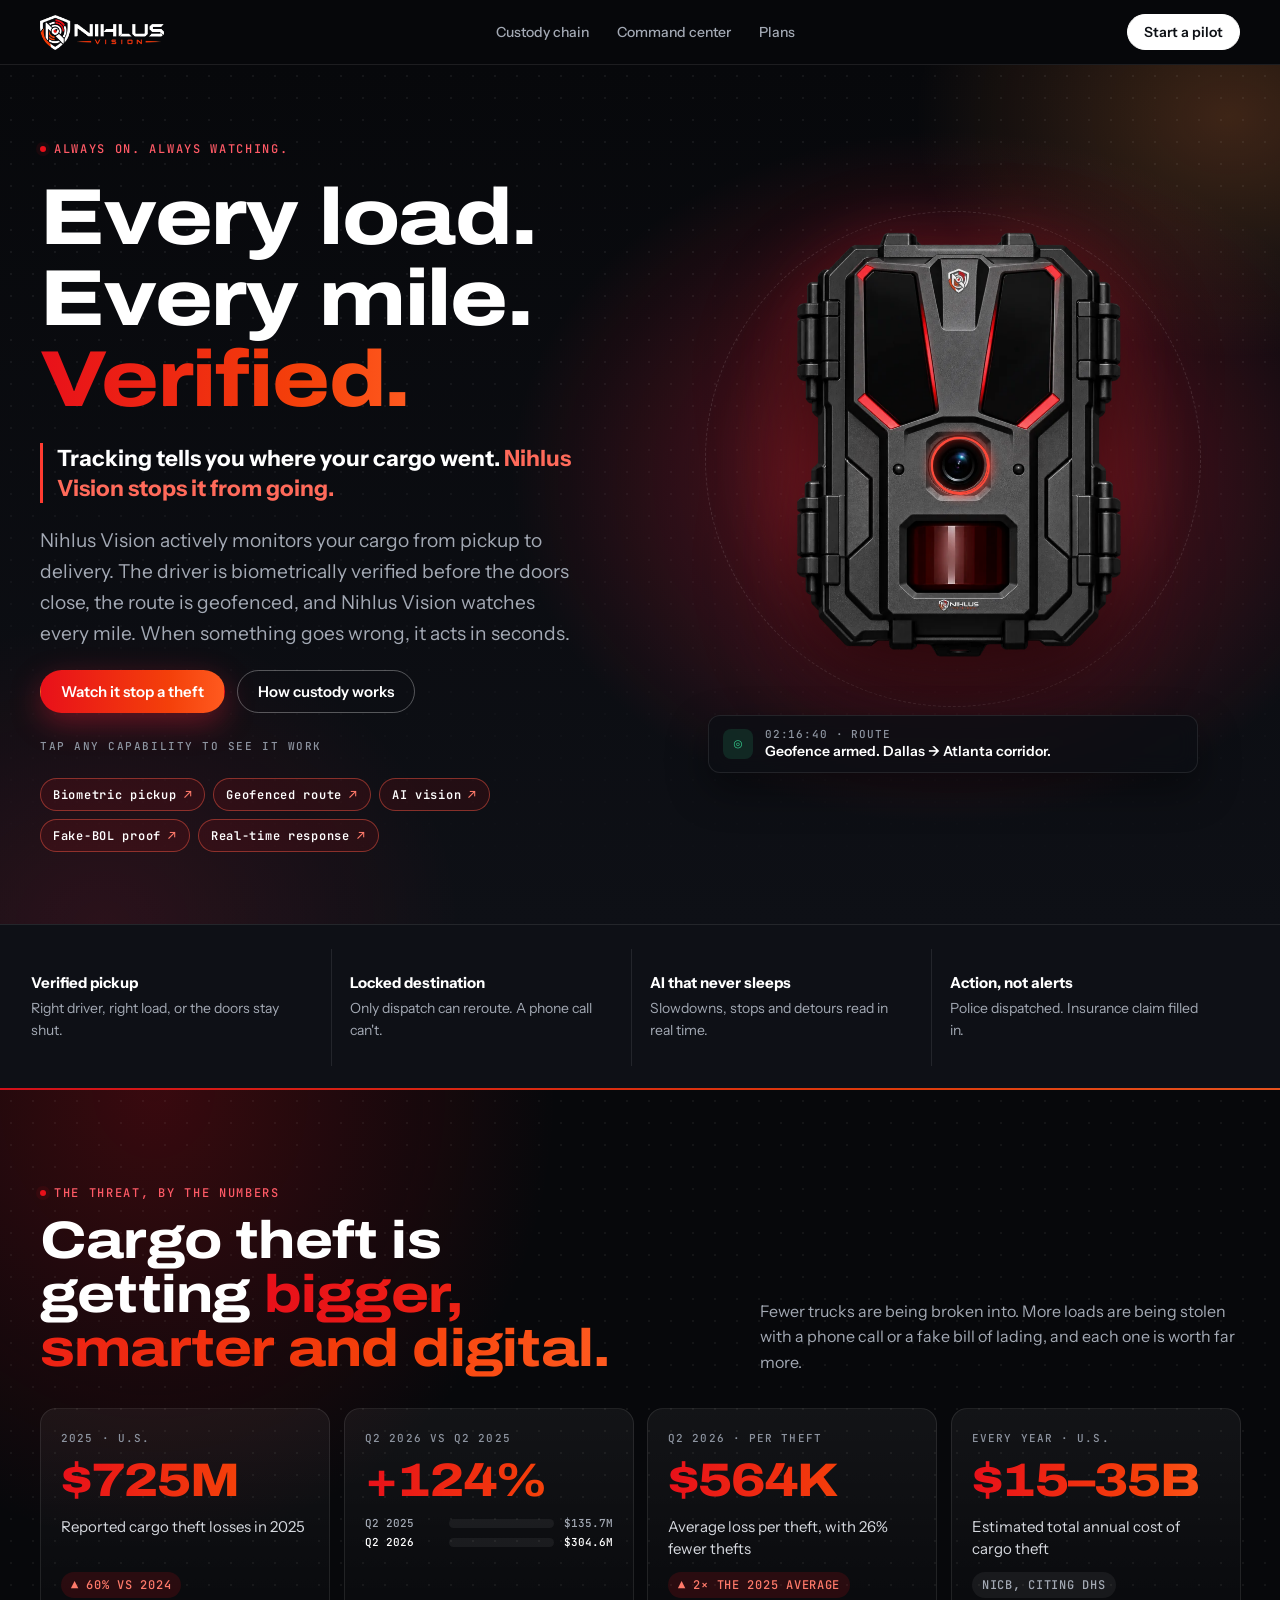
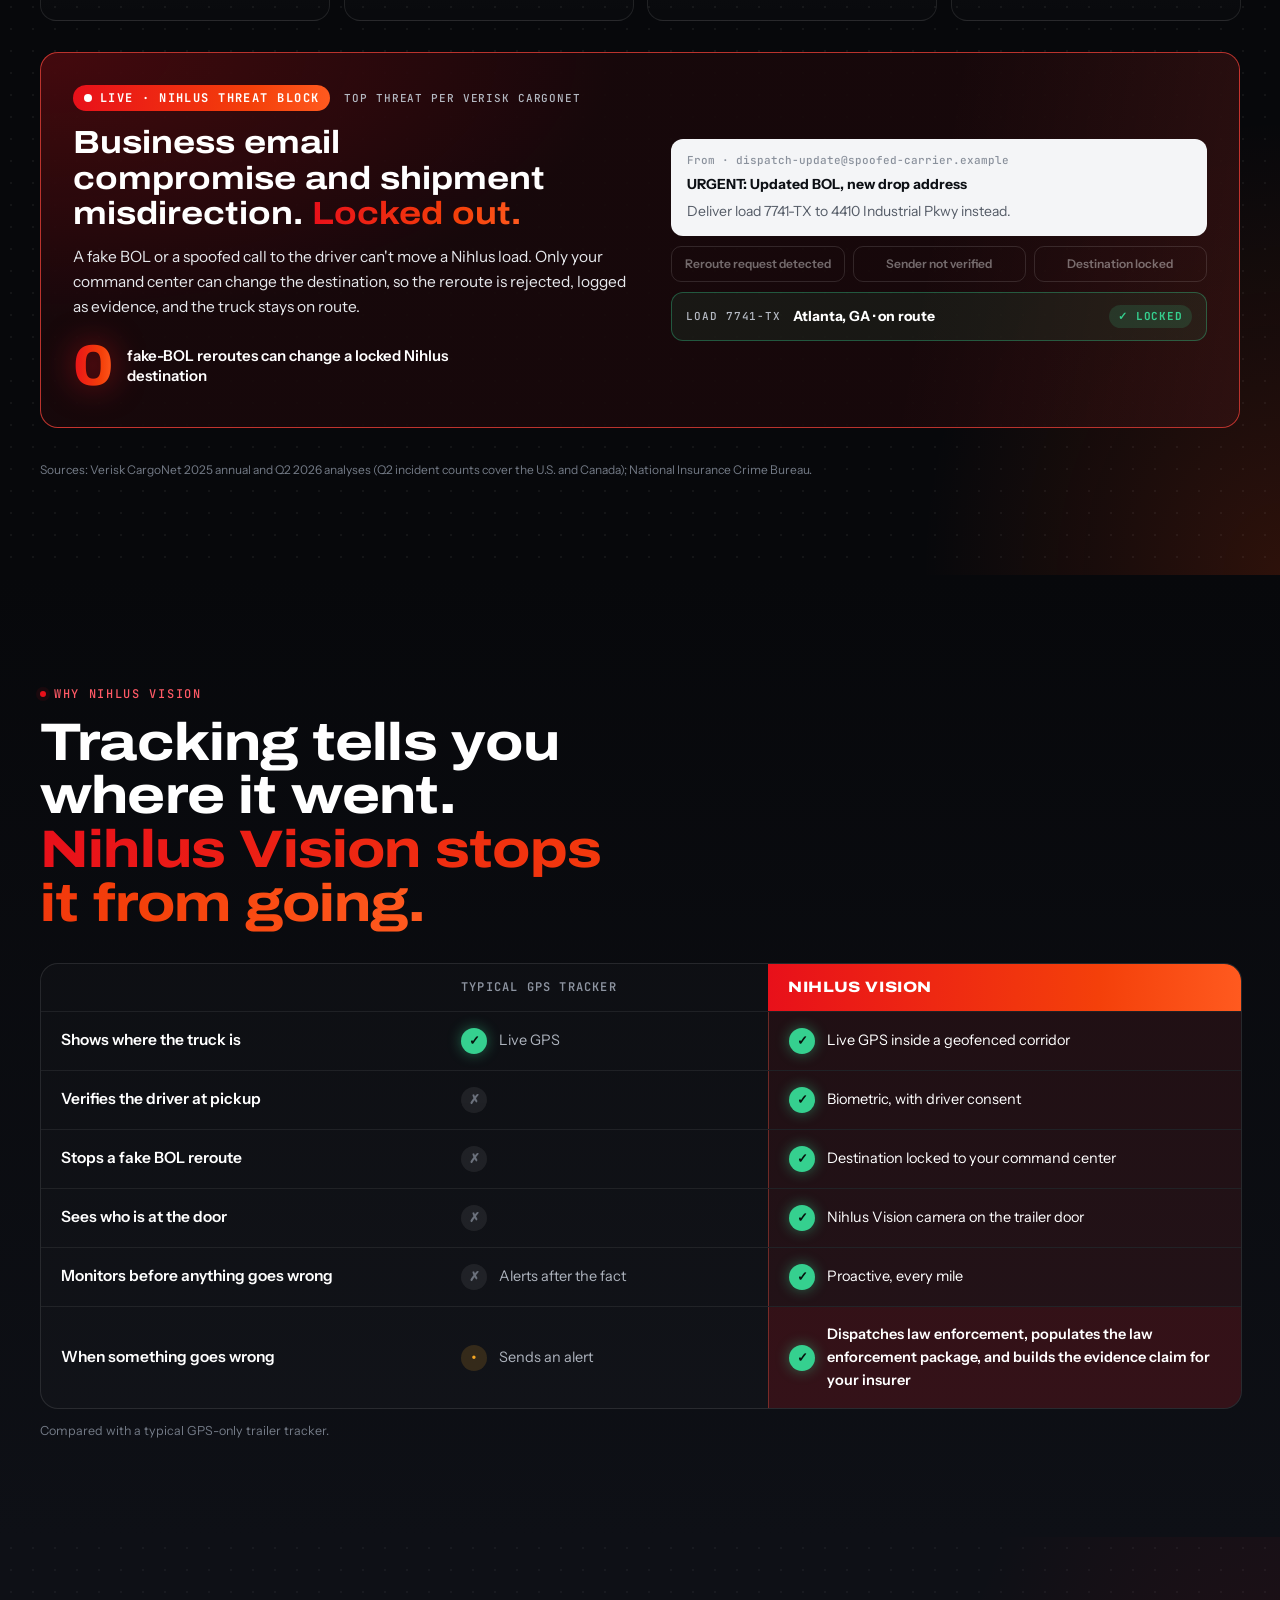
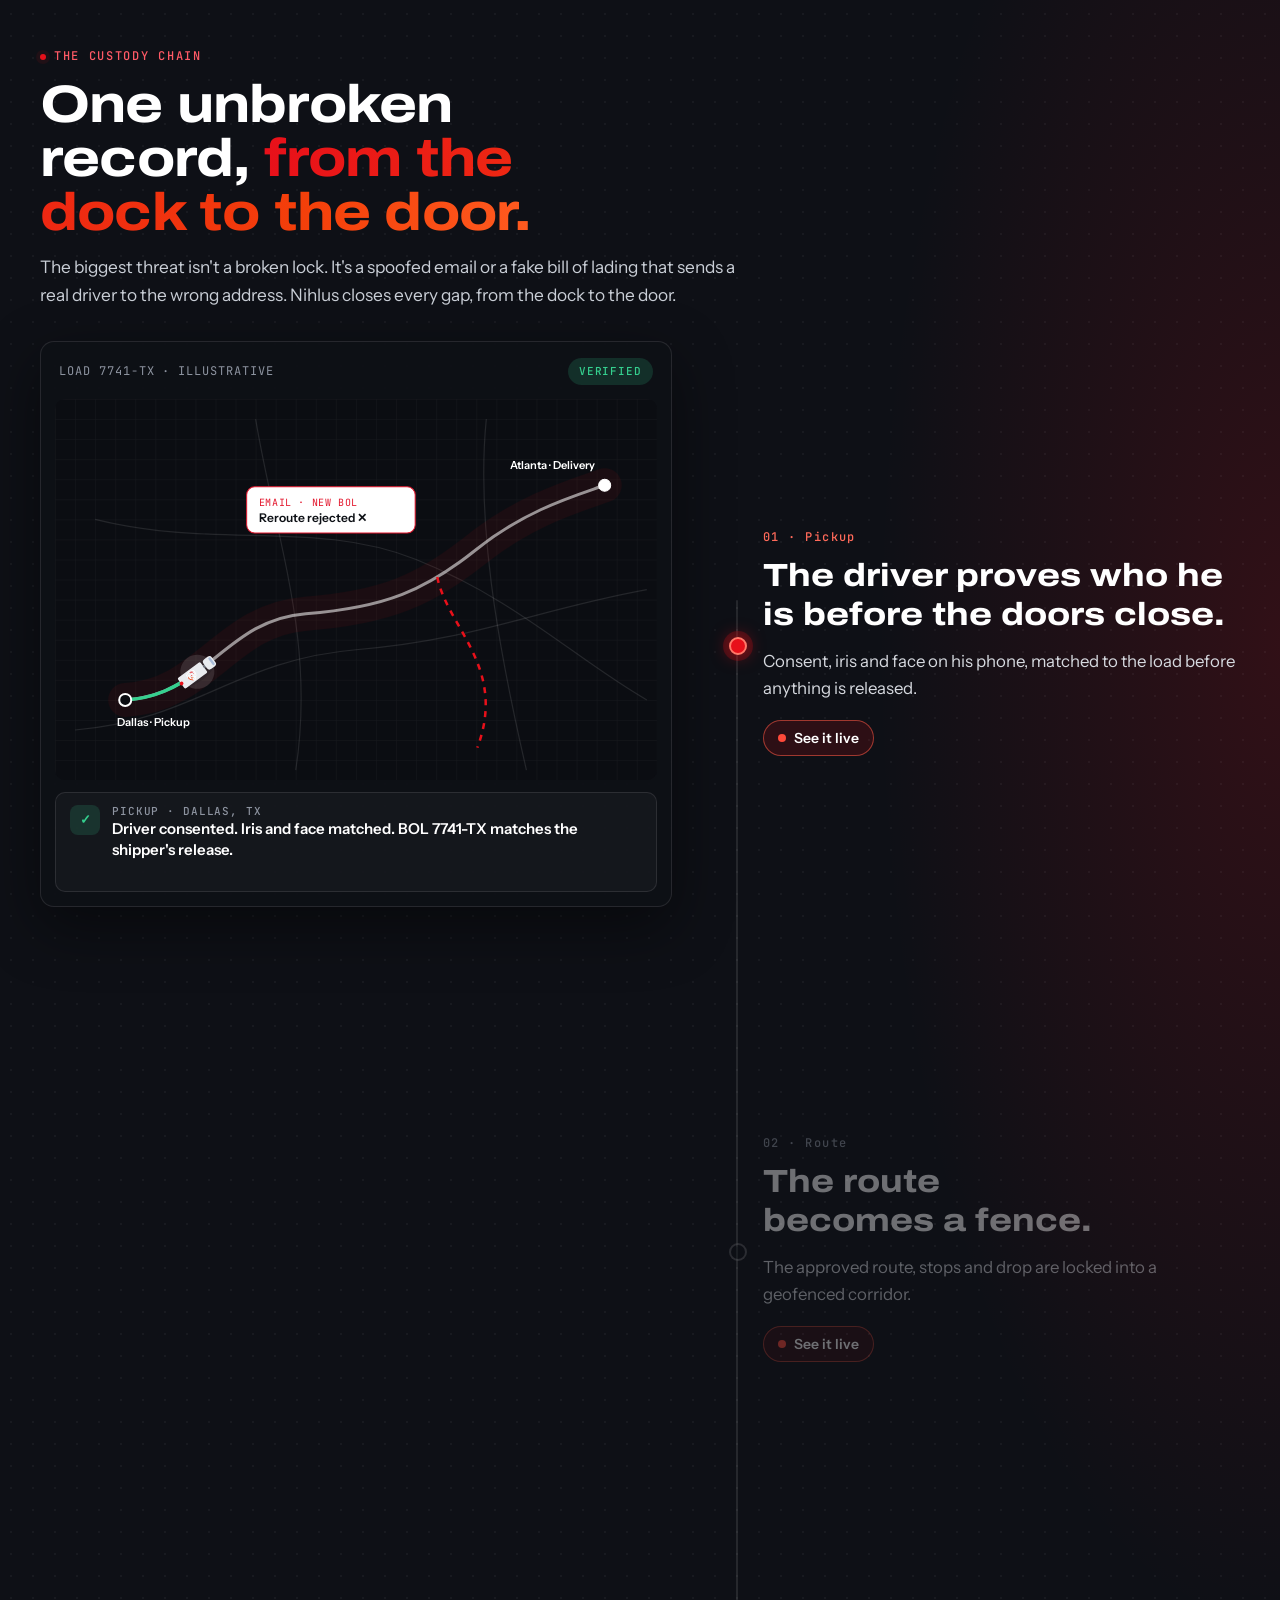
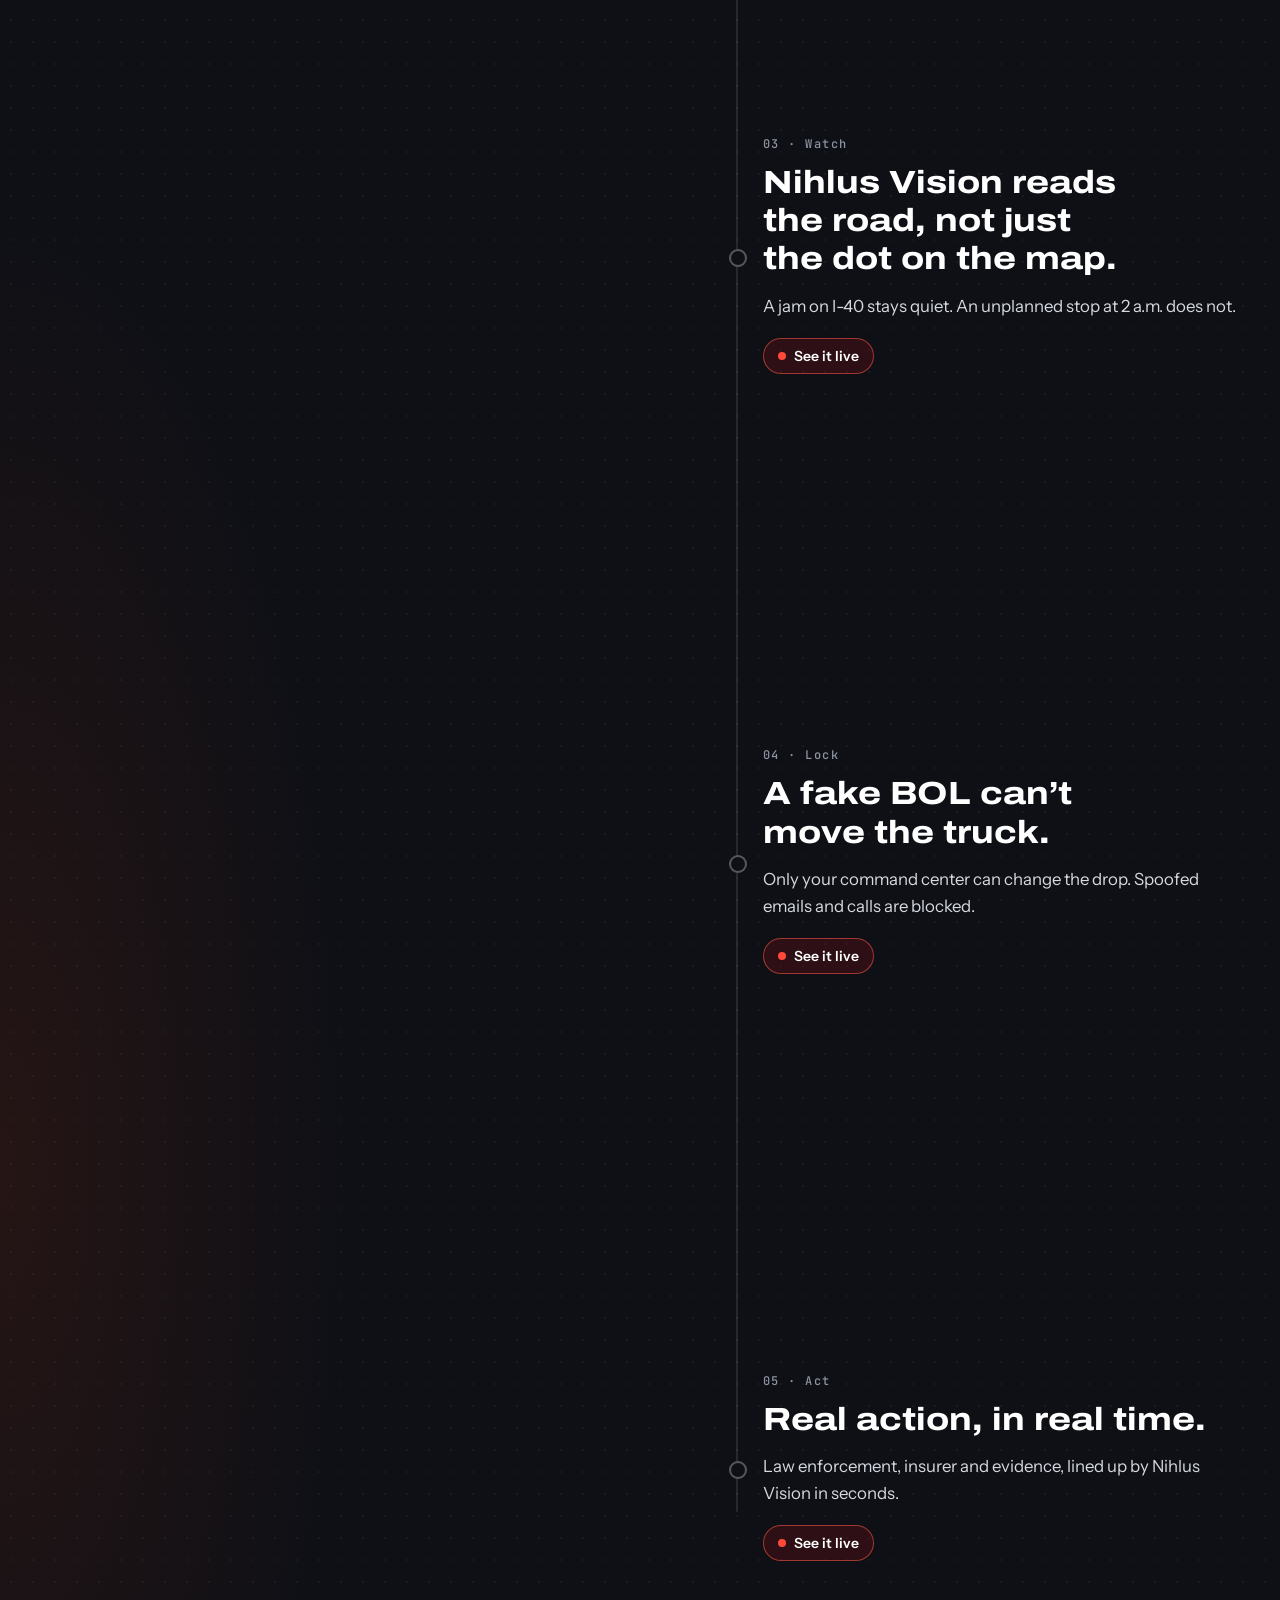
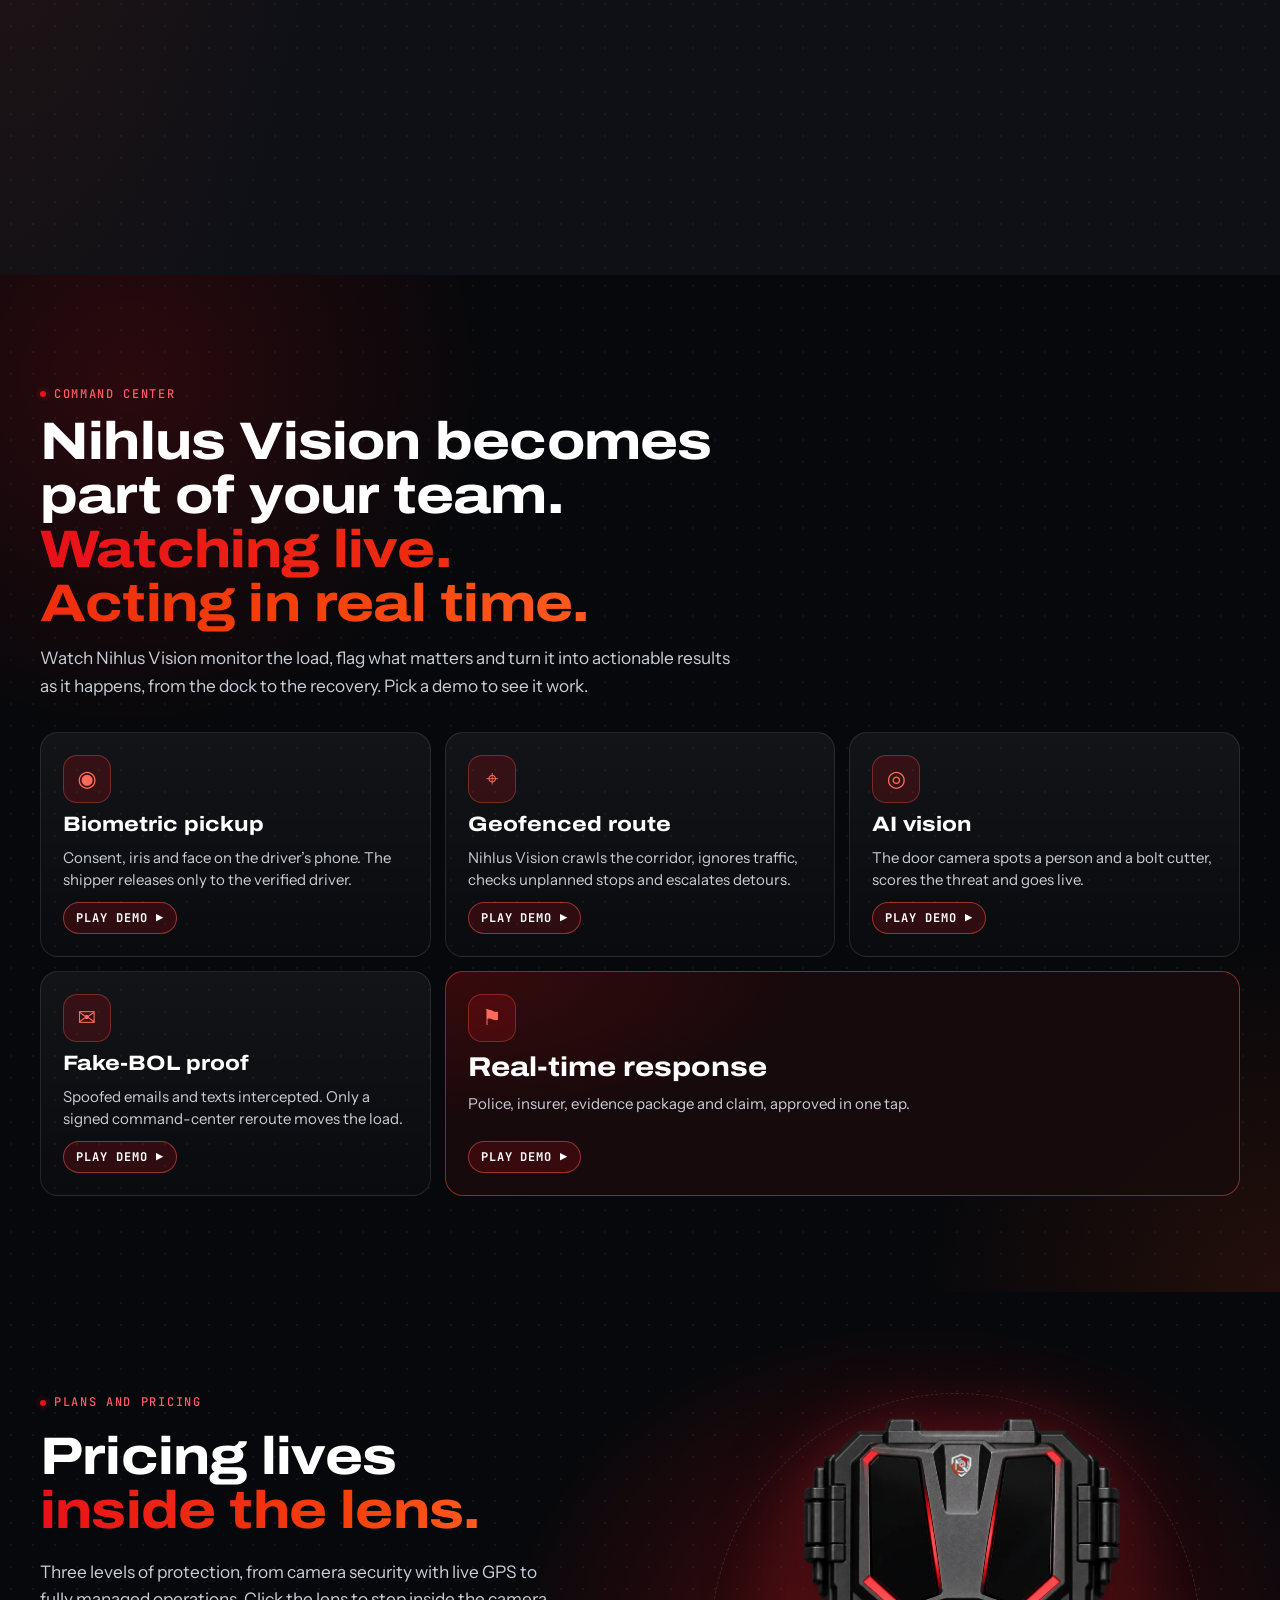
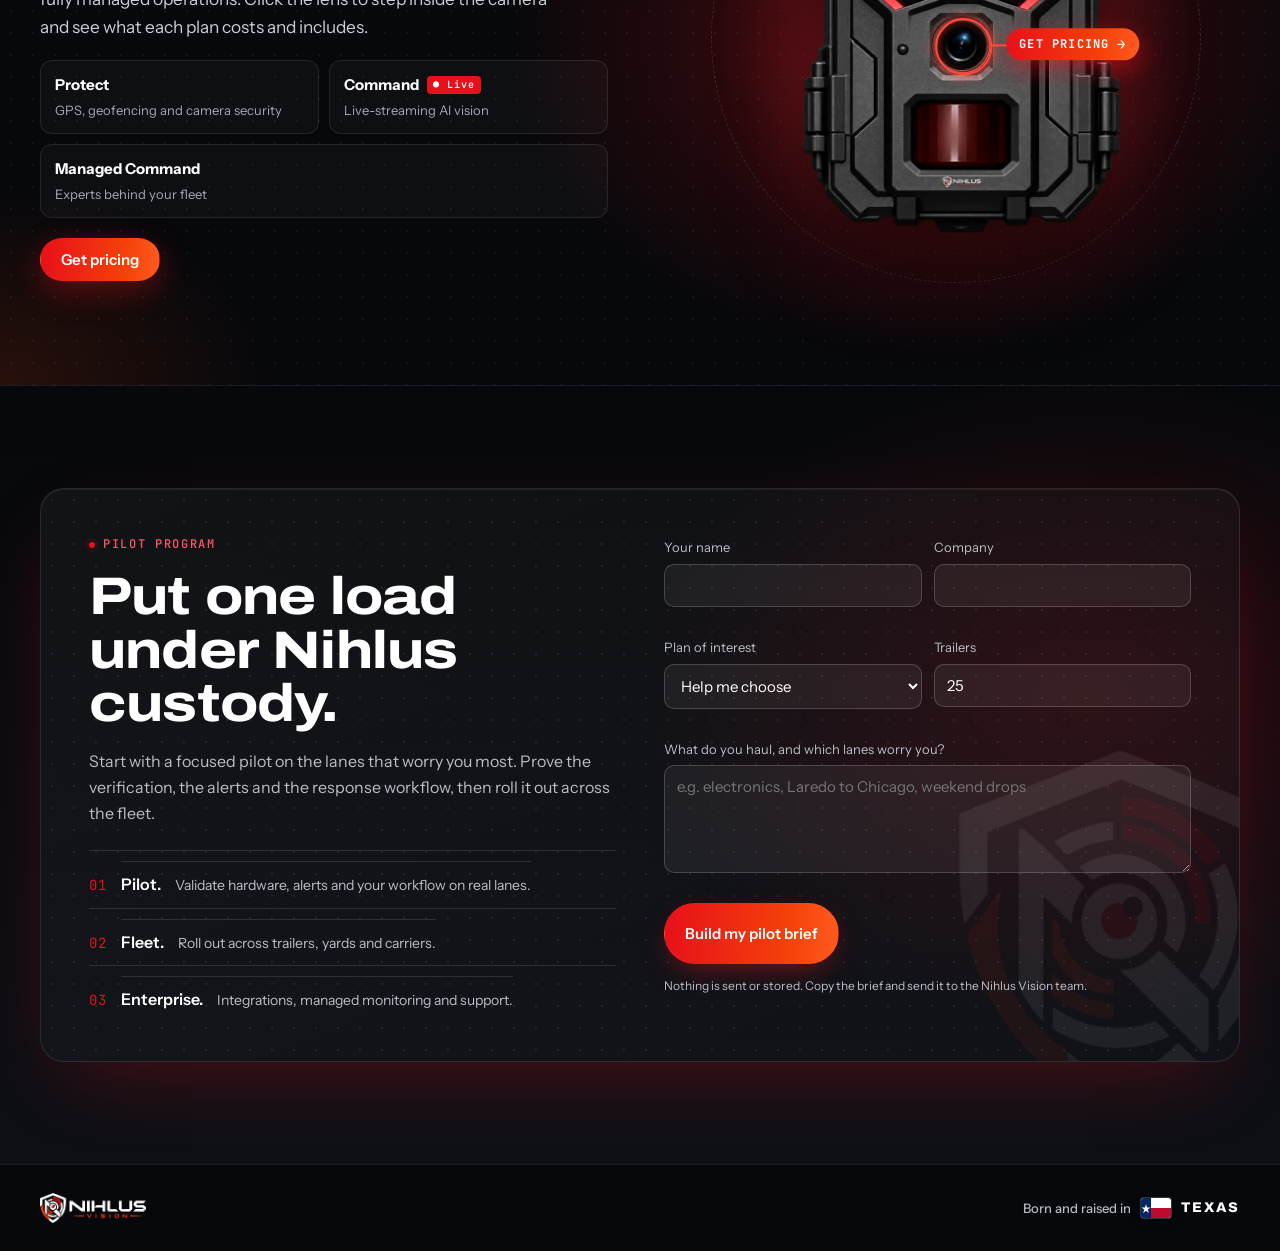
==== index.html @ 57496e05 "Launch new Nihlus Vision marketing site Co-Authored-By: Claude Opus 5.5 <noreply@anthropic.com> Clau" ====
<!doctype html>
<html lang="en">
<head>
<meta charset="utf-8">
<meta name="viewport" content="width=device-width,initial-scale=1">
<title>Nihlus Vision — Always On, Always Watching Cargo Security</title>
<meta name="description" content="Nihlus Vision stops cargo theft, not just tracks it: biometric driver pickup, geofenced routes, a camera on the trailer door, fake-BOL lockout and real-time response with law enforcement and insurance.">
<meta name="theme-color" content="#07080b">
<meta property="og:type" content="website">
<meta property="og:title" content="Nihlus Vision — Tracking tells you where your cargo went. Nihlus Vision stops it from going.">
<meta property="og:description" content="Nihlus Vision stops cargo theft, not just tracks it: biometric driver pickup, geofenced routes, a camera on the trailer door, fake-BOL lockout and real-time response with law enforcement and insurance.">
<meta property="og:url" content="https://www.nihlusvision.com/">
<meta property="og:image" content="https://www.nihlusvision.com/og.png">
<link rel="canonical" href="https://www.nihlusvision.com/">
<link rel="icon" type="image/png" href="[data-uri]">

<link rel="preconnect" href="https://fonts.googleapis.com">
<link rel="preconnect" href="https://fonts.gstatic.com" crossorigin>
<link rel="stylesheet" href="https://fonts.googleapis.com/css2?family=Archivo:wdth,wght@100..125,500..800&family=Instrument+Sans:wght@400;500;600&family=JetBrains+Mono:wght@400;500&display=swap">
<style>
/* Layout: light "control room" — dot-grid paper, one 3D hero, a pinned custody-chain map that the scroll drives, then a live command-center demo. Deliberate single light look. */
:root{
  --paper:#f5f6f8; --card:#ffffff; --ink:#0d1015; --ink-2:#555c67; --ink-3:#8a919c;
  --line:#e1e4e9; --grid:rgba(13,16,21,.055);
  --signal:#e8101a; --signal-soft:rgba(232,16,26,.08); --orange:#f4400a;
  --ok:#17905f; --ok-soft:rgba(23,144,95,.1); --warn:#c77c07; --warn-soft:rgba(199,124,7,.12);
  --f-display:"Archivo","Arial Narrow",Arial,sans-serif;
  --f-body:"Instrument Sans",system-ui,-apple-system,"Segoe UI",sans-serif;
  --f-mono:"JetBrains Mono",ui-monospace,Menlo,Consolas,monospace;
  --r:14px; color-scheme:light;
  --night:#07080b; --night-2:#0e1016; --night-line:rgba(255,255,255,.09); --night-ink:#f3f4f7; --night-dim:#a3a9b4;
  --heat:linear-gradient(92deg,#e8101a 0%,#f4400a 70%,#ff5a1f 100%);
}
.hl{background:var(--heat);-webkit-background-clip:text;background-clip:text;color:transparent}
html{scroll-behavior:smooth}
html,body{background:var(--night);color:var(--ink);margin:0}
body{font:16px/1.6 var(--f-body);-webkit-font-smoothing:antialiased;overflow-x:hidden;
  background-image:radial-gradient(var(--grid) 1px,transparent 1px);background-size:22px 22px}
a{color:inherit}
.wrap{max-width:1200px;margin:0 auto;padding-inline:clamp(16px,4vw,40px)}
.mono{font-family:var(--f-mono);font-size:12px;letter-spacing:.08em;text-transform:uppercase}
.eyebrow{font:500 12px/1.2 var(--f-mono);letter-spacing:.14em;text-transform:uppercase;color:var(--signal);display:flex;align-items:center;gap:8px}
.eyebrow::before{content:"";width:6px;height:6px;border-radius:50%;background:var(--signal);box-shadow:0 0 0 4px var(--signal-soft)}
h1,h2,h3{font-family:var(--f-display);font-stretch:118%;letter-spacing:-.015em;margin:0;text-wrap:balance;line-height:1.02}
h1{font-size:clamp(2.6rem,6.2vw,5.2rem);font-weight:780}
h2{font-size:clamp(2rem,4.2vw,3.3rem);font-weight:750}
h3{font-size:1.25rem;font-weight:700;font-stretch:110%;letter-spacing:0;line-height:1.2}
p{margin:0;color:var(--ink-2)}
.btn{display:inline-flex;align-items:center;gap:10px;padding:13px 20px;border-radius:999px;font:600 15px/1 var(--f-body);text-decoration:none;border:1px solid var(--ink);cursor:pointer;transition:transform .15s,background .2s,color .2s,box-shadow .2s}
.btn.primary{background:var(--ink);color:#fff}
.btn.primary:hover{background:var(--signal);border-color:var(--signal);box-shadow:0 10px 28px rgba(255,31,61,.35)}
.btn.ghost{background:transparent;color:var(--ink)}
.btn.ghost:hover{background:var(--card)}
.btn:focus-visible,button:focus-visible,input:focus-visible,select:focus-visible,textarea:focus-visible{outline:2px solid var(--signal);outline-offset:3px}
.btn:active{transform:translateY(1px)}

/* ---------- Nav ---------- */
.nav{position:sticky;top:env(safe-area-inset-top,0px);z-index:20;color:var(--night-ink);background:rgba(7,8,11,.78);backdrop-filter:blur(14px);-webkit-backdrop-filter:blur(14px);border-bottom:1px solid var(--night-line)}
.nav .btn.primary{background:#fff;color:var(--ink);border-color:#fff}
.nav .btn.primary:hover{background:var(--signal);border-color:var(--signal);color:#fff}
.nav .wrap{display:flex;align-items:center;justify-content:space-between;gap:16px;height:64px}
.brand{display:flex;align-items:center;text-decoration:none}
.brand img{height:35px;width:auto;display:block}
.cc-mark{height:24px;width:auto;display:block}
.foot-logo{height:30px;width:auto;display:block}
.pilot .watermark{position:absolute;right:-40px;bottom:-60px;width:320px;max-width:60%;opacity:.07;pointer-events:none;z-index:0}
.brand i{width:10px;height:10px;border-radius:2px;background:var(--signal);transform:rotate(45deg);display:block}
.nav ul{display:flex;gap:28px;list-style:none;margin:0;padding:0;font-size:14px;font-weight:500}
.nav ul a{text-decoration:none;color:var(--night-dim)} .nav ul a:hover{color:#fff}
.nav .btn{padding:10px 16px;font-size:14px}
@media (max-width:820px){.nav ul{display:none}}

/* ---------- Hero (night yard) ---------- */
.hero{position:relative;overflow:hidden;color:var(--night-ink);padding-block:clamp(40px,6vw,80px) clamp(48px,6vw,72px);
  background:
    radial-gradient(55% 65% at 74% 48%,rgba(255,31,61,.38),rgba(255,31,61,0) 62%),
    radial-gradient(35% 40% at 96% 6%,rgba(255,138,61,.22),rgba(255,138,61,0) 70%),
    radial-gradient(40% 50% at 8% 100%,rgba(255,31,61,.12),rgba(255,31,61,0) 70%),
    linear-gradient(180deg,var(--night) 0%,var(--night-2) 100%)}
.hero::before{content:"";position:absolute;inset:0;pointer-events:none;background-image:radial-gradient(rgba(255,255,255,.06) 1px,transparent 1px);background-size:22px 22px;
  -webkit-mask-image:linear-gradient(180deg,#000 30%,transparent);mask-image:linear-gradient(180deg,#000 30%,transparent)}
.hero .wrap{position:relative;display:grid;grid-template-columns:1fr 1fr;gap:clamp(24px,4vw,56px);align-items:center}
.hero-copy{display:flex;flex-direction:column;gap:22px;min-width:0}
.hero .eyebrow{color:#ff5a66}
.hero h1{color:#fff}
.hero-copy .lede{font-size:clamp(1.05rem,1.6vw,1.2rem);max-width:34rem;color:var(--night-dim)}
.hero-copy .ctas{display:flex;flex-wrap:wrap;gap:12px}
.hero .btn.primary{background:var(--heat);border-color:transparent;color:#fff;box-shadow:0 10px 30px rgba(255,31,61,.35)}
.hero .btn.primary:hover{box-shadow:0 14px 40px rgba(255,31,61,.55)}
.hero .btn.ghost{color:#fff;border-color:rgba(255,255,255,.3)}
.hero .btn.ghost:hover{background:rgba(255,255,255,.08)}
.pillars{display:flex;flex-wrap:wrap;gap:8px;margin-top:4px}
.pillars span{font:500 12px/1 var(--f-mono);letter-spacing:.06em;padding:8px 11px;border:1px solid var(--night-line);border-radius:999px;background:rgba(255,255,255,.04);color:#cfd3da}
.stage{position:relative;aspect-ratio:1/1;max-width:100%;min-width:0;isolation:isolate}
.floor{position:absolute;left:-25%;right:-25%;bottom:-2%;height:42%;z-index:-2;
  background-image:linear-gradient(rgba(255,70,90,.32) 1px,transparent 1px),linear-gradient(90deg,rgba(255,70,90,.32) 1px,transparent 1px);background-size:44px 44px;
  transform:perspective(520px) rotateX(64deg);transform-origin:50% 100%;
  -webkit-mask-image:linear-gradient(0deg,#000 10%,transparent 85%);mask-image:linear-gradient(0deg,#000 10%,transparent 85%);animation:floor 2.4s linear infinite}
@keyframes floor{to{background-position:0 44px}}
.halo{position:absolute;inset:16%;z-index:-1;border-radius:50%;background:radial-gradient(circle,rgba(255,40,60,.62),rgba(255,60,50,.18) 45%,rgba(255,40,60,0) 68%);filter:blur(18px);animation:breathe 4.5s ease-in-out infinite}
@keyframes breathe{50%{transform:scale(1.08);opacity:.8}}
.ring{position:absolute;inset:7%;z-index:-1;border-radius:50%;border:1px solid rgba(255,255,255,.08)}
.ring.spin{border:0;background:conic-gradient(from 0deg,rgba(255,60,80,0) 0 62%,rgba(255,60,80,.95) 80%,rgba(255,138,61,.9) 84%,rgba(255,60,80,0) 86%);
  -webkit-mask:radial-gradient(circle,transparent 69.4%,#000 69.6%,#000 70.6%,transparent 70.8%);mask:radial-gradient(circle,transparent 69.4%,#000 69.6%,#000 70.6%,transparent 70.8%);animation:spin 5s linear infinite}
.ring.dash{inset:15%;border:1px dashed rgba(255,255,255,.12);animation:spin 40s linear infinite reverse}
@keyframes spin{to{transform:rotate(360deg)}}
.dev{position:absolute;inset:7% 18% 20%;will-change:transform;transform-style:preserve-3d}
.dev img{position:absolute;inset:0;width:100%;height:100%;object-fit:contain;filter:drop-shadow(0 34px 38px rgba(0,0,0,.65)) drop-shadow(0 0 34px rgba(255,40,60,.28))}
.dev-scan{position:absolute;inset:0;pointer-events:none;mix-blend-mode:screen;
  -webkit-mask:var(--devmask) center/contain no-repeat;mask:var(--devmask) center/contain no-repeat;
  background:linear-gradient(180deg,rgba(255,60,80,0) 44%,rgba(255,80,100,.18) 47%,rgba(255,120,130,.95) 50%,rgba(255,80,100,.18) 53%,rgba(255,60,80,0) 56%);
  background-size:100% 220%;animation:sweep 3.4s cubic-bezier(.45,0,.55,1) infinite alternate}
.dev-grid{position:absolute;inset:0;pointer-events:none;opacity:.22;mix-blend-mode:screen;
  -webkit-mask:var(--devmask) center/contain no-repeat;mask:var(--devmask) center/contain no-repeat;
  background-image:linear-gradient(rgba(255,90,110,.9) 1px,transparent 1px),linear-gradient(90deg,rgba(255,90,110,.9) 1px,transparent 1px);background-size:18px 18px}
@keyframes sweep{from{background-position:0 100%}to{background-position:0 0}}
.hud{position:absolute;inset:0;pointer-events:none}
.hud .corner{position:absolute;width:22px;height:22px;border-color:#fff;opacity:.35}
.hud .tl{top:0;left:0;border-top:1.5px solid;border-left:1.5px solid}.hud .tr{top:0;right:0;border-top:1.5px solid;border-right:1.5px solid}
.hud .bl{bottom:0;left:0;border-bottom:1.5px solid;border-left:1.5px solid}.hud .br{bottom:0;right:0;border-bottom:1.5px solid;border-right:1.5px solid}
.hud .tag{position:absolute;font:500 11px/1.35 var(--f-mono);letter-spacing:.08em;text-transform:uppercase;background:rgba(12,14,19,.72);border:1px solid var(--night-line);border-radius:8px;padding:7px 9px;color:var(--night-dim);backdrop-filter:blur(8px);-webkit-backdrop-filter:blur(8px)}
.hud .tag b{color:#fff;font-weight:500}
.hud .t1{top:14px;left:14px}.hud .t2{top:14px;right:14px;text-align:right}
.hud .t3{left:0;top:44%}.hud .t4{right:0;top:36%;text-align:right}
.hud .t3::after,.hud .t4::before{content:"";position:absolute;top:50%;width:26px;height:1px;background:rgba(255,90,110,.7)}
.hud .t3::after{left:100%}.hud .t4::before{right:100%}
.live{display:inline-flex;align-items:center;gap:6px;color:#35d08f!important}
.live::before{content:"";width:6px;height:6px;border-radius:50%;background:currentColor;animation:blink 1.6s infinite}
@keyframes blink{50%{opacity:.25}}
.stream{position:absolute;left:14px;right:14px;bottom:10px;background:rgba(12,14,19,.8);border:1px solid var(--night-line);border-radius:12px;padding:12px 14px;display:flex;gap:12px;align-items:center;box-shadow:0 16px 40px rgba(0,0,0,.4);backdrop-filter:blur(10px);-webkit-backdrop-filter:blur(10px)}
.stream .dot{flex:none;width:30px;height:30px;border-radius:8px;display:grid;place-items:center;font:600 13px/1 var(--f-mono)}
.stream .txt{min-width:0}
.stream .k{font:500 11px/1.2 var(--f-mono);letter-spacing:.08em;text-transform:uppercase;color:#8d94a0}
.stream .v{font-weight:600;font-size:14px;line-height:1.35;color:#fff;transition:opacity .3s}
.stream .tone-ok{background:rgba(53,208,143,.14);color:#35d08f}.stream .tone-warn{background:rgba(245,166,35,.16);color:#f5a623}.stream .tone-bad{background:rgba(255,60,80,.18);color:#ff5a66}
.tone-ok{background:var(--ok-soft);color:var(--ok)} .tone-warn{background:var(--warn-soft);color:var(--warn)} .tone-bad{background:var(--signal-soft);color:var(--signal)}
@media (max-width:900px){.hero .wrap{grid-template-columns:1fr}.stage{max-width:560px;width:100%;justify-self:center}}
@media (max-width:520px){.hud .t3,.hud .t4{display:none}.dev{inset:10% 13% 23%}}

/* ---------- Proof strip (continues the night) ---------- */
.strip{background:var(--night-2);border-top:1px solid var(--night-line);color:var(--night-ink);position:relative}
.strip::after{content:"";position:absolute;left:0;right:0;bottom:0;height:2px;background:var(--heat);opacity:.9}
.strip .wrap{display:grid;grid-template-columns:repeat(4,1fr);gap:0}
.strip div{padding:24px 18px;border-left:1px solid var(--night-line);display:flex;flex-direction:column;gap:4px}
.strip div:first-child{border-left:0;padding-left:0}
.strip b{font:700 15px/1.3 var(--f-body);color:#fff}
.strip span{font-size:14px;color:var(--night-dim)}
@media (max-width:820px){.strip .wrap{grid-template-columns:1fr 1fr}.strip div:nth-child(3){border-left:0;padding-left:0}.strip div{border-top:1px solid var(--night-line)}.strip div:nth-child(-n+2){border-top:0}}


/* ---------- Threat stats (animated) ---------- */
.threat{position:relative;overflow:hidden;color:var(--night-ink);padding-block:clamp(56px,8vw,96px);
  background:radial-gradient(45% 60% at 12% 0%,rgba(232,16,26,.22),rgba(232,16,26,0) 70%),radial-gradient(40% 60% at 100% 100%,rgba(244,64,10,.16),rgba(244,64,10,0) 70%),var(--night)}
.threat::before{content:"";position:absolute;inset:0;pointer-events:none;background-image:radial-gradient(rgba(255,255,255,.05) 1px,transparent 1px);background-size:22px 22px}
.threat .wrap{position:relative;display:flex;flex-direction:column;gap:32px}
.threat-head{display:flex;flex-wrap:wrap;justify-content:space-between;align-items:flex-end;gap:16px 40px}
.threat-head > div{display:flex;flex-direction:column;gap:14px;max-width:40rem;min-width:0}
.threat h2{color:#fff}
.threat .eyebrow{color:#ff5a66}
.threat-head p{color:var(--night-dim);max-width:30rem}
.stats{display:grid;grid-template-columns:repeat(4,minmax(0,1fr));gap:14px}
.stat{container-type:inline-size;position:relative;overflow:hidden;min-width:0;display:flex;flex-direction:column;gap:12px;padding:22px 20px;border-radius:16px;border:1px solid var(--night-line);
  background:linear-gradient(180deg,rgba(255,255,255,.05),rgba(255,255,255,.012));transition:border-color .4s,transform .3s}
.stat:hover{border-color:rgba(232,16,26,.45);transform:translateY(-2px)}
.stat::before{content:"";position:absolute;left:0;right:0;top:0;height:3px;background:var(--heat);transform:scaleX(1);transform-origin:left}
.stat .k{font:500 11px/1.3 var(--f-mono);letter-spacing:.1em;text-transform:uppercase;color:#8d94a0}
.num{font:800 clamp(1.9rem,19cqi,3.7rem)/1 var(--f-display);max-width:100%;font-stretch:116%;letter-spacing:-.02em;font-variant-numeric:tabular-nums;white-space:nowrap;
  background:var(--heat);-webkit-background-clip:text;background-clip:text;color:transparent;filter:drop-shadow(0 0 0 rgba(232,16,26,0))}
.stat .lbl{color:#d6d9df;font-size:15px;line-height:1.45}
.chg{margin-top:auto;display:inline-flex;align-items:center;gap:8px;align-self:flex-start;font:500 12px/1 var(--f-mono);letter-spacing:.06em;text-transform:uppercase;
  padding:7px 10px;border-radius:999px;background:rgba(232,16,26,.14);color:#ff7a6a}
.chg.neutral{background:rgba(255,255,255,.06);color:var(--night-dim)}
.bars{display:flex;flex-direction:column;gap:8px;margin-top:2px}
.bar{display:grid;grid-template-columns:4.6rem minmax(0,1fr) auto;gap:10px;align-items:center;font:500 11px/1 var(--f-mono);color:var(--night-dim);font-variant-numeric:tabular-nums}
.bar .track{height:9px;border-radius:99px;background:rgba(255,255,255,.06);overflow:hidden}
.bar .fill{display:block;height:100%;border-radius:99px;background:rgba(255,255,255,.28);transform-origin:left}
.bar.now .fill{background:var(--heat);box-shadow:0 0 14px rgba(232,16,26,.6)}
.bar.now{color:#fff}
.threat-note{display:flex;gap:14px;align-items:center;padding:16px 18px;border-radius:14px;border:1px solid rgba(232,16,26,.35);background:rgba(232,16,26,.08);color:#f1f2f5;font-size:15px}
.threat-note .ic{flex:none;width:34px;height:34px;border-radius:10px;display:grid;place-items:center;background:var(--heat);color:#fff;font:700 15px/1 var(--f-mono)}
.threat .src{font-size:12px;color:#737a86}
/* animation states (only when JS runs) */
.js .stat.arm::before{transform:scaleX(0)}
.js .stat.arm .fill{transform:scaleX(0)}
.js .stat.go::before{transform:scaleX(1);transition:transform 1.1s cubic-bezier(.2,.8,.2,1)}
.js .stat.go .fill{transform:scaleX(1);transition:transform 1.5s cubic-bezier(.2,.8,.2,1) .25s}
.js .stat.go .num{animation:numglow 1.9s ease-out}
@keyframes numglow{0%{filter:drop-shadow(0 0 0 rgba(232,16,26,0))}45%{filter:drop-shadow(0 0 22px rgba(232,16,26,.75))}100%{filter:drop-shadow(0 0 0 rgba(232,16,26,0))}}
.js .stat.go .chg{animation:pop .5s ease-out 1.3s both}
@keyframes pop{from{transform:scale(.8);opacity:0}to{transform:none;opacity:1}}
@media (max-width:1000px){.stats{grid-template-columns:repeat(2,minmax(0,1fr))}}
@media (max-width:520px){.stats{grid-template-columns:1fr}}

/* ---------- Section heads ---------- */
section{scroll-margin-top:72px}
.shead{display:flex;flex-direction:column;gap:14px;max-width:44rem;padding-block:clamp(64px,9vw,112px) 32px}
.shead p{font-size:1.08rem}

/* ---------- Custody chain (pinned map) ---------- */
.chain{display:grid;grid-template-columns:1.1fr .9fr;gap:clamp(24px,4vw,56px);align-items:start;padding-bottom:80px}
.chain-map{position:sticky;top:96px;min-width:0}
.panel{background:var(--card);border:1px solid var(--line);border-radius:var(--r);box-shadow:0 1px 0 rgba(13,16,21,.03),0 12px 40px rgba(13,16,21,.05)}
.chain-map .panel{padding:14px;display:flex;flex-direction:column;gap:12px}
.panel-top{display:flex;justify-content:space-between;align-items:center;gap:10px;padding:2px 4px}
.map{width:100%;height:auto;display:block;border-radius:10px;background:#fafbfc}
.callout{display:flex;gap:12px;align-items:flex-start;padding:12px 14px;border-radius:10px;border:1px solid var(--line);min-height:74px}
.callout .txt{min-width:0}
.callout .k{font:500 11px/1.2 var(--f-mono);letter-spacing:.08em;text-transform:uppercase;color:var(--ink-3)}
.callout .v{font-weight:600;font-size:15px;line-height:1.4}
.steps{display:flex;flex-direction:column}
.step{min-height:62vh;display:flex;flex-direction:column;justify-content:center;gap:14px;padding-block:24px;opacity:.35;transition:opacity .4s}
.step.on{opacity:1}
.step .n{font:500 12px/1 var(--f-mono);letter-spacing:.12em;color:var(--ink-3)}
.step.on .n{color:var(--signal)}
.step h3{font-size:clamp(1.5rem,2.6vw,2rem);font-stretch:118%;font-weight:750}
.step ul{margin:0;padding:0;list-style:none;display:flex;flex-direction:column;gap:6px;font-size:15px;color:var(--ink-2)}
.step li{display:flex;gap:10px}
.step li::before{content:"";flex:none;margin-top:9px;width:10px;height:1.5px;background:var(--signal)}
@media (max-width:900px){
  .chain{grid-template-columns:1fr}
  .chain-map{top:72px;z-index:3}
  .chain-map .panel{padding:10px;gap:8px}
  .callout{min-height:0;padding:10px}
  .step{min-height:48vh;padding-block:16px}
}

/* map layers */
.map .corridor{fill:none;stroke:var(--signal);stroke-opacity:.07;stroke-width:34;stroke-linecap:round;transition:stroke-opacity .5s}
.map .fence{fill:none;stroke:var(--signal);stroke-opacity:0;stroke-width:1.2;stroke-dasharray:5 6;transition:stroke-opacity .5s}
.map .route{fill:none;stroke:var(--ink);stroke-width:3;stroke-linecap:round}
.map .done{fill:none;stroke:var(--ok);stroke-width:3.5;stroke-linecap:round}
.map .traffic{fill:none;stroke:var(--warn);stroke-width:6;stroke-linecap:round;opacity:0;transition:opacity .4s}
.map .divert{fill:none;stroke:var(--signal);stroke-width:2.5;stroke-dasharray:6 6;opacity:0;transition:opacity .4s}
.map .fakebol{opacity:0;transition:opacity .4s}
.map .units text{font:500 10px var(--f-mono);letter-spacing:.06em;fill:var(--ink-2)}
.map .city{font:600 11px var(--f-body);fill:var(--ink)}
.map .road{fill:none;stroke:var(--line);stroke-width:1.2}
.map .pulse{fill:var(--ink);opacity:.12;transform-box:fill-box;transform-origin:center;animation:ring 2s ease-out infinite}
@keyframes ring{from{transform:scale(.6);opacity:.35}to{transform:scale(2.4);opacity:0}}
.map .truck-body{fill:var(--ink);transition:fill .4s}
.map .eye{animation:blink 1.2s infinite}
.map.fenced .fence{stroke-opacity:.55}.map.fenced .corridor{stroke-opacity:.1}
.map.jam .traffic{opacity:.9}
.map.bol .fakebol{opacity:1}
.map.hijack .divert{opacity:1}
.map.hijack .truck-body{fill:var(--signal)}
.map.hijack .pulse{fill:var(--signal)}

/* ---------- Command center ---------- */
.cc{padding:16px;display:flex;flex-direction:column;gap:14px}
.cc-bar{display:flex;flex-wrap:wrap;justify-content:space-between;align-items:center;gap:10px;padding:4px 6px 12px;border-bottom:1px solid var(--line)}
.cc-bar .title{display:flex;align-items:center;gap:12px;font:700 15px/1 var(--f-display);font-stretch:118%}
.chip{display:inline-flex;align-items:center;gap:6px;font:500 11px/1 var(--f-mono);letter-spacing:.08em;text-transform:uppercase;padding:7px 10px;border-radius:999px;border:1px solid var(--line);background:var(--paper);color:var(--ink-2);white-space:nowrap}
.chip.ok{background:var(--ok-soft);border-color:transparent;color:var(--ok)}
.chip.bad{background:var(--signal-soft);border-color:transparent;color:var(--signal)}
.chip.warn{background:var(--warn-soft);border-color:transparent;color:var(--warn)}
.cc-grid{display:grid;grid-template-columns:280px minmax(0,1fr) 300px;gap:14px}
.card{border:1px solid var(--line);border-radius:12px;padding:14px;display:flex;flex-direction:column;gap:12px;min-width:0;background:var(--card)}
.card-h{display:flex;justify-content:space-between;align-items:center;gap:8px}
.card-h .mono{color:var(--ink-3);font-size:11px}
/* verification */
.face{position:relative;aspect-ratio:1/1;border-radius:10px;background:linear-gradient(180deg,#f0f2f5,#e6e9ed);overflow:hidden;max-width:100%}
.face svg{position:absolute;inset:0;width:100%;height:100%}
.face .scan{position:absolute;left:0;right:0;height:2px;background:var(--signal);box-shadow:0 0 12px 2px rgba(227,23,45,.5);top:0;animation:scan 2.6s ease-in-out infinite}
@keyframes scan{0%,100%{top:6%}50%{top:92%}}
.face.done .scan{display:none}
.meter{height:6px;border-radius:99px;background:var(--line);overflow:hidden}
.meter i{display:block;height:100%;width:0;background:var(--ok);transition:width 1.4s cubic-bezier(.2,.8,.2,1)}
.kv{display:grid;grid-template-columns:1fr auto;gap:8px 10px;font-size:13px;margin:0}
.kv dt{color:var(--ink-2)} .kv dd{margin:0;font:500 12px/1.5 var(--f-mono);text-align:right;font-variant-numeric:tabular-nums}
.check{color:var(--ok)}
/* feed */
.feed{list-style:none;margin:0;padding:0;display:flex;flex-direction:column;gap:8px;max-height:360px;overflow:auto}
.feed li{display:grid;grid-template-columns:auto 1fr;gap:10px;padding:10px;border-radius:10px;border:1px solid var(--line);font-size:13px;line-height:1.4;animation:in .4s ease-out both}
.feed li .t{font:500 11px/1.3 var(--f-mono);color:var(--ink-3);font-variant-numeric:tabular-nums}
.feed li b{display:block;font-weight:600;color:var(--ink)}
.feed li.bad{border-color:rgba(227,23,45,.35);background:var(--signal-soft)}
.feed li.warn{border-color:rgba(199,124,7,.3);background:var(--warn-soft)}
.feed li.ok{background:#fbfcfb}
@keyframes in{from{opacity:0;transform:translateY(6px)}}
.actions{display:grid;grid-template-columns:repeat(3,minmax(0,1fr));gap:10px}
.act{border:1px dashed var(--line);border-radius:12px;padding:12px 14px;display:flex;flex-direction:column;gap:4px;min-width:0;transition:all .4s}
.act .mono{font-size:11px;color:var(--ink-3)}
.act b{font-size:14px}
.act span{font-size:13px;color:#8d94a0}
.act.fired{border-style:solid;border-color:rgba(227,23,45,.4);background:var(--signal-soft)}
.act.fired b{color:var(--signal)} .act.fired span{color:var(--ink-2)}
.cc-foot{display:flex;flex-wrap:wrap;gap:10px;align-items:center;justify-content:space-between}
.cc-foot .note{font-size:13px;color:var(--ink-3)}
.cc-foot .btns{display:flex;gap:10px;flex-wrap:wrap}
@media (max-width:1060px){.cc-grid{grid-template-columns:1fr 1fr}.cc-grid .mapcard{grid-column:1/-1;order:-1}}
@media (max-width:640px){.cc-grid{grid-template-columns:1fr}.actions{grid-template-columns:1fr}}

/* ---------- Tiers + estimator ---------- */
.est{display:flex;flex-wrap:wrap;align-items:center;gap:14px 24px;padding:18px 20px;margin-bottom:16px}
.est label{font-weight:600}
.est input[type=range]{flex:1 1 220px;accent-color:var(--signal);min-width:0}
.est output{font:700 22px/1 var(--f-display);font-stretch:118%;min-width:5ch;font-variant-numeric:tabular-nums}
.tiers{display:grid;grid-template-columns:repeat(4,minmax(0,1fr));gap:14px}
.tier{padding:20px;display:flex;flex-direction:column;gap:14px;min-width:0}
.tier.feature{background:var(--night);color:#fff;border-color:transparent;box-shadow:0 0 0 1px rgba(255,31,61,.55),0 22px 60px rgba(255,31,61,.22)}
.tier.feature p,.tier.feature .hw,.tier.feature .total span,.tier.feature ul{color:var(--night-dim)}
.tier.feature .total{border-color:var(--night-line)}
.tier.feature .btn.primary{background:var(--heat);border-color:transparent}
.tier.feature .chip.bad{background:rgba(255,60,80,.18);color:#ff7080}
.tier-img{display:block;width:calc(100% + 40px);border:0;padding:0;cursor:zoom-in;font:inherit;text-align:left;position:relative;margin:-20px -20px 0;aspect-ratio:350/184;overflow:hidden;border-radius:13px 13px 0 0;background:#0b0c10}
.tier-img img{width:100%;height:100%;object-fit:cover;display:block;transition:transform .6s ease}
.tier:hover .tier-img img{transform:scale(1.04)}
.tier-img::after{content:"";position:absolute;inset:auto 0 0;height:40%;background:linear-gradient(0deg,rgba(7,8,11,.55),rgba(7,8,11,0))}
.live-tag{position:absolute;top:10px;left:10px;z-index:1;font:600 11px/1 var(--f-mono);letter-spacing:.1em;padding:6px 9px;border-radius:6px;background:var(--signal);color:#fff;animation:blink 1.4s infinite}
.hwname{font:500 11px/1.4 var(--f-mono);letter-spacing:.06em;text-transform:uppercase;color:var(--ink-3);margin-top:-8px}
.tier.feature .hwname{color:#ff7a6a}
.tier .top{display:flex;justify-content:space-between;align-items:center;gap:8px}
.tier .price{font:750 30px/1 var(--f-display);font-stretch:112%;font-variant-numeric:tabular-nums}
.tier .price small{font:500 14px var(--f-body);color:var(--ink-2)}
.tier .hw{font-size:13px;color:var(--ink-2);margin-top:-6px}
.tier .total{border-top:1px solid var(--line);padding-top:12px;display:flex;flex-direction:column;gap:2px}
.tier .total .mono{font-size:11px;color:var(--ink-3)}
.tier .total b{font-size:18px;font-variant-numeric:tabular-nums}
.tier .total span{font-size:13px;color:var(--ink-2);font-variant-numeric:tabular-nums}
.tier ul{list-style:none;margin:0;padding:0;display:flex;flex-direction:column;gap:7px;font-size:14px;color:var(--ink-2)}
.tier li{display:flex;gap:8px}.tier li::before{content:"✓";color:var(--signal);font-weight:700}
.tier .btn{margin-top:auto;justify-content:center}
.fine{font-size:13px;color:var(--ink-3);margin-top:14px;max-width:70ch}
@media (max-width:1000px){.tiers{grid-template-columns:repeat(2,minmax(0,1fr))}}
@media (max-width:560px){.tiers{grid-template-columns:1fr}}


/* ---------- Lens hint on plan cards ---------- */
.lens-hint{position:absolute;right:10px;bottom:10px;z-index:1;display:inline-flex;align-items:center;gap:7px;font:600 11px/1 var(--f-mono);letter-spacing:.08em;text-transform:uppercase;
  padding:8px 10px;border-radius:999px;background:rgba(7,8,11,.78);color:#fff;border:1px solid rgba(255,255,255,.18);backdrop-filter:blur(6px);-webkit-backdrop-filter:blur(6px);transition:background .25s}
.lens-hint i{width:12px;height:12px;border-radius:50%;border:2px solid #ff5a4a;box-shadow:0 0 0 2px rgba(255,90,74,.25);position:relative}
.lens-hint i::after{content:"";position:absolute;inset:2px;border-radius:50%;background:#ff5a4a}
.tier-img:hover .lens-hint,.tier-img:focus-visible .lens-hint{background:var(--signal);border-color:var(--signal)}
.tier-img.zooming img{transition:transform .8s cubic-bezier(.7,0,.2,1);transform:scale(3.2)}

/* ---------- Lens overlay ---------- */
.lens{position:fixed;inset:0;z-index:100;overflow-y:auto;overscroll-behavior:contain;scroll-snap-type:y mandatory;color:var(--night-ink);
  background:radial-gradient(70% 70% at 50% 45%,#141119 0%,#08080b 70%);
  clip-path:circle(0px at var(--lx,50%) var(--ly,50%))}
.lens.open{clip-path:circle(150vmax at var(--lx,50%) var(--ly,50%));transition:clip-path .9s cubic-bezier(.7,0,.2,1)}
.lens.closing{clip-path:circle(0px at var(--lx,50%) var(--ly,50%));transition:clip-path .6s cubic-bezier(.6,0,.4,1)}
.lens-hud{position:fixed;inset:0;z-index:2;pointer-events:none}
.lens-hud .vign{position:absolute;inset:0;background:radial-gradient(closest-side at 50% 50%,rgba(0,0,0,0) 62%,rgba(0,0,0,.55) 88%,rgba(0,0,0,.92) 100%)}
.lens-hud .glass{position:absolute;inset:-10%;background:radial-gradient(40% 30% at 30% 22%,rgba(120,150,255,.08),rgba(0,0,0,0) 70%)}
.lens-hud .cross-unused{position:absolute;left:50%;top:50%;width:44px;height:44px;margin:-22px 0 0 -22px;opacity:.28}
.lens-hud .cross::before,.lens-hud .cross::after{content:"";position:absolute;background:#fff}
.lens-hud .cross::before{left:50%;top:0;bottom:0;width:1px}.lens-hud .cross::after{top:50%;left:0;right:0;height:1px}
.lens-hud .fr{position:absolute;width:34px;height:34px;border-color:rgba(255,255,255,.55)}
.lens-hud .f1{top:calc(env(safe-area-inset-top,0px) + 18px);left:18px;border-top:2px solid;border-left:2px solid}.lens-hud .f2{top:calc(env(safe-area-inset-top,0px) + 18px);right:18px;border-top:2px solid;border-right:2px solid}
.lens-hud .f3{bottom:calc(env(safe-area-inset-bottom,0px) + 18px);left:18px;border-bottom:2px solid;border-left:2px solid}.lens-hud .f4{bottom:calc(env(safe-area-inset-bottom,0px) + 18px);right:18px;border-bottom:2px solid;border-right:2px solid}
.lens-hud .read{position:absolute;font:500 11px/1.4 var(--f-mono);letter-spacing:.12em;text-transform:uppercase;color:rgba(255,255,255,.72);font-variant-numeric:tabular-nums}
.lens-hud .r1{top:calc(env(safe-area-inset-top,0px) + 30px);left:64px;display:flex;align-items:center;gap:10px}
.lens-hud .r1 b{color:#fff;font-weight:600}
.rec{display:inline-flex;align-items:center;gap:6px;color:#ff5a4a}
.rec::before{content:"";width:8px;height:8px;border-radius:50%;background:#ff3b30;animation:blink 1.1s infinite}
.lens-hud .r3{bottom:calc(env(safe-area-inset-bottom,0px) + 30px);left:64px}
.lens-hud .r4{bottom:calc(env(safe-area-inset-bottom,0px) + 30px);right:64px;text-align:right}
.lens-dots{position:fixed;right:22px;top:50%;transform:translateY(-50%);z-index:3;display:flex;flex-direction:column;gap:10px}
.lens-dots button{width:10px;height:10px;border-radius:50%;border:1.5px solid rgba(255,255,255,.5);background:transparent;padding:0;cursor:pointer}
.lens-dots button.on{background:var(--signal);border-color:var(--signal);box-shadow:0 0 10px rgba(232,16,26,.7)}
.lens-close{position:fixed;top:calc(env(safe-area-inset-top,0px) + 20px);right:64px;z-index:4;display:inline-flex;align-items:center;gap:8px;padding:10px 14px;border-radius:999px;
  border:1px solid rgba(255,255,255,.25);background:rgba(12,14,19,.7);color:#fff;font:600 13px/1 var(--f-body);cursor:pointer;backdrop-filter:blur(8px);-webkit-backdrop-filter:blur(8px)}
.lens-close:hover{background:var(--signal);border-color:var(--signal)}
.scene{min-height:100%;scroll-snap-align:start;display:grid;grid-template-columns:minmax(0,1fr) minmax(0,1fr);align-items:center;gap:clamp(24px,5vw,72px);
  padding:clamp(88px,12vh,120px) clamp(40px,9vw,140px);position:relative;z-index:1}
.scene .copy{display:flex;flex-direction:column;gap:16px;min-width:0;max-width:30rem}
.scene .kick{font:500 12px/1 var(--f-mono);letter-spacing:.16em;text-transform:uppercase;color:#ff6a5a}
.scene h2{color:#fff;font-size:clamp(2rem,4.4vw,3.4rem)}
.scene p{color:#b9bec8;font-size:1.08rem}
.scene .num-k{font:500 12px/1 var(--f-mono);letter-spacing:.1em;color:rgba(255,255,255,.45)}
.scene.intro h2{font-size:clamp(2.8rem,7vw,5.4rem)}
.scene.intro .hwline{font:500 12px/1.4 var(--f-mono);letter-spacing:.08em;text-transform:uppercase;color:#ff7a6a}
.scroll-cue{font:500 11px/1 var(--f-mono);letter-spacing:.14em;text-transform:uppercase;color:rgba(255,255,255,.55);display:flex;align-items:center;gap:10px}
.scroll-cue::after{content:"";width:1px;height:26px;background:linear-gradient(#fff,transparent);animation:cue 1.6s ease-in-out infinite}
@keyframes cue{0%{transform:scaleY(0);transform-origin:top}50%{transform:scaleY(1);transform-origin:top}51%{transform-origin:bottom}100%{transform:scaleY(0);transform-origin:bottom}}
.porthole{position:relative;aspect-ratio:1;width:min(100%,440px);justify-self:center;border-radius:50%;overflow:hidden;
  box-shadow:0 0 0 2px rgba(255,255,255,.14),0 0 0 14px rgba(255,255,255,.03),0 0 80px rgba(232,16,26,.35)}
.porthole img{width:100%;height:100%;object-fit:cover}
.porthole::after{content:"";position:absolute;inset:0;border-radius:50%;background:radial-gradient(circle,rgba(0,0,0,0) 55%,rgba(0,0,0,.6) 100%)}
/* focus pull */
.scene .copy,.scene .vg,.scene .porthole{transition:opacity .7s ease,transform .9s cubic-bezier(.2,.8,.2,1),filter .9s ease}
.lens.anim .scene:not(.in) .copy{opacity:0;transform:translateY(18px)}
.lens.anim .scene:not(.in) .vg,.lens.anim .scene:not(.in) .porthole{opacity:0;transform:scale(1.18);filter:blur(10px)}
/* vignettes */
.vg{position:relative;width:100%;max-width:520px;justify-self:center;aspect-ratio:4/3;border-radius:18px;border:1px solid rgba(255,255,255,.12);overflow:hidden;
  background:linear-gradient(180deg,rgba(255,255,255,.05),rgba(255,255,255,.015));padding:18px;display:flex;flex-direction:column;gap:12px}
.vg svg{width:100%;height:100%;display:block}
.vg-tag{position:absolute;left:14px;top:14px;font:500 11px/1 var(--f-mono);letter-spacing:.1em;text-transform:uppercase;color:#fff;padding:7px 9px;border-radius:6px;background:rgba(0,0,0,.45)}
.vg-alert{position:absolute;left:50%;bottom:16px;transform:translateX(-50%);white-space:nowrap;font:600 13px/1 var(--f-body);padding:10px 14px;border-radius:10px;background:var(--signal);color:#fff;box-shadow:0 10px 30px rgba(232,16,26,.45)}
.vg .ping{fill:rgba(232,16,26,.4);transform-box:fill-box;transform-origin:center;animation:ping 2.2s ease-out infinite}
@keyframes ping{from{transform:scale(.4);opacity:1}to{transform:scale(2.6);opacity:0}}
@keyframes alertloop{0%,52%{opacity:0;transform:translate(-50%,8px)}60%,92%{opacity:1;transform:translate(-50%,0)}100%{opacity:0}}
.rowv{display:grid;grid-template-columns:7.5rem minmax(0,1fr) auto;gap:12px;align-items:center;padding:12px 14px;border-radius:12px;border:1px solid rgba(255,255,255,.08);background:rgba(255,255,255,.03);font-size:14px;color:#dfe2e7}
.rowv .mono{font-size:11px;color:rgba(255,255,255,.5)}
.bar2{height:8px;border-radius:99px;background:rgba(255,255,255,.08);overflow:hidden}
.bar2 i{display:block;height:100%;border-radius:99px;background:var(--heat);animation:fillbar 1.6s cubic-bezier(.2,.8,.2,1) both}
@keyframes fillbar{from{width:0}}
.sig{display:flex;gap:3px;align-items:flex-end;height:16px}.sig i{width:5px;background:#fff;border-radius:1px}.sig i.off{background:rgba(255,255,255,.2)}
.pill{font:600 11px/1 var(--f-mono);letter-spacing:.08em;text-transform:uppercase;padding:6px 9px;border-radius:999px}
.pill.g{background:rgba(53,208,143,.15);color:#35d08f}.pill.r{background:rgba(255,59,48,.18);color:#ff6a5a}.pill.y{background:rgba(245,166,35,.16);color:#f5a623}.pill.n{background:rgba(255,255,255,.08);color:#c9ced6}
.tl{list-style:none;margin:0;padding:0 0 0 18px;border-left:1.5px solid rgba(255,255,255,.14);display:flex;flex-direction:column;gap:14px}
.tl li{position:relative;font-size:14px;color:#dfe2e7;animation:in .5s ease-out both}
.tl li::before{content:"";position:absolute;left:-24px;top:5px;width:10px;height:10px;border-radius:50%;background:var(--signal);box-shadow:0 0 0 4px rgba(232,16,26,.2)}
.tl li span{display:block;font:500 11px/1.4 var(--f-mono);color:rgba(255,255,255,.5)}
.cam{position:relative;flex:1;border-radius:12px;overflow:hidden;background:linear-gradient(180deg,#1b2320,#0d1311);min-height:0}
.cam .door{position:absolute;inset:14% 12% 0;border:2px solid rgba(160,190,180,.25);border-bottom:0;background:repeating-linear-gradient(90deg,rgba(160,190,180,.06) 0 2px,transparent 2px 22px)}
.cam .door::after{content:"";position:absolute;left:50%;top:0;bottom:0;width:2px;background:rgba(160,190,180,.3)}
.cam .who{position:absolute;bottom:0;left:30%;width:22%;height:70%;animation:walk 6s ease-in-out infinite alternate}
.cam .who svg{width:100%;height:100%}
.cam .box{position:absolute;inset:-6% -14%;border:2px solid #ff3b30;border-radius:4px}
.cam .box b{position:absolute;left:-2px;top:-24px;white-space:nowrap;font:600 11px/1 var(--f-mono);letter-spacing:.06em;background:#ff3b30;color:#fff;padding:5px 7px;border-radius:3px}
@keyframes walk{to{left:52%}}
.cam .scanl{position:absolute;left:0;right:0;height:2px;background:rgba(255,90,90,.8);box-shadow:0 0 10px rgba(255,90,90,.8);animation:scan 3s ease-in-out infinite}
.cam .hudt{position:absolute;right:10px;top:10px;font:500 11px/1 var(--f-mono);color:rgba(255,255,255,.75);letter-spacing:.08em}
.cam .live{position:absolute;left:10px;top:10px;font:700 11px/1 var(--f-mono);letter-spacing:.1em;padding:6px 8px;border-radius:4px;background:#ff3b30;color:#fff!important}
.cam .live::before{display:none}
.mail{border-radius:12px;background:#f4f5f7;color:#0d1015;padding:14px 16px;display:flex;flex-direction:column;gap:6px;position:relative;font-size:14px}
.mail .mono{color:#8a919c;font-size:11px}
.stamp{position:absolute;right:14px;top:22px;transform:rotate(-12deg);border:3px solid #e8101a;color:#e8101a;font:800 20px/1 var(--f-display);font-stretch:118%;letter-spacing:.08em;padding:6px 10px;border-radius:6px;animation:stamp .5s cubic-bezier(.2,1.6,.4,1) .9s both}
@keyframes stamp{from{transform:rotate(-12deg) scale(2.2);opacity:0}}
.flow{display:grid;grid-template-columns:repeat(4,minmax(0,1fr));gap:10px;margin:auto 0}
.flow div{border-radius:12px;border:1px solid rgba(255,255,255,.12);padding:14px 10px;text-align:center;font:600 14px/1.3 var(--f-body);color:rgba(255,255,255,.5);animation:flowlit 4.8s infinite}
.flow div span{display:block;font:500 10px/1 var(--f-mono);letter-spacing:.1em;margin-bottom:8px;color:inherit}
.flow div:nth-child(2){animation-delay:1.2s}.flow div:nth-child(3){animation-delay:2.4s}.flow div:nth-child(4){animation-delay:3.6s}
@keyframes flowlit{0%,30%{border-color:rgba(232,16,26,.8);color:#fff;background:rgba(232,16,26,.18);box-shadow:0 0 22px rgba(232,16,26,.35)}40%,100%{}}
.rings{position:relative;flex:1;display:grid;place-items:center}
.rings i{position:absolute;width:40px;height:40px;border-radius:50%;border:2px solid rgba(255,59,48,.7);animation:ringout 2.4s ease-out infinite}
.rings i:nth-child(2){animation-delay:.8s}.rings i:nth-child(3){animation-delay:1.6s}
@keyframes ringout{from{transform:scale(.5);opacity:1}to{transform:scale(5);opacity:0}}
.rings b{position:relative;width:18px;height:18px;border-radius:50%;background:#ff3b30;box-shadow:0 0 20px #ff3b30}
.grid-sc{display:grid;grid-template-columns:repeat(10,1fr);gap:6px;margin:auto 0}
.grid-sc i{aspect-ratio:1;border-radius:4px;background:rgba(255,255,255,.08);animation:lit 3s infinite}
@keyframes lit{0%,70%,100%{background:rgba(255,255,255,.08)}80%{background:var(--signal);box-shadow:0 0 10px rgba(232,16,26,.6)}}
.pricebox{display:flex;flex-direction:column;gap:14px;padding:26px;border-radius:18px;border:1px solid rgba(232,16,26,.45);background:rgba(232,16,26,.06);max-width:440px;width:100%;justify-self:center}
.pricebox .big{font:800 clamp(2.6rem,6vw,4rem)/1 var(--f-display);font-stretch:112%;background:var(--heat);-webkit-background-clip:text;background-clip:text;color:transparent}
.pricebox .row{display:flex;justify-content:space-between;gap:10px;font-size:14px;color:#c9ced6;border-top:1px solid rgba(255,255,255,.1);padding-top:10px;font-variant-numeric:tabular-nums}
.pricebox .row b{color:#fff}
.pricebox .btns{display:flex;flex-wrap:wrap;gap:10px;margin-top:6px}
.pricebox .btn.primary{background:var(--heat);border-color:transparent;color:#fff}
.pricebox .btn.ghost{color:#fff;border-color:rgba(255,255,255,.3)}
.checks{list-style:none;margin:0;padding:0;display:flex;flex-direction:column;gap:8px;color:#dfe2e7;font-size:15px}
.checks li{display:flex;gap:10px}.checks li::before{content:"✓";color:#ff5a4a;font-weight:700}
@media (max-width:860px){
  .scene{grid-template-columns:1fr;padding:calc(env(safe-area-inset-top,0px) + 84px) 24px 72px;gap:24px;align-content:center}
  .scene .vg{max-width:100%}
  .lens-dots{right:10px}.lens-hud .r1{left:24px;top:calc(env(safe-area-inset-top,0px) + 70px)}.lens-hud .r3{left:24px}.lens-hud .r4{right:24px}
  .lens-close{right:20px}.lens-hud .fr{display:none}.porthole{width:min(70vw,320px)}
  .lens-hud .r3,.lens-hud .r4{display:none}
}
@media (prefers-reduced-motion:reduce){.lens,.lens.open,.lens.closing{transition:none}}


/* ---------- Get pricing lens target ---------- */
.tier-img{aspect-ratio:338/184;container-type:inline-size}
.tier-img img{transform-origin:var(--lx) var(--ly)}
.tier:hover .tier-img img{transform:scale(1.06)}
.lens-spot{position:absolute;left:var(--lx);top:var(--ly);width:0;height:0;z-index:2}
.lens-spot .ring{position:absolute;left:0;top:0;width:calc(var(--lr)*2);height:calc(var(--lr)*2);margin:calc(var(--lr)*-1) 0 0 calc(var(--lr)*-1);border-radius:50%;
  border:2px solid #ff4a3a;box-shadow:0 0 12px rgba(255,60,50,.95),inset 0 0 8px rgba(255,60,50,.6)}
.lens-spot .ring.p{border-width:1.5px;box-shadow:none;animation:spot 2.2s ease-out infinite}
.lens-spot .ring.p2{animation-delay:1.1s}
@keyframes spot{from{transform:scale(1);opacity:.95}to{transform:scale(2.8);opacity:0}}
.lens-cta{position:absolute;left:calc(var(--lr) + 18px);top:0;transform:translateY(-50%);display:inline-flex;align-items:center;gap:8px;white-space:nowrap;padding:9px 13px;border-radius:999px;
  background:var(--heat);color:#fff;font:700 12px/1 var(--f-mono);letter-spacing:.1em;text-transform:uppercase;box-shadow:0 8px 24px rgba(232,16,26,.55);transition:transform .25s}
.lens-cta::before{content:"";position:absolute;right:100%;top:50%;width:16px;height:1.5px;background:#ff4a3a}
.lens-cta b{font-size:14px;transition:transform .25s}
.tier-img:hover .lens-cta,.tier-img:focus-visible .lens-cta{transform:translateY(-50%) scale(1.07)}
.tier-img:hover .lens-cta b{transform:translateX(3px)}
/* dive layers */
.dive-shade{position:fixed;inset:0;z-index:97;background:#040507;opacity:0;pointer-events:none}
.fly{position:fixed;z-index:98;overflow:hidden;border-radius:13px 13px 0 0;will-change:transform;pointer-events:none}
.fly img{width:100%;height:100%;object-fit:cover;display:block}
.fly-glass{position:absolute;border-radius:50%;opacity:0;
  background:radial-gradient(circle at 36% 32%,rgba(190,210,255,.55) 0 5%,rgba(190,210,255,0) 13%),
    radial-gradient(circle at 63% 67%,rgba(255,70,60,.4) 0 3%,rgba(255,70,60,0) 10%),
    radial-gradient(circle,#15204a 0%,#0b1128 28%,#06080f 52%,#020203 70%,#1a1a20 72.5%,#050506 76%,#121216 86%,#000 100%)}
.iris-ring{position:fixed;left:50%;top:50%;z-index:101;pointer-events:none;border-radius:50%;width:0;height:0;transform:translate(-50%,-50%);
  border:2px solid rgba(255,90,70,.95);box-shadow:0 0 34px rgba(255,60,50,.85),inset 0 0 34px rgba(255,60,50,.5);animation:irisring .9s cubic-bezier(.7,0,.2,1) forwards}
@keyframes irisring{0%{width:0;height:0;opacity:1}75%{opacity:.85}100%{width:300vmax;height:300vmax;opacity:0}}
/* ---------- Readable lens scenes ---------- */
.lens-hud .vign{background:radial-gradient(ellipse farthest-corner at 50% 50%,rgba(0,0,0,0) 68%,rgba(0,0,0,.5) 100%)}
.scene .copy{position:relative;z-index:1;padding:26px 28px;border-radius:18px;background:rgba(10,11,15,.92);border:1px solid rgba(255,255,255,.12);box-shadow:0 20px 60px rgba(0,0,0,.45)}
.scene p{color:#eceef2;font-size:1.12rem;line-height:1.6}
.scene .num-k{color:#b4b9c2}
.scene .kick{color:#ff7a6a;font-weight:600}
.checks{color:#fff;font-size:16px;gap:10px}
.lens.anim .scene:not(.in) .copy{opacity:1;transform:none}
.lens.anim .scene:not(.in) .vg,.lens.anim .scene:not(.in) .porthole{opacity:.35;transform:scale(1.06);filter:blur(3px)}
.scene.intro h2{font-size:clamp(2.2rem,4.4vw,3.4rem)}
.introprice{display:flex;flex-direction:column;gap:6px;padding:16px 18px;border-radius:14px;border:1px solid rgba(232,16,26,.5);background:rgba(232,16,26,.12)}
.introprice .big{font:800 clamp(2.4rem,5vw,3.4rem)/1 var(--f-display);font-stretch:112%;background:var(--heat);-webkit-background-clip:text;background-clip:text;color:transparent}
.introprice .big small{font:500 15px var(--f-body);-webkit-text-fill-color:#eceef2}
.introprice span{color:#eceef2;font-size:15px}
.scroll-cue{color:#d6d9df}
.pricebox{background:rgba(24,10,12,.94)}
.pricebox .row{color:#eceef2}
.vg{background:rgba(16,18,24,.94)}
.rowv{color:#fff;background:rgba(255,255,255,.06)}
.rowv .mono{color:#b4b9c2}
.tl li{color:#fff}.tl li span{color:#b4b9c2}
.lens-hud .read{color:rgba(255,255,255,.85)}


/* ---------- Pricing vault: the camera is the doorway ---------- */
.vault{position:relative;overflow:hidden;color:var(--night-ink);padding-block:clamp(56px,8vw,104px);
  background:radial-gradient(50% 70% at 72% 50%,rgba(232,16,26,.3),rgba(232,16,26,0) 65%),radial-gradient(30% 40% at 0% 100%,rgba(244,64,10,.14),rgba(244,64,10,0) 70%),var(--night)}
.vault::before{content:"";position:absolute;inset:0;pointer-events:none;background-image:radial-gradient(rgba(255,255,255,.05) 1px,transparent 1px);background-size:22px 22px}
.vault-grid{position:relative;display:grid;grid-template-columns:minmax(0,1fr) minmax(0,1fr);gap:clamp(24px,5vw,72px);align-items:center}
.vault-copy{display:flex;flex-direction:column;gap:20px;min-width:0}
.vault .eyebrow{color:#ff5a66}
.vault h2{color:#fff}
.vault-copy p{color:#c9ced6;font-size:1.08rem;max-width:32rem}
.vault-plans{list-style:none;margin:0;padding:0;display:grid;grid-template-columns:1fr 1fr;gap:10px}.vault-plans li.wide{grid-column:1/-1}
.vault-plans li{display:flex;flex-direction:column;gap:3px;padding:12px 14px;border-radius:12px;border:1px solid var(--night-line);background:rgba(255,255,255,.03)}
.vault-plans b{color:#fff;font-size:15px;display:flex;gap:8px;align-items:center}
.vault-plans em{font-style:normal;font:600 10px/1 var(--f-mono);letter-spacing:.1em;padding:4px 6px;border-radius:4px;background:var(--signal);color:#fff}
.vault-plans span{color:#a3a9b4;font-size:13px}
.vault .btn.primary{align-self:flex-start;background:var(--heat);border-color:transparent;color:#fff;box-shadow:0 10px 30px rgba(232,16,26,.35)}
.vault-cam{position:relative;min-width:0;display:grid;place-items:center;padding:4% 0}
.vault-halo{position:absolute;inset:6%;border-radius:50%;background:radial-gradient(circle,rgba(255,40,60,.5),rgba(255,60,50,.12) 48%,rgba(255,40,60,0) 70%);filter:blur(16px);animation:breathe 4.5s ease-in-out infinite}
.vault-ring{position:absolute;width:86%;aspect-ratio:1;border-radius:50%;border:1px dashed rgba(255,255,255,.12);animation:spin 50s linear infinite}
.vault-dev{position:relative;width:min(100%,430px);container-type:inline-size;--lx:51.3%;--ly:51.36%;--lr:6.2cqi;transition:transform .5s cubic-bezier(.2,.8,.2,1)}
.vault-dev img{display:block;width:100%;height:auto;filter:drop-shadow(0 34px 40px rgba(0,0,0,.7)) drop-shadow(0 0 30px rgba(255,40,60,.3))}
.vault-dev:hover{transform:scale(1.02)}
.vault-spot{position:absolute;left:var(--lx);top:var(--ly);width:calc(var(--lr)*2.6);height:calc(var(--lr)*2.6);transform:translate(-50%,-50%);border:0;padding:0;background:none;border-radius:50%;cursor:zoom-in;z-index:2}
.vault-spot .ring{left:50%;top:50%}
.vault-spot .lens-cta{left:calc(50% + var(--lr) + 18px);top:50%}
.vault-spot:focus-visible{outline:none}
.vault-spot:focus-visible .ring:first-child{outline:2px solid #fff;outline-offset:4px}
.vault-dev.diving{visibility:hidden}
@media (max-width:900px){.vault-grid{grid-template-columns:1fr}.vault-cam{order:-1}}
@media (max-width:560px){
  .vault-spot .lens-cta{left:50%;top:calc(50% + var(--lr) + 16px);transform:translateX(-50%)}
  .vault-spot .lens-cta::before{display:none}
  .vault-spot:hover .lens-cta{transform:translateX(-50%) scale(1.05)}
  .vault-plans{grid-template-columns:1fr}
}
.fly.cut{overflow:visible;border-radius:0}
.fly.cut img{object-fit:contain;filter:drop-shadow(0 30px 40px rgba(0,0,0,.6))}
/* ---------- Inside the lens: plans ---------- */
.fleetbox{display:flex;flex-direction:column;gap:10px;padding:16px 18px;border-radius:14px;border:1px solid rgba(255,255,255,.14);background:rgba(255,255,255,.05)}
.fleetbox .top{display:flex;justify-content:space-between;align-items:baseline;gap:12px;color:#fff;font-weight:600}
.fleetbox output{font:800 30px/1 var(--f-display);font-stretch:112%;color:#fff;font-variant-numeric:tabular-nums}
.fleetbox input{width:100%;accent-color:#ff4a3a}
.picker{display:flex;flex-direction:column;gap:10px;width:100%;max-width:460px;justify-self:center}
.picker button{display:grid;grid-template-columns:minmax(0,1fr) auto;gap:4px 12px;align-items:center;text-align:left;padding:16px 18px;border-radius:14px;cursor:pointer;
  border:1px solid rgba(255,255,255,.14);background:rgba(16,18,24,.94);color:#fff;font:inherit;transition:border-color .2s,transform .2s,background .2s}
.picker button:hover,.picker button:focus-visible{border-color:#ff4a3a;background:rgba(40,12,14,.95);transform:translateX(4px)}
.picker b{font-size:18px}.picker small{grid-column:1;color:#b4b9c2;font-size:13px}
.picker .pp{grid-row:1/3;grid-column:2;font:800 24px/1 var(--f-display);font-stretch:112%;background:var(--heat);-webkit-background-clip:text;background-clip:text;color:transparent;font-variant-numeric:tabular-nums}
.picker .pp small{font:500 12px var(--f-body);-webkit-text-fill-color:#c9ced6}
.picker .feat{border-color:rgba(232,16,26,.6);box-shadow:0 0 30px rgba(232,16,26,.2)}
.plan-price{display:flex;flex-direction:column;gap:8px;padding:16px 18px;border-radius:14px;border:1px solid rgba(232,16,26,.5);background:rgba(232,16,26,.12)}
.plan-price .big{font:800 clamp(2.4rem,5vw,3.4rem)/1 var(--f-display);font-stretch:112%;background:var(--heat);-webkit-background-clip:text;background-clip:text;color:transparent;font-variant-numeric:tabular-nums}
.plan-price .big small{font:500 15px var(--f-body);-webkit-text-fill-color:#eceef2}
.plan-price .row{display:flex;justify-content:space-between;gap:12px;color:#eceef2;font-size:14px;font-variant-numeric:tabular-nums}
.plan-price .row b{color:#fff}
.plan-btns{display:flex;flex-wrap:wrap;gap:10px}
.plan-btns .btn.primary{background:var(--heat);border-color:transparent;color:#fff}
.plan-btns .btn.ghost{color:#fff;border-color:rgba(255,255,255,.3)}
.plan-art{display:flex;flex-direction:column;align-items:center;gap:14px;min-width:0}
.plan-art .cap{font:500 12px/1.4 var(--f-mono);letter-spacing:.08em;text-transform:uppercase;color:#ff9a8a;text-align:center}
.rec-tag{align-self:flex-start;font:600 11px/1 var(--f-mono);letter-spacing:.1em;text-transform:uppercase;padding:6px 9px;border-radius:999px;background:var(--heat);color:#fff}
.scene.compare{grid-template-columns:1fr}
.scene.compare .copy{max-width:none}
.cmp-wrap{overflow-x:auto;border-radius:14px;border:1px solid rgba(255,255,255,.14)}
.cmp{width:100%;min-width:640px;border-collapse:collapse;font-size:15px;color:#eceef2;background:rgba(16,18,24,.94)}
.cmp th,.cmp td{padding:14px 16px;text-align:left;border-bottom:1px solid rgba(255,255,255,.08);font-variant-numeric:tabular-nums;vertical-align:top}
.cmp thead th{font:600 12px/1.2 var(--f-mono);letter-spacing:.08em;text-transform:uppercase;color:#b4b9c2}
.cmp tbody th{color:#fff;font-size:16px}
.cmp tr.feat{background:rgba(232,16,26,.1)}
.cmp td b{color:#fff}
.cmp .note{color:#b4b9c2;font-size:13px}
@media (max-width:700px){.cmp-wrap .cmp{min-width:0;font-size:13.5px}.cmp-wrap .cmp th,.cmp-wrap .cmp td{padding:12px 10px}.cmp-wrap .cmp tbody th{font-size:14.5px}.cmp-wrap .cmp thead th:last-child,.cmp-wrap .cmp td.note,.cmp-wrap .cmp thead th:nth-child(3),.cmp-wrap .cmp tbody td:nth-child(3){display:none}}
@media (max-width:860px){.picker{max-width:100%}}


/* ---------- Live threat-block tile ---------- */
.kill{position:relative;display:grid;grid-template-columns:minmax(0,1.05fr) minmax(0,1fr);gap:clamp(18px,3vw,36px);align-items:center;padding:clamp(20px,3vw,32px);
  border-radius:18px;border:1.5px solid rgba(255,70,60,.7);background:radial-gradient(80% 120% at 0% 0%,rgba(232,16,26,.26),rgba(232,16,26,.06) 60%),rgba(12,8,10,.9);
  animation:killglow 2.4s ease-in-out infinite;isolation:isolate;overflow:hidden}
.kill::before{content:"";position:absolute;inset:0;border-radius:inherit;pointer-events:none;z-index:-1;
  background:linear-gradient(100deg,rgba(255,90,70,0) 30%,rgba(255,90,70,.16) 50%,rgba(255,90,70,0) 70%);background-size:250% 100%;animation:sheen 4.8s linear infinite}
@keyframes killglow{0%,100%{box-shadow:0 0 0 0 rgba(232,16,26,.0),0 0 26px rgba(232,16,26,.25);border-color:rgba(255,70,60,.55)}
  50%{box-shadow:0 0 0 6px rgba(232,16,26,.12),0 0 60px rgba(232,16,26,.55);border-color:rgba(255,110,90,1)}}
@keyframes sheen{from{background-position:150% 0}to{background-position:-100% 0}}
.kill-copy{display:flex;flex-direction:column;gap:14px;min-width:0}
.kill-top{display:flex;flex-wrap:wrap;gap:8px 14px;align-items:center}
.kill-live{display:inline-flex;align-items:center;gap:8px;font:700 12px/1 var(--f-mono);letter-spacing:.12em;text-transform:uppercase;padding:7px 11px;border-radius:999px;background:var(--heat);color:#fff}
.kill-live::before{content:"";width:8px;height:8px;border-radius:50%;background:#fff;animation:blink 1s infinite}
.kill-src{font:500 11px/1 var(--f-mono);letter-spacing:.08em;text-transform:uppercase;color:#b4b9c2}
.kill h3{color:#fff;font-size:clamp(1.4rem,2.6vw,2rem);font-stretch:116%;line-height:1.1;text-wrap:balance}
.kill p{color:#e6e8ec;font-size:15.5px;line-height:1.6}
.kill-count{display:flex;align-items:center;gap:14px;padding-top:4px}
.kill-count b{font:800 clamp(2.6rem,5vw,3.6rem)/1 var(--f-display);font-stretch:112%;background:var(--heat);-webkit-background-clip:text;background-clip:text;color:transparent;filter:drop-shadow(0 0 16px rgba(232,16,26,.6))}
.kill-count span{color:#fff;font-weight:600;font-size:15px;line-height:1.35;max-width:22rem}
.kill-demo{display:flex;flex-direction:column;gap:10px;min-width:0}
.km-mail{position:relative;overflow:hidden;border-radius:12px;background:#f4f5f7;color:#0d1015;padding:14px 16px;display:flex;flex-direction:column;gap:5px;font-size:14px;
  animation:kmIn 6s cubic-bezier(.2,.8,.2,1) infinite}
.km-from{font:500 11px/1.3 var(--f-mono);color:#8a919c;overflow-wrap:anywhere}
.km-body{color:#555c67}
.km-scan{position:absolute;left:0;right:0;top:0;height:2px;background:#e8101a;box-shadow:0 0 12px 2px rgba(232,16,26,.6);opacity:0;animation:kmScan 6s ease-in-out infinite}
.km-stamp{position:absolute;right:12px;top:50%;transform:translateY(-50%) rotate(-10deg);border:3px solid #e8101a;color:#e8101a;background:rgba(255,255,255,.85);
  font:800 22px/1 var(--f-display);font-stretch:118%;letter-spacing:.1em;text-transform:uppercase;padding:6px 12px;border-radius:6px;opacity:0;animation:kmStamp 6s cubic-bezier(.2,1.6,.4,1) infinite}
.km-steps{display:grid;grid-template-columns:repeat(3,minmax(0,1fr));gap:8px}
.km-steps span{font:600 12px/1.3 var(--f-body);padding:9px 10px;border-radius:10px;border:1px solid rgba(255,255,255,.12);color:rgba(255,255,255,.4);text-align:center;animation:kmStep 6s infinite}
.km-steps .s2{animation-name:kmStep2}.km-steps .s3{animation-name:kmStep3}
.km-route{display:flex;flex-wrap:wrap;align-items:center;gap:8px 12px;padding:12px 14px;border-radius:12px;border:1px solid rgba(53,208,143,.35);background:rgba(53,208,143,.08);animation:kmRoute 6s infinite}
.km-route span{font:500 11px/1 var(--f-mono);letter-spacing:.08em;text-transform:uppercase;color:#b4b9c2}
.km-route b{color:#fff;font-size:14px;flex:1}
.km-route em{font-style:normal;font:700 11px/1 var(--f-mono);letter-spacing:.08em;text-transform:uppercase;color:#35d08f;padding:6px 9px;border-radius:999px;background:rgba(53,208,143,.15)}
@keyframes kmIn{0%{opacity:0;transform:translateY(-10px)}8%,92%{opacity:1;transform:none}100%{opacity:0}}
@keyframes kmScan{0%,12%{opacity:0;top:0}14%{opacity:1;top:0}34%{opacity:1;top:100%}36%,100%{opacity:0;top:100%}}
@keyframes kmStamp{0%,38%{opacity:0;transform:translateY(-50%) rotate(-10deg) scale(2.2)}44%,92%{opacity:1;transform:translateY(-50%) rotate(-10deg) scale(1)}100%{opacity:0}}
@keyframes kmStep{0%,14%{color:rgba(255,255,255,.4);border-color:rgba(255,255,255,.12);background:none}18%,92%{color:#fff;border-color:rgba(255,90,70,.8);background:rgba(232,16,26,.18)}100%{}}
@keyframes kmStep2{0%,26%{color:rgba(255,255,255,.4);border-color:rgba(255,255,255,.12);background:none}30%,92%{color:#fff;border-color:rgba(255,90,70,.8);background:rgba(232,16,26,.18)}100%{}}
@keyframes kmStep3{0%,38%{color:rgba(255,255,255,.4);border-color:rgba(255,255,255,.12);background:none}42%,92%{color:#fff;border-color:rgba(255,90,70,.8);background:rgba(232,16,26,.18)}100%{}}
@keyframes kmRoute{0%,44%{box-shadow:none}50%{box-shadow:0 0 24px rgba(53,208,143,.45)}60%,100%{box-shadow:none}}
@media (max-width:860px){.kill{grid-template-columns:1fr}}
@media (max-width:460px){.km-steps{grid-template-columns:1fr}}
@media (prefers-reduced-motion:reduce){.km-stamp{opacity:1;transform:translateY(-50%) rotate(-10deg)}.km-steps span{color:#fff;border-color:rgba(255,90,70,.8);background:rgba(232,16,26,.18)}}


/* ---------- Clickable capability chips ---------- */
.pillars-k{font:500 11px/1 var(--f-mono);letter-spacing:.14em;text-transform:uppercase;color:#8d94a0;margin-top:6px}
.pillars button{font:600 12px/1 var(--f-mono);letter-spacing:.06em;padding:9px 12px;border:1px solid rgba(255,90,70,.45);border-radius:999px;background:rgba(232,16,26,.1);color:#fff;
  cursor:pointer;display:inline-flex;align-items:center;gap:7px;transition:background .2s,border-color .2s,transform .2s,box-shadow .2s}
.pillars button::after{content:"↗";color:#ff7a6a;font-size:13px}
.pillars button:hover,.pillars button:focus-visible{background:var(--signal);border-color:var(--signal);transform:translateY(-2px);box-shadow:0 8px 22px rgba(232,16,26,.4)}
.pillars button:hover::after{color:#fff}
.step .see-live{align-self:flex-start;display:inline-flex;align-items:center;gap:8px;margin-top:4px;padding:10px 14px;border-radius:999px;border:1px solid var(--ink);background:var(--ink);color:#fff;
  font:600 14px/1 var(--f-body);cursor:pointer;transition:background .2s,border-color .2s}
.step .see-live::before{content:"";width:8px;height:8px;border-radius:50%;background:#ff4a3a;animation:blink 1.2s infinite}
.step .see-live:hover{background:var(--signal);border-color:var(--signal)}

/* ---------- Live demo overlay ---------- */
.xp{position:fixed;inset:0;z-index:110;display:flex;flex-direction:column;color:#f3f4f7;
  background:radial-gradient(60% 50% at 70% 10%,rgba(232,16,26,.16),rgba(232,16,26,0) 70%),radial-gradient(50% 60% at 0% 100%,rgba(244,64,10,.1),rgba(0,0,0,0) 70%),#07080b;
  clip-path:circle(0px at var(--ox,50%) var(--oy,50%))}
.xp.open{clip-path:circle(160vmax at var(--ox,50%) var(--oy,50%));transition:clip-path .8s cubic-bezier(.7,0,.2,1)}
.xp.closing{clip-path:circle(0px at var(--ox,50%) var(--oy,50%));transition:clip-path .55s cubic-bezier(.6,0,.4,1)}
.xp-top{display:flex;align-items:center;gap:14px;padding:calc(env(safe-area-inset-top,0px) + 12px) clamp(12px,2.5vw,28px) 12px;border-bottom:1px solid rgba(255,255,255,.08);background:rgba(7,8,11,.8)}
.xp-top .mk{height:28px;width:auto;display:block}
.xp-tabs{display:flex;gap:6px;flex:1;min-width:0;overflow-x:auto;scrollbar-width:none}
.xp-tabs::-webkit-scrollbar{display:none}
.xp-tabs button{flex:none;font:600 13px/1 var(--f-body);padding:10px 14px;border-radius:999px;border:1px solid rgba(255,255,255,.12);background:transparent;color:#c9ced6;cursor:pointer;white-space:nowrap}
.xp-tabs button:hover{border-color:rgba(255,90,70,.6);color:#fff}
.xp-tabs button[aria-selected="true"]{background:var(--heat);border-color:transparent;color:#fff}
.xp-x{flex:none;padding:10px 14px;border-radius:999px;border:1px solid rgba(255,255,255,.25);background:rgba(255,255,255,.04);color:#fff;font:600 13px/1 var(--f-body);cursor:pointer}
.xp-x:hover{background:var(--signal);border-color:var(--signal)}
.xp-main{flex:1;min-height:0;display:grid;grid-template-columns:minmax(260px,330px) minmax(0,1fr);overflow:hidden}
.xp-side{display:flex;flex-direction:column;gap:14px;padding:22px clamp(14px,2vw,26px) 16px;border-right:1px solid rgba(255,255,255,.08);overflow:hidden;background:rgba(10,11,15,.6)}
.xp-side > *{flex:none}
.xp-side .xp-steps{flex:1 1 auto;min-height:0;overflow-y:auto}
.xp-side .kick{font:600 11px/1 var(--f-mono);letter-spacing:.14em;text-transform:uppercase;color:#ff7a6a;display:flex;align-items:center;gap:8px}
.xp-side .kick::before{content:"";width:7px;height:7px;border-radius:50%;background:#ff3b30;animation:blink 1.1s infinite}
.xp-side h2{font-size:clamp(1.5rem,2.2vw,2rem);color:#fff;font-stretch:116%}
.xp-side .sub{color:#d6d9df;font-size:14.5px;line-height:1.55}
.xp-steps{list-style:none;margin:0;padding:0;display:flex;flex-direction:column;gap:6px;counter-reset:xs}
.xp-steps button{width:100%;display:grid;grid-template-columns:28px minmax(0,1fr);gap:4px 10px;text-align:left;padding:8px 12px;border-radius:12px;border:1px solid transparent;background:transparent;color:#aeb4be;cursor:pointer;font:inherit;position:relative;overflow:hidden}
.xp-steps button:hover{background:rgba(255,255,255,.04);color:#fff}
.xp-steps .n{grid-row:1/3;width:26px;height:26px;border-radius:50%;display:grid;place-items:center;font:600 12px/1 var(--f-mono);border:1.5px solid rgba(255,255,255,.25);color:#c9ced6}
.xp-steps b{font-size:14.5px;font-weight:600;color:inherit}
.xp-steps small{font-size:12.5px;color:#8d94a0;line-height:1.4;display:none}
.xp-steps li.done button{color:#e6e8ec}
.xp-steps li.done .n{background:rgba(53,208,143,.15);border-color:#35d08f;color:#35d08f}
.xp-steps li.cur button{background:rgba(232,16,26,.12);border-color:rgba(255,90,70,.55);color:#fff}
.xp-steps li.cur .n{background:var(--heat);border-color:transparent;color:#fff}
.xp-steps li.cur small{display:block;color:#e6e8ec}
.xp-steps li.cur button::after{content:"";position:absolute;left:0;bottom:0;height:2px;width:var(--prog,0%);background:var(--heat)}
.xp-ctrl{display:flex;gap:8px;flex-wrap:wrap;padding-top:4px}
.xp-ctrl button{padding:10px 14px;border-radius:999px;border:1px solid rgba(255,255,255,.2);background:transparent;color:#fff;font:600 13px/1 var(--f-body);cursor:pointer}
.xp-ctrl button:hover{border-color:#ff5a4a}
.xp-ctrl .pp{background:var(--heat);border-color:transparent;min-width:96px}
.xp-next{display:none;flex-direction:column;gap:8px;padding:14px;border-radius:14px;border:1px solid rgba(255,90,70,.5);background:rgba(232,16,26,.1)}
.xp-next.show{display:flex}
.xp-next span{font:500 11px/1 var(--f-mono);letter-spacing:.1em;text-transform:uppercase;color:#ffb0a4}
.xp-next button{align-self:flex-start;padding:10px 14px;border-radius:999px;border:0;background:#fff;color:#0d1015;font:700 14px/1 var(--f-body);cursor:pointer}
.xp-stagewrap{position:relative;min-width:0;overflow:auto;padding:clamp(14px,2.5vw,32px);display:flex;flex-direction:column;gap:16px}
.xp-cap{position:relative;align-self:center;z-index:5;max-width:min(90%,640px);text-align:center;font:600 14px/1.35 var(--f-body);padding:10px 16px;border-radius:999px;
  background:rgba(12,14,19,.9);border:1px solid rgba(255,90,70,.45);color:#fff;box-shadow:0 10px 30px rgba(0,0,0,.4);transition:opacity .3s}
.xp-cap:empty{opacity:0}
.xs{position:relative;width:100%;max-width:1180px;margin:auto;min-height:0}
@media (max-width:900px){
  .xp-main{grid-template-columns:minmax(0,1fr);grid-template-rows:auto auto;overflow-y:auto;overflow-x:hidden}
  .xp-side,.xp-stagewrap{min-width:0}
  .xp-top{flex-wrap:wrap;row-gap:10px}
  .xp-tabs{order:3;flex-basis:100%}
  .xp-side{border-right:0;border-bottom:1px solid rgba(255,255,255,.08);overflow:visible;gap:12px;padding:14px 16px}
  .xp-side .xp-steps{flex:none;overflow-y:visible}
  .xp-side .sub{display:none}
  .xp-steps{flex-direction:row;overflow-x:auto;gap:6px;padding-bottom:4px}
  .xp-steps li{flex:0 0 auto;max-width:220px}
  .xp-steps li.cur small{display:none}
  .xp-stagewrap{overflow:visible}
  .xp-cap{border-radius:14px}
  .xs{margin:0 auto}
  .xp-ctrl{margin-top:0}
}
/* shared stage bits */
.pane{border-radius:16px;border:1px solid rgba(255,255,255,.12);background:rgba(16,18,24,.94);min-width:0}
.pane-h{display:flex;justify-content:space-between;align-items:center;gap:10px;padding:12px 14px;border-bottom:1px solid rgba(255,255,255,.08);font:600 11px/1.2 var(--f-mono);letter-spacing:.1em;text-transform:uppercase;color:#b4b9c2}
.pane-h b{color:#fff}
.tagp{font:700 10.5px/1 var(--f-mono);letter-spacing:.08em;text-transform:uppercase;padding:6px 8px;border-radius:999px;white-space:nowrap}
.tagp.g{background:rgba(53,208,143,.16);color:#35d08f}.tagp.r{background:rgba(255,59,48,.2);color:#ff6a5a}.tagp.y{background:rgba(245,166,35,.18);color:#f5a623}.tagp.n{background:rgba(255,255,255,.08);color:#c9ced6}
.fade{opacity:0;transform:translateY(8px);transition:opacity .5s ease,transform .5s ease}
.chk{display:flex;align-items:center;gap:10px;padding:9px 12px;border-radius:10px;background:rgba(255,255,255,.04);font-size:14px;color:#e6e8ec}
.chk i{flex:none;width:20px;height:20px;border-radius:50%;display:grid;place-items:center;font:700 11px/1 var(--f-mono);border:1.5px solid rgba(255,255,255,.25);color:transparent;font-style:normal}
.chk.ok i{background:#35d08f;border-color:#35d08f;color:#07120d}
.chk.bad i{background:#ff3b30;border-color:#ff3b30;color:#fff}
.chk span{flex:1;min-width:0}
.chk em{font:500 11px/1 var(--f-mono);color:#8d94a0;font-style:normal}

/* ===== Biometric pickup ===== */
.bio{display:grid;grid-template-columns:minmax(0,1.25fr) minmax(150px,.55fr) minmax(0,.8fr);gap:clamp(12px,2vw,28px);align-items:center}
.tab{container-type:inline-size;border-radius:26px;padding:14px;background:linear-gradient(180deg,#23252c,#15161b);border:1px solid rgba(255,255,255,.14);box-shadow:0 30px 60px rgba(0,0,0,.5)}
.phone{justify-self:center;width:min(100%,270px);border-radius:40px;padding:12px;background:linear-gradient(180deg,#23252c,#15161b);border:1px solid rgba(255,255,255,.14);box-shadow:0 30px 60px rgba(0,0,0,.5)}
.scr{border-radius:16px;background:#0c0e13;border:1px solid rgba(255,255,255,.06);overflow:hidden;position:relative}
.phone .scr{border-radius:30px;aspect-ratio:9/17.5;display:flex;flex-direction:column}
.tab .scr{min-height:340px;display:flex;flex-direction:column}
.scr-h{display:flex;justify-content:space-between;align-items:center;gap:8px;padding:10px 14px;font:600 10.5px/1 var(--f-mono);letter-spacing:.08em;text-transform:uppercase;color:#aeb4be;border-bottom:1px solid rgba(255,255,255,.06)}
.scr-h .mk{height:16px}
.dev-lbl{text-align:center;font:600 11px/1.3 var(--f-mono);letter-spacing:.1em;text-transform:uppercase;color:#b4b9c2;margin-top:12px}
.ph-body{flex:1;display:flex;flex-direction:column;gap:10px;padding:14px;position:relative}
.ph-view{position:absolute;inset:0;padding:14px;display:flex;flex-direction:column;gap:10px;opacity:0;transition:opacity .45s;pointer-events:none}
.ph-view.on{opacity:1;pointer-events:auto}
.ph-card{border-radius:14px;padding:12px;background:rgba(255,255,255,.05);display:flex;flex-direction:column;gap:6px}
.ph-card .k{font:500 10px/1 var(--f-mono);letter-spacing:.1em;text-transform:uppercase;color:#8d94a0}
.ph-card b{font-size:15px;color:#fff}
.ph-btn{margin-top:auto;text-align:center;padding:12px;border-radius:14px;background:var(--heat);color:#fff;font-weight:700;font-size:14px}
.eye{position:relative;width:100%;aspect-ratio:1;display:grid;place-items:center}
.eye svg{width:88%;height:88%;overflow:visible}
.eye .rg1{transform-origin:100px 100px;animation:spin 6s linear infinite}
.eye .rg2{transform-origin:100px 100px;animation:spin 9s linear infinite reverse}
.eye .sweep{animation:eyesweep 1.6s ease-in-out infinite alternate}
@keyframes eyesweep{from{transform:translateY(-38px)}to{transform:translateY(38px)}}
.eye.ok .rg1,.eye.ok .rg2{animation:none;stroke:#35d08f}
.eye.ok .sweep{display:none}
.eye-read{text-align:center;font:600 13px/1.3 var(--f-mono);letter-spacing:.06em;color:#fff}
.eye-read small{display:block;color:#8d94a0;font-size:10.5px;letter-spacing:.1em;text-transform:uppercase;margin-top:4px}
.meter2{height:6px;border-radius:99px;background:rgba(255,255,255,.1);overflow:hidden}
.meter2 i{display:block;height:100%;width:0;background:#35d08f;transition:width 1.6s cubic-bezier(.2,.8,.2,1)}
.core{position:relative;display:flex;flex-direction:column;align-items:center;gap:12px}
.core-orb{position:relative;width:min(100%,150px);aspect-ratio:1;border-radius:50%;display:grid;place-items:center;
  background:radial-gradient(circle,rgba(232,16,26,.35),rgba(232,16,26,.05) 60%,transparent 70%);border:1.5px solid rgba(255,90,70,.5)}
.core-orb img{width:46%;height:auto;filter:drop-shadow(0 0 16px rgba(255,60,50,.7))}
.core-orb::before,.core-orb::after{content:"";position:absolute;inset:-10px;border-radius:50%;border:1px dashed rgba(255,90,70,.45);animation:spin 12s linear infinite}
.core-orb::after{inset:-22px;border-style:solid;border-color:rgba(255,90,70,.15);animation:none}
.core .lbl{font:700 11px/1.3 var(--f-mono);letter-spacing:.12em;text-transform:uppercase;color:#ffb0a4;text-align:center}
.core .ai-status{font:700 12px/1.3 var(--f-mono);letter-spacing:.08em;text-transform:uppercase;padding:8px 12px;border-radius:999px;background:rgba(255,255,255,.06);color:#c9ced6;text-align:center}
.core.think .core-orb{animation:think 1s ease-in-out infinite}
@keyframes think{50%{box-shadow:0 0 50px rgba(232,16,26,.6);transform:scale(1.04)}}
.core.approved .core-orb{border-color:#35d08f;background:radial-gradient(circle,rgba(53,208,143,.4),rgba(53,208,143,.05) 60%,transparent 70%);animation:approve 1.6s ease-out 1}
.core.approved .ai-status{background:#35d08f;color:#06130d}
@keyframes approve{0%{box-shadow:0 0 0 0 rgba(53,208,143,.7)}100%{box-shadow:0 0 0 40px rgba(53,208,143,0)}}
.link{position:absolute;top:50%;height:2px;width:clamp(12px,3vw,40px);background:repeating-linear-gradient(90deg,rgba(255,90,70,.8) 0 6px,transparent 6px 12px);background-size:24px 2px;animation:flowx .8s linear infinite}
.link.l{right:100%}.link.r{left:100%}
@keyframes flowx{to{background-position:24px 0}}
.core.approved .link{background:repeating-linear-gradient(90deg,#35d08f 0 6px,transparent 6px 12px);background-size:24px 2px}
.tb-grid{flex:1;display:grid;grid-template-columns:minmax(0,1fr) minmax(0,1.1fr);gap:12px;padding:14px;min-height:0}
.tb-col{display:flex;flex-direction:column;gap:8px;min-width:0}
.tb-col .k{font:500 10px/1 var(--f-mono);letter-spacing:.1em;text-transform:uppercase;color:#8d94a0}
.ver-card{display:flex;gap:12px;align-items:center;padding:12px;border-radius:14px;background:rgba(255,255,255,.05);border:1px solid rgba(255,255,255,.08);transition:border-color .4s,background .4s}
.avatar{flex:none;width:58px;height:58px;border-radius:12px;background:linear-gradient(180deg,#3a3f49,#262a31);position:relative;overflow:hidden}
.avatar::before{content:"";position:absolute;left:50%;top:22%;width:40%;height:40%;border-radius:50%;background:#5b616d;transform:translateX(-50%)}
.avatar::after{content:"";position:absolute;left:50%;bottom:-18%;width:80%;height:50%;border-radius:50% 50% 0 0;background:#5b616d;transform:translateX(-50%)}
.ver-card b{display:block;color:#fff;font-size:15px}
.ver-card span{display:block;font-size:12px;color:#aeb4be}
.ver-card.ok{border-color:rgba(53,208,143,.6);background:rgba(53,208,143,.08)}
.rel-btn{margin-top:auto;text-align:center;padding:12px;border-radius:12px;border:1px dashed rgba(255,255,255,.2);color:#8d94a0;font-weight:700;font-size:14px;transition:all .4s}
.rel-btn.ready{border-style:solid;border-color:transparent;background:var(--heat);color:#fff;box-shadow:0 0 24px rgba(232,16,26,.45);animation:think 1.2s ease-in-out infinite}
.rel-btn.done{background:#35d08f;color:#06130d;animation:none;box-shadow:none}
.go-big{margin:auto 0;display:flex;flex-direction:column;align-items:center;gap:10px;text-align:center}
.go-big .okring{width:96px;height:96px;border-radius:50%;display:grid;place-items:center;background:#35d08f;color:#06130d;font:800 40px/1 var(--f-display);box-shadow:0 0 0 12px rgba(53,208,143,.15),0 0 40px rgba(53,208,143,.5);animation:approve 1.6s ease-out infinite}
.go-big b{font-size:20px;color:#fff}
.go-big span{font-size:12.5px;color:#c9ced6}
@media (max-width:1060px){.bio{grid-template-columns:1fr 1fr}.bio .core{grid-column:1/-1;order:-1;flex-direction:row;flex-wrap:wrap;justify-content:center}.core-orb{width:96px}.link{display:none}}
@media (max-width:640px){.bio{grid-template-columns:1fr}.tab .scr{aspect-ratio:auto;min-height:340px}.tb-grid{grid-template-columns:1fr}}

/* ===== Route ===== */
.rt{display:grid;grid-template-columns:minmax(0,1.6fr) minmax(260px,.9fr);gap:16px;align-items:start}
.rt-map{position:relative;overflow:hidden;border-radius:16px}
.rt-map .map{border-radius:0}
.sweep-l{position:absolute;inset:0;pointer-events:none;opacity:0;transition:opacity .5s;
  background:linear-gradient(90deg,rgba(232,16,26,0) 0%,rgba(232,16,26,.0) 40%,rgba(232,16,26,.22) 49%,rgba(255,90,70,.9) 50%,rgba(232,16,26,0) 51%);background-size:200% 100%;animation:crawl 3.2s linear infinite}
@keyframes crawl{from{background-position:120% 0}to{background-position:-20% 0}}
.rt.s1 .sweep-l{opacity:1}
.aitag{position:absolute;transform:translate(-50%,-100%);font:600 11px/1.2 var(--f-mono);letter-spacing:.04em;padding:6px 8px;border-radius:8px;background:rgba(12,14,19,.92);color:#fff;border:1px solid rgba(255,90,70,.6);white-space:nowrap;opacity:0;transition:opacity .4s,transform .4s}
.aitag::after{content:"";position:absolute;left:50%;top:100%;width:1px;height:10px;background:rgba(255,90,70,.8)}
.aitag.on{opacity:1;transform:translate(-50%,calc(-100% - 10px))}
.aitag.dn{transform:translate(-50%,0)}
.aitag.dn::after{top:auto;bottom:100%}
.aitag.dn.on{transform:translate(-50%,10px)}
.aitag.g{border-color:rgba(53,208,143,.7)}.aitag.y{border-color:rgba(245,166,35,.8)}.aitag.r{border-color:#ff3b30;background:#3a0b0e}
.ai-feed{display:flex;flex-direction:column;gap:8px;padding:12px;max-height:520px;overflow:auto}
.ai-item{display:flex;flex-direction:column;gap:6px;padding:12px;border-radius:12px;background:rgba(255,255,255,.04);border:1px solid rgba(255,255,255,.08);animation:in .45s ease-out both}
.ai-item .t{display:flex;justify-content:space-between;gap:8px;align-items:center;font:500 11px/1 var(--f-mono);color:#8d94a0}
.ai-item b{color:#fff;font-size:14px}
.ai-item p{margin:0;color:#d6d9df;font-size:13px;line-height:1.45}
.ai-item.r{border-color:rgba(255,59,48,.5);background:rgba(255,59,48,.08)}
.ai-item.y{border-color:rgba(245,166,35,.45);background:rgba(245,166,35,.07)}
.ai-item.g{border-color:rgba(53,208,143,.4)}
.ai-act{border:0;cursor:default;align-self:flex-start;font:700 11px/1 var(--f-mono);letter-spacing:.06em;text-transform:uppercase;padding:7px 9px;border-radius:8px;background:var(--heat);color:#fff}
@media (max-width:900px){.rt{grid-template-columns:1fr}}

/* ===== AI vision ===== */
.vi{display:grid;grid-template-columns:minmax(0,1.5fr) minmax(260px,.9fr);gap:16px;align-items:start}
.feed-cam{position:relative;aspect-ratio:16/10;border-radius:16px;overflow:hidden;background:
  radial-gradient(70% 50% at 50% 0%,rgba(140,170,160,.18),rgba(0,0,0,0) 70%),linear-gradient(180deg,#141b19,#0a0f0e);border:1px solid rgba(255,255,255,.12)}
.feed-cam .doors{position:absolute;left:14%;right:14%;top:10%;bottom:0;border:2px solid rgba(170,200,190,.28);border-bottom:0;background:repeating-linear-gradient(90deg,rgba(170,200,190,.07) 0 2px,transparent 2px 26px)}
.feed-cam .doors::after{content:"";position:absolute;left:50%;top:0;bottom:0;width:2px;background:rgba(170,200,190,.35)}
.feed-cam .lock{position:absolute;left:calc(50% - 16px);top:52%;width:32px;height:44px;border-radius:6px;border:2px solid rgba(200,220,210,.5);background:rgba(20,26,24,.9)}
.feed-cam .noise{position:absolute;inset:0;opacity:.08;background:repeating-linear-gradient(0deg,rgba(255,255,255,.4) 0 1px,transparent 1px 3px);animation:noise .3s steps(2) infinite}
@keyframes noise{50%{transform:translateY(1px)}}
.feed-cam .hud-t{position:absolute;top:12px;right:14px;font:500 11px/1 var(--f-mono);letter-spacing:.08em;color:rgba(255,255,255,.8)}
.feed-cam .hud-l{position:absolute;top:10px;left:12px;display:flex;gap:6px}
.feed-cam .livep{font:700 11px/1 var(--f-mono);letter-spacing:.1em;padding:6px 8px;border-radius:4px;background:#ff3b30;color:#fff;opacity:0;transition:opacity .4s}
.vi.s4 .livep{opacity:1;animation:blink 1.2s infinite}
.feed-cam .scanl{position:absolute;left:0;right:0;height:2px;background:rgba(255,90,90,.85);box-shadow:0 0 12px rgba(255,90,90,.8);opacity:0;animation:scan 2.6s ease-in-out infinite}
.vi.s1 .scanl{opacity:1}
.feed-cam .man{position:absolute;bottom:0;left:6%;width:18%;height:74%;opacity:0;transition:left 2.4s cubic-bezier(.3,.6,.3,1),opacity .6s}
.feed-cam .man svg{width:100%;height:100%}
.vi.s2 .man{opacity:1;left:40%}
.bbox{position:absolute;border:2px solid #ff3b30;border-radius:4px;opacity:0;transition:opacity .4s}
.bbox b{position:absolute;left:-2px;bottom:100%;margin-bottom:4px;white-space:nowrap;font:700 11px/1 var(--f-mono);letter-spacing:.04em;padding:5px 7px;border-radius:3px;background:#ff3b30;color:#fff}
.bbox.p{left:37%;width:24%;top:22%;bottom:2%}
.bbox.t{left:47%;width:14%;top:48%;height:20%;border-color:#f5a623}
.bbox.t b{background:#f5a623;color:#1a1204}
.vi.s2 .bbox.p{opacity:1;transition-delay:2s}
.vi.s3 .bbox.t{opacity:1}
.risk{padding:14px;display:flex;flex-direction:column;gap:8px}
.risk .row{display:flex;justify-content:space-between;font:600 12px/1 var(--f-mono);letter-spacing:.06em;text-transform:uppercase;color:#b4b9c2}
.risk .rbar{height:10px;border-radius:99px;background:rgba(255,255,255,.08);overflow:hidden}
.risk .rbar i{display:block;height:100%;width:6%;border-radius:99px;background:linear-gradient(90deg,#35d08f,#f5a623 50%,#ff3b30);transition:width 1.2s cubic-bezier(.2,.8,.2,1)}
.risk .val{font:800 22px/1 var(--f-display);font-stretch:112%;color:#35d08f;transition:color .4s}
.log{padding:12px;display:flex;flex-direction:column;gap:6px;font:500 12.5px/1.5 var(--f-mono);color:#d6d9df;min-height:220px;max-height:340px;overflow:auto}
.log div{animation:in .35s ease-out both}
.log .ts{color:#8d94a0;margin-right:6px}
.log .r{color:#ff7a6a}.log .g{color:#35d08f}.log .y{color:#f5a623}
.caret::after{content:"▍";animation:blink .9s infinite;color:#ff5a4a}
@media (max-width:900px){.vi{grid-template-columns:1fr}}

/* ===== Fake-BOL ===== */
.fb{display:grid;grid-template-columns:minmax(0,1fr) minmax(0,1.15fr) minmax(0,.75fr);gap:16px;align-items:start}
.inbox{display:flex;flex-direction:column}
.mailrow{display:flex;flex-direction:column;gap:4px;padding:12px 14px;border-bottom:1px solid rgba(255,255,255,.06);animation:in .45s ease-out both;position:relative}
.mailrow .f{font:500 11px/1.3 var(--f-mono);color:#8d94a0;overflow-wrap:anywhere}
.mailrow b{color:#fff;font-size:13.5px}
.mailrow .st{order:-1;align-self:flex-start}
.mailrow.q{background:rgba(255,59,48,.07)}
.mailrow.q b{text-decoration:line-through;text-decoration-color:rgba(255,90,70,.8);color:#c9ced6}
.inspect{display:flex;flex-direction:column;gap:8px;padding:14px}
.inspect .subj{padding:12px;border-radius:12px;background:#f4f5f7;color:#0d1015;font-size:13.5px;display:flex;flex-direction:column;gap:4px;position:relative;overflow:hidden}
.inspect .subj .f{font:500 11px/1.3 var(--f-mono);color:#8a919c;overflow-wrap:anywhere}
.inspect .subj .stamp2{position:absolute;right:10px;top:50%;transform:translateY(-50%) rotate(-10deg);border:3px solid #e8101a;color:#e8101a;background:rgba(255,255,255,.85);font:800 18px/1 var(--f-display);font-stretch:118%;letter-spacing:.1em;padding:5px 10px;border-radius:6px;animation:stamp .5s cubic-bezier(.2,1.6,.4,1) both}
.verdict{margin-top:4px;padding:12px;border-radius:12px;font-weight:700;text-align:center;font-size:14px}
.verdict.r{background:rgba(255,59,48,.18);color:#ff7a6a;border:1px solid rgba(255,59,48,.5)}
.verdict.g{background:rgba(53,208,143,.16);color:#35d08f;border:1px solid rgba(53,208,143,.5)}
.drv .phone .scr{aspect-ratio:auto;min-height:440px}
.dest{padding:12px;border-radius:14px;background:rgba(255,255,255,.05);display:flex;flex-direction:column;gap:6px;transition:background .4s,border-color .4s;border:1px solid transparent}
.dest .k{font:500 10px/1 var(--f-mono);letter-spacing:.1em;text-transform:uppercase;color:#8d94a0}
.dest b{color:#fff;font-size:16px}
.dest.upd{border-color:#35d08f;background:rgba(53,208,143,.1)}
.toast{padding:10px 12px;border-radius:12px;font-size:12.5px;line-height:1.4;animation:in .4s ease-out both}
.toast.r{background:rgba(255,59,48,.15);border:1px solid rgba(255,59,48,.5);color:#ffd3cd}
.toast.g{background:rgba(53,208,143,.12);border:1px solid rgba(53,208,143,.45);color:#c8f5e1}
.toast.n{background:rgba(255,255,255,.06);color:#e6e8ec}
@media (max-width:1060px){.fb{grid-template-columns:1fr 1fr}.fb .drv{grid-column:1/-1}}
@media (max-width:640px){.fb{grid-template-columns:1fr}}

/* ===== Response ===== */
.rs{display:grid;grid-template-columns:minmax(0,1.1fr) minmax(0,1fr);gap:16px;align-items:start}
.inc{grid-column:1/-1;display:flex;flex-wrap:wrap;align-items:center;gap:10px 18px;padding:14px 16px;border-radius:16px;border:1.5px solid rgba(255,59,48,.6);background:rgba(255,59,48,.1);animation:killglow 2.4s ease-in-out infinite}
.inc b{color:#fff;font-size:16px}
.inc span{color:#ffd3cd;font-size:13.5px}
#xElapsed{margin-left:auto}
.acts{display:flex;flex-direction:column;gap:8px;padding:12px}
.act2{display:grid;grid-template-columns:34px minmax(0,1fr);gap:10px;align-items:center;padding:12px;border-radius:12px;background:rgba(255,255,255,.04);border:1px solid rgba(255,255,255,.08);animation:in .45s ease-out both;transition:border-color .4s,background .4s}
.act2 .ic{width:34px;height:34px;border-radius:10px;display:grid;place-items:center;background:rgba(232,16,26,.18);color:#ff7a6a;font:700 15px/1 var(--f-mono)}
.act2 b{display:block;color:#fff;font-size:14px}
.act2 span{display:block;color:#aeb4be;font-size:12.5px;line-height:1.4}
.act2 button{grid-column:2;justify-self:start;padding:9px 12px;border-radius:999px;border:0;background:var(--heat);color:#fff;font:700 12px/1 var(--f-body);cursor:pointer;white-space:nowrap}
.act2 button:hover{filter:brightness(1.15)}
.act2.done{border-color:rgba(53,208,143,.5);background:rgba(53,208,143,.07)}
.act2.done .ic{background:rgba(53,208,143,.2);color:#35d08f}
.act2.done button{background:#35d08f;color:#06130d;cursor:default}
.pkg{padding:12px;display:flex;flex-direction:column;gap:8px}
.file{display:grid;grid-template-columns:minmax(0,1fr) 90px auto;gap:10px;align-items:center;font-size:13px;color:#e6e8ec;animation:in .4s ease-out both}
.file .bar3{height:6px;border-radius:99px;background:rgba(255,255,255,.08);overflow:hidden}
.file .bar3 i{display:block;height:100%;width:0;background:var(--heat);transition:width 1s ease}
.file em{font:500 11px/1 var(--f-mono);color:#8d94a0;font-style:normal}
.zip{display:flex;align-items:center;gap:10px;padding:12px;border-radius:12px;border:1px solid rgba(53,208,143,.5);background:rgba(53,208,143,.08);color:#fff;font-weight:600;font-size:14px;animation:in .45s ease-out both}
.claim{padding:12px;display:grid;grid-template-columns:auto minmax(0,1fr);gap:8px 12px;font-size:13px}
.claim dt{font:500 11px/1.6 var(--f-mono);letter-spacing:.06em;text-transform:uppercase;color:#8d94a0}
.claim dd{margin:0;color:#fff;min-height:1.4em}
@media (max-width:900px){.rs{grid-template-columns:1fr}}
.xp-x{margin-left:auto}
@media (prefers-reduced-motion:reduce){.xp,.xp.open,.xp.closing{transition:none}}

button.ai-act{cursor:pointer}
button.ai-act:hover{filter:brightness(1.15)}


/* ---------- Custody chain: dark story spine ---------- */
.chainband{position:relative;color:var(--night-ink);padding-bottom:clamp(32px,5vw,64px);
  background:radial-gradient(45% 40% at 100% 20%,rgba(232,16,26,.16),rgba(232,16,26,0) 70%),radial-gradient(40% 40% at 0% 80%,rgba(244,64,10,.1),rgba(244,64,10,0) 70%),var(--night-2)}
.chainband::before{content:"";position:absolute;inset:0;pointer-events:none;background-image:radial-gradient(rgba(255,255,255,.045) 1px,transparent 1px);background-size:22px 22px}
.chainband .wrap{position:relative}
.chainband .eyebrow{color:#ff5a66}
.chainband h2{color:#fff}
.chainband .shead p{color:#c9ced6}
.chainband .chain{padding-bottom:40px}
.chainband .panel{background:rgba(14,16,22,.94);border-color:rgba(255,255,255,.1);box-shadow:0 20px 60px rgba(0,0,0,.45)}
.chainband .panel-top .mono{color:#8d94a0}
.chainband .callout{border-color:rgba(255,255,255,.1);background:rgba(255,255,255,.03)}
.chainband .callout .k{color:#8d94a0}
.chainband .callout .v{color:#fff}
.chainband .tone-ok{background:rgba(53,208,143,.16);color:#35d08f}.chainband .tone-warn{background:rgba(245,166,35,.18);color:#f5a623}.chainband .tone-bad{background:rgba(255,59,48,.2);color:#ff6a5a}
.chainband .chip{background:rgba(255,255,255,.06);border-color:transparent;color:#c9ced6}
.chainband .chip.ok{background:rgba(53,208,143,.16);color:#35d08f}.chainband .chip.warn{background:rgba(245,166,35,.18);color:#f5a623}.chainband .chip.bad{background:rgba(255,59,48,.2);color:#ff6a5a}
/* dark maps (chain + demo) */
.chainband .map,.xp .map{background:#0b0d12}
.chainband .map pattern path,.xp .map pattern path{stroke:rgba(255,255,255,.05)}
.chainband .map .road,.xp .map .road{stroke:rgba(255,255,255,.1)}
.chainband .map .route,.xp .map .route{stroke:rgba(255,255,255,.55)}
.chainband .map .city,.xp .map .city{fill:#fff}
.chainband .map .pins circle,.xp .map .pins circle{fill:#0b0d12;stroke:#fff}
.chainband .map .pins circle:last-of-type,.xp .map .pins circle:last-of-type{fill:#fff}
.chainband .map .truck-body,.xp .map .truck-body{fill:#e9ebef}
.chainband .map .pulse,.xp .map .pulse{fill:#fff}
.chainband .map.hijack .truck-body,.xp .map.hijack .truck-body{fill:var(--signal)}
.chainband .map.hijack .pulse,.xp .map.hijack .pulse{fill:var(--signal)}
.chainband .map .done,.xp .map .done{stroke:#35d08f}
/* spine */
.chainband .steps{position:relative;padding-left:40px;--sp:0}
.chainband .steps::before,.chainband .steps::after{content:"";position:absolute;left:13px;top:calc(31vh - 20px);bottom:calc(31vh - 20px);width:2px;border-radius:2px}
.chainband .steps::before{background:rgba(255,255,255,.1)}
.chainband .steps::after{background:var(--heat);box-shadow:0 0 12px rgba(232,16,26,.7);bottom:auto;height:calc((100% - 62vh + 40px) * var(--sp));transition:height .5s ease}
.chainband .step{position:relative;min-height:62vh;opacity:.4}
.chainband .step.on{opacity:1}
.chainband .step::before{content:"";position:absolute;left:-34px;top:50%;width:14px;height:14px;margin-top:-7px;border-radius:50%;background:var(--night-2);border:2px solid rgba(255,255,255,.3);z-index:1;transition:all .4s}
.chainband .step.past::before{background:#ff5a4a;border-color:#ff5a4a}
.chainband .step.on::before{background:var(--signal);border-color:#ff7a6a;box-shadow:0 0 0 6px rgba(232,16,26,.22),0 0 18px rgba(232,16,26,.7)}
.chainband .step .n{color:#8d94a0}
.chainband .step.on .n{color:#ff6a5a}
.chainband .step h3{color:#fff}
.chainband .step p{color:#d6d9df;font-size:1.05rem;max-width:34rem}
.chainband .step .see-live{background:rgba(232,16,26,.14);border-color:rgba(255,90,70,.55);color:#fff}
.chainband .step .see-live:hover{background:var(--signal);border-color:var(--signal)}
@media (max-width:900px){
  .chainband .chain-map{position:sticky;top:64px;z-index:5}
  .chainband .chain-map .panel{background:#0e1016;padding:8px;gap:6px;box-shadow:0 14px 30px rgba(7,8,11,.9)}
  .chainband .callout{background:#13151b;padding:8px 10px}
  .chainband .callout .v{font-size:13.5px}
  .chainband .step{min-height:46vh;padding-block:20px}
  .chainband .steps::before{top:40px;bottom:40px}
  .chainband .steps::after{top:40px;height:calc((100% - 80px) * var(--sp))}
  .chainband .step{opacity:.45}
}


.consent{display:flex;gap:10px;align-items:center;padding:12px;border-radius:12px;border:1px solid rgba(255,255,255,.16);font-size:13.5px;color:#fff;transition:border-color .3s,background .3s}
.consent i{flex:none;width:22px;height:22px;border-radius:6px;border:2px solid rgba(255,255,255,.45);display:grid;place-items:center;font:700 13px/1 var(--f-mono);font-style:normal;color:#06130d}
.consent.on{border-color:rgba(53,208,143,.6);background:rgba(53,208,143,.08)}
.consent.on i{background:#35d08f;border-color:#35d08f}
.cons-rec{font:500 10.5px/1.45 var(--f-mono);color:#35d08f;text-align:center;min-height:1.5em}

.log,.xp-side .xp-steps{-webkit-mask-image:linear-gradient(180deg,transparent 0,#000 16px,#000 calc(100% - 10px),transparent 100%);mask-image:linear-gradient(180deg,transparent 0,#000 16px,#000 calc(100% - 10px),transparent 100%)}
@media (max-width:900px){.xp-side .xp-steps{-webkit-mask-image:none;mask-image:none}}
@container (max-width:470px){.tb-grid{grid-template-columns:1fr}}

/* ---------- Option 3: command center launchers ---------- */
.cmdband{position:relative;color:var(--night-ink);padding-bottom:clamp(56px,8vw,96px);
  background:radial-gradient(40% 50% at 10% 10%,rgba(232,16,26,.16),rgba(232,16,26,0) 70%),radial-gradient(40% 50% at 100% 100%,rgba(244,64,10,.12),rgba(244,64,10,0) 70%),var(--night)}
.cmdband::before{content:"";position:absolute;inset:0;pointer-events:none;background-image:radial-gradient(rgba(255,255,255,.045) 1px,transparent 1px);background-size:22px 22px}
.cmdband .wrap{position:relative}
.cmdband .eyebrow{color:#ff5a66}.cmdband h2{color:#fff}.cmdband .shead p{color:#c9ced6}
.cmd-grid{display:grid;grid-template-columns:repeat(3,minmax(0,1fr));gap:14px}
.cmd-tile{position:relative;overflow:hidden;display:flex;flex-direction:column;gap:10px;text-align:left;padding:22px;border-radius:18px;cursor:pointer;font:inherit;color:#fff;
  border:1px solid rgba(255,255,255,.1);background:linear-gradient(180deg,rgba(255,255,255,.05),rgba(255,255,255,.015));transition:transform .25s,border-color .25s,box-shadow .25s}
.cmd-tile::after{content:"";position:absolute;inset:auto -30% -60% auto;width:70%;aspect-ratio:1;border-radius:50%;background:radial-gradient(circle,rgba(232,16,26,.35),rgba(232,16,26,0) 70%);opacity:0;transition:opacity .3s}
.cmd-tile:hover,.cmd-tile:focus-visible{transform:translateY(-4px);border-color:rgba(255,90,70,.7);box-shadow:0 18px 40px rgba(232,16,26,.22)}
.cmd-tile:hover::after,.cmd-tile:focus-visible::after{opacity:1}
.ct-ic{width:46px;height:46px;border-radius:14px;display:grid;place-items:center;font-size:22px;background:rgba(232,16,26,.16);color:#ff6a5a;border:1px solid rgba(255,90,70,.35)}
.cmd-tile b{font:750 1.3rem/1.15 var(--f-display);font-stretch:116%}
.ct-p{color:#c9ced6;font-size:15px;line-height:1.5}
.ct-go{margin-top:auto;align-self:flex-start;font:700 12px/1 var(--f-mono);letter-spacing:.08em;text-transform:uppercase;padding:9px 12px;border-radius:999px;background:rgba(232,16,26,.16);border:1px solid rgba(255,90,70,.5);color:#fff;transition:background .25s}
.cmd-tile:hover .ct-go{background:var(--heat);border-color:transparent}
.cmd-tile.big{grid-column:span 2;border-color:rgba(255,90,70,.45);background:radial-gradient(80% 120% at 0% 0%,rgba(232,16,26,.2),rgba(232,16,26,.04) 60%),rgba(14,10,12,.9)}
.cmd-tile.big b{font-size:1.7rem}
@media (max-width:900px){.cmd-grid{grid-template-columns:1fr 1fr}.cmd-tile.big{grid-column:1/-1}}
@media (max-width:560px){.cmd-grid{grid-template-columns:1fr}}


/* ---------- Demos on phones: full chain + bottom bar ---------- */
.xp-now{display:none}
@media (max-width:900px){
  .xp-main{display:flex;flex-direction:column;overflow:hidden}
  .xp-stagewrap{order:1;flex:1 1 auto;min-height:0;overflow-y:auto;overflow-x:hidden;padding:12px 14px 24px}
  .xp-cap{display:none}
  .xp-side{order:2;flex:none;border-bottom:0;border-top:1px solid rgba(255,255,255,.12);background:#08090c;padding:12px 14px calc(12px + env(safe-area-inset-bottom,0px));gap:10px;box-shadow:0 -14px 30px rgba(0,0,0,.55)}
  .xp-side .kick,.xp-side h2,.xp-side .sub{display:none}
  .xp-side .xp-steps{display:flex;flex-direction:row;justify-content:space-between;overflow:visible;gap:0;padding:0;position:relative}
  .xp-steps::before,.xp-steps::after{content:"";position:absolute;left:15px;top:50%;height:2px;transform:translateY(-50%);border-radius:2px}
  .xp-steps::before{right:15px;background:rgba(255,255,255,.14)}
  .xp-steps::after{width:calc((100% - 30px) * var(--chainp,0));background:var(--heat);box-shadow:0 0 10px rgba(232,16,26,.6);transition:width .4s}
  .xp-steps li{flex:0 0 auto;max-width:none;position:relative;z-index:1}
  .xp-steps button,.xp-steps li.cur button{display:block;width:auto;padding:0;background:none;border:0}
  .xp-steps button b,.xp-steps button small,.xp-steps li.cur small{display:none}
  .xp-steps li.cur button::after{display:none}
  .xp-steps .n{width:30px;height:30px;background:#0b0c10}
  .xp-steps li.cur .n{box-shadow:0 0 0 4px rgba(232,16,26,.25),0 0 14px rgba(232,16,26,.7)}
  .xp-now{display:flex;flex-direction:column;gap:3px;min-height:64px}
  .xp-now .k{font:600 10.5px/1 var(--f-mono);letter-spacing:.12em;text-transform:uppercase;color:#ff7a6a}
  .xp-now b{font-size:16px;color:#fff}
  .xp-now span:last-child{font-size:13px;color:#d6d9df;line-height:1.4}
  .xp-next.show{flex-direction:row;align-items:center;justify-content:space-between;gap:10px;padding:8px 10px}
  .xp-ctrl{flex-wrap:nowrap}
  .xp-ctrl button{flex:1;padding:11px 8px}
}


/* ---------- Hero uses the pricing-camera look ---------- */
.stage.hero-cam{aspect-ratio:auto;display:flex;flex-direction:column;align-items:center;gap:18px}
.hero-cam .vault-cam{width:100%;padding:2% 0}
.hero-cam .vault-dev{width:min(86%,440px)}
.hero-cam .vault-dev:hover{transform:none}
.hero-cam .stream{position:relative;left:auto;right:auto;bottom:auto;width:min(100%,460px)}


/* ---------- Animated plan scenes ---------- */
.porthole.art{background:#07080b}
.porthole.art .art-svg{position:absolute;inset:0;width:100%;height:100%;display:block}
.porthole.art .art-dev{position:absolute;left:7%;bottom:15%;width:42%;height:auto;object-fit:contain;z-index:1;filter:drop-shadow(0 16px 20px rgba(0,0,0,.7)) drop-shadow(0 0 18px rgba(255,40,60,.3))}


/* ---------- Hero differentiator + comparison ---------- */
.hero-diff{font:700 clamp(1.1rem,1.9vw,1.4rem)/1.35 var(--f-body);color:#fff;max-width:34rem;padding-left:14px;border-left:3px solid #ff3b30}
.hero-diff b{color:#ff6a5a;font-weight:700}
.vs{position:relative;color:var(--night-ink);padding-bottom:clamp(56px,8vw,96px);background:linear-gradient(180deg,var(--night) 0%,var(--night-2) 100%)}
.vs .eyebrow{color:#ff5a66}.vs h2{color:#fff}
.vcmp{display:flex;flex-direction:column;min-width:0;width:100%;border-radius:18px;border:1px solid rgba(255,255,255,.1);overflow:hidden;background:rgba(255,255,255,.02)}
.cmp-r{display:grid;grid-template-columns:minmax(0,1.1fr) minmax(0,.9fr) minmax(0,1.3fr);border-top:1px solid rgba(255,255,255,.07)}
.cmp-r:first-child{border-top:0}
.cmp-f{padding:16px 20px;font-weight:600;color:#fff;font-size:15.5px;display:flex;align-items:center}
.cmp-c{padding:16px 20px;display:flex;align-items:center;gap:12px;font-size:14.5px;color:#aeb4be;min-width:0}
.cmp-c.nv{background:rgba(232,16,26,.08);color:#fff;border-left:1px solid rgba(255,90,70,.35)}
.cmp-h .cmp-c{font:600 12px/1.2 var(--f-mono);letter-spacing:.1em;text-transform:uppercase;color:#8d94a0}
.cmp-h .cmp-c.nv{background:var(--heat);color:#fff;border-left:0}
.nv-head{font:800 15px/1 var(--f-display);font-stretch:118%;letter-spacing:.04em}
.mk{flex:none;width:26px;height:26px;border-radius:50%;display:grid;place-items:center;font:700 13px/1 var(--f-mono)}
.mk.y{background:#35d08f;color:#06130d;box-shadow:0 0 14px rgba(53,208,143,.45)}
.mk.n{background:rgba(255,255,255,.07);color:#6b717c}
.mk.w{background:rgba(245,166,35,.16);color:#f5a623}
.cmp-r:last-child .cmp-c.nv{font-weight:600;background:rgba(232,16,26,.16)}
.vs-note{margin-top:12px;font-size:12.5px;color:#737a86}
@media (max-width:700px){
  .cmp-r{grid-template-columns:minmax(0,1fr) minmax(0,1fr)}
  .cmp-f{grid-column:1/-1;padding:14px 16px 4px;font-size:15px}
  .cmp-c{padding:8px 16px 14px;font-size:13.5px;align-items:flex-start}
  .cmp-h .cmp-f{display:none}
  .cmp-h .cmp-c{padding:12px 16px}
}

/* ---------- Pilot ---------- */
.pilotband{position:relative;padding-block:clamp(56px,8vw,104px);background:radial-gradient(50% 60% at 85% 40%,rgba(232,16,26,.14),transparent 70%),linear-gradient(180deg,var(--night) 0%,var(--night-2) 100%);border-top:1px solid rgba(255,255,255,.06)}
.pilot{padding:clamp(24px,4vw,48px);display:grid;grid-template-columns:1fr 1fr;gap:clamp(24px,4vw,48px);background:linear-gradient(160deg,rgba(255,255,255,.045),rgba(255,255,255,.015));border:1px solid rgba(255,255,255,.1);box-shadow:0 30px 80px -30px rgba(232,16,26,.35),inset 0 1px 0 rgba(255,255,255,.06);color:#fff;border-radius:24px;position:relative;overflow:hidden}
.pilot::after{content:"";position:absolute;inset:0;background-image:radial-gradient(rgba(255,255,255,.07) 1px,transparent 1px);background-size:22px 22px;pointer-events:none}
.pilot > *:not(.watermark){position:relative;z-index:1;min-width:0}
.pilot h2{color:#fff}.pilot p{color:#b9bec7}
.pilot .left{display:flex;flex-direction:column;gap:18px}
.phases{display:flex;flex-direction:column;gap:10px;margin-top:6px}
.phases div{display:flex;gap:14px;align-items:baseline;border-top:1px solid rgba(255,255,255,.12);padding-top:10px}
.phases .mono{color:var(--signal);flex:none}
.phases b{font-weight:600}.phases span{color:#b9bec7;font-size:14px}
form.brief{display:grid;grid-template-columns:1fr 1fr;gap:12px}
form.brief .full{grid-column:1/-1}
form.brief label{display:flex;flex-direction:column;gap:6px;font-size:13px;color:#b9bec7}
form.brief input,form.brief select,form.brief textarea{font:15px var(--f-body);padding:11px 12px;border-radius:10px;border:1px solid rgba(255,255,255,.18);background:rgba(255,255,255,.06);color:#fff;min-width:0}
form.brief select option{color:#0d1015}
form.brief textarea{min-height:84px;resize:vertical}
form.brief .btn{justify-self:start;background:var(--heat);color:#fff;border-color:transparent;box-shadow:0 10px 30px -10px rgba(232,16,26,.6)}
form.brief .btn:hover{filter:brightness(1.1)}
.brief-out{grid-column:1/-1;font:12px/1.6 var(--f-mono);white-space:pre-wrap;background:rgba(255,255,255,.06);border:1px solid rgba(255,255,255,.14);border-radius:10px;padding:12px;color:#e7e9ee}
.brief-note{grid-column:1/-1;font-size:12px;color:#8d939d}
@media (max-width:860px){.pilot{grid-template-columns:1fr}form.brief{grid-template-columns:1fr}}

.tx{display:inline-flex;align-items:center;gap:10px;color:#b4b9c2;font-weight:500}.tx b{color:#fff;font:800 14px/1 var(--f-display);letter-spacing:.14em;text-transform:uppercase}.tx-flag{width:30px;height:20px;border-radius:3px;box-shadow:0 0 0 1px rgba(255,255,255,.18),0 4px 14px -4px rgba(0,0,0,.6);flex:none}
footer{border-top:1px solid rgba(255,255,255,.08);background:var(--night)}
footer .wrap{display:flex;flex-wrap:wrap;gap:8px 24px;justify-content:space-between;padding-block:28px calc(28px + env(safe-area-inset-bottom,0px));font-size:13px;color:var(--ink-3)}

/* reveal on scroll: visible at rest, gentle lift when JS runs */
.js .rv{transform:translateY(14px);opacity:.001;transition:opacity .7s ease,transform .7s ease}
.js .rv.in{transform:none;opacity:1}
@media (prefers-reduced-motion:reduce){
  html{scroll-behavior:auto}
  *,*::before,*::after{animation:none!important;transition:none!important}
  .js .rv{transform:none;opacity:1}
}
</style>
</head>
<body>


<nav class="nav" aria-label="Main">
  <div class="wrap">
    <a class="brand" href="#top" aria-label="Nihlus Vision home"><img src="[data-uri]" alt="Nihlus Vision" width="124" height="35"></a>
    <ul>
      <li><a href="#custody">Custody chain</a></li>
      <li><a href="#command">Command center</a></li>
      <li><a href="#plans">Plans</a></li>
    </ul>
    <a class="btn primary" href="#pilot">Start a pilot</a>
  </div>
</nav>

<header class="hero" id="top">
  <div class="wrap">
    <div class="hero-copy">
      <div class="eyebrow">Always on. Always watching.</div>
      <h1>Every load. Every mile. <span class="hl">Verified.</span></h1>
      <p class="hero-diff">Tracking tells you where your cargo went. <b>Nihlus Vision stops it from going.</b></p>
      <p class="lede">Nihlus Vision actively monitors your cargo from pickup to delivery. The driver is biometrically verified before the doors close, the route is geofenced, and Nihlus Vision watches every mile. When something goes wrong, it acts in seconds.</p>
      <div class="ctas">
        <a class="btn primary" href="#command">Watch it stop a theft</a>
        <a class="btn ghost" href="#custody">How custody works</a>
      </div>
      <span class="pillars-k">Tap any capability to see it work</span>
      <div class="pillars" aria-label="Capabilities">
        <button type="button" data-xp="bio">Biometric pickup</button><button type="button" data-xp="route">Geofenced route</button><button type="button" data-xp="vision">AI vision</button><button type="button" data-xp="bol">Fake-BOL proof</button><button type="button" data-xp="response">Real-time response</button>
      </div>
    </div>
    <div class="stage hero-cam" id="stage">
      <div class="vault-cam">
        <div class="vault-halo" aria-hidden="true"></div>
        <div class="vault-ring" aria-hidden="true"></div>
        <div class="vault-dev" id="dev">
          <img src="[data-uri]" alt="Nihlus Vision door unit: black rugged housing with two infrared panels outlined in red, a center camera lens and a red motion-sensor window">
          <span class="lens-spot" aria-hidden="true"><i class="ring"></i><i class="ring p"></i><i class="ring p p2"></i></span>
        </div>
      </div>
      <div class="stream" role="status" aria-live="polite">
        <div class="dot tone-ok" id="sDot">✓</div>
        <div class="txt"><div class="k" id="sK">02:14:03 · Pickup</div><div class="v" id="sV">Driver identity verified. BOL matched to load.</div></div>
      </div>
    </div>
  </div>
</header>

<div class="strip">
  <div class="wrap">
    <div><b>Verified pickup</b><span>Right driver, right load, or the doors stay shut.</span></div>
    <div><b>Locked destination</b><span>Only dispatch can reroute. A phone call can't.</span></div>
    <div><b>AI that never sleeps</b><span>Slowdowns, stops and detours read in real time.</span></div>
    <div><b>Action, not alerts</b><span>Police dispatched. Insurance claim filled in.</span></div>
  </div>
</div>

<section class="threat" id="threat" aria-labelledby="threatH">
  <div class="wrap">
    <div class="threat-head">
      <div>
        <div class="eyebrow">The threat, by the numbers</div>
        <h2 id="threatH">Cargo theft is getting <span class="hl">bigger, smarter and digital.</span></h2>
      </div>
      <p>Fewer trucks are being broken into. More loads are being stolen with a phone call or a fake bill of lading, and each one is worth far more.</p>
    </div>
    <div class="stats">
      <div class="stat">
        <div class="k">2025 · U.S.</div>
        <div class="num" data-count="725" data-prefix="$" data-suffix="M">$725M</div>
        <div class="lbl">Reported cargo theft losses in 2025</div>
        <span class="chg">▲ 60% vs 2024</span>
      </div>
      <div class="stat">
        <div class="k">Q2 2026 vs Q2 2025</div>
        <div class="num" data-count="124" data-prefix="+" data-suffix="%">+124%</div>
        <div class="bars" aria-label="Quarterly losses: $135.7 million in Q2 2025, $304.6 million in Q2 2026">
          <div class="bar"><span>Q2 2025</span><span class="track"><i class="fill" style="width:44.5%"></i></span><span>$135.7M</span></div>
          <div class="bar now"><span>Q2 2026</span><span class="track"><i class="fill" style="width:100%"></i></span><span>$304.6M</span></div>
        </div>
      </div>
      <div class="stat">
        <div class="k">Q2 2026 · per theft</div>
        <div class="num" data-count="564" data-prefix="$" data-suffix="K">$564K</div>
        <div class="lbl">Average loss per theft, with 26% fewer thefts</div>
        <span class="chg">▲ 2× the 2025 average</span>
      </div>
      <div class="stat">
        <div class="k">Every year · U.S.</div>
        <div class="num" data-count="35" data-prefix="$15–" data-suffix="B">$15–35B</div>
        <div class="lbl">Estimated total annual cost of cargo theft</div>
        <span class="chg neutral">NICB, citing DHS</span>
      </div>
    </div>
    <div class="kill" role="group" aria-label="Nihlus blocks fake BOL reroutes">
      <div class="kill-copy">
        <div class="kill-top"><span class="kill-live">Live · Nihlus threat block</span><span class="kill-src">Top threat per Verisk CargoNet</span></div>
        <h3>Business email compromise and shipment misdirection. <span class="hl">Locked out.</span></h3>
        <p>A fake BOL or a spoofed call to the driver can't move a Nihlus load. Only your command center can change the destination, so the reroute is rejected, logged as evidence, and the truck stays on route.</p>
        <div class="kill-count"><b>0</b><span>fake-BOL reroutes can change a locked Nihlus destination</span></div>
      </div>
      <div class="kill-demo" aria-hidden="true">
        <div class="km-mail">
          <span class="km-from">From · dispatch-update@spoofed-carrier.example</span>
          <b>URGENT: Updated BOL, new drop address</b>
          <span class="km-body">Deliver load 7741-TX to 4410 Industrial Pkwy instead.</span>
          <i class="km-scan"></i>
          <span class="km-stamp">Blocked</span>
        </div>
        <div class="km-steps">
          <span class="s1">Reroute request detected</span>
          <span class="s2">Sender not verified</span>
          <span class="s3">Destination locked</span>
        </div>
        <div class="km-route"><span>Load 7741-TX</span><b>Atlanta, GA · on route</b><em>✓ Locked</em></div>
      </div>
    </div>
    <p class="src">Sources: Verisk CargoNet 2025 annual and Q2 2026 analyses (Q2 incident counts cover the U.S. and Canada); National Insurance Crime Bureau.</p>
  </div>
</section>

<section class="vs" aria-labelledby="vsH">
  <div class="wrap">
    <div class="shead rv"><div class="eyebrow">Why Nihlus Vision</div>
      <h2 id="vsH">Tracking tells you where it went. <span class="hl">Nihlus Vision stops it from going.</span></h2></div>
    <div class="vcmp rv" role="table" aria-label="Typical GPS tracker compared with Nihlus Vision">
      <div class="cmp-r cmp-h" role="row"><div class="cmp-f"></div><div class="cmp-c gps">Typical GPS tracker</div><div class="cmp-c nv"><span class="nv-head">Nihlus Vision</span></div></div>
      <div class="cmp-r"><div class="cmp-f">Shows where the truck is</div><div class="cmp-c gps"><span class="mk y">✓</span><span>Live GPS</span></div><div class="cmp-c nv"><span class="mk y">✓</span><span>Live GPS inside a geofenced corridor</span></div></div><div class="cmp-r"><div class="cmp-f">Verifies the driver at pickup</div><div class="cmp-c gps"><span class="mk n">✗</span><span></span></div><div class="cmp-c nv"><span class="mk y">✓</span><span>Biometric, with driver consent</span></div></div><div class="cmp-r"><div class="cmp-f">Stops a fake BOL reroute</div><div class="cmp-c gps"><span class="mk n">✗</span><span></span></div><div class="cmp-c nv"><span class="mk y">✓</span><span>Destination locked to your command center</span></div></div><div class="cmp-r"><div class="cmp-f">Sees who is at the door</div><div class="cmp-c gps"><span class="mk n">✗</span><span></span></div><div class="cmp-c nv"><span class="mk y">✓</span><span>Nihlus Vision camera on the trailer door</span></div></div><div class="cmp-r"><div class="cmp-f">Monitors before anything goes wrong</div><div class="cmp-c gps"><span class="mk n">✗</span><span>Alerts after the fact</span></div><div class="cmp-c nv"><span class="mk y">✓</span><span>Proactive, every mile</span></div></div><div class="cmp-r"><div class="cmp-f">When something goes wrong</div><div class="cmp-c gps"><span class="mk w">•</span><span>Sends an alert</span></div><div class="cmp-c nv"><span class="mk y">✓</span><span>Dispatches law enforcement, populates the law enforcement package, and builds the evidence claim for your insurer</span></div></div>
    </div>
    <p class="vs-note">Compared with a typical GPS-only trailer tracker.</p>
  </div>
</section>

<main>
<section id="custody" class="chainband">
 <div class="wrap">
  <div class="shead rv">
    <div class="eyebrow">The custody chain</div>
    <h2>One unbroken record, <span class="hl">from the dock to the door.</span></h2>
    <p>The biggest threat isn't a broken lock. It's a spoofed email or a fake bill of lading that sends a real driver to the wrong address. Nihlus closes every gap, from the dock to the door.</p>
  </div>

  <div class="chain">
    <div class="chain-map">
      <div class="panel">
        <div class="panel-top"><span class="mono">Load 7741-TX · Illustrative</span><span class="chip ok" id="chainChip">Verified</span></div>
        <svg class="map" id="map1" viewBox="0 0 600 380" role="img" aria-label="Route map from Dallas to Atlanta showing the geofenced corridor and the truck's position"></svg>
        <div class="callout" id="call1"><div class="dot tone-ok" style="flex:none;width:30px;height:30px;border-radius:8px;display:grid;place-items:center;font:600 13px/1 var(--f-mono)">✓</div><div class="txt"><div class="k">Pickup · Dallas, TX</div><div class="v">Driver consented. Iris and face matched. BOL 7741-TX matches the shipper's release.</div></div></div>
      </div>
    </div>

    <div class="steps">
      <article class="step on" data-step="0">
        <div class="n">01 · Pickup</div>
        <h3>The driver proves who he is before the doors close.</h3>
        <p>Consent, iris and face on his phone, matched to the load before anything is released.</p>
        <button class="see-live" type="button" data-xp="bio">See it live</button>
      </article>
      <article class="step" data-step="1">
        <div class="n">02 · Route</div>
        <h3>The route becomes a fence.</h3>
        <p>The approved route, stops and drop are locked into a geofenced corridor.</p>
        <button class="see-live" type="button" data-xp="route">See it live</button>
      </article>
      <article class="step" data-step="2">
        <div class="n">03 · Watch</div>
        <h3>Nihlus Vision reads the road, not just the dot on the map.</h3>
        <p>A jam on I-40 stays quiet. An unplanned stop at 2 a.m. does not.</p>
        <button class="see-live" type="button" data-xp="vision">See it live</button>
      </article>
      <article class="step" data-step="3">
        <div class="n">04 · Lock</div>
        <h3>A fake BOL can’t move the truck.</h3>
        <p>Only your command center can change the drop. Spoofed emails and calls are blocked.</p>
        <button class="see-live" type="button" data-xp="bol">See it live</button>
      </article>
      <article class="step" data-step="4">
        <div class="n">05 · Act</div>
        <h3>Real action, in real time.</h3>
        <p>Law enforcement, insurer and evidence, lined up by Nihlus Vision in seconds.</p>
        <button class="see-live" type="button" data-xp="response">See it live</button>
      </article>
    </div>
  </div>
 </div>
</section>

<section id="command" class="cmdband">
 <div class="wrap">
  <div class="shead rv">
    <div class="eyebrow">Command center</div>
    <h2>Nihlus Vision becomes part of your team. <span class="hl">Watching live. Acting in real time.</span></h2>
    <p>Watch Nihlus Vision monitor the load, flag what matters and turn it into actionable results as it happens, from the dock to the recovery. Pick a demo to see it work.</p>
  </div>
  <div class="cmd-grid">
      <button class="cmd-tile" type="button" data-xp="bio">
        <span class="ct-ic" aria-hidden="true">◉</span><b>Biometric pickup</b><span class="ct-p">Consent, iris and face on the driver’s phone. The shipper releases only to the verified driver.</span><span class="ct-go">Play demo ▶</span>
      </button>
      <button class="cmd-tile" type="button" data-xp="route">
        <span class="ct-ic" aria-hidden="true">⌖</span><b>Geofenced route</b><span class="ct-p">Nihlus Vision crawls the corridor, ignores traffic, checks unplanned stops and escalates detours.</span><span class="ct-go">Play demo ▶</span>
      </button>
      <button class="cmd-tile" type="button" data-xp="vision">
        <span class="ct-ic" aria-hidden="true">◎</span><b>AI vision</b><span class="ct-p">The door camera spots a person and a bolt cutter, scores the threat and goes live.</span><span class="ct-go">Play demo ▶</span>
      </button>
      <button class="cmd-tile" type="button" data-xp="bol">
        <span class="ct-ic" aria-hidden="true">✉</span><b>Fake-BOL proof</b><span class="ct-p">Spoofed emails and texts intercepted. Only a signed command-center reroute moves the load.</span><span class="ct-go">Play demo ▶</span>
      </button>
      <button class="cmd-tile big" type="button" data-xp="response">
        <span class="ct-ic" aria-hidden="true">⚑</span><b>Real-time response</b><span class="ct-p">Police, insurer, evidence package and claim, approved in one tap.</span><span class="ct-go">Play demo ▶</span>
      </button>
  </div>
 </div>
</section>

<section id="plans" class="vault" aria-labelledby="vaultH">
  <div class="wrap vault-grid">
    <div class="vault-copy">
      <div class="eyebrow">Plans and pricing</div>
      <h2 id="vaultH">Pricing lives <span class="hl">inside the lens.</span></h2>
      <p>Three levels of protection, from camera security with live GPS to fully managed operations. Click the lens to step inside the camera and see what each plan costs and includes.</p>
      <ul class="vault-plans">
        <li><b>Protect</b><span>GPS, geofencing and camera security</span></li>
        <li><b>Command <em>● Live</em></b><span>Live-streaming AI vision</span></li>
        <li class="wide"><b>Managed Command</b><span>Experts behind your fleet</span></li>
      </ul>
      <button class="btn primary" type="button" data-vault>Get pricing</button>
    </div>
    <div class="vault-cam">
      <div class="vault-halo" aria-hidden="true"></div>
      <div class="vault-ring" aria-hidden="true"></div>
      <div class="vault-dev" id="vaultDev">
        <img id="vaultImg" src="[data-uri]" alt="Nihlus Vision camera" width="873" height="900">
        <button class="lens-spot vault-spot" type="button" data-vault aria-label="Get pricing: step inside the lens">
          <i class="ring"></i><i class="ring p"></i><i class="ring p p2"></i><span class="lens-cta">Get pricing <b>→</b></span>
        </button>
      </div>
    </div>
  </div>
</section>

<section id="pilot" class="pilotband"><div class="wrap">
  <div class="pilot rv">
    <img class="watermark" src="[data-uri]" alt="">
    <div class="left">
      <div class="eyebrow" style="color:#ff5566">Pilot program</div>
      <h2>Put one load under Nihlus custody.</h2>
      <p>Start with a focused pilot on the lanes that worry you most. Prove the verification, the alerts and the response workflow, then roll it out across the fleet.</p>
      <div class="phases">
        <div><span class="mono">01</span><div><b>Pilot.</b> <span>Validate hardware, alerts and your workflow on real lanes.</span></div></div>
        <div><span class="mono">02</span><div><b>Fleet.</b> <span>Roll out across trailers, yards and carriers.</span></div></div>
        <div><span class="mono">03</span><div><b>Enterprise.</b> <span>Integrations, managed monitoring and support.</span></div></div>
      </div>
    </div>
    <form class="brief" id="brief">
      <label>Your name<input id="bName" autocomplete="name"></label>
      <label>Company<input id="bCo" autocomplete="organization"></label>
      <label>Plan of interest<select id="bPlan"><option>Help me choose</option><option>Protect</option><option>Command</option><option>Managed Command</option></select></label>
      <label>Trailers<input id="bN" type="number" min="1" value="25"></label>
      <label class="full">What do you haul, and which lanes worry you?<textarea id="bWhat" placeholder="e.g. electronics, Laredo to Chicago, weekend drops"></textarea></label>
      <button class="btn" type="submit">Build my pilot brief</button>
      <div class="brief-out" id="briefOut" hidden></div>
      <p class="brief-note">Nothing is sent or stored. Copy the brief and send it to the Nihlus Vision team.</p>
    </form>
  </div>
</div></section>
</main>

<div class="lens" id="lens" role="dialog" aria-modal="true" aria-labelledby="lensTitle" hidden>
  <div class="lens-hud" aria-hidden="true">
    <div class="glass"></div><div class="vign"></div>
    <i class="fr f1"></i><i class="fr f2"></i><i class="fr f3"></i><i class="fr f4"></i>
    <div class="read r1"><span class="rec">Rec</span><span>Nihlus lens · <b id="lensName">Command</b></span></div>
    <div class="read r3" id="lensZoom">Zoom 1.0×</div>
    <div class="read r4" id="lensScene">Scene 01 / 05</div>
  </div>
  <button class="lens-close" id="lensClose" type="button">Exit lens ✕</button>
  <nav class="lens-dots" id="lensDots" aria-label="Scenes"></nav>
  <div id="lensBody"></div>
</div>

<div class="xp" id="xp" role="dialog" aria-modal="true" aria-labelledby="xpTitle" hidden>
  <div class="xp-top"><img class="mk" id="xpLogo" alt="Nihlus Vision"><div class="xp-tabs" id="xpTabs" role="tablist" aria-label="Capabilities"></div><button class="xp-x" id="xpClose" type="button">Close ✕</button></div>
  <div class="xp-main">
    <aside class="xp-side"><span class="kick">Live demo · illustrative data</span><h2 id="xpTitle"></h2><p class="sub" id="xpSub"></p><ol class="xp-steps" id="xpSteps"></ol>
      <div class="xp-now" id="xpNow"><span class="k" id="xpNowK"></span><b id="xpNowT"></b><span id="xpNowD"></span></div>
      <div class="xp-next" id="xpNextBox"><span>Next capability</span><button type="button" id="xpNextBtn"></button></div>
      <div class="xp-ctrl"><button type="button" id="xpPrev">◀ Back</button><button type="button" class="pp" id="xpPlay">❚❚ Pause</button><button type="button" id="xpNext">Next ▶</button></div></aside>
    <div class="xp-stagewrap"><div class="xp-cap" id="xpCap" aria-live="polite"></div><div class="xs" id="xpStage"></div></div>
  </div>
</div>

<footer><div class="wrap"><span style="display:flex;align-items:center;gap:14px;flex-wrap:wrap"><img class="foot-logo" src="[data-uri]" alt="Nihlus Vision" width="106" height="30"></span><span class="tx">Born and raised in <svg class="tx-flag" viewBox="0 0 30 20" aria-hidden="true"><rect width="30" height="20" fill="#fff"/><rect y="10" width="30" height="10" fill="#bf0a30"/><rect width="10" height="20" fill="#002868"/><path fill="#fff" d="M5 6.2l1.08 3.32h3.49l-2.82 2.05 1.08 3.32L5 12.84l-2.83 2.05 1.08-3.32L.43 9.52h3.49z"/></svg><b>Texas</b></span></div></footer>

<script>
document.documentElement.classList.add('js');
const reduce=matchMedia('(prefers-reduced-motion: reduce)').matches;

/* ================= Reveal ================= */
(function(){
  const els=document.querySelectorAll('.rv');
  if(!('IntersectionObserver' in window)||reduce){els.forEach(e=>e.classList.add('in'));return;}
  const io=new IntersectionObserver(es=>es.forEach(e=>{if(e.isIntersecting){e.target.classList.add('in');io.unobserve(e.target);}}),{rootMargin:'0px 0px -8% 0px'});
  els.forEach(e=>io.observe(e));
  setTimeout(()=>els.forEach(e=>e.classList.add('in')),2500); // never leave anything hidden
})();

/* ================= Hero event stream ================= */
(function(){
  const ev=[
    ['ok','✓','02:14:03 · Pickup','Driver identity verified. BOL matched to load.'],
    ['ok','◎','02:16:40 · Route','Geofence armed. Dallas → Atlanta corridor.'],
    ['warn','!','04:52:11 · I-40 E','Slowdown to 11 mph. Traffic confirmed, no action.'],
    ['bad','✕','05:03:27 · Reroute','Emailed BOL rejected. Destination locked.'],
    ['bad','➜','05:41:02 · Response','Law enforcement dispatched. Claim NV-2291 drafted.']
  ];
  const d=document.getElementById('sDot'),k=document.getElementById('sK'),v=document.getElementById('sV');
  let i=0;
  if(reduce)return;
  setInterval(()=>{i=(i+1)%ev.length;v.style.opacity=0;setTimeout(()=>{const e=ev[i];d.className='dot tone-'+e[0];d.textContent=e[1];k.textContent=e[2];v.textContent=e[3];v.style.opacity=1;},300);},3200);
})();

/* ================= Map builder ================= */
const ROUTE="M70,300 C150,296 170,220 250,214 S370,190 420,150 S520,96 548,86";
function buildMap(svg){
  svg.innerHTML=`
  <defs><pattern id="g_${svg.id}" width="20" height="20" patternUnits="userSpaceOnUse"><path d="M20 0H0V20" fill="none" stroke="#eceef2" stroke-width="1"/></pattern></defs>
  <rect width="600" height="380" fill="url(#g_${svg.id})"/>
  <path class="road" d="M20,330 C140,320 180,260 300,250 S480,210 590,190"/>
  <path class="road" d="M40,120 C160,150 260,120 360,160 S520,260 590,300"/>
  <path class="road" d="M200,20 C220,140 260,240 240,370"/>
  <path class="road" d="M430,20 C420,120 440,240 470,370"/>
  <path class="corridor" d="${ROUTE}"/>
  <path class="fence" d="${ROUTE}" transform="translate(0,-17)"/>
  <path class="fence" d="${ROUTE}" transform="translate(0,17)"/>
  <path class="route" d="${ROUTE}"/>
  <path class="done" d="${ROUTE}"/>
  <path class="traffic"/>
  <path class="divert"/>
  <g class="fakebol">
    <g class="fb-box"><rect width="168" height="46" rx="8" fill="#fff" stroke="#e3172d"/>
    <text x="12" y="19" font-family="JetBrains Mono,monospace" font-size="10" fill="#e3172d" letter-spacing=".06em">EMAIL · NEW BOL</text>
    <text x="12" y="35" font-family="Instrument Sans,sans-serif" font-size="12" font-weight="600" fill="#0d1015">Reroute rejected ✕</text></g>
  </g>
  <g class="pins">
    <circle cx="70" cy="300" r="6" fill="#fff" stroke="#0d1015" stroke-width="2"/>
    <text class="city" x="62" y="326">Dallas · Pickup</text>
    <circle cx="548" cy="86" r="6" fill="#0d1015"/>
    <text class="city" x="454" y="70">Atlanta · Delivery</text>
  </g>
  <g class="truck"><circle class="pulse" r="17"/><g class="rig"><ellipse cx="-1" cy="1.5" rx="21" ry="8" fill="#0d1015" opacity=".18"/><rect class="truck-body" x="-20" y="-6.5" width="28" height="13" rx="1.6"/><rect x="7.6" y="-1.2" width="2.6" height="2.4" fill="#6b717c"/><rect class="truck-body" x="9.8" y="-6" width="10.4" height="12" rx="3.2"/><rect x="16.4" y="-4.4" width="2.4" height="8.8" rx="1" fill="#a9bbd8"/><image href="[data-uri]" x="-11.4" y="-5.6" width="9.6" height="11.2"/><circle class="eye" cx="-19.6" cy="0" r="1.9" fill="#e8101a"/></g></g>`;
  const route=svg.querySelector('.route'),L=route.getTotalLength();
  const done=svg.querySelector('.done');done.style.strokeDasharray=L;done.style.strokeDashoffset=L;
  // traffic segment
  const pts=[];for(let t=0.42;t<=0.52;t+=0.01){const p=route.getPointAtLength(t*L);pts.push(p.x.toFixed(1)+','+p.y.toFixed(1));}
  svg.querySelector('.traffic').setAttribute('d','M'+pts.join(' L'));
  // diversion branch from t=0.64
  const b=route.getPointAtLength(0.64*L);
  const dv=svg.querySelector('.divert');
  dv.setAttribute('d',`M${b.x},${b.y} C${b.x+10},${b.y+50} ${b.x+70},${b.y+90} ${b.x+40},${b.y+170}`);
  const bol=svg.querySelector('.fb-box');bol.setAttribute('transform',`translate(${b.x-190},${b.y-90})`);
  return {svg,route,L,done,dv,dvL:dv.getTotalLength(),truck:svg.querySelector('.truck'),t:0,mode:'route',dt:0,
    place(){let p;
      if(this.mode==='route'){p=this.route.getPointAtLength(this.t*this.L);this.done.style.strokeDashoffset=this.L*(1-this.t);}
      else{p=this.dv.getPointAtLength(this.dt*this.dvL);}
      const path=this.mode==='route'?this.route:this.dv,len=this.mode==='route'?this.L:this.dvL,at=(this.mode==='route'?this.t:this.dt)*len;
      const a=path.getPointAtLength(Math.max(0,at-2)),b=path.getPointAtLength(Math.min(len,at+2));
      const ang=Math.atan2(b.y-a.y,b.x-a.x)*180/Math.PI;
      this.truck.setAttribute('transform',`translate(${p.x},${p.y}) rotate(${ang.toFixed(1)})`);}};
}


/* ================= Threat stats: count up + bars (replays on every entry) ================= */
(function(){
  const tiles=[...document.querySelectorAll('.stat')];
  if(reduce||!('IntersectionObserver' in window))return;
  const ease=x=>1-Math.pow(1-x,3);
  const state=new Map();
  tiles.forEach(t=>{t.classList.add('arm');state.set(t,{timer:0,raf:0});});
  function run(t,delay){
    const st=state.get(t);clearTimeout(st.timer);cancelAnimationFrame(st.raf);
    const n=t.querySelector('[data-count]');
    const to=+n.dataset.count,pre=n.dataset.prefix||'',suf=n.dataset.suffix||'';
    n.textContent=pre+'0'+suf;
    st.timer=setTimeout(()=>{
      t.classList.add('go');
      const t0=performance.now(),dur=1700;
      (function f(now){const p=Math.min(1,(now-t0)/dur);n.textContent=pre+Math.round(to*ease(p)).toLocaleString('en-US')+suf;if(p<1)st.raf=requestAnimationFrame(f);})(t0);
    },delay);
  }
  function reset(t){
    const st=state.get(t);clearTimeout(st.timer);cancelAnimationFrame(st.raf);
    t.classList.remove('go');
    const n=t.querySelector('[data-count]');n.textContent=(n.dataset.prefix||'')+n.dataset.count+(n.dataset.suffix||'');
  }
  const io=new IntersectionObserver(es=>es.forEach(e=>{
    if(e.isIntersecting&&e.intersectionRatio>=.35){ if(!e.target.classList.contains('go'))run(e.target,(tiles.indexOf(e.target)%4)*160); }
    else if(!e.isIntersecting){ reset(e.target); }
  }),{threshold:[0,.35]});
  tiles.forEach(t=>io.observe(t));
})();
/* safety: shrink any stat number that would still overflow its tile */
(function(){
  function fit(){document.querySelectorAll('.num').forEach(n=>{
    n.style.fontSize='';const box=n.parentElement.clientWidth-40;
    const pre=n.textContent;const full=(n.dataset.prefix||'')+n.dataset.count+(n.dataset.suffix||'');n.textContent=full;
    let f=parseFloat(getComputedStyle(n).fontSize),i=0;
    while(n.scrollWidth>box&&f>18&&i<40){f-=1;n.style.fontSize=f+'px';i++;}
    n.textContent=pre;});}
  addEventListener('resize',fit);
  (document.fonts&&document.fonts.ready?document.fonts.ready:Promise.resolve()).then(fit);fit();
})();

/* ================= Custody chain (scroll-driven) ================= */
(function(){
  const m=buildMap(document.getElementById('map1'));m.place();
  const steps=[...document.querySelectorAll('.step')];
  const chip=document.getElementById('chainChip'),call=document.getElementById('call1');
  const S=[
    {t:0.02,cls:'',chip:['ok','Verified'],c:['ok','✓','Pickup · Dallas, TX','Driver consented. Iris and face matched. BOL 7741-TX matches the shipper\'s release.']},
    {t:0.2,cls:'fenced',chip:['ok','Geofence armed'],c:['ok','◎','Route · Corridor armed','812-mile corridor with 2 approved stops. Door opens outside them raise an event.']},
    {t:0.47,cls:'fenced jam',chip:['warn','Slowdown'],c:['warn','!','I-40 E · 11 mph','Slowdown matches live traffic. Nihlus Vision logs it and pages no one.']},
    {t:0.64,cls:'fenced bol',chip:['bad','Reroute blocked'],c:['bad','✕','Reroute attempt · Email','New BOL sent to the driver from an unverified sender. Destination stays locked.']},
    {t:0.64,cls:'fenced hijack',chip:['bad','Response active'],c:['bad','➜','Corridor exit · 05:41','Law enforcement dispatched with live position. Claim NV-2291 pre-filled.']}
  ];
  let cur=-1,target=S[0].t,divT=0;
  function set(i){
    if(i===cur)return;cur=i;
    steps.forEach((s,k)=>{s.classList.toggle('on',k===i);s.classList.toggle('past',k<i);});
    const sp=document.querySelector('.chainband .steps');if(sp)sp.style.setProperty('--sp',(i/(steps.length-1)).toFixed(3));
    m.svg.setAttribute('class','map '+S[i].cls);
    chip.className='chip '+S[i].chip[0];chip.textContent=S[i].chip[1];
    const c=S[i].c;
    call.innerHTML=`<div class="dot tone-${c[0]}" style="flex:none;width:30px;height:30px;border-radius:8px;display:grid;place-items:center;font:600 13px/1 var(--f-mono)">${c[1]}</div><div class="txt"><div class="k">${c[2]}</div><div class="v">${c[3]}</div></div>`;
    target=S[i].t;divT=i===4?0.55:0;
  }
  function onScroll(){
    const cm=document.querySelector('.chainband .chain-map'),mb=innerWidth<=900&&cm?Math.max(0,cm.getBoundingClientRect().bottom):0;
    const mid=mb?(mb+innerHeight)/2:innerHeight*0.5;let best=0,bd=1e9;
    steps.forEach((s,k)=>{const r=s.getBoundingClientRect();const d=Math.abs(r.top+r.height/2-mid);if(d<bd){bd=d;best=k;}});
    set(best);
  }
  addEventListener('scroll',onScroll,{passive:true});onScroll();
  function loop(){
    const k=reduce?1:0.06;
    if(divT>0){ if(Math.abs(m.t-0.64)>0.002&&m.mode==='route'){m.t+=(0.64-m.t)*k;} else {m.mode='divert';m.dt+=(divT-m.dt)*k;} }
    else{ if(m.mode==='divert'){m.dt+=(0-m.dt)*k*1.5;if(m.dt<0.01){m.mode='route';m.dt=0;}} else m.t+=(target-m.t)*k; }
    m.place();requestAnimationFrame(loop);
  }
  loop();
})();

/* ================= Command center demo ================= */
(function(){
  if(!document.getElementById('map2'))return;
  const m=buildMap(document.getElementById('map2'));m.svg.setAttribute('class','map fenced');m.t=0.36;m.place();
  const feed=document.getElementById('feed'),status=document.getElementById('ccStatus'),eta=document.getElementById('ccEta');
  const face=document.getElementById('face'),bar=document.getElementById('matchBar'),pct=document.getElementById('matchPct'),ver=document.getElementById('verChip');
  const acts=['a1','a2','a3'].map(id=>document.getElementById(id));
  let timers=[],anim=null,running=false;
  function log(tone,time,title,body){const li=document.createElement('li');li.className=tone;li.innerHTML=`<span class="t">${time}</span><div><b>${title}</b>${body}</div>`;feed.prepend(li);}
  function fire(i,txt){acts[i].classList.add('fired');acts[i].querySelector('span').textContent=txt;}
  function tweenT(to,ms,cb){const from=m.t,st=performance.now();cancelAnimationFrame(anim);
    (function f(now){const p=reduce?1:Math.min(1,(now-st)/ms);m.t=from+(to-from)*p;m.place();if(p<1)anim=requestAnimationFrame(f);else cb&&cb();})(st);}
  function tweenD(to,ms){const from=m.dt,st=performance.now();m.mode='divert';cancelAnimationFrame(anim);
    (function f(now){const p=reduce?1:Math.min(1,(now-st)/ms);m.dt=from+(to-from)*p;m.place();if(p<1)anim=requestAnimationFrame(f);})(st);}
  function verify(){
    face.classList.remove('done');bar.style.width='0';pct.textContent='0.0%';ver.className='chip';ver.textContent='Scanning…';
    const st=performance.now(),dur=reduce?0:1600;
    (function f(now){const p=dur?Math.min(1,(now-st)/dur):1;pct.textContent=(99.2*p).toFixed(1)+'%';if(p<1)requestAnimationFrame(f);else{face.classList.add('done');ver.className='chip ok';ver.textContent='Verified · Cleared for pickup';}})(st);
    requestAnimationFrame(()=>bar.style.width='99.2%');
  }
  function reset(){
    timers.forEach(clearTimeout);timers=[];cancelAnimationFrame(anim);running=false;
    feed.innerHTML='';acts.forEach(a=>{a.classList.remove('fired');a.querySelector('span').textContent='Waiting';});
    m.mode='route';m.dt=0;m.t=0.36;m.svg.setAttribute('class','map fenced');m.place();
    status.className='chip';status.textContent='Load 7741-TX · In corridor';eta.textContent='ETA 18:40 · 612 mi left';
    log('ok','02:14:03','Pickup verified','Face match 99.2%, CDL valid, BOL and seal match the release.');
    log('ok','02:16:40','Geofence armed','Corridor Dallas → Atlanta with 2 approved stops.');
    log('ok','04:30:15','On plan','Speed and position match the route plan.');
    document.getElementById('runBtn').disabled=false;
    verify();
  }
  function at(ms,fn){timers.push(setTimeout(fn,reduce?0:ms));}
  function run(){
    if(running)return;running=true;document.getElementById('runBtn').disabled=true;
    at(200,()=>{m.svg.classList.add('jam');tweenT(0.47,1400);log('warn','04:52:11','Slowdown on I-40 E','11 mph for 6 min. Live traffic shows a jam ahead. No action taken.');status.className='chip warn';status.textContent='Slowdown · traffic';});
    at(2600,()=>{m.svg.classList.remove('jam');tweenT(0.64,1600);status.className='chip';status.textContent='Load 7741-TX · In corridor';});
    at(4400,()=>{m.svg.classList.add('bol');log('bad','05:03:27','Reroute attempt rejected','Driver received an emailed BOL with a new drop address from an unverified sender. Destination unchanged. Sender and message saved as evidence.');fire(0,'Destination locked · evidence saved');status.className='chip bad';status.textContent='Reroute attempt';});
    at(7200,()=>{m.svg.classList.remove('bol');m.svg.classList.add('hijack');tweenD(0.6,2200);log('bad','05:41:02','Corridor exit detected','Truck left the geofence on an unapproved exit. Manager and AI alerted at the same moment.');
      setTimeout(()=>log('warn','05:41:06','Live stream started','Command camera went live on the rear door. AI vision tracking 1 person at the trailer.'),reduce?0:700);status.className='chip bad';status.textContent='Corridor exit · responding';eta.textContent='Off route · 1.8 mi outside corridor';});
    at(8800,()=>{log('bad','05:41:19','Law enforcement dispatched','Live position shared with the nearest agency. Updates every 10 s.');fire(1,'Dispatched · live position shared');});
    at(10200,()=>{log('ok','05:41:40','Insurance claim populated','Claim NV-2291 drafted with timeline, 4 door photos and the GPS trail.');fire(2,'Claim NV-2291 · evidence attached');});
  }
  document.getElementById('runBtn').addEventListener('click',run);
  document.getElementById('resetBtn').addEventListener('click',reset);
  reset();
})();

/* ================= Tiers + estimator ================= */
(function(){
  const T=[
    {n:'Protect',art:1,tag:'Track it, see it, protect it.',d:'Live GPS, geofencing and camera security',img:'',lens:[.248,.568],lr:.036,hwName:'Security camera · GPS, geofencing and motion alerts',mo:69,hw:299,
     f:['GPS tracking and geofencing alerts','Camera-based security alerts','Incident visibility','Real-time monitoring tools'],
     scenes:[
      {v:'detect',k:'Camera-based alerts',h:'A photo, not just a ping.',p:'Motion at the rear door wakes the camera. The alert arrives with the picture, so you see who is at the trailer.'},
      {v:'timeline',k:'Incident visibility',h:'The whole incident in one place.',p:'Every trigger, photo and response lands on one timeline, ready to review or hand to your insurer.'},
      {v:'monitor',k:'Real-time monitoring',h:'Work the alerts that matter.',p:'Alerts are sorted by severity across the fleet, so your team handles the open door before the low battery.'}]},
    {n:'Command',art:2,tag:'Intelligence. Control. Confidence.',d:'Live-streaming AI vision and full custody',img:'',lens:[.262,.541],lr:.046,hwName:'Live-streaming camera · hardware upgrade',live:true,mo:99,hw:399,feat:true,
     f:['Live-streaming camera for AI vision','Biometric pickup verification','Locked-destination rerouting','AI-assisted security workflow','Full command center'],
     scenes:[
      {v:'live',k:'Live-streaming camera',h:'Go live on the door.',p:'The Command camera streams live video to the dashboard. AI vision and your team see the scene as it happens, not after.'},
      {v:'bio',k:'Biometric pickup',h:'The right driver, or no pickup.',p:'The driver is verified against the approved carrier roster, and the BOL, seal and trailer are matched before the doors close.'},
      {v:'lock',k:'Locked destination',h:'A fake BOL can’t move the truck.',p:'Only the command center can change the drop address. A spoofed email or phone call to the driver is rejected and saved as evidence.'},
      {v:'ai',k:'AI-assisted workflow',h:'AI that acts, not just alerts.',p:'When a load leaves its corridor, the AI and your manager see it together. Dispatch and the insurance claim start in seconds.'}]},
    {n:'Managed Command',art:3,tag:'Experts behind your fleet.',d:'Managed security operations',img:'',lens:[.225,.22],lr:.06,hwName:'Live-streaming camera · custom deployment',live:true,mo:149,hw:null,from:true,
     f:['Human monitoring escalation','Law-enforcement coordination','Insurance claim support','Enterprise support and volume pricing'],
     scenes:[
      {v:'ops',k:'Human escalation',h:'People on watch, around the clock.',p:'Nihlus operators review what the AI escalates, day and night, and make the call when a load is at risk.'},
      {v:'dispatch',k:'Law-enforcement coordination',h:'We make the call.',p:'Operators contact the nearest agency and share the truck’s live position until the load is recovered.'},
      {v:'claim',k:'Insurance claim support',h:'Claims filed with the evidence attached.',p:'The timeline, door photos, GPS trail and BOL are packaged into the claim, so your insurer gets the full record.'},
      {v:'scale',k:'Enterprise',h:'Built for fleets at scale.',p:'Volume pricing, custom hardware deployments, integrations and a dedicated support team for large operations.'}]}
  ];
  window.NV_TIERS=T;
  window.NV_FLEET=50;
})();


/* ================= Lens experience ================= */
(function(){
  const lens=document.getElementById('lens'),body=document.getElementById('lensBody'),dots=document.getElementById('lensDots');
  const nameEl=document.getElementById('lensName'),zoomEl=document.getElementById('lensZoom'),sceneEl=document.getElementById('lensScene'),closeBtn=document.getElementById('lensClose');
  const $=n=>'$'+n.toLocaleString('en-US');
  let trigger=null,io=null,current=null;
  const person='<svg viewBox="0 0 40 90" aria-hidden="true"><circle cx="20" cy="11" r="9" fill="#0a0d0c"/><path d="M6 90 L8 34 Q9 24 20 24 Q31 24 32 34 L34 90 Z" fill="#0a0d0c"/></svg>';
  function vg(v){
    switch(v){
    case 'map': return `<div class="vg"><svg viewBox="0 0 320 220"><defs><pattern id="lgm" width="16" height="16" patternUnits="userSpaceOnUse"><path d="M16 0H0V16" fill="none" stroke="rgba(255,255,255,.06)"/></pattern></defs><rect width="320" height="220" fill="url(#lgm)"/><path d="M10 190 C80 175 90 120 150 112 S250 80 312 34" fill="none" stroke="rgba(255,255,255,.22)" stroke-width="2"/><path d="M40 30 C90 60 140 40 190 70 S270 150 300 200" fill="none" stroke="rgba(255,255,255,.12)" stroke-width="2"/>${[[62,172],[150,112],[258,66]].map((p,i)=>`<g transform="translate(${p[0]},${p[1]})"><circle r="12" class="ping" style="animation-delay:${i*.6}s"/><circle r="5.5" fill="#fff"/></g>`).join('')}</svg><div class="vg-tag">3 trailers · live</div></div>`;
    case 'fence': return `<div class="vg"><svg viewBox="0 0 320 220"><rect width="320" height="220" fill="rgba(255,255,255,.02)"/><path d="M60 50 L200 38 L236 120 L176 184 L54 168 Z" fill="rgba(232,16,26,.07)" stroke="#ff5a4a" stroke-width="2" stroke-dasharray="7 6"/><text x="70" y="72" fill="rgba(255,255,255,.55)" font-family="JetBrains Mono,monospace" font-size="10" letter-spacing="1">YARD 3 · GEOFENCE</text><g><circle r="12" class="ping"/><circle r="6" fill="#fff"/><animateMotion dur="4s" repeatCount="indefinite" path="M110 120 C160 118 220 116 300 112"/></g></svg><div class="vg-alert" style="animation:alertloop 4s infinite">Geofence exit · NV-0842</div></div>`;
    case 'telemetry': return `<div class="vg" style="justify-content:center"><div class="rowv"><span class="mono">BATTERY</span><span class="bar2"><i style="width:86%"></i></span><b>86%</b></div><div class="rowv"><span class="mono">SIGNAL</span><span class="sig"><i style="height:30%"></i><i style="height:50%"></i><i style="height:70%"></i><i style="height:90%"></i><i class="off" style="height:100%"></i></span><b>Good</b></div><div class="rowv"><span class="mono">DOOR</span><span></span><span class="pill g">Closed</span></div><div class="rowv"><span class="mono">CHECK-IN</span><span></span><span class="pill n">2 min ago</span></div></div>`;
    case 'detect': return `<div class="vg"><div class="cam"><span class="hudt">CAM 01 · 02:14:03</span><div class="door"></div><div class="who" style="animation:none;left:40%">${person}<div class="box"><b>Person · 97%</b></div></div><i class="scanl"></i></div><div class="vg-alert" style="animation:alertloop 4s infinite;bottom:30px">Motion at rear door · photo captured</div></div>`;
    case 'timeline': return `<div class="vg" style="justify-content:center"><ul class="tl"><li style="animation-delay:.2s"><span>02:14:03</span>Motion at rear door</li><li style="animation-delay:.6s"><span>02:14:05</span>Photo captured and uploaded</li><li style="animation-delay:1s"><span>02:14:07</span>Alert sent to dispatch</li><li style="animation-delay:1.4s"><span>02:16:40</span>Reviewed and resolved</li></ul></div>`;
    case 'monitor': return `<div class="vg" style="justify-content:center"><div class="rowv"><span class="pill r">Critical</span><span>Door open outside stop</span><span class="mono">NV-1038</span></div><div class="rowv"><span class="pill y">Warning</span><span>Low battery</span><span class="mono">NV-0916</span></div><div class="rowv"><span class="pill n">Info</span><span>Arrived at facility</span><span class="mono">NV-0842</span></div></div>`;
    case 'live': return `<div class="vg"><div class="cam"><span class="live">● Live</span><span class="hudt">CMD CAM · REAR DOOR</span><div class="door"></div><div class="who">${person}<div class="box"><b>AI · person</b></div></div><i class="scanl"></i></div><div class="rowv"><span class="mono">AI VISION</span><span>1 person at the trailer</span><span class="pill r">Tracking</span></div></div>`;
    case 'bio': return `<div class="vg" style="flex-direction:row;align-items:center;gap:18px"><div class="face" style="flex:0 0 42%;background:linear-gradient(180deg,#1c1f26,#12141a)"><svg viewBox="0 0 200 200" aria-hidden="true"><circle cx="100" cy="78" r="34" fill="#3a3f49"/><path d="M36 190c4-42 32-64 64-64s60 22 64 64z" fill="#3a3f49"/><g fill="none" stroke="#ff5a4a" stroke-width="1.4"><path d="M58 40h-14v14M142 40h14v14M58 136h-14v-14M142 136h14v-14"/></g></svg><i class="scan"></i></div><ul class="checks" style="flex:1;min-width:0"><li>Face match 99.2%</li><li>CDL valid</li><li>BOL 7741-TX</li><li>Seal 04418</li><li>Trailer NV-0842</li></ul></div>`;
    case 'lock': return `<div class="vg" style="justify-content:center"><div class="mail"><span class="mono">FROM · UNVERIFIED SENDER</span><b>Updated BOL: new drop address</b><span style="color:#555c67">Please deliver load 7741-TX to the attached address instead.</span><span class="stamp">Rejected</span></div><div class="rowv"><span class="mono">DESTINATION</span><span>Atlanta, GA</span><span class="pill g">Locked</span></div></div>`;
    case 'ai': return `<div class="vg" style="justify-content:center"><div class="flow"><div><span>01</span>Detect</div><div><span>02</span>Verify</div><div><span>03</span>Dispatch</div><div><span>04</span>Claim</div></div><div class="rowv"><span class="mono">RESPONSE</span><span>Corridor exit to dispatch</span><b>19 s</b></div></div>`;
    case 'ops': return `<div class="vg" style="justify-content:center"><div class="rowv"><span class="mono">ON WATCH</span><span>Operator · Nihlus SOC</span><span class="pill g">24/7</span></div><div class="rowv"><span class="mono">ESCALATED</span><span>Corridor exit · NV-0842</span><span class="pill r">Now</span></div><div class="rowv"><span class="mono">REVIEWING</span><span>Door motion · NV-1038</span><span class="pill y">2 min</span></div></div>`;
    case 'dispatch': return `<div class="vg"><div class="rings"><i></i><i></i><i></i><b></b></div><div class="rowv"><span class="mono">AGENCY</span><span>Notified · live position shared</span><span class="pill r">Every 10 s</span></div></div>`;
    case 'claim': return `<div class="vg" style="justify-content:center"><div class="rowv"><span class="mono">TIMELINE</span><span class="bar2"><i style="width:100%;animation-delay:.1s"></i></span><b>✓</b></div><div class="rowv"><span class="mono">DOOR PHOTOS</span><span class="bar2"><i style="width:100%;animation-delay:.5s"></i></span><b>4</b></div><div class="rowv"><span class="mono">GPS TRAIL</span><span class="bar2"><i style="width:100%;animation-delay:.9s"></i></span><b>✓</b></div><div class="rowv"><span class="mono">BOL + SEAL</span><span class="bar2"><i style="width:100%;animation-delay:1.3s"></i></span><b>✓</b></div></div>`;
    case 'scale': return `<div class="vg" style="justify-content:center"><div class="grid-sc">${Array.from({length:50},()=>`<i style="animation-delay:${(Math.random()*3).toFixed(2)}s"></i>`).join('')}</div><div class="rowv"><span class="mono">FLEET</span><span>Every trailer, one command center</span><span class="pill n">Volume pricing</span></div></div>`;
    }
    return '';
  }
  function est(){const n=window.NV_FLEET;const T=window.NV_TIERS;
    body.querySelectorAll('[data-fleet]').forEach(e=>e.textContent=n);
    T.forEach((t,i)=>{
      body.querySelectorAll(`[data-est="${i}"]`).forEach(e=>e.textContent=(t.from?'From ':'')+$(t.mo*n)+' / mo');
      body.querySelectorAll(`[data-hwt="${i}"]`).forEach(e=>e.textContent=t.hw?$(t.hw*n)+' one-time':'Quoted for your deployment');});
    const bN=document.getElementById('bN');if(bN)bN.value=n;}

  /* ---- animated plan scenes (inside the lens) ---- */
  function planArt(i){
    const DEV=document.getElementById('vaultImg').src, MK=document.querySelector('.pilot .watermark').src;
    const truckTop=(s)=>`<g transform="scale(${s})"><ellipse cx="-2" cy="2" rx="26" ry="10" fill="#000" opacity=".35"/><rect x="-24" y="-8.5" width="34" height="17" rx="2" fill="#262a31" stroke="rgba(255,255,255,.55)" stroke-width="1"/><rect x="10" y="-1.5" width="3" height="3" fill="#6b717c"/><rect x="12.5" y="-7.5" width="13" height="15" rx="3.5" fill="#e9ebef"/><rect x="20" y="-5.5" width="3.2" height="11" rx="1" fill="#8fa6c9"/><image href="${MK}" x="-13" y="-6.5" width="11" height="13"/><circle cx="-23.5" cy="0" r="2.2" fill="#ff3b30"><animate attributeName="opacity" values="1;.2;1" dur="1.1s" repeatCount="indefinite"/></circle></g>`;
    const chip=(x,y,w,txt,col='#ff4a3a')=>`<g transform="translate(${x},${y})"><rect width="${w}" height="24" rx="12" fill="rgba(8,9,12,.85)" stroke="${col}" stroke-opacity=".7"/><circle cx="13" cy="12" r="3.5" fill="${col}"><animate attributeName="opacity" values="1;.25;1" dur="1.2s" repeatCount="indefinite"/></circle><text x="23" y="16" font-family="JetBrains Mono,monospace" font-size="10.5" font-weight="600" letter-spacing=".6" fill="#fff">${txt}</text></g>`;
    const dev=`<img class="art-dev" src="${DEV}" alt="">`;
    if(i===0) return `<svg class="art-svg" viewBox="0 0 400 400" aria-hidden="true"><defs><radialGradient id="a0bg" cx="65%" cy="35%" r="80%"><stop offset="0" stop-color="#1d1216"/><stop offset="1" stop-color="#07080b"/></radialGradient><pattern id="a0g" width="20" height="20" patternUnits="userSpaceOnUse"><path d="M20 0H0V20" fill="none" stroke="rgba(255,255,255,.05)"/></pattern></defs>
      <rect width="400" height="400" fill="url(#a0bg)"/><rect width="400" height="400" fill="url(#a0g)"/>
      <path d="M150 400 C 220 320 180 250 260 230 S 330 170 400 130" fill="none" stroke="rgba(255,255,255,.07)" stroke-width="2"/><path d="M230 0 C 250 120 330 150 380 400" fill="none" stroke="rgba(255,255,255,.07)" stroke-width="2"/>
      <path id="a0r" d="M232 352 C 300 330 250 262 300 228 S 368 178 338 84" fill="none" stroke="rgba(232,16,26,.16)" stroke-width="40" stroke-linecap="round"/>
      <path d="M232 352 C 300 330 250 262 300 228 S 368 178 338 84" fill="none" stroke="rgba(255,90,70,.55)" stroke-width="1.2" stroke-dasharray="4 6"/>
      <path d="M232 352 C 300 330 250 262 300 228 S 368 178 338 84" fill="none" stroke="rgba(255,255,255,.4)" stroke-width="3" stroke-linecap="round"/>
      <path d="M232 352 C 300 330 250 262 300 228 S 368 178 338 84" fill="none" stroke="#35d08f" stroke-width="3.5" stroke-linecap="round" pathLength="100" stroke-dasharray="100" stroke-dashoffset="100"><animate attributeName="stroke-dashoffset" values="100;0" dur="9s" repeatCount="indefinite"/></path>
      <circle cx="232" cy="352" r="6" fill="#07080b" stroke="#fff" stroke-width="2"/><circle cx="338" cy="84" r="6" fill="#fff"/>
      <text x="300" y="70" font-family="Instrument Sans,sans-serif" font-size="12" font-weight="600" fill="#fff">Atlanta</text>
      <g><circle r="14" fill="none" stroke="#ff4a3a" stroke-width="2"><animate attributeName="r" values="12;34" dur="1.8s" repeatCount="indefinite"/><animate attributeName="opacity" values=".9;0" dur="1.8s" repeatCount="indefinite"/></circle>${truckTop(1.25)}<animateMotion dur="9s" repeatCount="indefinite" rotate="auto" path="M232 352 C 300 330 250 262 300 228 S 368 178 338 84"/></g>
      ${chip(118,40,112,'GPS · LIVE')}${chip(122,350,156,'NV-0842 · 62 MPH','#35d08f')}</svg>${dev}`;
    if(i===1) return `<svg class="art-svg" viewBox="0 0 400 400" aria-hidden="true"><defs><linearGradient id="a1bg" x1="0" y1="0" x2="0" y2="1"><stop offset="0" stop-color="#140c10"/><stop offset="1" stop-color="#07080b"/></linearGradient><linearGradient id="a1ir" x1="0" y1="0" x2="1" y2="0"><stop offset="0" stop-color="rgba(255,60,50,.28)"/><stop offset="1" stop-color="rgba(255,60,50,0)"/></linearGradient></defs>
      <rect width="400" height="400" fill="url(#a1bg)"/><rect y="336" width="400" height="64" fill="#0d0f13"/><line x1="0" y1="336" x2="400" y2="336" stroke="rgba(255,255,255,.08)"/>
      <g><rect x="210" y="96" width="190" height="240" fill="#1b1e24" stroke="#3a3f47" stroke-width="2"/><line x1="305" y1="96" x2="305" y2="336" stroke="#454b55" stroke-width="2"/>
        ${[226,246,266,286,326,346,366,386].map(x=>`<line x1="${x}" y1="100" x2="${x}" y2="332" stroke="rgba(255,255,255,.04)" stroke-width="6"/>`).join('')}
        <rect x="282" y="120" width="5" height="210" rx="2" fill="#5b616d"/><rect x="323" y="120" width="5" height="210" rx="2" fill="#5b616d"/>
        <rect x="286" y="212" width="38" height="26" rx="4" fill="#2a2e35" stroke="#6b717c"/>
        <circle cx="222" cy="322" r="6" fill="#ff3b30"><animate attributeName="opacity" values="1;.35;1" dur="1.6s" repeatCount="indefinite"/></circle><circle cx="390" cy="322" r="6" fill="#ff3b30"><animate attributeName="opacity" values="1;.35;1" dur="1.6s" repeatCount="indefinite"/></circle></g>
      <path d="M113 256 L 400 170 L 400 330 Z" fill="url(#a1ir)" opacity=".7"/>
      <g><g transform="translate(0,0)"><circle cx="0" cy="-104" r="15" fill="#050607"/><path d="M-22 0 L-19 -70 Q-18 -86 0 -86 Q18 -86 19 -70 L22 0 Z" fill="#050607"/><path d="M15 -60 L34 -44 L30 -39 L12 -52 Z" fill="#050607"/><path d="M28 -46 l14 -10 l3 4 l-14 10z" fill="#3b4048"/></g>
        <animateTransform attributeName="transform" type="translate" values="430 336;430 336;318 336;318 336;318 336;430 336" keyTimes="0;.08;.36;.5;.86;1" dur="8s" repeatCount="indefinite"/></g>
      <g opacity="0"><rect x="286" y="218" width="68" height="124" fill="none" stroke="#ff3b30" stroke-width="2.5" rx="3"/><rect x="286" y="198" width="92" height="18" rx="3" fill="#ff3b30"/><text x="292" y="211" font-family="JetBrains Mono,monospace" font-size="10.5" font-weight="700" fill="#fff">PERSON · 97%</text>
        <animate attributeName="opacity" values="0;0;1;1;0;0" keyTimes="0;.36;.4;.84;.9;1" dur="8s" repeatCount="indefinite"/></g>
      <rect width="400" height="400" fill="#fff" opacity="0"><animate attributeName="opacity" values="0;0;.35;0;0" keyTimes="0;.37;.385;.42;1" dur="8s" repeatCount="indefinite"/></rect>
      <g opacity="0"><g transform="translate(100,52)"><rect width="200" height="26" rx="13" fill="#ff3b30"/><text x="100" y="17" text-anchor="middle" font-family="Instrument Sans,sans-serif" font-size="12" font-weight="700" fill="#fff">Motion alert · photo sent</text></g>
        <animate attributeName="opacity" values="0;0;1;1;0;0" keyTimes="0;.42;.46;.84;.9;1" dur="8s" repeatCount="indefinite"/></g></svg>${dev}`;
    if(i===2) return `<svg class="art-svg" viewBox="0 0 400 400" aria-hidden="true"><defs><linearGradient id="a2sky" x1="0" y1="0" x2="0" y2="1"><stop offset="0" stop-color="#0c0a10"/><stop offset=".55" stop-color="#3a0f12"/><stop offset="1" stop-color="#8a2a12"/></linearGradient><radialGradient id="a2sun" cx="50%" cy="100%" r="60%"><stop offset="0" stop-color="rgba(255,120,60,.7)"/><stop offset="1" stop-color="rgba(255,80,40,0)"/></radialGradient></defs>
      <rect width="400" height="180" fill="url(#a2sky)"/><rect x="60" y="80" width="280" height="100" fill="url(#a2sun)"/>
      <path d="M0 180 L0 150 L22 150 L22 132 L40 132 L40 158 L58 158 L58 120 L70 120 L70 140 L96 140 L96 160 L118 160 L118 128 L132 128 L132 150 L150 150 L150 168 L250 168 L250 146 L268 146 L268 126 L284 126 L284 156 L306 156 L306 134 L324 134 L324 162 L346 162 L346 124 L360 124 L360 150 L380 150 L380 140 L400 140 L400 180 Z" fill="#0a0709" opacity=".95"/>
      <rect y="180" width="400" height="220" fill="#0e0f13"/>
      <path d="M188 180 L212 180 L400 400 L0 400 Z" fill="#17191e"/>
      <path d="M188 180 L0 400" stroke="rgba(255,255,255,.6)" stroke-width="3"/><path d="M212 180 L400 400" stroke="rgba(255,255,255,.6)" stroke-width="3"/>
      ${[['196 180','120 400'],['204 180','280 400']].map(([a,b])=>`<path d="M${a} L${b}" stroke="#f3f4f7" stroke-width="3" stroke-dasharray="16 22"><animate attributeName="stroke-dashoffset" values="0;-38" dur=".55s" repeatCount="indefinite"/></path>`).join('')}
      ${[0,1,2].map(k=>`<g><rect x="-3" y="-18" width="6" height="18" fill="#2b2e35"/><circle cx="0" cy="-20" r="3" fill="#ffcf8a"/><animateTransform attributeName="transform" type="translate" values="206 182;380 400" dur="2.4s" begin="${-k*0.8}s" repeatCount="indefinite"/></g>`).join('')}
      <g><g transform="translate(200,290)"><ellipse cx="0" cy="62" rx="70" ry="8" fill="#000" opacity=".5"/><rect x="-62" y="-70" width="124" height="130" rx="4" fill="#23262d" stroke="#454b55" stroke-width="2"/><line x1="0" y1="-66" x2="0" y2="56" stroke="#3a3f47" stroke-width="2"/>
        <image href="${MK}" x="-14" y="-40" width="28" height="32"/><text x="0" y="16" text-anchor="middle" font-family="Archivo,sans-serif" font-weight="800" font-size="11" letter-spacing="2" fill="#e9ebef">NIHLUS</text>
        <rect x="-60" y="44" width="16" height="7" rx="2" fill="#ff3b30"/><rect x="44" y="44" width="16" height="7" rx="2" fill="#ff3b30"/><rect x="-48" y="60" width="16" height="9" fill="#0b0c0f"/><rect x="32" y="60" width="16" height="9" fill="#0b0c0f"/></g>
        <animateTransform attributeName="transform" type="translate" values="0 0;3 -1;0 0;-3 1;0 0" dur="3.2s" repeatCount="indefinite"/></g>
      <g><path d="M126 206 h14 M126 206 v14 M274 206 h-14 M274 206 v14 M126 364 h14 M126 364 v-14 M274 364 h-14 M274 364 v-14" stroke="#ff3b30" stroke-width="3" fill="none"/><rect x="126" y="184" width="150" height="18" rx="3" fill="#ff3b30"/><text x="133" y="197" font-family="JetBrains Mono,monospace" font-size="10.5" font-weight="700" fill="#fff">NV-0842 · TRACKED</text>
        <animate attributeName="opacity" values="1;.55;1" dur="2s" repeatCount="indefinite"/></g>
      <rect width="400" height="2" fill="rgba(255,90,90,.6)"><animate attributeName="y" values="0;400" dur="3.4s" repeatCount="indefinite"/></rect>
      <g transform="translate(92,52)"><rect width="62" height="24" rx="4" fill="#ff3b30"/><circle cx="12" cy="12" r="4" fill="#fff"><animate attributeName="opacity" values="1;.2;1" dur="1s" repeatCount="indefinite"/></circle><text x="22" y="16.5" font-family="JetBrains Mono,monospace" font-size="11" font-weight="700" letter-spacing="1" fill="#fff">LIVE</text></g>
      <text x="312" y="68" text-anchor="end" font-family="JetBrains Mono,monospace" font-size="10.5" fill="rgba(255,255,255,.85)">CMD CAM · 62 MPH</text></svg>`;
    return `<svg class="art-svg" viewBox="0 0 400 400" aria-hidden="true"><defs><radialGradient id="a3bg" cx="50%" cy="30%" r="80%"><stop offset="0" stop-color="#2a0e12"/><stop offset="1" stop-color="#07080b"/></radialGradient><clipPath id="a3c1"><rect x="36" y="96" width="104" height="72" rx="3"/></clipPath><clipPath id="a3c2"><rect x="148" y="72" width="104" height="96" rx="3"/></clipPath><clipPath id="a3c3"><rect x="260" y="96" width="104" height="72" rx="3"/></clipPath>
        <radialGradient id="a3glow" cx="50%" cy="40%" r="60%"><stop offset="0" stop-color="rgba(120,160,255,.18)"/><stop offset="1" stop-color="rgba(0,0,0,0)"/></radialGradient></defs>
      <rect width="400" height="400" fill="url(#a3bg)"/><rect x="0" y="40" width="400" height="220" fill="url(#a3glow)"/>
      ${[[32,92,112,80],[144,68,112,104],[256,92,112,80]].map(([x,y,w,h])=>`<rect x="${x}" y="${y}" width="${w}" height="${h}" rx="6" fill="#0c0e13" stroke="#2c3038" stroke-width="3"/>`).join('')}
      <g clip-path="url(#a3c1)"><rect x="36" y="96" width="104" height="72" fill="#0b0d12"/><path d="M40 160 C 70 150 60 120 90 118 S 125 100 136 102" fill="none" stroke="rgba(232,16,26,.3)" stroke-width="10" stroke-linecap="round"/><path d="M40 160 C 70 150 60 120 90 118 S 125 100 136 102" fill="none" stroke="rgba(255,255,255,.5)" stroke-width="1.5"/>
        <circle r="4" fill="#ff3b30"><animateMotion dur="6s" repeatCount="indefinite" path="M40 160 C 70 150 60 120 90 118 S 125 100 136 102"/></circle><text x="42" y="108" font-family="JetBrains Mono,monospace" font-size="7" fill="#aeb4be">FLEET MAP</text></g>
      <g clip-path="url(#a3c2)"><rect x="148" y="72" width="104" height="96" fill="#101714"/><rect x="164" y="84" width="72" height="84" fill="none" stroke="rgba(170,200,190,.25)"/><line x1="200" y1="84" x2="200" y2="168" stroke="rgba(170,200,190,.3)"/>
        <g><circle cx="0" cy="-40" r="6" fill="#050807"/><path d="M-9 0 L-8 -28 Q-7 -34 0 -34 Q7 -34 8 -28 L9 0Z" fill="#050807"/><animateTransform attributeName="transform" type="translate" values="240 168;208 168;208 168;240 168" keyTimes="0;.4;.8;1" dur="5s" repeatCount="indefinite"/></g>
        <rect x="194" y="118" width="30" height="50" fill="none" stroke="#ff3b30" stroke-width="1.5"><animate attributeName="opacity" values="0;0;1;1;0;0" keyTimes="0;.38;.42;.78;.82;1" dur="5s" repeatCount="indefinite"/></rect>
        <rect x="148" y="72" width="104" height="1.5" fill="rgba(255,90,90,.8)"><animate attributeName="y" values="72;168" dur="2.2s" repeatCount="indefinite"/></rect>
        <rect x="153" y="77" width="26" height="10" rx="2" fill="#ff3b30"/><text x="157" y="85" font-family="JetBrains Mono,monospace" font-size="7" font-weight="700" fill="#fff">LIVE</text></g>
      <g clip-path="url(#a3c3)"><rect x="260" y="96" width="104" height="72" fill="#0b0d12"/><g>${[0,1,2,3,4,5,6,7].map(k=>`<rect x="266" y="${102+k*16}" width="3" height="11" fill="${['#ff3b30','#f5a623','#35d08f','#ff3b30','#8d94a0','#f5a623','#35d08f','#ff3b30'][k]}"/><rect x="273" y="${104+k*16}" width="${[62,48,70,55,40,66,52,60][k]}" height="3" rx="1.5" fill="rgba(255,255,255,.55)"/><rect x="273" y="${110+k*16}" width="${[40,56,34,44,58,30,48,38][k]}" height="2.5" rx="1.2" fill="rgba(255,255,255,.22)"/>`).join('')}
        <animateTransform attributeName="transform" type="translate" values="0 0;0 -64" dur="5s" repeatCount="indefinite"/></g></g>
      <rect x="20" y="262" width="360" height="12" rx="3" fill="#15171c"/><rect x="150" y="252" width="100" height="10" rx="2" fill="#23262d"/>
      <g><path d="M112 400 C 116 330 150 300 200 300 C 250 300 284 330 288 400 Z" fill="#14161b" stroke="rgba(120,160,255,.35)" stroke-width="1.5"/>
        <circle cx="200" cy="262" r="34" fill="#16181e" stroke="rgba(120,160,255,.35)" stroke-width="1.5"/>
        <path d="M166 258 A 34 34 0 0 1 234 258" fill="none" stroke="#2a2d34" stroke-width="6"/><rect x="158" y="252" width="12" height="22" rx="5" fill="#ff3b30"/><rect x="230" y="252" width="12" height="22" rx="5" fill="#ff3b30"/>
        <image href="${MK}" x="186" y="322" width="28" height="32"/><text x="200" y="372" text-anchor="middle" font-family="Archivo,sans-serif" font-weight="800" font-size="11" letter-spacing="2" fill="#e9ebef">NIHLUS</text></g>
      ${chip(146,26,108,'24/7 · LIVE')}</svg>`;
  }

  function build(){
    const T=window.NV_TIERS,n=window.NV_FLEET,total=T.length+2,pad=i=>String(i).padStart(2,'0');
    let h=`<section class="scene intro"><div class="copy"><span class="kick">● Inside the lens · Plans and pricing</span><h2 id="lensTitle">Choose your level of protection.</h2>
      <p>Hardware is a one-time purchase per trailer. Service is billed monthly per trailer. Set your fleet size and every estimate inside the lens updates.</p>
      <div class="fleetbox"><div class="top"><label for="lensFleet">Trailers protected</label><output id="lensFleetOut" for="lensFleet" data-fleet>${n}</output></div><input type="range" id="lensFleet" min="5" max="500" step="5" value="${n}"></div>
      <span class="scroll-cue">Scroll through the lens, or pick a plan</span></div>
      <div class="picker">${T.map((t,i)=>`<button type="button" data-go="${i+1}" class="${t.feat?'feat':''}"><b>${t.n}</b><small>${t.d}</small><span class="pp">${t.from?'<small>from </small>':''}${$(t.mo)}<small>/mo</small></span></button>`).join('')}</div></section>`;
    T.forEach((t,i)=>{h+=`<section class="scene"><div class="copy"><span class="num-k">Plan ${i+1} of ${T.length}</span>
      ${t.feat?'<span class="rec-tag">Recommended</span>':''}<span class="kick">${t.live?'● Live · ':''}${t.hwName}</span><h2>${t.n}</h2><p>${t.tag} ${t.d}.</p>
      <div class="plan-price"><div class="big">${t.from?'<small>from </small>':''}${$(t.mo)}<small> / mo per trailer</small></div>
        <div class="row"><span>Hardware per trailer</span><b>${t.hw?$(t.hw)+' one-time':'Quoted for your deployment'}</b></div>
        <div class="row"><span>Estimate for <span data-fleet>${n}</span> trailers</span><b data-est="${i}"></b></div>
        <div class="row"><span>Hardware for <span data-fleet>${n}</span> trailers</span><b data-hwt="${i}"></b></div></div>
      <ul class="checks">${t.f.map(x=>`<li>${x}</li>`).join('')}</ul>
      <div class="plan-btns"><button class="btn primary" type="button" data-choose="${t.n}">${t.from?'Discuss your fleet':'Choose '+t.n}</button><button class="btn ghost" type="button" data-go="${total-1}">Compare plans</button></div></div>
      <div class="plan-art"><div class="porthole art" role="img" aria-label="${t.n}: ${t.hwName}">${planArt(t.art)}</div><span class="cap">${t.hwName}</span></div></section>`;});
    h+=`<section class="scene compare"><div class="copy"><span class="num-k">${pad(total)} / ${pad(total)}</span><span class="kick">Side by side</span><h2>Compare plans for <span data-fleet>${n}</span> trailers.</h2>
      <div class="cmp-wrap"><table class="cmp"><thead><tr><th scope="col">Plan</th><th scope="col">Per trailer</th><th scope="col">Hardware</th><th scope="col">Your fleet / mo</th><th scope="col">Camera</th></tr></thead><tbody>
      ${T.map((t,i)=>`<tr class="${t.feat?'feat':''}"><th scope="row">${t.n}</th><td><b>${t.from?'from ':''}${$(t.mo)}</b> / mo</td><td>${t.hw?$(t.hw):'Quoted'}</td><td><b data-est="${i}"></b></td><td class="note">${t.hwName}</td></tr>`).join('')}
      </tbody></table></div>
      <p style="font-size:14px;color:#b4b9c2">Estimates in USD. Installation, connectivity, taxes and enterprise integrations may vary. Volume pricing available. Final pricing is confirmed in your fleet proposal.</p>
      <div class="plan-btns"><button class="btn primary" type="button" data-choose="Help me choose">Start a pilot</button><button class="btn ghost" type="button" data-exit>Exit lens</button></div></div></section>`;
    body.innerHTML=h;est();
    if(reduce)body.querySelectorAll('.art-svg').forEach(v=>v.pauseAnimations&&v.pauseAnimations());
    const scenes=[...body.querySelectorAll('.scene')];
    dots.innerHTML=scenes.map((_,i)=>`<button type="button" aria-label="${i==0?'Plans':i==scenes.length-1?'Compare':T[i-1].n}"></button>`).join('');
    const db=[...dots.children];
    const go=i=>scenes[i]&&scenes[i].scrollIntoView({behavior:reduce?'auto':'smooth'});
    db.forEach((d,i)=>d.addEventListener('click',()=>go(i)));
    body.querySelectorAll('[data-go]').forEach(b=>b.addEventListener('click',()=>go(+b.dataset.go)));
    const rng=body.querySelector('#lensFleet');rng.addEventListener('input',()=>{window.NV_FLEET=+rng.value;est();});
    if(io)io.disconnect();
    io=new IntersectionObserver(es=>es.forEach(e=>{
      if(e.isIntersecting){const i=scenes.indexOf(e.target);e.target.classList.add('in');db.forEach((d,k)=>d.classList.toggle('on',k===i));
        sceneEl.textContent=`Scene ${pad(i+1)} / ${pad(total)}`;nameEl.textContent=i==0?'Plans':i==scenes.length-1?'Compare':T[i-1].n;}
      else e.target.classList.remove('in');
    }),{root:lens,threshold:.3});
    scenes.forEach(x=>io.observe(x));
  }
  lens.addEventListener('scroll',()=>{const max=lens.scrollHeight-lens.clientHeight||1;zoomEl.textContent='Zoom '+(1+lens.scrollTop/max*7).toFixed(1)+'×';},{passive:true});
  let busy=false;
  const VL={lens:[.513,.5136],lr:.062};
  function geo(el,t){const r=el.getBoundingClientRect();const lx=r.width*t.lens[0],ly=r.height*t.lens[1],lr=r.width*t.lr;
    return{r,lx,ly,lr,dx:innerWidth/2-(r.left+lx),dy:innerHeight/2-(r.top+ly),S:Math.hypot(innerWidth,innerHeight)/(lr*2)*1.25};}
  function makeFly(btn,g){
    const shade=document.createElement('div');shade.className='dive-shade';
    const fly=document.createElement('div');fly.className='fly cut';
    fly.style.cssText=`left:${g.r.left}px;top:${g.r.top}px;width:${g.r.width}px;height:${g.r.height}px;transform-origin:${g.lx}px ${g.ly}px`;
    fly.innerHTML=`<img src="${btn.querySelector('img').src}" alt=""><i class="fly-glass" style="left:${g.lx-g.lr}px;top:${g.ly-g.lr}px;width:${g.lr*2}px;height:${g.lr*2}px"></i>`;
    document.body.append(shade,fly);return{fly,shade,glass:fly.querySelector('.fly-glass')};
  }
  function reveal(){
    lens.style.setProperty('--lx','50%');lens.style.setProperty('--ly','50%');
    lens.classList.remove('open','closing');lens.classList.toggle('anim',!reduce);lens.hidden=false;lens.scrollTop=0;
    void lens.offsetWidth;lens.classList.add('open');
    if(!reduce){const ring=document.createElement('i');ring.className='iris-ring';document.body.append(ring);ring.addEventListener('animationend',()=>ring.remove());}
    closeBtn.focus({preventScroll:true});
  }
  function open(){
    if(busy||!lens.hidden)return;busy=true;
    const dev=document.getElementById('vaultDev'),img=document.getElementById('vaultImg');trigger=document.activeElement;
    build();nameEl.textContent='Plans';
    document.documentElement.style.overflow='hidden';
    if(reduce){reveal();busy=false;return;}
    const g=geo(img,VL),{fly,shade,glass}=makeFly(dev,g);
    dev.classList.add('diving');
    const mid=`translate(${g.dx}px,${g.dy}px) scale(1.9)`,end=`translate(${g.dx}px,${g.dy}px) scale(${g.S})`;
    const D=1700;
    const a=fly.animate([{transform:'translate(0px,0px) scale(1)',easing:'cubic-bezier(.45,0,.2,1)'},{transform:mid,offset:.36,easing:'cubic-bezier(.7,0,.97,.35)'},{transform:end}],{duration:D,fill:'forwards'});
    glass.animate([{opacity:0},{opacity:0,offset:.5},{opacity:1,offset:.82},{opacity:1}],{duration:D,fill:'forwards'});
    shade.animate([{opacity:0},{opacity:1,offset:.45},{opacity:1}],{duration:D,fill:'forwards'});
    a.onfinish=()=>{reveal();setTimeout(()=>{fly.remove();shade.remove();dev.classList.remove('diving');busy=false;},950);};
  }
  function close(then){
    if(lens.hidden||busy)return;busy=true;
    const dev=document.getElementById('vaultDev'),img=document.getElementById('vaultImg');
    const finish=()=>{document.documentElement.style.overflow='';if(io)io.disconnect();busy=false;if(then)then();else if(trigger&&trigger.focus)trigger.focus({preventScroll:true});};
    lens.style.setProperty('--lx','50%');lens.style.setProperty('--ly','50%');
    if(reduce){lens.hidden=true;finish();return;}
    dev.scrollIntoView({block:'center',behavior:'instant'});
    const g=geo(img,VL),{fly,shade,glass}=makeFly(dev,g);
    fly.style.opacity=0;shade.style.opacity=1;glass.style.opacity=0;dev.classList.add('diving');
    lens.classList.remove('open');lens.classList.add('closing');
    setTimeout(()=>{
      lens.hidden=true;lens.classList.remove('closing');
      const D=1150,start=`translate(${g.dx}px,${g.dy}px) scale(4)`;
      const a=fly.animate([{transform:start,opacity:0,easing:'cubic-bezier(.2,.7,.2,1)'},{opacity:1,offset:.3},{transform:'translate(0px,0px) scale(1)',opacity:1}],{duration:D,fill:'forwards'});
      shade.animate([{opacity:1},{opacity:.85,offset:.3},{opacity:0}],{duration:D,fill:'forwards'});
      a.onfinish=()=>{dev.classList.remove('diving');fly.remove();shade.remove();finish();};
    },620);
  }
  document.querySelectorAll('[data-vault]').forEach(b=>b.addEventListener('click',()=>open()));
  closeBtn.addEventListener('click',()=>close());
  lens.addEventListener('click',e=>{
    if(e.target.closest('[data-exit]'))close();
    const c=e.target.closest('[data-choose]');
    if(c)close(()=>{const sel=document.getElementById('bPlan');sel.value=c.dataset.choose;document.getElementById('pilot').scrollIntoView({behavior:reduce?'auto':'smooth'});});
  });
  document.addEventListener('keydown',e=>{if(!lens.hidden&&e.key==='Escape')close();});
})();


/* ================= Live capability demos ================= */
(function(){
  const LOGO=document.querySelector('.brand img').src, MARK=document.querySelector('.pilot .watermark').src;
  const xp=document.getElementById('xp'),tabs=document.getElementById('xpTabs'),stepsEl=document.getElementById('xpSteps'),stage=document.getElementById('xpStage'),cap=document.getElementById('xpCap');
  const titleEl=document.getElementById('xpTitle'),subEl=document.getElementById('xpSub'),ppBtn=document.getElementById('xpPlay'),nextBox=document.getElementById('xpNextBox'),nextBtn=document.getElementById('xpNextBtn');
  document.getElementById('xpLogo').src=LOGO;
  const ORDER=['bio','route','vision','bol','response'];const MQ=matchMedia('(max-width:900px)');
  let key='bio',cur=0,playing=true,timers=[],stepTimer=0,raf=0,trigger=null,root=null,ctx={};
  const later=(fn,ms)=>{const id=setTimeout(fn,reduce?0:ms);timers.push(id);return id;};
  const clearAll=()=>{timers.forEach(clearTimeout);timers=[];clearTimeout(stepTimer);cancelAnimationFrame(raf);};
  const $=s=>root.querySelector(s), $$=s=>[...root.querySelectorAll(s)];
  const show=(el,on=true)=>{if(!el)return;el.style.opacity=on?1:0;el.style.transform=on?'none':'';};
  const person='<svg viewBox="0 0 40 90" aria-hidden="true"><circle cx="20" cy="11" r="9" fill="#050807"/><path d="M6 90 L8 34 Q9 24 20 24 Q31 24 32 34 L34 90 Z" fill="#050807"/><path d="M30 40 L40 52 L37 55 L28 45 Z" fill="#050807"/></svg>';
  const chk=(txt,em='')=>`<div class="chk fade"><i></i><span>${txt}</span><em>${em}</em></div>`;
  const tick=(el,ok=true,live=true,delay=0)=>{if(!el)return;const f=()=>{el.classList.add(ok?'ok':'bad');el.querySelector('i').textContent=ok?'✓':'✕';show(el);};live?later(f,delay):f();};
  function typeLog(box,lines,live,gap=650){
    lines.forEach((l,i)=>{const f=()=>{const d=document.createElement('div');d.innerHTML=`<span class="ts">${l[0]}</span><span class="${l[2]||''}">${l[1]}</span>`;box.appendChild(d);box.scrollTop=box.scrollHeight;};live?later(f,i*gap):f();});
  }
  function feedItem(box,o,live,delay=0){
    const f=()=>{const d=document.createElement('div');d.className='ai-item '+(o.c||'');d.innerHTML=`<div class="t"><span>${o.t}</span>${o.tag?`<span class="tagp ${o.tc||'n'}">${o.tag}</span>`:''}</div><b>${o.h}</b>${o.p?`<p>${o.p}</p>`:''}${o.a?(o.go?`<button type="button" class="ai-act" data-go="${o.go}">${o.a}</button>`:`<span class="ai-act">${o.a}</span>`):''}`;box.prepend(d);};
    live?later(f,delay):f();
  }

  /* ---------------- 1. Biometric pickup ---------------- */
  const BIO={name:'Biometric pickup',sub:'The driver proves who he is on his phone. The shipper sees the verified driver on the dock terminal. Nihlus AI checks everything before the load is released.',
    html:()=>`<div class="bio">
      <div><div class="tab" id="bTab"><div class="scr"><div class="scr-h"><img class="mk" src="${MARK}" alt=""><span>Release terminal · Dock 4</span><span id="bTabSt" class="tagp n">Waiting</span></div>
        <div class="tb-grid"><div class="tb-col"><span class="k">Load</span>
          <div class="ph-card"><span class="k">BOL</span><b>7741-TX</b><span style="font-size:12px;color:#aeb4be">Electronics · 22 pallets · Seal 04418</span></div>
          <div class="ph-card"><span class="k">Destination</span><b>Atlanta, GA</b></div>
          <div class="rel-btn" id="bRel">Release load</div></div>
          <div class="tb-col"><span class="k">Driver at dock</span>
          <div class="ver-card" id="bVer"><div class="avatar"></div><div><b id="bName">Awaiting driver…</b><span id="bCarrier">Scan will appear here</span></div></div>
          <div id="bChecks" style="display:flex;flex-direction:column;gap:6px">${chk('Driver consent on file','')}${chk('Iris match','')}${chk('Face match','')}${chk('CDL-A valid','')}${chk('Carrier on approved roster','')}${chk('BOL, seal and trailer match release','')}${chk('Inside pickup window','')}</div></div></div></div></div>
        <div class="dev-lbl">Shipper · release terminal</div></div>
      <div class="core" id="bCore"><div class="core-orb"><img src="${MARK}" alt=""><i class="link l"></i><i class="link r"></i></div><div class="lbl">Nihlus AI</div><div class="ai-status" id="bAi">Standing by</div></div>
      <div><div class="phone" id="bPhone"><div class="scr"><div class="scr-h"><img class="mk" src="${MARK}" alt=""><span>Driver app</span><span>5G</span></div>
        <div class="ph-body">
          <div class="ph-view" data-v="0"><div class="ph-card"><span class="k">Pickup</span><b>Load 7741-TX</b><span style="font-size:12px;color:#aeb4be">Dock 4 · 02:10 window</span></div><div class="ph-card"><span class="k">Step 1 of 2</span><b>Verify your identity</b></div><div class="ph-btn">Start verification</div></div>
          <div class="ph-view" data-v="c"><div class="ph-card"><span class="k">Biometric consent</span><b>Verify with your iris and face?</b><span style="font-size:12.5px;color:#d6d9df;line-height:1.45">Nihlus uses your iris and face only to confirm you for this pickup. Your consent is recorded with a timestamp.</span></div>
            <div class="consent" id="bCons"><i></i><span>I agree to biometric verification</span></div>
            <div class="ph-btn" id="bConsBtn">Agree and continue</div><span class="cons-rec" id="bConsRec"></span></div>
          <div class="ph-view" data-v="1"><span class="k" style="font:500 10px/1 var(--f-mono);letter-spacing:.1em;text-transform:uppercase;color:#8d94a0">Iris scan · hold steady</span>
            <div class="eye" id="bEye"><svg viewBox="0 0 200 200" aria-hidden="true">
              <defs><radialGradient id="irisG" cx="50%" cy="50%" r="50%"><stop offset="0" stop-color="#0a0a0a"/><stop offset=".32" stop-color="#0a0a0a"/><stop offset=".36" stop-color="#3d6f86"/><stop offset=".7" stop-color="#244b5c"/><stop offset="1" stop-color="#10232c"/></radialGradient>
              <clipPath id="eyeClip"><path d="M20 100 Q100 30 180 100 Q100 170 20 100 Z"/></clipPath></defs>
              <circle class="rg1" cx="100" cy="100" r="92" fill="none" stroke="#ff4a3a" stroke-width="1.5" stroke-dasharray="4 10"/>
              <circle class="rg2" cx="100" cy="100" r="80" fill="none" stroke="rgba(255,90,70,.55)" stroke-width="1" stroke-dasharray="40 16"/>
              <path d="M20 100 Q100 30 180 100 Q100 170 20 100 Z" fill="#e9e6e1"/>
              <g clip-path="url(#eyeClip)"><circle cx="100" cy="100" r="36" fill="url(#irisG)"/>
                <circle cx="100" cy="100" r="36" fill="none" stroke="rgba(160,210,230,.35)" stroke-width="18" stroke-dasharray="1 3"/>
                <circle cx="90" cy="90" r="6" fill="rgba(255,255,255,.85)"/>
                <rect class="sweep" x="20" y="98" width="160" height="3" fill="#ff3b30" opacity=".9"/></g>
              <path d="M20 100 Q100 30 180 100 Q100 170 20 100 Z" fill="none" stroke="#1a1c22" stroke-width="3"/>
            </svg></div>
            <div class="meter2"><i id="bIrisBar"></i></div><div class="eye-read" id="bIrisTxt">Scanning iris…<small>Nihlus secure enclave</small></div></div>
          <div class="ph-view" data-v="2"><span class="k" style="font:500 10px/1 var(--f-mono);letter-spacing:.1em;text-transform:uppercase;color:#8d94a0">Face and license</span>
            <div class="face" style="background:linear-gradient(180deg,#1c1f26,#12141a)"><svg viewBox="0 0 200 200" aria-hidden="true"><circle cx="100" cy="78" r="34" fill="#3a3f49"/><path d="M36 190c4-42 32-64 64-64s60 22 64 64z" fill="#3a3f49"/><g fill="none" stroke="#ff5a4a" stroke-width="1.4"><path d="M58 40h-14v14M142 40h14v14M58 136h-14v-14M142 136h14v-14"/></g></svg><i class="scan"></i></div>
            <div class="chk fade" id="bF1"><i></i><span>Face match 99.2%</span></div><div class="chk fade" id="bF2"><i></i><span>CDL-A · valid to 2028</span></div></div>
          <div class="ph-view" data-v="3"><div class="ph-card"><span class="k">Nihlus AI</span><b>Checking your pickup…</b></div><div class="ph-card" style="gap:8px"><span class="k">Sent to shipper</span><span style="font-size:13px;color:#e6e8ec">Your verified ID is on the Dock 4 terminal.</span></div></div>
          <div class="ph-view" data-v="4"><div class="go-big"><div class="okring">✓</div><b>Cleared for pickup</b><span>Load 7741-TX released to you at 02:14:32</span></div>
            <div class="ph-card"><span class="k">Locked destination</span><b>Atlanta, GA</b><span style="font-size:12px;color:#aeb4be">Only dispatch can change this</span></div><div class="ph-btn" style="background:#35d08f;color:#06130d">Go · start route</div></div>
        </div></div></div><div class="dev-lbl">Driver · Nihlus app</div></div>
    </div>`,
    steps:[
      {focus:'#bPhone',t:'Driver checks in',d:'The driver opens the Nihlus app at Dock 4. The shipper terminal waits for a verified driver.',cap:'Driver arrives at Dock 4 for load 7741-TX',fx(live){phone(0);}},
      {focus:'#bPhone',t:'Driver gives consent',d:'Before any scan, the driver agrees to biometric verification on his phone. The consent is timestamped and saved with the pickup record.',cap:'Driver consents to biometric verification',fx(live){phone('c');
        const a=()=>{$('#bCons').classList.add('on');$('#bCons i').textContent='✓';};
        const b=()=>{$('#bConsBtn').textContent='✓ Agreed';$('#bConsBtn').style.background='#35d08f';$('#bConsBtn').style.color='#06130d';$('#bConsRec').textContent='Consent recorded 02:11:48 · saved to pickup record';tick($$('#bChecks .chk')[0],true,false);};
        live?(later(a,1000),later(b,2000)):(a(),b());}},
      {focus:'#bPhone',t:'Iris scan',d:'The phone scans the driver\'s iris and matches it to his enrolled profile.',cap:'Iris scan on the driver\'s phone',ms:5200,fx(live){phone(1);const bar=$('#bIrisBar'),t=$('#bIrisTxt'),eye=$('#bEye');
        const done=()=>{bar.style.width='100%';eye.classList.add('ok');t.innerHTML='Iris match 99.6%<small>Matched to enrolled driver</small>';tick($$('#bChecks .chk')[1]);$('#bAi').textContent='Identity signal received';};
        if(live){later(()=>bar.style.width='100%',200);later(done,3000);}else done();}},
      {focus:'#bPhone',t:'Face and license',d:'A face check and the driver\'s CDL confirm the same person.',cap:'Face match and CDL check',fx(live){phone(2);tick($('#bF1'),true,live,600);tick($('#bF2'),true,live,1400);tick($$('#bChecks .chk')[2],true,live,700);tick($$('#bChecks .chk')[3],true,live,1500);}},
      {focus:'#bTab',t:'Nihlus AI cross-check',d:'Nihlus Vision checks the carrier roster, BOL, seal, trailer and pickup window against the shipper\'s release.',cap:'Nihlus AI cross-checks the whole pickup',ms:5000,fx(live){phone(3);const c=$('#bCore');c.classList.add('think');$('#bAi').textContent='Cross-checking…';
        const v=$('#bVer');const setV=()=>{$('#bName').textContent='M. Reyes · CDL-A';$('#bCarrier').textContent='Lone Star Freight · roster #4471';};live?later(setV,300):setV();
        [4,5,6].forEach((k,i)=>tick($$('#bChecks .chk')[k],true,live,900+i*900));
        const st=()=>{$('#bTabSt').className='tagp y';$('#bTabSt').textContent='Verifying';};live?later(st,200):st();}},
      {focus:'#bCore',t:'AI approves',d:'Every check passes, so Nihlus AI approves the pickup and signs the release.',cap:'Nihlus AI approves the pickup',fx(live){const c=$('#bCore');c.classList.remove('think');c.classList.add('approved');$('#bAi').textContent='Approved · signed';
        $('#bVer').classList.add('ok');$('#bTabSt').className='tagp g';$('#bTabSt').textContent='Driver verified';$('#bRel').classList.add('ready');$('#bRel').textContent='Release load →';}},
      {focus:'#bTab',t:'Visual release to shipper',d:'The shipper sees the verified driver\'s photo and checks on the terminal, then releases the load.',cap:'Shipper sees the verified driver and releases the load',fx(live){const f=()=>{$('#bRel').classList.remove('ready');$('#bRel').classList.add('done');$('#bRel').textContent='✓ Released 02:14:32';$('#bTabSt').textContent='Released';};live?later(f,1800):f();}},
      {focus:'#bPhone',t:'Driver cleared to go',d:'The driver\'s phone turns green with the locked destination. The door unit arms for the trip.',cap:'Driver is cleared, destination locked, door unit armed',fx(live){phone(4);}}
    ]};
  function phone(v){$$('.ph-view').forEach(x=>x.classList.toggle('on',x.dataset.v===String(v)));}

  /* ---------------- 2. Geofenced route ---------------- */
  const ROUTEX={name:'Geofenced route',sub:'The route becomes a fence. Nihlus AI crawls every mile: traffic, stops and detours, and acts the moment something is wrong.',
    html:()=>`<div class="rt"><div class="pane"><div class="pane-h"><span>Load <b>7741-TX</b> · Dallas → Atlanta</span><span class="tagp g" id="rSt">In corridor</span></div>
      <div class="rt-map"><svg class="map" id="xpMap" viewBox="0 0 600 380" role="img" aria-label="Route map"></svg><div class="sweep-l"></div><div id="rTags"></div></div></div>
      <div class="pane"><div class="pane-h"><span>Nihlus AI · live actions</span><span class="tagp r">● Live</span></div><div class="ai-feed" id="rFeed"></div></div></div>`,
    init(){ctx.m=buildMap($('#xpMap'));ctx.m.svg.setAttribute('class','map fenced');ctx.m.t=0.02;ctx.m.place();},
    steps:[
      {t:'Corridor armed',d:'The approved route, stops and drop are locked into a geofenced corridor.',cap:'Geofence armed around the approved route',fx(live){feedItem($('#rFeed'),{t:'02:16:40',h:'Corridor armed',p:'812 mi Dallas → Atlanta · 2 approved stops · destination locked.',tag:'Armed',tc:'g',c:'g'},live);}},
      {t:'AI crawls the route',d:'Nihlus AI sweeps the corridor ahead: traffic, weather, stops and known risk zones.',cap:'Nihlus AI crawling the corridor ahead',ms:5200,fx(live){root.firstElementChild.classList.add('s1');tween(0.3,live?3600:0);
        [['I-30 · traffic normal','g',.14,1],['Stop 1 · Texarkana approved','g',.34,0],['Hot spot · Memphis yards','y',.8,0]].forEach((a,i)=>tag(a[0],a[1],a[2],live,600+i*1100,a[3]));
        feedItem($('#rFeed'),{t:'03:05:12',h:'Route scan complete',p:'No issues ahead. One high-theft area flagged near Memphis; alert threshold raised there.',tag:'Scanned',tc:'n'},live,3800);}},
      {t:'Slowdown, handled quietly',d:'The truck slows to 11 mph. Nihlus Vision matches it to live traffic and pages no one.',cap:'Slowdown matched to traffic. No false alarm.',fx(live){root.firstElementChild.classList.add('s1');ctx.m.svg.classList.add('jam');tween(0.47,live?1800:0);
        feedItem($('#rFeed'),{t:'04:52:11',h:'Slowdown on I-40 E · 11 mph',p:'Matches live traffic data. Logged, no action needed.',tag:'Ignored',tc:'y',c:'y'},live,1200);$('#rSt').className='tagp y';$('#rSt').textContent='Slowdown';}},
      {t:'Unplanned stop',d:'The truck stops outside an approved stop. Nihlus Vision checks in with the driver and the door camera.',cap:'Unplanned stop: AI checks driver and door camera',ms:5200,fx(live){ctx.m.svg.classList.remove('jam');tween(0.58,live?1400:0);tag('Stopped 11 min · not approved','y',.58,live,1500,1);
        feedItem($('#rFeed'),{t:'05:20:40',h:'Unplanned stop · 11 min',p:'Outside approved stops. Driver check-in sent.',a:'Check-in sent',c:'y',tag:'Checking',tc:'y'},live,1600);
        feedItem($('#rFeed'),{t:'05:22:03',h:'Driver replied: fuel',p:'Door camera confirms doors closed and sealed. Resolved.',tag:'Resolved',tc:'g',c:'g'},live,3600);
        const st=()=>{$('#rSt').className='tagp g';$('#rSt').textContent='In corridor';};live?later(st,3600):st();}},
      {t:'Detour detected',d:'The truck leaves the corridor on an unapproved exit. Nihlus Vision escalates immediately.',cap:'Corridor exit: AI escalates in seconds',fx(live){tween(0.64,live?1000:0,()=>{ctx.m.svg.classList.add('hijack');detour(live?2200:0);});
        tag('Corridor exit · 1.8 mi','r',-1,live,1600,1);$('#rSt').className='tagp r';$('#rSt').textContent='Off route';
        feedItem($('#rFeed'),{t:'05:41:02',h:'Corridor exit detected',p:'Unapproved exit, 1.8 mi outside the fence. Door camera triggered.',tag:'Critical',tc:'r',c:'r'},live,1400);
        feedItem($('#rFeed'),{t:'05:41:09',h:'AI recommends: dispatch law enforcement',p:'Live position shared. Evidence package started. Insurer notified.',a:'Open response →',go:'response',c:'r'},live,2600);}}
    ]};
  function tween(to,ms,cb){const m=ctx.m,from=m.t,st=performance.now();m.mode='route';
    if(!ms){m.t=to;m.place();cb&&cb();return;}
    cancelAnimationFrame(raf);(function f(n){const p=Math.min(1,(n-st)/ms);m.t=from+(to-from)*p;m.place();if(p<1)raf=requestAnimationFrame(f);else cb&&cb();})(st);}
  function detour(ms){const m=ctx.m;m.mode='divert';if(!ms){m.dt=.7;m.place();return;}const st=performance.now();(function f(n){const p=Math.min(1,(n-st)/ms);m.dt=.7*p;m.place();if(p<1)raf=requestAnimationFrame(f);})(st);}
  function tag(txt,c,t,live,delay,down){const f=()=>{const m=ctx.m,p=t<0?m.dv.getPointAtLength(m.dvL*.7):m.route.getPointAtLength(t*m.L);const el=document.createElement('div');el.className='aitag '+c+(down?' dn':'');el.textContent=txt;
      el.style.left=(p.x/600*100)+'%';el.style.top=(p.y/380*100)+'%';$('#rTags').appendChild(el);requestAnimationFrame(()=>el.classList.add('on'));};live?later(f,delay):f();}

  /* ---------------- 3. AI vision ---------------- */
  const VISION={name:'AI vision',sub:'The door camera doesn\'t just record. Nihlus AI reads the scene, scores the risk and decides what happens next.',
    html:()=>`<div class="vi"><div class="pane"><div class="pane-h"><span>Rear door · NV-0842</span><span id="vSt" class="tagp g">Secure</span></div><div style="padding:12px">
      <div class="feed-cam"><div class="doors"></div><div class="lock"></div><div class="man">${person}</div><div class="bbox p"><b>Person · 97%</b></div><div class="bbox t"><b>Bolt cutter · 88%</b></div><i class="scanl"></i><div class="noise"></div>
      <div class="hud-l"><span class="livep">● Live</span></div><span class="hud-t" id="vClock">CAM 01 · 02:14:00</span></div></div>
      <div class="risk"><div class="row"><span>Threat score</span><span class="val" id="vRisk">Low</span></div><div class="rbar"><i id="vBar"></i></div></div></div>
      <div class="pane"><div class="pane-h"><span>AI reasoning</span><span class="tagp r">● Live</span></div><div class="log" id="vLog"></div></div></div>`,
    steps:[
      {t:'Watching the door',d:'The unit is armed. Doors closed, seal intact, nothing in the zone.',cap:'Door unit armed and watching',fx(live){typeLog($('#vLog'),[['02:14:00','Unit armed · doors closed · seal 04418 intact','g'],['02:14:00','Zone clear · 0 objects']],live);}},
      {t:'Motion wakes the camera',d:'The motion sensor picks up body heat near the doors and wakes the camera.',cap:'Motion near the rear doors wakes the camera',fx(live){root.firstElementChild.classList.add('s1');$('#vClock').textContent='CAM 01 · 02:31:47';risk(22,'Watch','#f5a623',live);$('#vSt').className='tagp y';$('#vSt').textContent='Motion';
        typeLog($('#vLog'),[['02:31:47','Motion · zone B, rear door','y'],['02:31:47','Camera awake · capturing frames']],live);}},
      {t:'Person detected',d:'Nihlus Vision finds a person at the trailer at 2:31 a.m., outside any approved stop.',cap:'AI identifies a person at the trailer',ms:5200,fx(live){root.firstElementChild.classList.add('s1','s2');risk(48,'Elevated','#f5a623',live,2200);
        typeLog($('#vLog'),[['02:31:49','Person detected · 97% confidence','y'],['02:31:50','Context: 02:31, not an approved stop, driver asleep in cab'],['02:32:31','Loitering at door · 42 s','y']],live,900);}},
      {t:'Tool at the lock',d:'A bolt cutter appears at the lock. Nihlus Vision classifies it as a tamper attempt.',cap:'Bolt cutter at the lock: tamper attempt',fx(live){root.firstElementChild.classList.add('s1','s2','s3');risk(92,'Critical','#ff3b30',live);$('#vSt').className='tagp r';$('#vSt').textContent='Tamper';
        typeLog($('#vLog'),[['02:32:36','Object: bolt cutter · 88%','r'],['02:32:36','Classified: TAMPER ATTEMPT','r'],['02:32:37','Door photos captured · 4 frames']],live,700);}},
      {t:'Goes live and acts',d:'The Command camera goes live to your team. Nihlus Vision alerts the driver, the manager and recommends dispatch.',cap:'Live stream to the command center, AI takes action',fx(live){root.firstElementChild.classList.add('s1','s2','s3','s4');
        typeLog($('#vLog'),[['02:32:38','Live stream started · command center','g'],['02:32:38','Cab alarm + driver alert sent','g'],['02:32:39','Manager paged · incident NV-0317 opened','g'],['02:32:40','Recommend: notify law enforcement','r']],live,700);
        const c=()=>{const d=document.createElement('div');d.className='caret';$('#vLog').appendChild(d);const b=document.createElement('button');b.type='button';b.className='ai-act';b.dataset.go='response';b.textContent='Open response →';b.style.marginTop='8px';$('#vLog').appendChild(b);};live?later(c,3000):c();}}
    ]};
  function risk(p,label,col,live,delay=0){const f=()=>{$('#vBar').style.width=p+'%';const r=$('#vRisk');r.textContent=label;r.style.color=col;};live?later(f,delay):f();}

  /* ---------------- 4. Fake-BOL ---------------- */
  const BOLX={name:'Fake-BOL proof',sub:'Fake BOLs, spoofed emails and phone calls try to reroute the truck. Nihlus AI intercepts every one, and only a signed command-center reroute can move the load.',
    html:()=>`<div class="fb"><div class="pane"><div class="pane-h"><span>Incoming · load 7741-TX</span><span class="tagp r">● Live</span></div><div class="inbox" id="fInbox"></div></div>
      <div class="pane"><div class="pane-h"><span>Nihlus AI · interception</span><span class="tagp n" id="fSt">Idle</span></div><div class="inspect" id="fIns"><p style="color:#aeb4be;font-size:14px">Every message about this load is checked before it can reach the driver's route.</p></div></div>
      <div class="drv"><div class="phone" style="width:min(100%,240px)"><div class="scr"><div class="scr-h"><img class="mk" src="${MARK}" alt=""><span>Driver app</span><span>5G</span></div>
        <div class="ph-body" id="fPh"><div class="dest" id="fDest"><span class="k">Locked destination</span><b id="fDestTxt">Atlanta, GA</b><span style="font-size:12px;color:#aeb4be" id="fDestSub">Set by dispatch · signed</span></div></div></div></div><div class="dev-lbl">Driver · Nihlus app</div></div></div>`,
    steps:[
      {focus:'.drv',t:'Destination locked',d:'At pickup the drop address is locked and signed by the command center.',cap:'Destination locked at pickup',fx(live){}},
      {focus:'#fIns',t:'Spoofed email arrives',d:'An "urgent updated BOL" with a new drop address arrives from a lookalike domain.',cap:'A fake BOL email tries to change the drop address',ms:6200,fx(live){mail('dispatch-update@spoofed-carrier.example','URGENT: Updated BOL, new drop address',live,0,'m1');
        inspect('dispatch-update@spoofed-carrier.example','URGENT: Updated BOL, new drop address','Deliver load 7741-TX to 4410 Industrial Pkwy instead.',
          [['Sender domain','Not your carrier',false],['SPF / DKIM','Failed',false],['BOL number','7741-TX-R2 not in system',false],['Request channel','Email, not command center',false]],'m1',live);}},
      {focus:'.drv',t:'Call to the driver',d:'A caller posing as dispatch texts the driver a new address. The app blocks it and reports it.',cap:'Scammer contacts the driver directly',fx(live){const f=()=>{const t=document.createElement('div');t.className='toast n';t.innerHTML='<b style="color:#fff">Text · unknown number</b><br>"Dispatch here, drop at Lot B on Hwy 78 instead."';$('#fPh').appendChild(t);};
        const g=()=>{const t=document.createElement('div');t.className='toast r';t.innerHTML='<b>Not from dispatch.</b> Only the command center can change your destination. Report sent.';$('#fPh').appendChild(t);};
        live?(later(f,300),later(g,1800)):(f(),g());
        feedLine('SMS to driver · unknown number · reroute request','Blocked and reported',live,1900);}},
      {focus:'#fIns',t:'Second attempt, blocked fleet-wide',d:'A lookalike "nihIus" domain tries again. The sender is blocked across your whole fleet.',cap:'Lookalike domain blocked across the fleet',ms:5600,fx(live){mail('ops@nihIus-dispatch.example','BOL correction for 7741-TX (signed)',live,0,'m2');
        inspect('ops@nihIus-dispatch.example','BOL correction for 7741-TX (signed)','Signed correction attached. New consignee address below.',[['Sender domain','Lookalike of nihlus (capital I)',false],['Signature','Not a command-center key',false],['Pattern','Matches attempt 02:48',false]],'m2',live,'Sender blocked for every load in your fleet');}},
      {focus:'.drv',t:'Real reroute, signed',d:'Your manager changes the drop in the command center. It is signed, approved and reaches the driver.',cap:'The only way to reroute: signed in the command center',fx(live){mail('Command center · A. Ortiz (manager)','Reroute approved: consignee dock change',live,0,'m3',true);
        const f=()=>{$('#fIns').innerHTML=`<div class="subj"><span class="f">Nihlus command center · signed</span><b>Reroute: Atlanta DC dock 7 → dock 12</b><span>Requested by A. Ortiz · second approval J. Kim</span></div>${chk('Issued in command center')}${chk('Signed with company key')}${chk('Two-person approval')}<div class="verdict g">Accepted · sent to driver</div>`;
          $$('#fIns .chk').forEach((c,i)=>tick(c,true,live,300+i*400));$('#fSt').className='tagp g';$('#fSt').textContent='Signed';};
        const g=()=>{$('#fDest').classList.add('upd');$('#fDestTxt').textContent='Atlanta DC · dock 12';$('#fDestSub').textContent='Updated by command center · signed';const t=document.createElement('div');t.className='toast g';t.innerHTML='Destination updated by dispatch. Signed ✓';$('#fPh').appendChild(t);};
        live?(later(f,500),later(g,2400)):(f(),g());}}
    ]};
  function mail(from,subj,live,delay,id,good){const f=()=>{const r=document.createElement('div');r.className='mailrow';r.id=id;r.innerHTML=`<span class="f">${from}</span><b>${subj}</b><span class="st"><span class="tagp ${good?'g':'n'}">${good?'Signed':'Checking'}</span></span>`;$('#fInbox').prepend(r);};live?later(f,delay):f();}
  function inspect(from,subj,body,checks,id,live,extra){
    const f=()=>{$('#fSt').className='tagp y';$('#fSt').textContent='Inspecting';
      $('#fIns').innerHTML=`<div class="subj"><span class="f">${from}</span><b>${subj}</b><span>${body}</span></div>${checks.map(c=>chk(c[0],c[1])).join('')}<div id="fVer"></div>`;
      $$('#fIns .chk').forEach((c,i)=>tick(c,checks[i][2],live,500+i*650));
      const done=()=>{$('#fVer').innerHTML=`<div class="verdict r">Quarantined · never reached the driver${extra?'<br><span style="font-weight:500;font-size:13px">'+extra+'</span>':''}</div>`;
        const s=document.createElement('span');s.className='stamp2';s.textContent='Blocked';$('#fIns .subj').appendChild(s);
        const row=document.getElementById(id);if(row){row.classList.add('q');row.querySelector('.st').innerHTML='<span class="tagp r">Quarantined</span>';}
        $('#fSt').className='tagp r';$('#fSt').textContent='Blocked';};
      live?later(done,700+checks.length*650):done();};
    live?later(f,700):f();}
  function feedLine(txt,res,live,delay){const f=()=>{const r=document.createElement('div');r.className='mailrow q';r.innerHTML=`<span class="f">SMS · driver phone</span><b>${txt}</b><span class="st"><span class="tagp r">${res}</span></span>`;$('#fInbox').prepend(r);};live?later(f,delay):f();}

  /* ---------------- 5. Real-time response ---------------- */
  const RESP={name:'Real-time response',sub:'When a load is at risk, Nihlus AI lines up every action. Your manager approves with one tap, and the evidence and claim build themselves.',
    html:()=>`<div class="rs"><div class="inc"><span class="tagp r">● Critical</span><b>Incident NV-0317 · load 7741-TX</b><span>Corridor exit + tamper attempt · 05:41 · I-22 near Tupelo, MS</span><span class="tagp n" id="xElapsed">00:00 elapsed</span></div>
      <div class="pane"><div class="pane-h"><span>AI recommended actions</span><span class="tagp n" id="xCount">0 of 5 done</span></div><div class="acts" id="xActs"></div></div>
      <div style="display:flex;flex-direction:column;gap:16px;min-width:0"><div class="pane"><div class="pane-h"><span>Evidence package</span><span class="tagp n" id="xPkgSt">Waiting</span></div><div class="pkg" id="xPkg"></div></div>
      <div class="pane"><div class="pane-h"><span>Insurance claim · draft</span><span class="tagp n" id="xClaimSt">Waiting</span></div><dl class="claim" id="xClaim">
        <dt>Claim</dt><dd data-v="NV-2291"></dd><dt>Insured</dt><dd data-v="Lone Star Freight · policy CF-88213"></dd><dt>Loss type</dt><dd data-v="Attempted cargo theft · in transit"></dd>
        <dt>Timeline</dt><dd data-v="Pickup verified 02:14 → corridor exit 05:41 → dispatch 05:41:19"></dd><dt>Evidence</dt><dd data-v="Package NV-2291 attached (6 items)"></dd></dl></div></div></div>`,
    steps:[
      {focus:'.inc',t:'Incident opened',d:'The corridor exit and tamper attempt become one incident with a running clock.',cap:'Incident opened automatically',fx(live){}},
      {focus:'#xActs',t:'AI lines up the actions',d:'Nihlus AI recommends the five things that should happen now, in order.',cap:'AI recommends every action at once',ms:4800,fx(live){ACTS.forEach((a,i)=>{const f=()=>addAct(a,i);live?later(f,300+i*450):f();});}},
      {focus:'#xActs',t:'Manager approves',d:'One tap approves law enforcement dispatch. You can tap Approve on any action yourself.',cap:'Manager approves: law enforcement dispatched',fx(live){const f=()=>doAct(0);live?later(f,900):f();const g=()=>doAct(4);live?later(g,2200):g();}},
      {focus:'#xPkg',t:'Evidence package builds',d:'Photos, live video, GPS trail, BOL and the pickup record are packaged automatically.',cap:'Evidence package assembles itself',ms:6000,fx(live){const f=()=>doAct(2);live?later(f,200):f();$('#xPkgSt').className='tagp y';$('#xPkgSt').textContent='Building';
        FILES.forEach((x,i)=>{const g=()=>{const d=document.createElement('div');d.className='file';d.innerHTML=`<span>${x[0]}</span><span class="bar3"><i></i></span><em>${x[1]}</em>`;$('#xPkg').appendChild(d);
          const bar=d.querySelector('i');live?requestAnimationFrame(()=>requestAnimationFrame(()=>bar.style.width='100%')):(bar.style.transition='none',bar.style.width='100%');};live?later(g,400+i*550):g();});
        const z=()=>{const d=document.createElement('div');d.className='zip';d.innerHTML='<span class="tagp g">Ready</span> Package NV-2291 · 6 items · timestamped and hashed';$('#xPkg').appendChild(d);$('#xPkgSt').className='tagp g';$('#xPkgSt').textContent='Ready';};
        live?later(z,400+FILES.length*550+900):z();}},
      {focus:'#xClaim',t:'Insurer and customer notified',d:'The claim fills itself in from the package and goes to the insurer. Shipper and consignee get an update.',cap:'Claim populated and sent, customer notified',ms:5200,fx(live){$('#xClaimSt').className='tagp y';$('#xClaimSt').textContent='Filling';
        $$('#xClaim dd').forEach((dd,i)=>{const f=()=>{dd.textContent=dd.dataset.v;};live?later(f,300+i*500):f();});
        const g=()=>{doAct(1);doAct(3);$('#xClaimSt').className='tagp g';$('#xClaimSt').textContent='Sent to insurer';};live?later(g,3000):g();}},
      {focus:'.inc',t:'Load recovered',d:'Police intercept the truck with the live position. The load is recovered intact and the incident closes.',cap:'Load recovered intact',fx(live){const f=()=>{const i=$('.inc');i.style.animation='none';i.style.borderColor='rgba(53,208,143,.7)';i.style.background='rgba(53,208,143,.1)';
        i.querySelector('.tagp').className='tagp g';i.querySelector('.tagp').textContent='● Resolved';i.querySelector('span:nth-of-type(2)').textContent='Recovered 06:58 by Tupelo PD · load intact · seal 04418 replaced';};live?later(f,500):f();}}
    ]};
  const ACTS=[['⚑','Notify law enforcement','Share live position with the nearest agency, updating every 10 s'],['$','Notify insurer','Open claim NV-2291 with the evidence package'],['▣','Prepare evidence package','Photos, video, GPS trail, BOL, pickup record'],['✉','Notify shipper and consignee','Status update with ETA impact'],['☎','Driver welfare check','Call and cab alert to M. Reyes']];
  const FILES=[['Door photos · 4 frames','1.8 MB'],['Live video clip · 02:32–02:36','24 MB'],['GPS trail · 812 mi','0.4 MB'],['BOL 7741-TX + seal 04418','0.2 MB'],['Biometric pickup record','0.1 MB'],['Blocked reroute emails · 2','0.1 MB']];
  function addAct(a,i){const d=document.createElement('div');d.className='act2';d.dataset.i=i;d.innerHTML=`<span class="ic">${a[0]}</span><div><b>${a[1]}</b><span>${a[2]}</span></div><button type="button">Approve</button>`;
    d.querySelector('button').addEventListener('click',()=>doAct(i));$('#xActs').appendChild(d);}
  function doAct(i){const d=root&&root.querySelector(`.act2[data-i="${i}"]`);if(!d||d.classList.contains('done'))return;d.classList.add('done');
    const labels=['Dispatched · position shared','Claim opened','Package ready','Updates sent','Driver safe'];d.querySelector('button').textContent='✓ '+labels[i];
    const n=root.querySelectorAll('.act2.done').length;$('#xCount').textContent=n+' of 5 done';$('#xCount').className='tagp '+(n==5?'g':'y');}
  RESP.after=c=>{let s=c*9;const el=$('#xElapsed');const put=()=>{el.textContent=String(Math.floor(s/60)).padStart(2,'0')+':'+String(s%60).padStart(2,'0')+' elapsed';};put();
    if(c<5&&!reduce){const f=()=>{s++;put();timers.push(setTimeout(f,1000));};timers.push(setTimeout(f,1000));}else{el.textContent='01:17:00 to recovery';}};

  const XP={bio:BIO,route:ROUTEX,vision:VISION,bol:BOLX,response:RESP};

  /* ---------------- player ---------------- */
  function renderTabs(){tabs.innerHTML=ORDER.map(k=>`<button type="button" role="tab" data-k="${k}" aria-selected="${k===key}">${XP[k].name}</button>`).join('');}
  function renderSteps(){const x=XP[key];stepsEl.innerHTML=x.steps.map((s,i)=>`<li class="${i<cur?'done':i===cur?'cur':''}"><button type="button" data-i="${i}"><span class="n">${i<cur?'✓':i+1}</span><b>${s.t}</b><small>${s.d}</small></button></li>`).join('');}
  function go(i,live=true){
    const x=XP[key];clearAll();cur=Math.max(0,Math.min(i,x.steps.length-1));
    stage.innerHTML=x.html();root=stage;ctx={};if(x.init)x.init();
    for(let k=0;k<=cur;k++)x.steps[k].fx(live&&k===cur);
    if(x.after)x.after(cur);
    {const st=x.steps[cur],n=x.steps.length;stepsEl.style.setProperty('--chainp',(cur/(n-1)).toFixed(3));
     document.getElementById('xpNowK').textContent='Step '+(cur+1)+' of '+n;document.getElementById('xpNowT').textContent=st.t;document.getElementById('xpNowD').textContent=st.d;
     if(MQ.matches){const w=document.querySelector('.xp-stagewrap');const el=st.focus&&root.querySelector(st.focus);
       const top=el?el.getBoundingClientRect().top-w.getBoundingClientRect().top+w.scrollTop-10:0;w.scrollTo({top:Math.max(0,top),behavior:(live&&!reduce)?'smooth':'auto'});}}
    cap.textContent=x.steps[cur].cap||'';renderSteps();
    const last=cur===x.steps.length-1;const nk=ORDER[(ORDER.indexOf(key)+1)%ORDER.length];
    nextBox.classList.toggle('show',last);nextBtn.textContent=XP[nk].name+' →';nextBtn.dataset.k=nk;
    const li=stepsEl.querySelector('li.cur');
    if(playing&&!last&&live&&!reduce){const ms=x.steps[cur].ms||4200,st=performance.now();
      (function p(n){const pr=Math.min(1,(n-st)/ms);li&&li.style.setProperty('--prog',(pr*100)+'%');if(pr<1)raf2=requestAnimationFrame(p);})(st);
      stepTimer=setTimeout(()=>go(cur+1),ms);}
    else if(last){playing=false;}
    ppBtn.textContent=playing?'❚❚ Pause':(last?'↻ Replay':'▶ Play');
    li&&li.scrollIntoView({block:'nearest',inline:'nearest'});
  }
  let raf2=0;
  function setKey(k,live=true){key=k;cur=0;playing=true;renderTabs();titleEl.textContent=XP[k].name;subEl.textContent=XP[k].sub;cancelAnimationFrame(raf2);go(0,live);}
  function open(k,el){trigger=el||document.activeElement;const r=el?el.getBoundingClientRect():{left:innerWidth/2,top:innerHeight/2,width:0,height:0};
    const cl=(v,m)=>Math.max(0,Math.min(m,v));xp.style.setProperty('--ox',cl(r.left+r.width/2,innerWidth)+'px');xp.style.setProperty('--oy',cl(r.top+r.height/2,innerHeight)+'px');
    xp.classList.remove('open','closing');xp.hidden=false;document.documentElement.style.overflow='hidden';setKey(k);void xp.offsetWidth;xp.classList.add('open');
    document.getElementById('xpClose').focus({preventScroll:true});}
  function close(){if(xp.hidden)return;clearAll();cancelAnimationFrame(raf2);xp.classList.remove('open');xp.classList.add('closing');
    setTimeout(()=>{xp.hidden=true;xp.classList.remove('closing');stage.innerHTML='';document.documentElement.style.overflow='';trigger&&trigger.focus&&trigger.focus({preventScroll:true});},reduce?0:560);}
  tabs.addEventListener('click',e=>{const b=e.target.closest('[data-k]');if(b)setKey(b.dataset.k);});
  stepsEl.addEventListener('click',e=>{const b=e.target.closest('[data-i]');if(b){playing=false;cancelAnimationFrame(raf2);go(+b.dataset.i);}});
  ppBtn.addEventListener('click',()=>{const last=cur===XP[key].steps.length-1;if(last){playing=true;go(0);return;}playing=!playing;cancelAnimationFrame(raf2);if(playing)go(cur+1);else{clearTimeout(stepTimer);ppBtn.textContent='▶ Play';}});
  document.getElementById('xpPrev').addEventListener('click',()=>{playing=false;cancelAnimationFrame(raf2);go(cur-1);});
  document.getElementById('xpNext').addEventListener('click',()=>{playing=false;cancelAnimationFrame(raf2);go(cur+1);});
  nextBtn.addEventListener('click',()=>setKey(nextBtn.dataset.k));
  document.getElementById('xpClose').addEventListener('click',close);
  stage.addEventListener('click',e=>{const b=e.target.closest('button.ai-act[data-go]');if(b)setKey(b.dataset.go);});
  document.addEventListener('keydown',e=>{if(xp.hidden)return;if(e.key==='Escape')close();
    if(e.key==='ArrowRight'&&!e.target.closest('input')){playing=false;cancelAnimationFrame(raf2);go(cur+1);}
    if(e.key==='ArrowLeft'&&!e.target.closest('input')){playing=false;cancelAnimationFrame(raf2);go(cur-1);}});
  document.addEventListener('click',e=>{const b=e.target.closest('[data-xp]');if(b&&!b.closest('#xp')){e.preventDefault();open(b.dataset.xp,b);}});
})();

/* ================= Pilot brief ================= */
(function(){
  const f=document.getElementById('brief'),out=document.getElementById('briefOut');
  f.addEventListener('submit',e=>{e.preventDefault();
    const v=id=>document.getElementById(id).value.trim();
    const txt=`NIHLUS VISION · PILOT BRIEF\nName: ${v('bName')||'—'}\nCompany: ${v('bCo')||'—'}\nPlan: ${v('bPlan')}\nTrailers: ${v('bN')||'—'}\nCargo and lanes: ${v('bWhat')||'—'}`;
    out.hidden=false;out.textContent=txt;
    const btn=f.querySelector('.btn');
    if(navigator.clipboard){navigator.clipboard.writeText(txt).then(()=>{btn.textContent='Brief copied';},()=>{selectOut();btn.textContent='Brief ready, select to copy';});}
    else{selectOut();}
    function selectOut(){const r=document.createRange();r.selectNodeContents(out);const s=getSelection();s.removeAllRanges();s.addRange(r);}
  });
})();

/* ================= Hero device: pointer tilt + scroll lift ================= */
(function(){
  const stage=document.getElementById('stage'),dev=document.getElementById('dev'),hero=document.querySelector('.hero');
  const img=dev.querySelector('img');stage.style.setProperty('--devmask','url("'+img.src+'")');
  if(reduce)return;
  let tx=0,ty=0,cx=0,cy=0,sp=0;
  hero.addEventListener('pointermove',e=>{const r=stage.getBoundingClientRect();tx=((e.clientX-r.left)/r.width-.5)*2;ty=((e.clientY-r.top)/r.height-.5)*2;},{passive:true});
  hero.addEventListener('pointerleave',()=>{tx=0;ty=0;});
  function tick(){
    const r=hero.getBoundingClientRect();
    if(r.bottom>0){
      sp=Math.min(1,Math.max(0,-r.top/Math.max(1,r.height)));
      cx+=(tx-cx)*.08;cy+=(ty-cy)*.08;
      const t=performance.now()/1000,float=Math.sin(t*1.1)*6;
      dev.style.transform=`perspective(1000px) translateY(${float+sp*50}px) rotateY(${cx*12-sp*8}deg) rotateX(${-cy*9+sp*10}deg) scale(${1-sp*.1})`;
    }
    requestAnimationFrame(tick);
  }
  tick();
})();
</script>
</body>
</html>
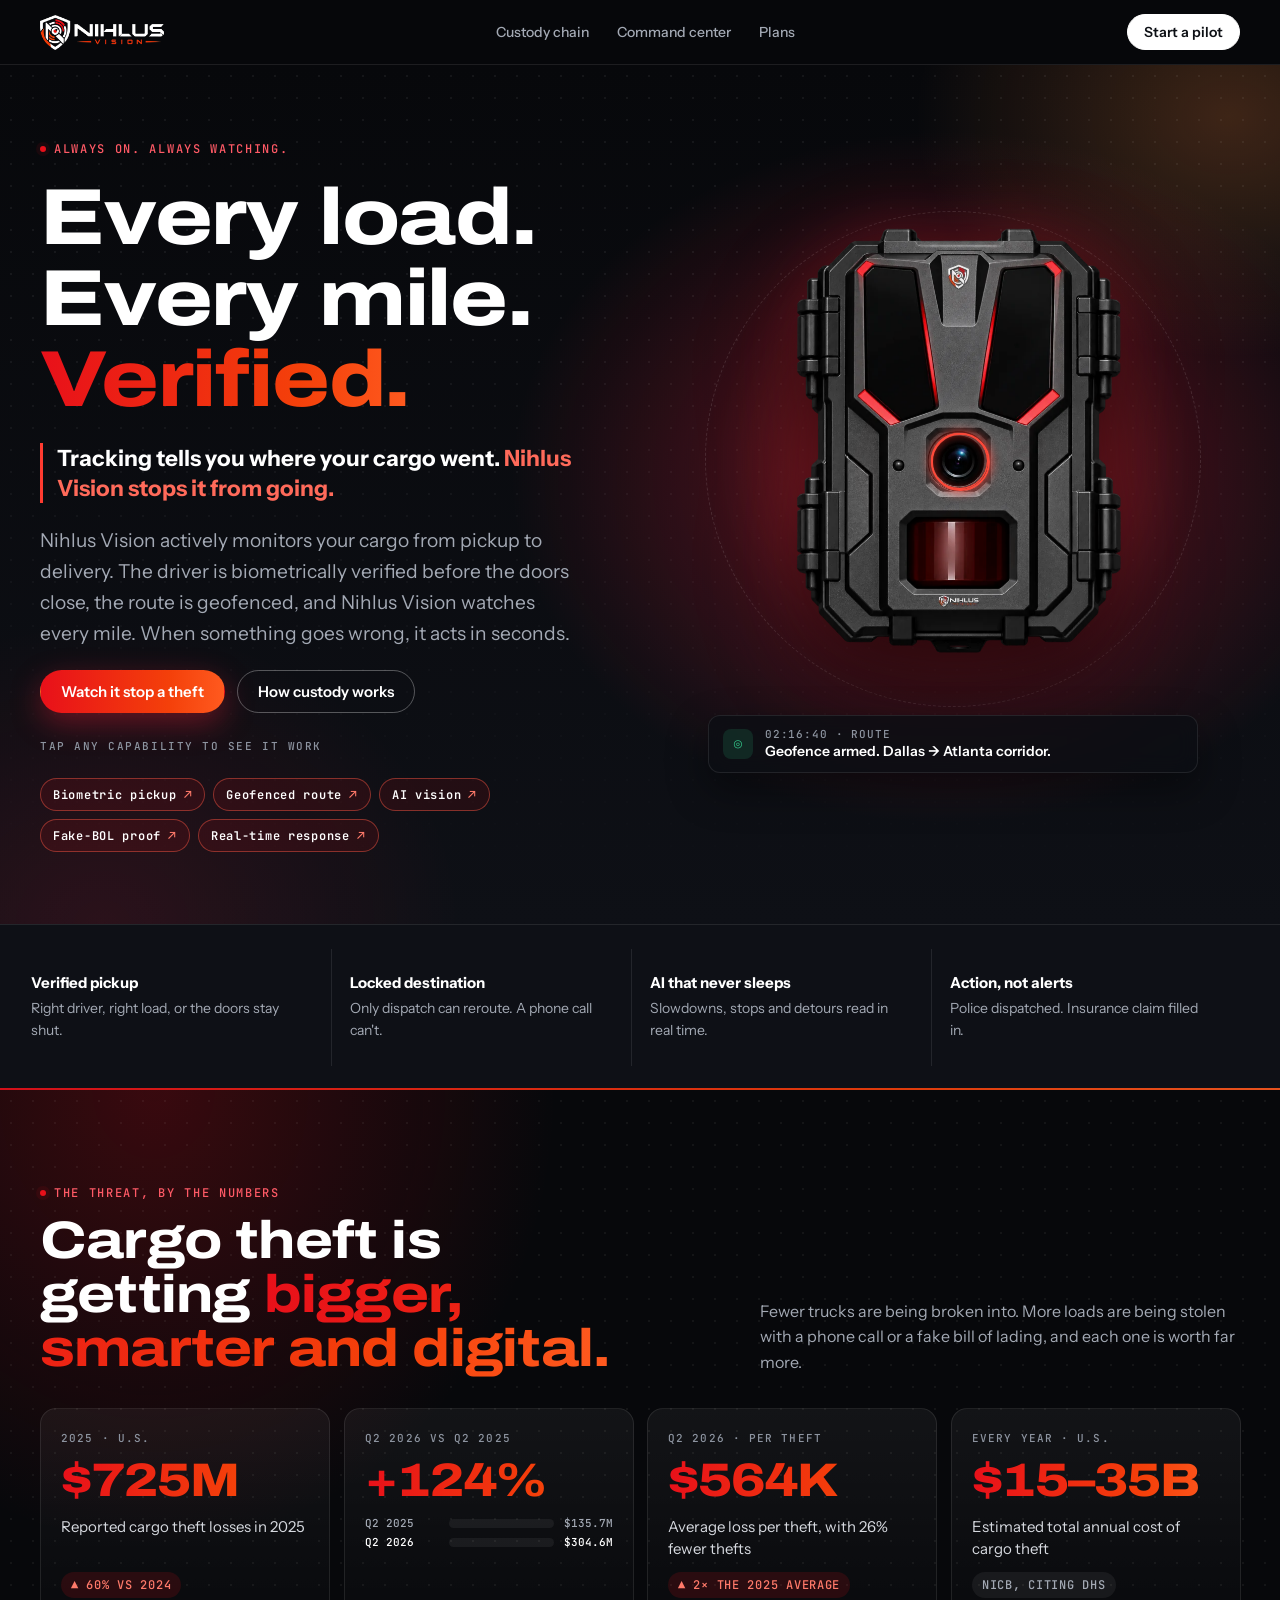
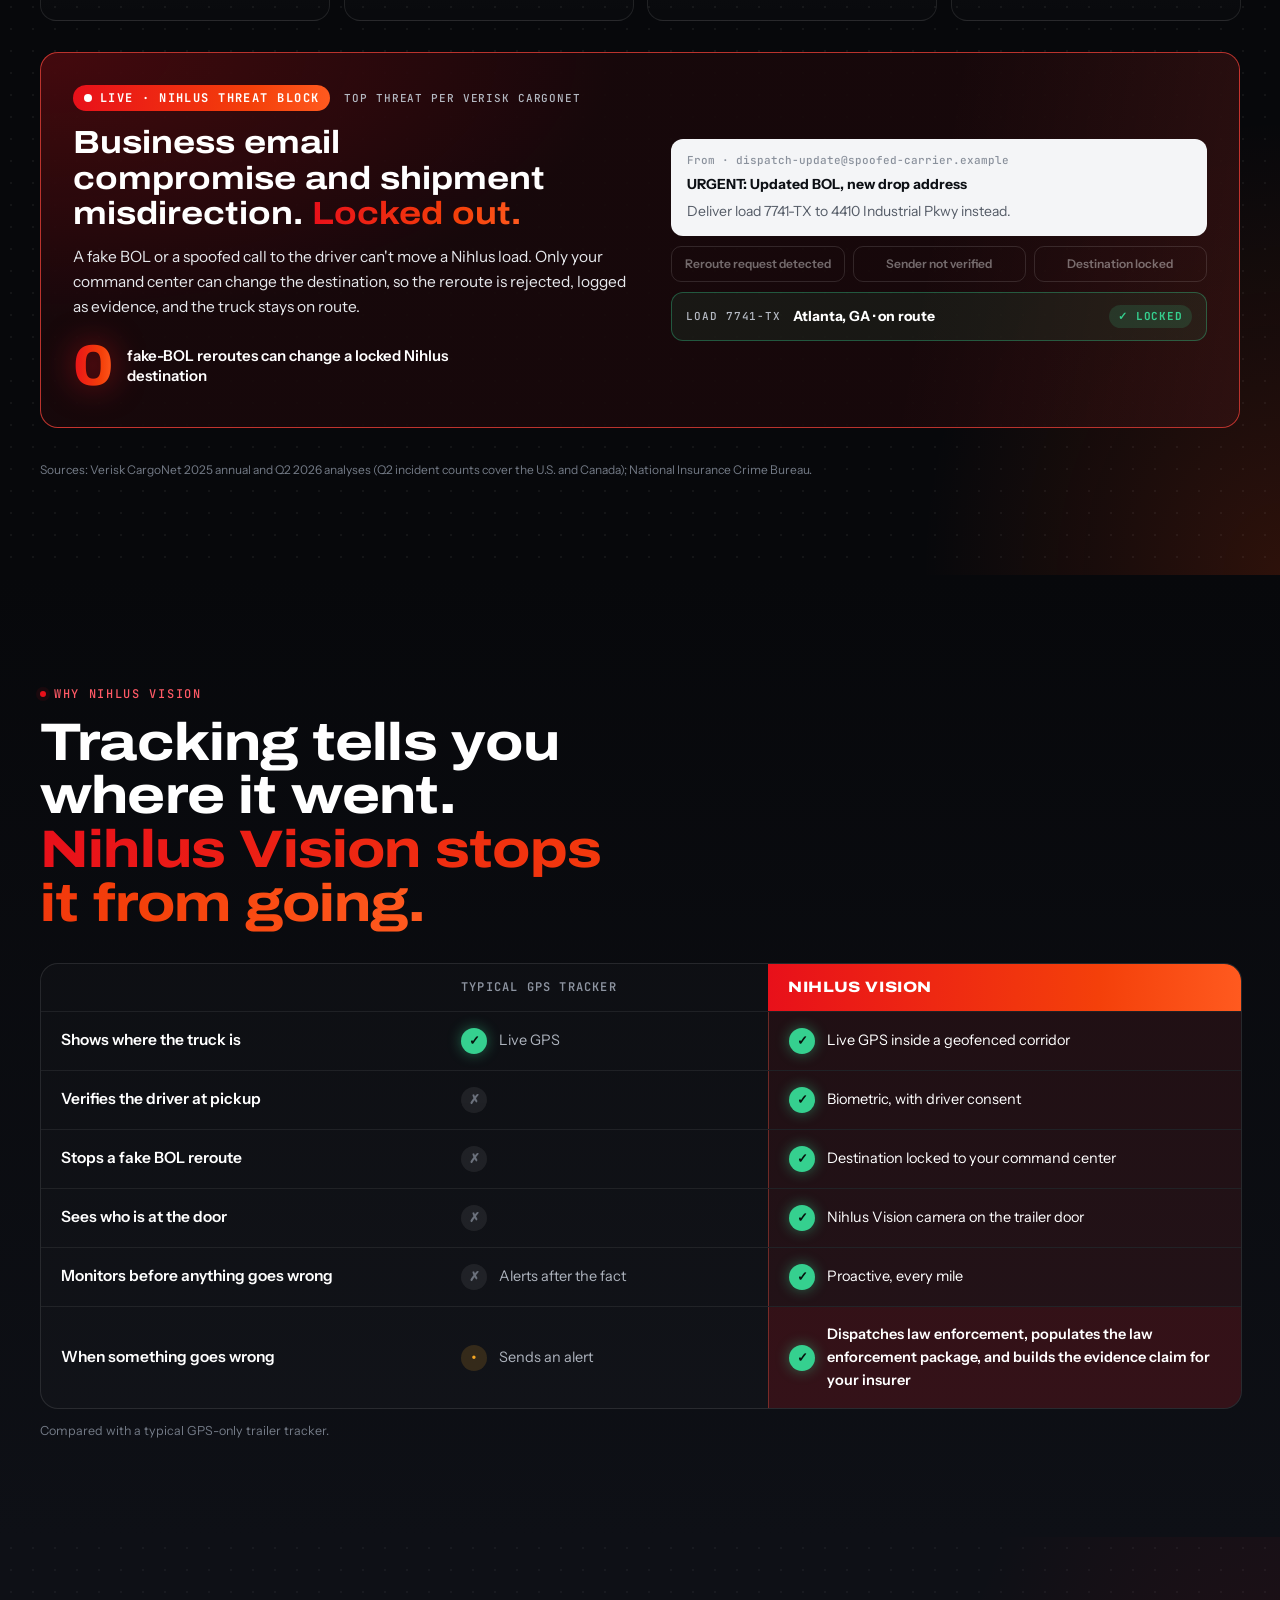
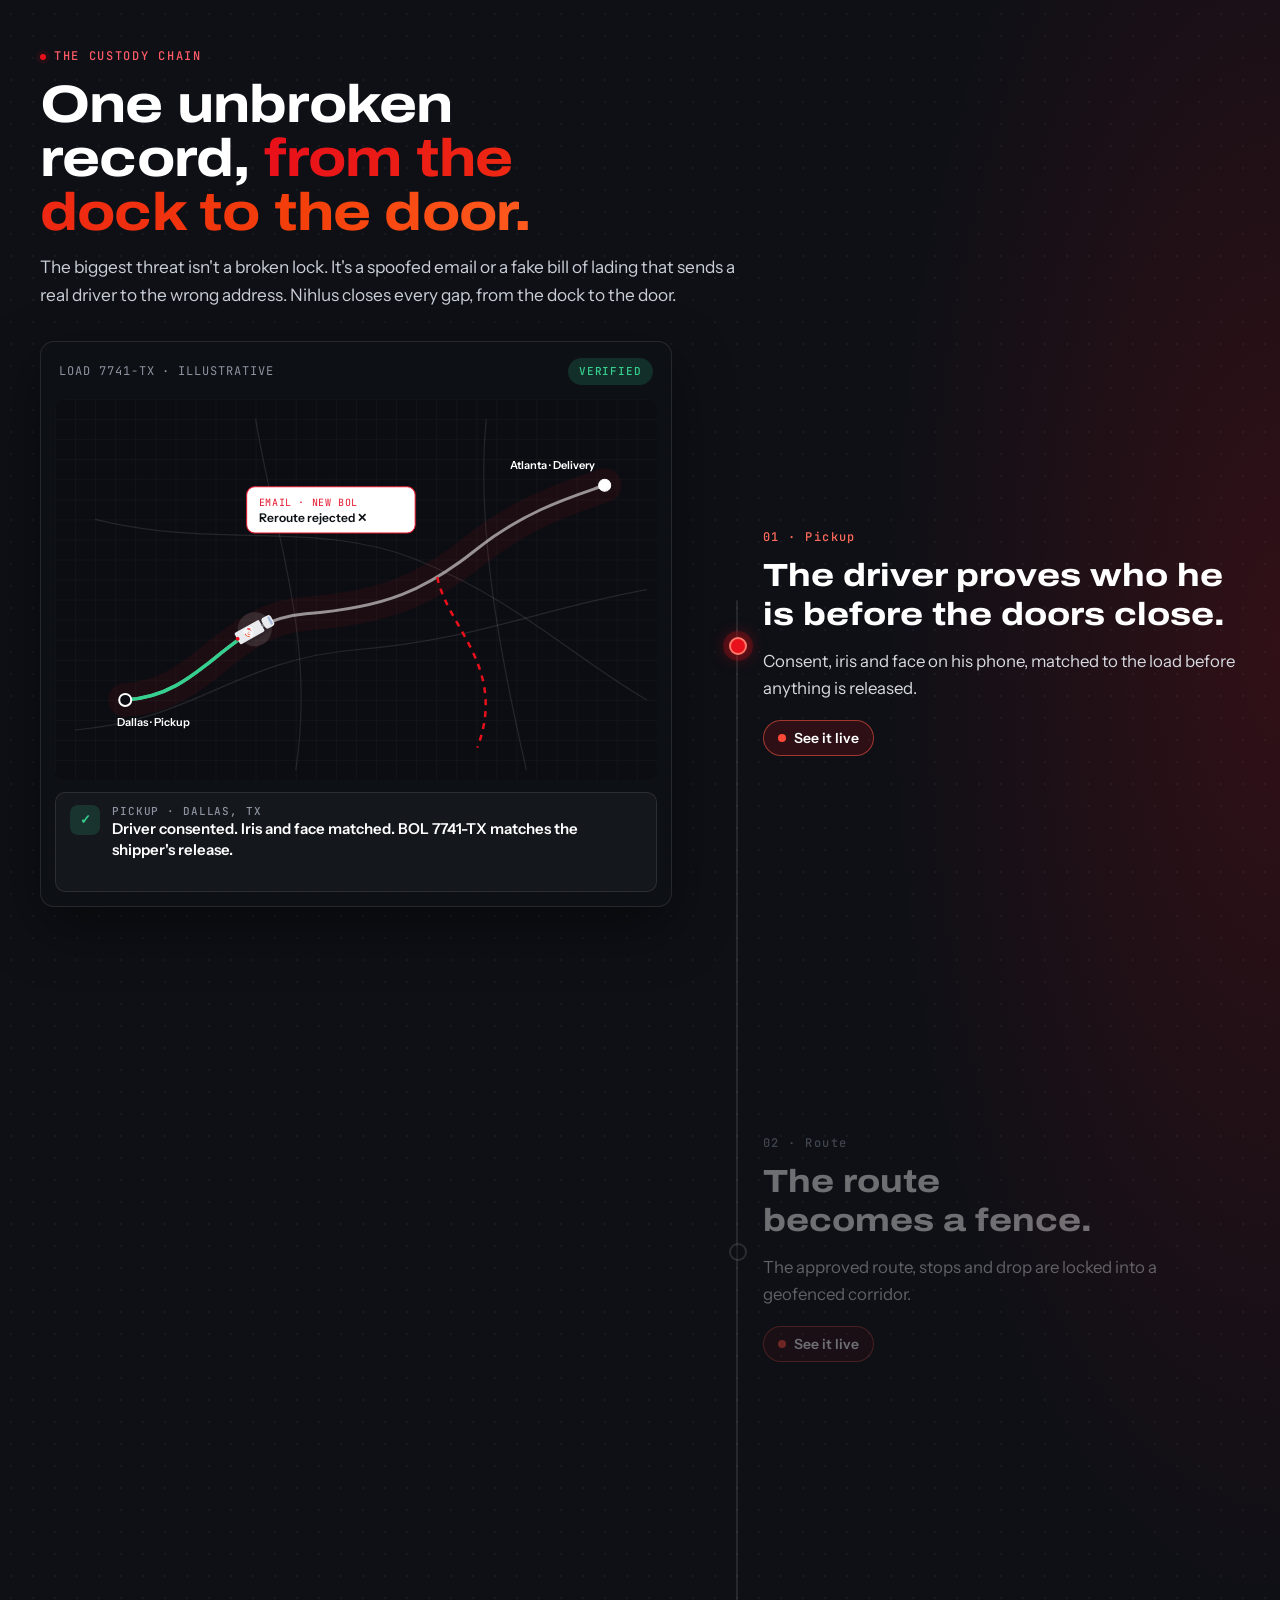
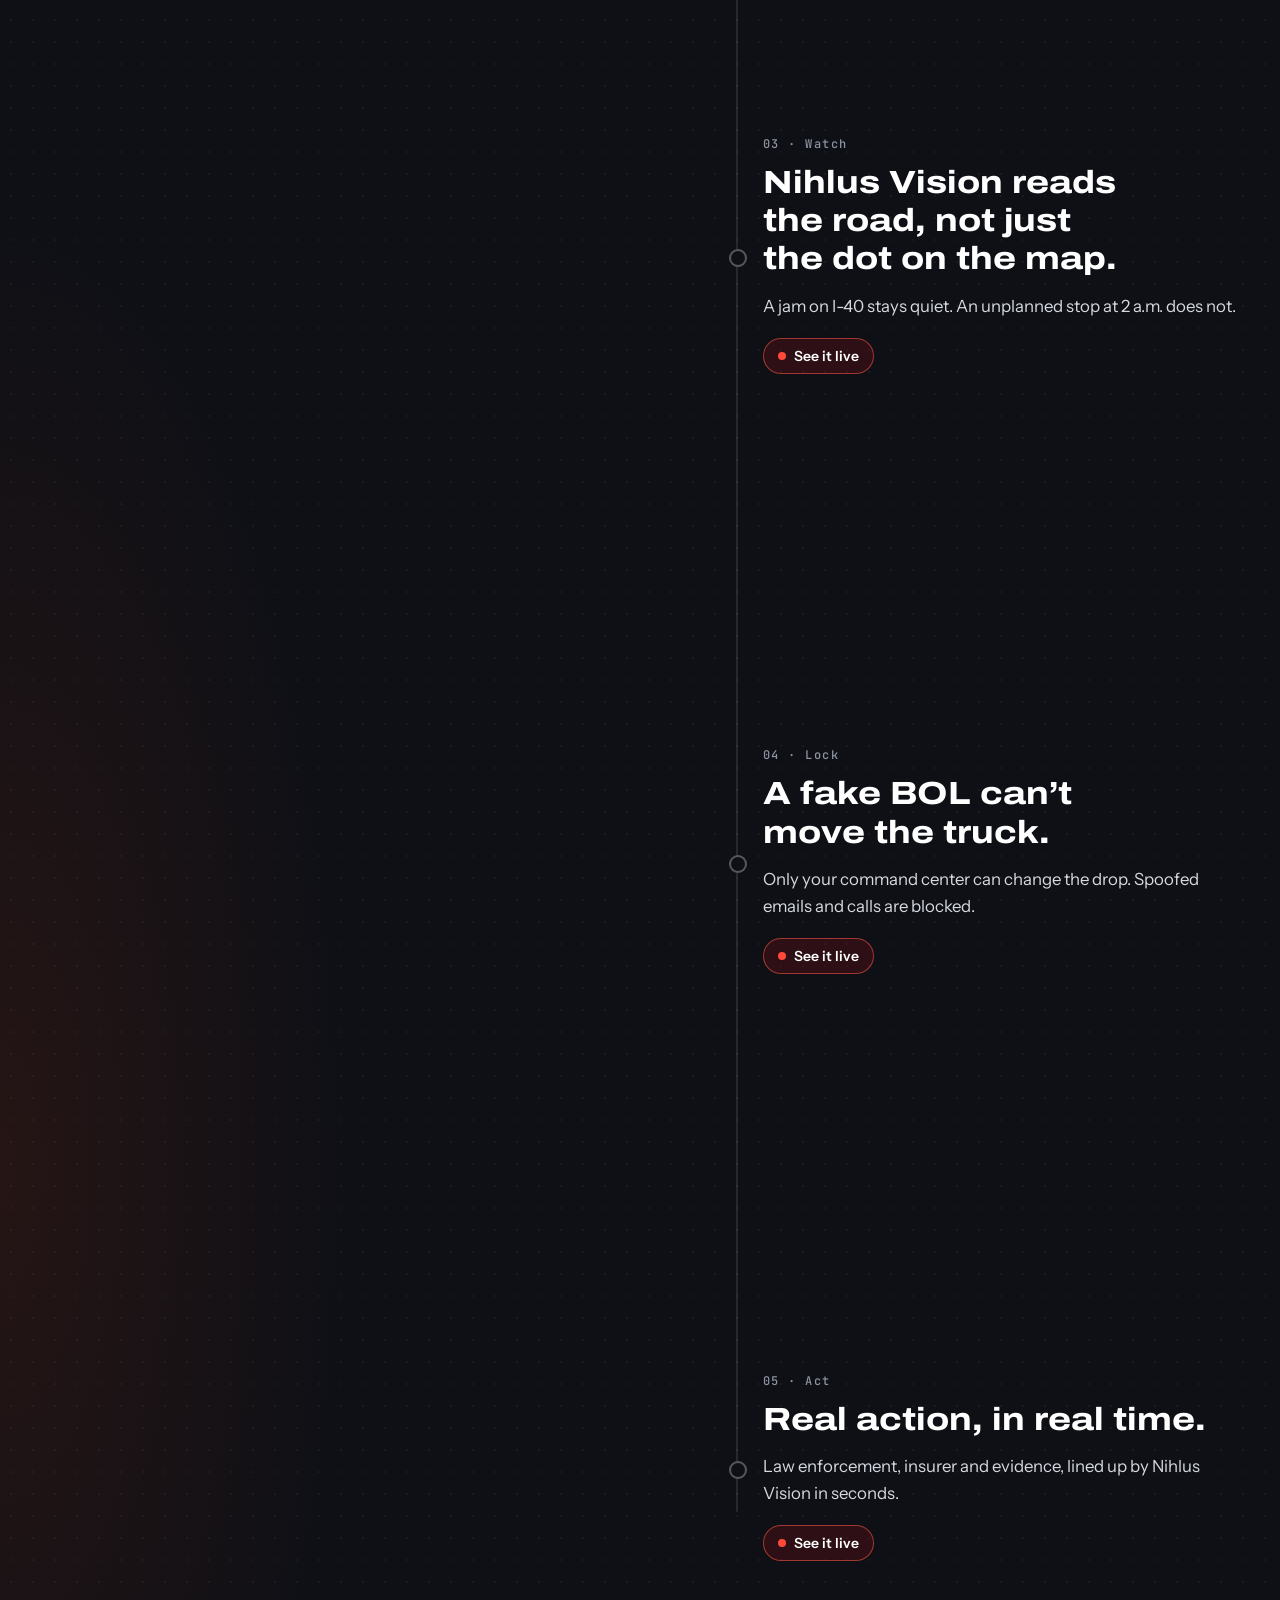
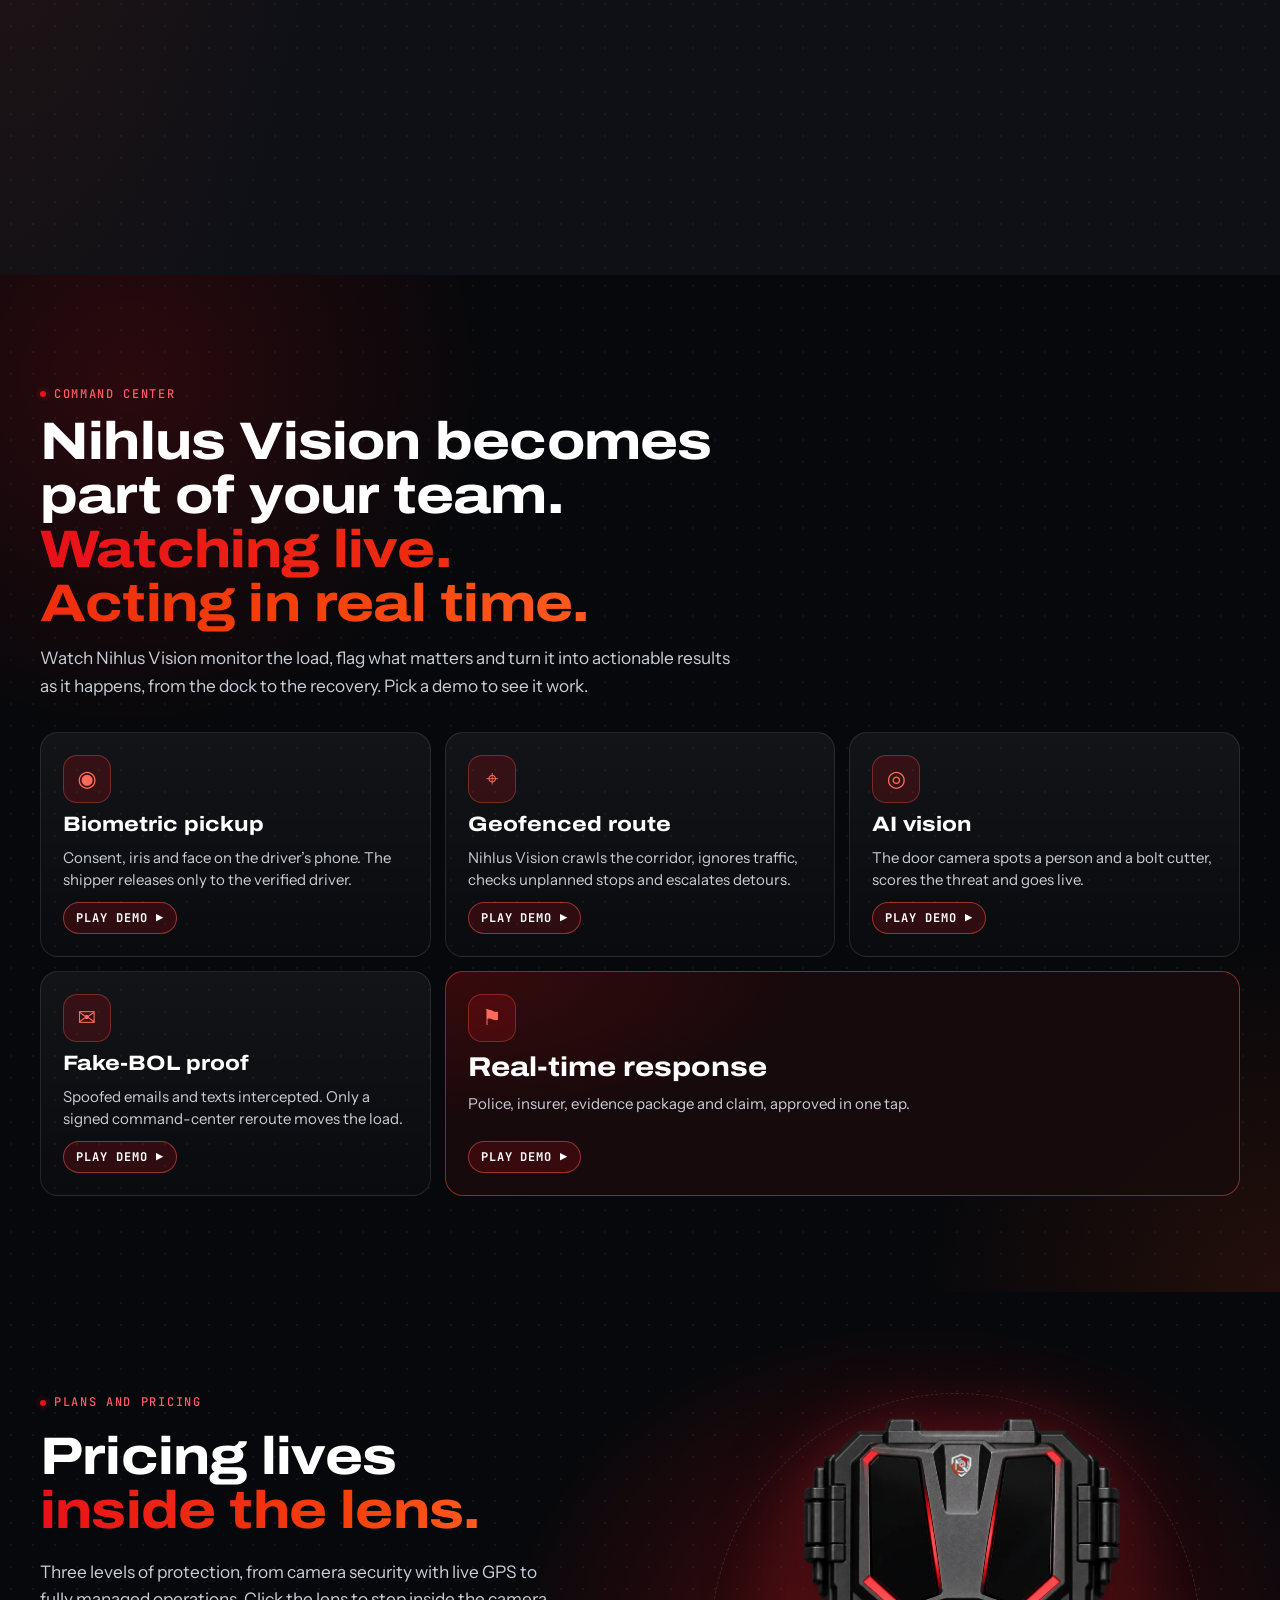
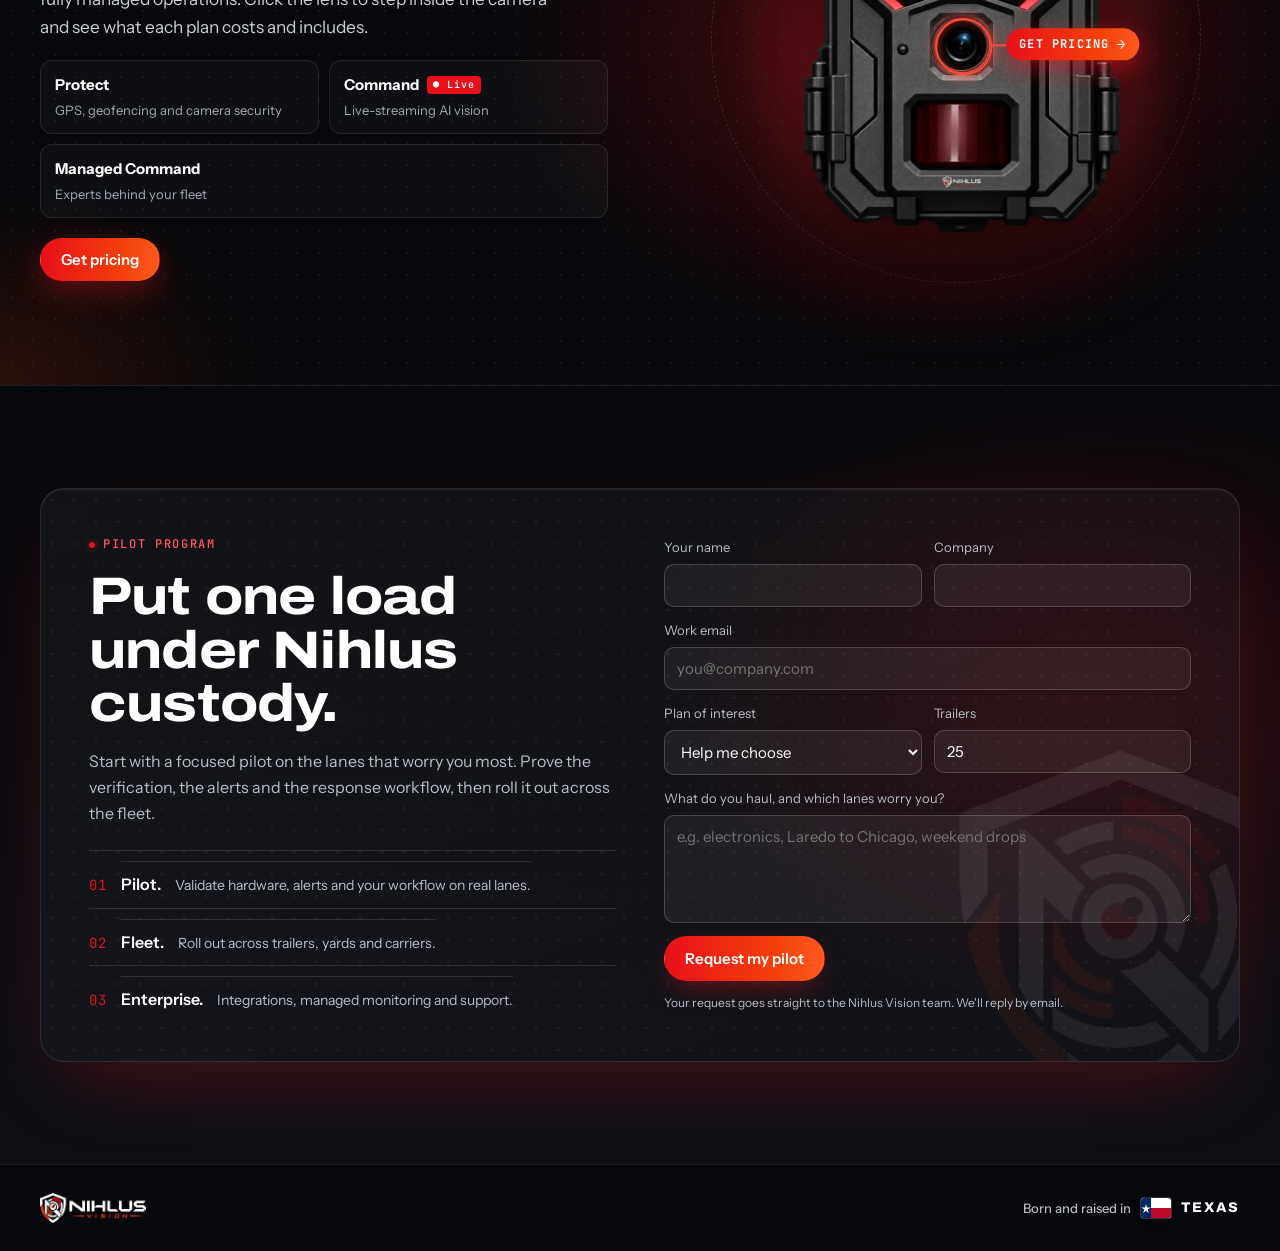
==== commit 97694a52: "Wire pilot form to Web3Forms and add required email field Submissions now email the Nihlus Vision te" ====
--- a/index.html
+++ b/index.html
@@ -1356,12 +1356,14 @@
     <form class="brief" id="brief">
       <label>Your name<input id="bName" autocomplete="name"></label>
       <label>Company<input id="bCo" autocomplete="organization"></label>
+      <label class="full">Work email<input id="bEmail" type="email" autocomplete="email" required placeholder="you@company.com"></label>
       <label>Plan of interest<select id="bPlan"><option>Help me choose</option><option>Protect</option><option>Command</option><option>Managed Command</option></select></label>
       <label>Trailers<input id="bN" type="number" min="1" value="25"></label>
       <label class="full">What do you haul, and which lanes worry you?<textarea id="bWhat" placeholder="e.g. electronics, Laredo to Chicago, weekend drops"></textarea></label>
-      <button class="btn" type="submit">Build my pilot brief</button>
+      <input type="checkbox" id="bBot" tabindex="-1" autocomplete="off" style="position:absolute;left:-9999px;opacity:0" aria-hidden="true">
+      <button class="btn" type="submit">Request my pilot</button>
       <div class="brief-out" id="briefOut" hidden></div>
-      <p class="brief-note">Nothing is sent or stored. Copy the brief and send it to the Nihlus Vision team.</p>
+      <p class="brief-note" id="briefNote">Your request goes straight to the Nihlus Vision team. We'll reply by email.</p>
     </form>
   </div>
 </div></section>
@@ -2085,15 +2087,27 @@
 
 /* ================= Pilot brief ================= */
 (function(){
-  const f=document.getElementById('brief'),out=document.getElementById('briefOut');
+  const f=document.getElementById('brief'),out=document.getElementById('briefOut'),note=document.getElementById('briefNote');
+  const KEY='013103df-5ce4-4b02-8e80-f20f2bb07844';
   f.addEventListener('submit',e=>{e.preventDefault();
+    if(document.getElementById('bBot').checked)return;
     const v=id=>document.getElementById(id).value.trim();
-    const txt=`NIHLUS VISION · PILOT BRIEF\nName: ${v('bName')||'—'}\nCompany: ${v('bCo')||'—'}\nPlan: ${v('bPlan')}\nTrailers: ${v('bN')||'—'}\nCargo and lanes: ${v('bWhat')||'—'}`;
-    out.hidden=false;out.textContent=txt;
-    const btn=f.querySelector('.btn');
-    if(navigator.clipboard){navigator.clipboard.writeText(txt).then(()=>{btn.textContent='Brief copied';},()=>{selectOut();btn.textContent='Brief ready, select to copy';});}
-    else{selectOut();}
-    function selectOut(){const r=document.createRange();r.selectNodeContents(out);const s=getSelection();s.removeAllRanges();s.addRange(r);}
+    const txt=`NIHLUS VISION · PILOT BRIEF\nName: ${v('bName')||'—'}\nCompany: ${v('bCo')||'—'}\nEmail: ${v('bEmail')}\nPlan: ${v('bPlan')}\nTrailers: ${v('bN')||'—'}\nCargo and lanes: ${v('bWhat')||'—'}`;
+    const btn=f.querySelector('.btn'),label=btn.textContent;
+    btn.disabled=true;btn.textContent='Sending…';
+    fetch('https://api.web3forms.com/submit',{method:'POST',headers:{'Content-Type':'application/json',Accept:'application/json'},
+      body:JSON.stringify({access_key:KEY,subject:'New Nihlus Vision pilot request',from_name:'nihlusvision.com',
+        name:v('bName'),company:v('bCo'),email:v('bEmail'),plan:v('bPlan'),trailers:v('bN'),cargo_and_lanes:v('bWhat'),botcheck:''})})
+    .then(r=>r.json()).then(d=>{
+      if(!d.success)throw new Error(d.message||'failed');
+      btn.textContent='Request sent';
+      note.textContent="Thanks. Your pilot request is in and we'll reply by email.";
+      f.querySelectorAll('input,select,textarea').forEach(el=>el.disabled=true);
+    }).catch(()=>{
+      btn.disabled=false;btn.textContent=label;
+      out.hidden=false;out.textContent=txt;
+      note.textContent='We could not send that just now. Please try again, or copy the brief above and send it to the Nihlus Vision team.';
+    });
   });
 })();
 
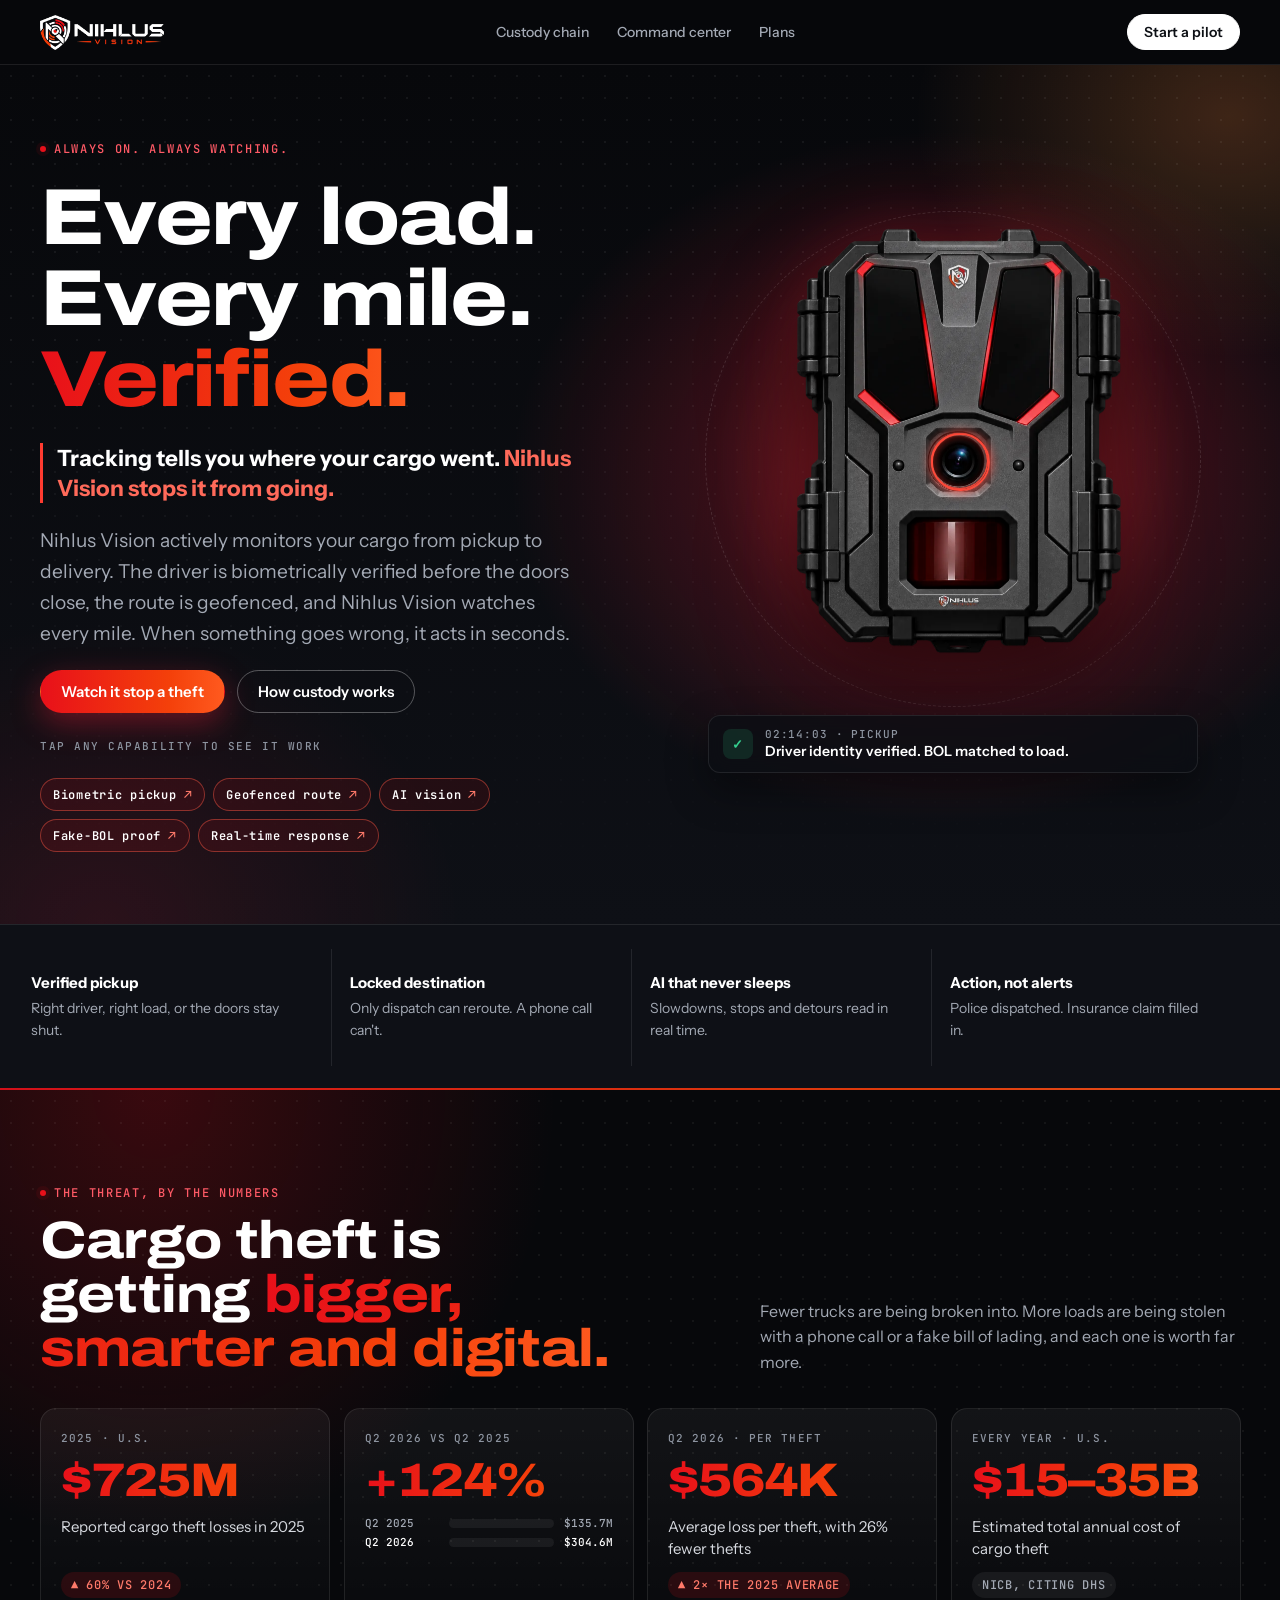
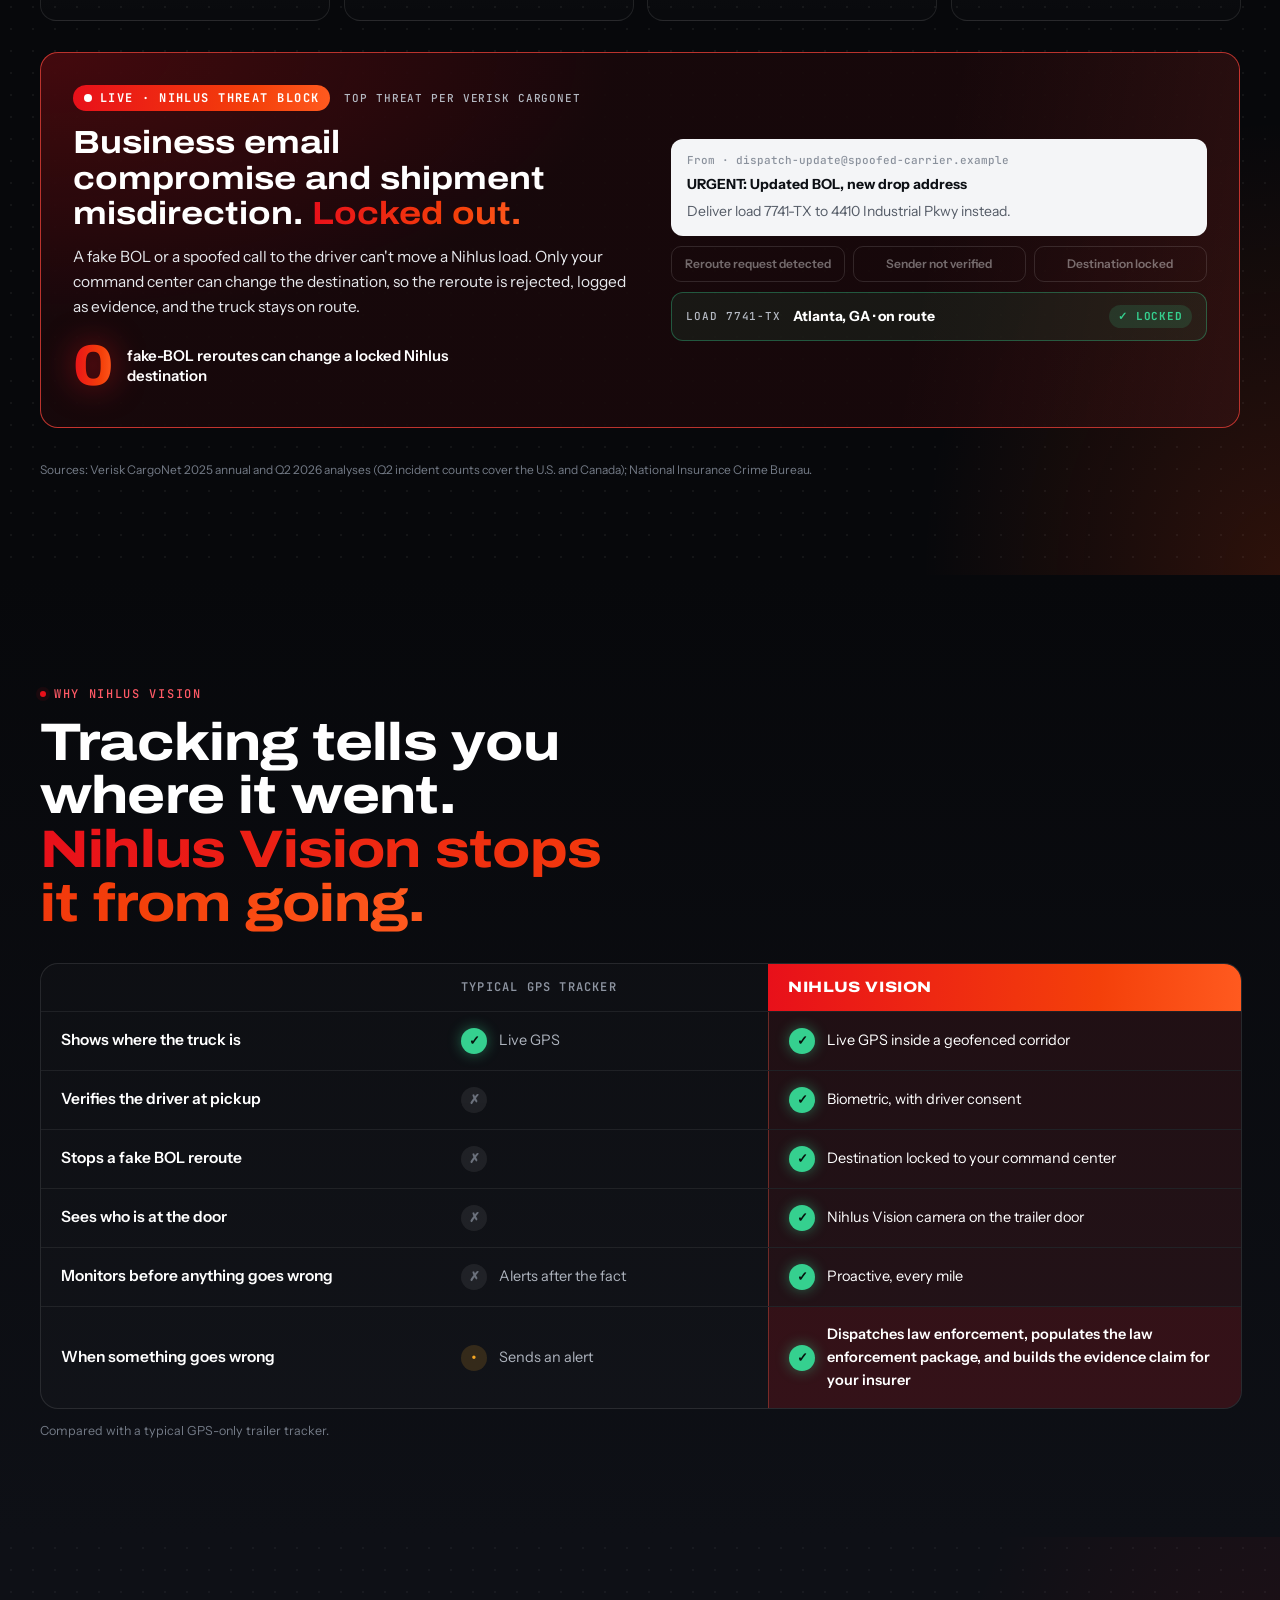
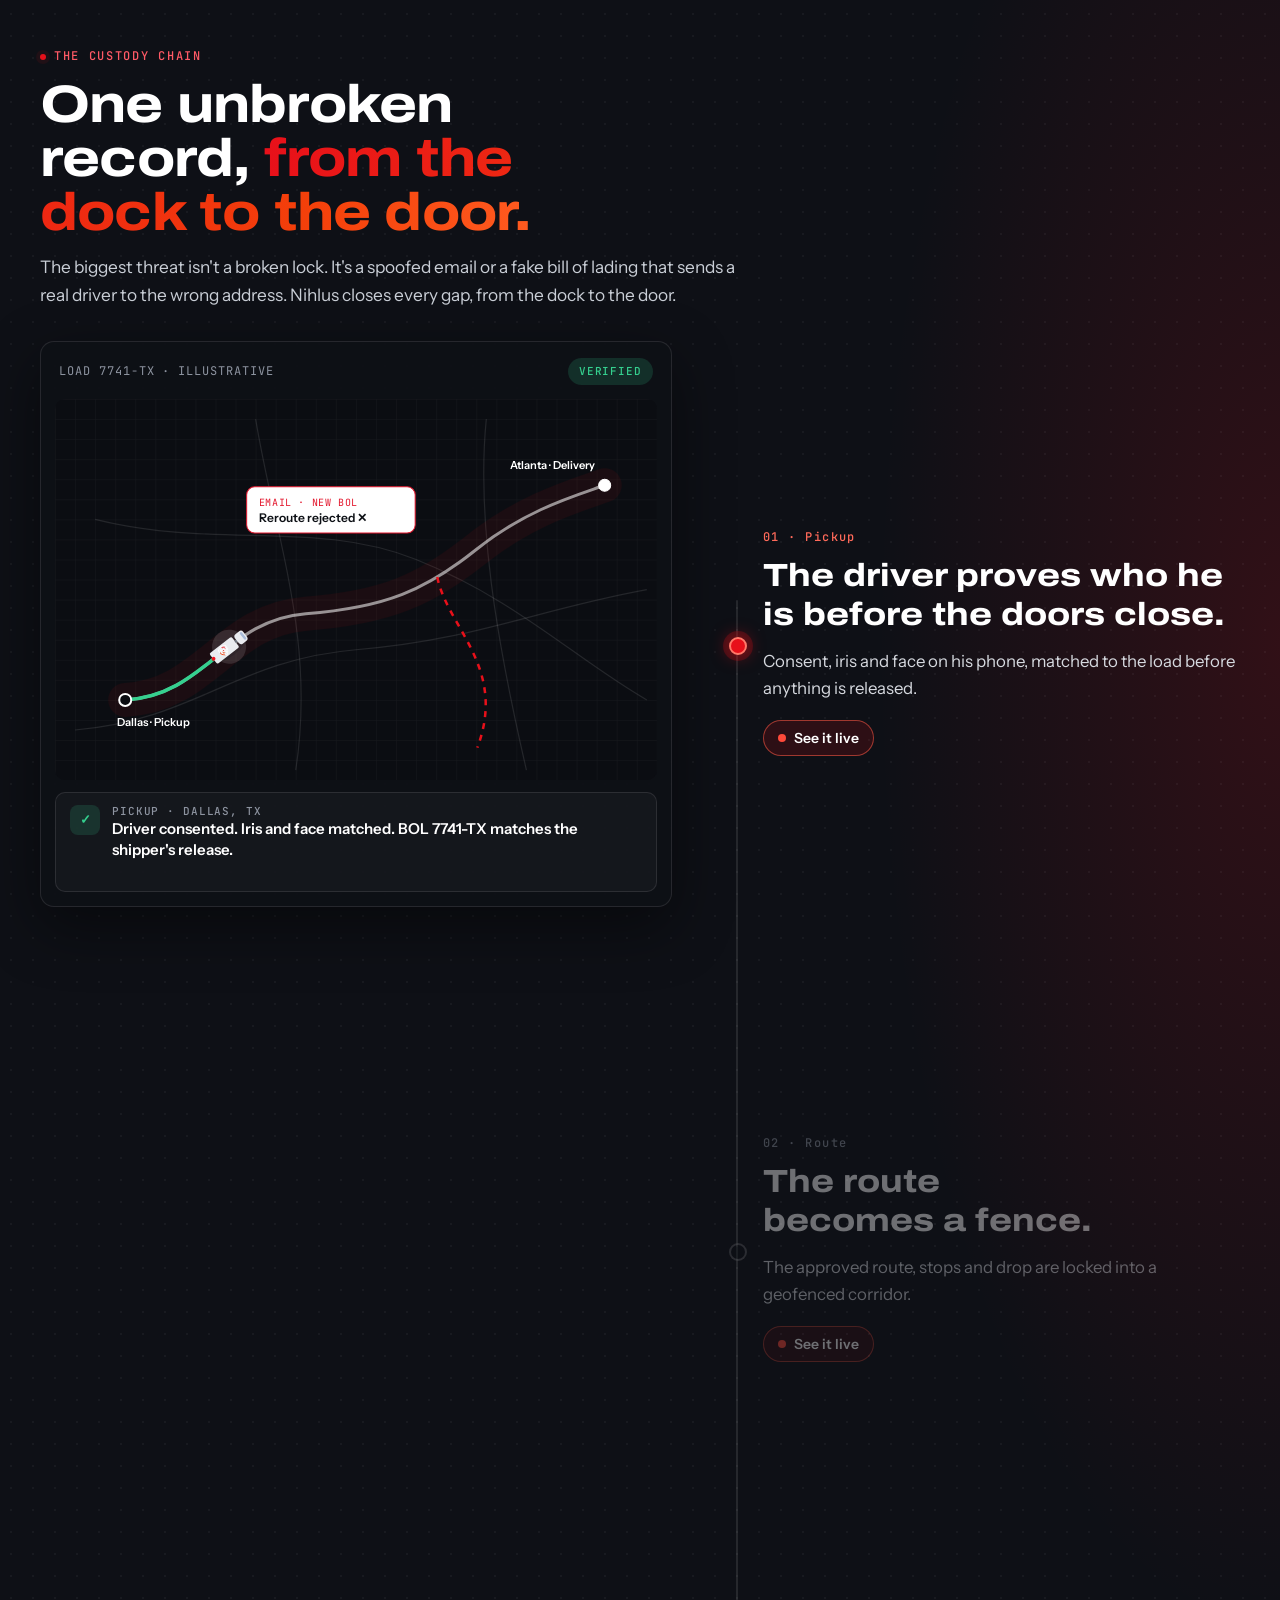
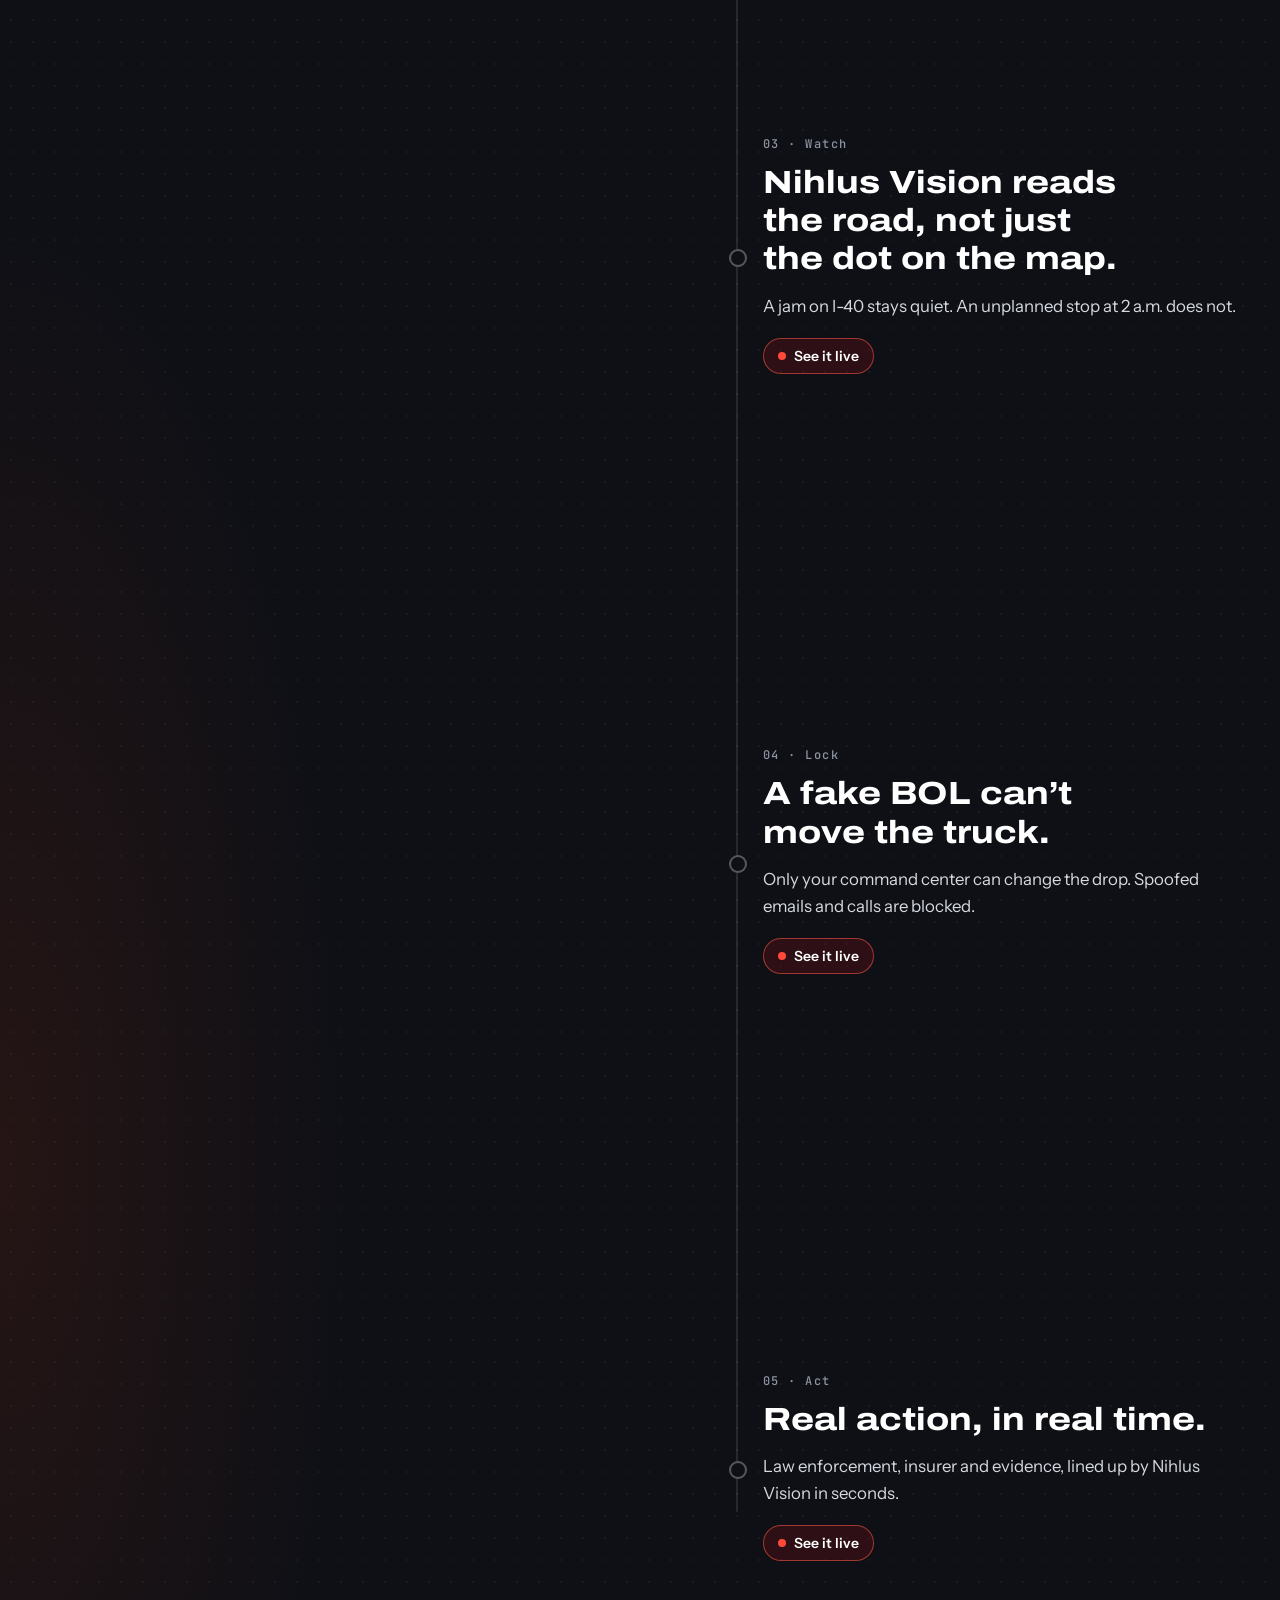
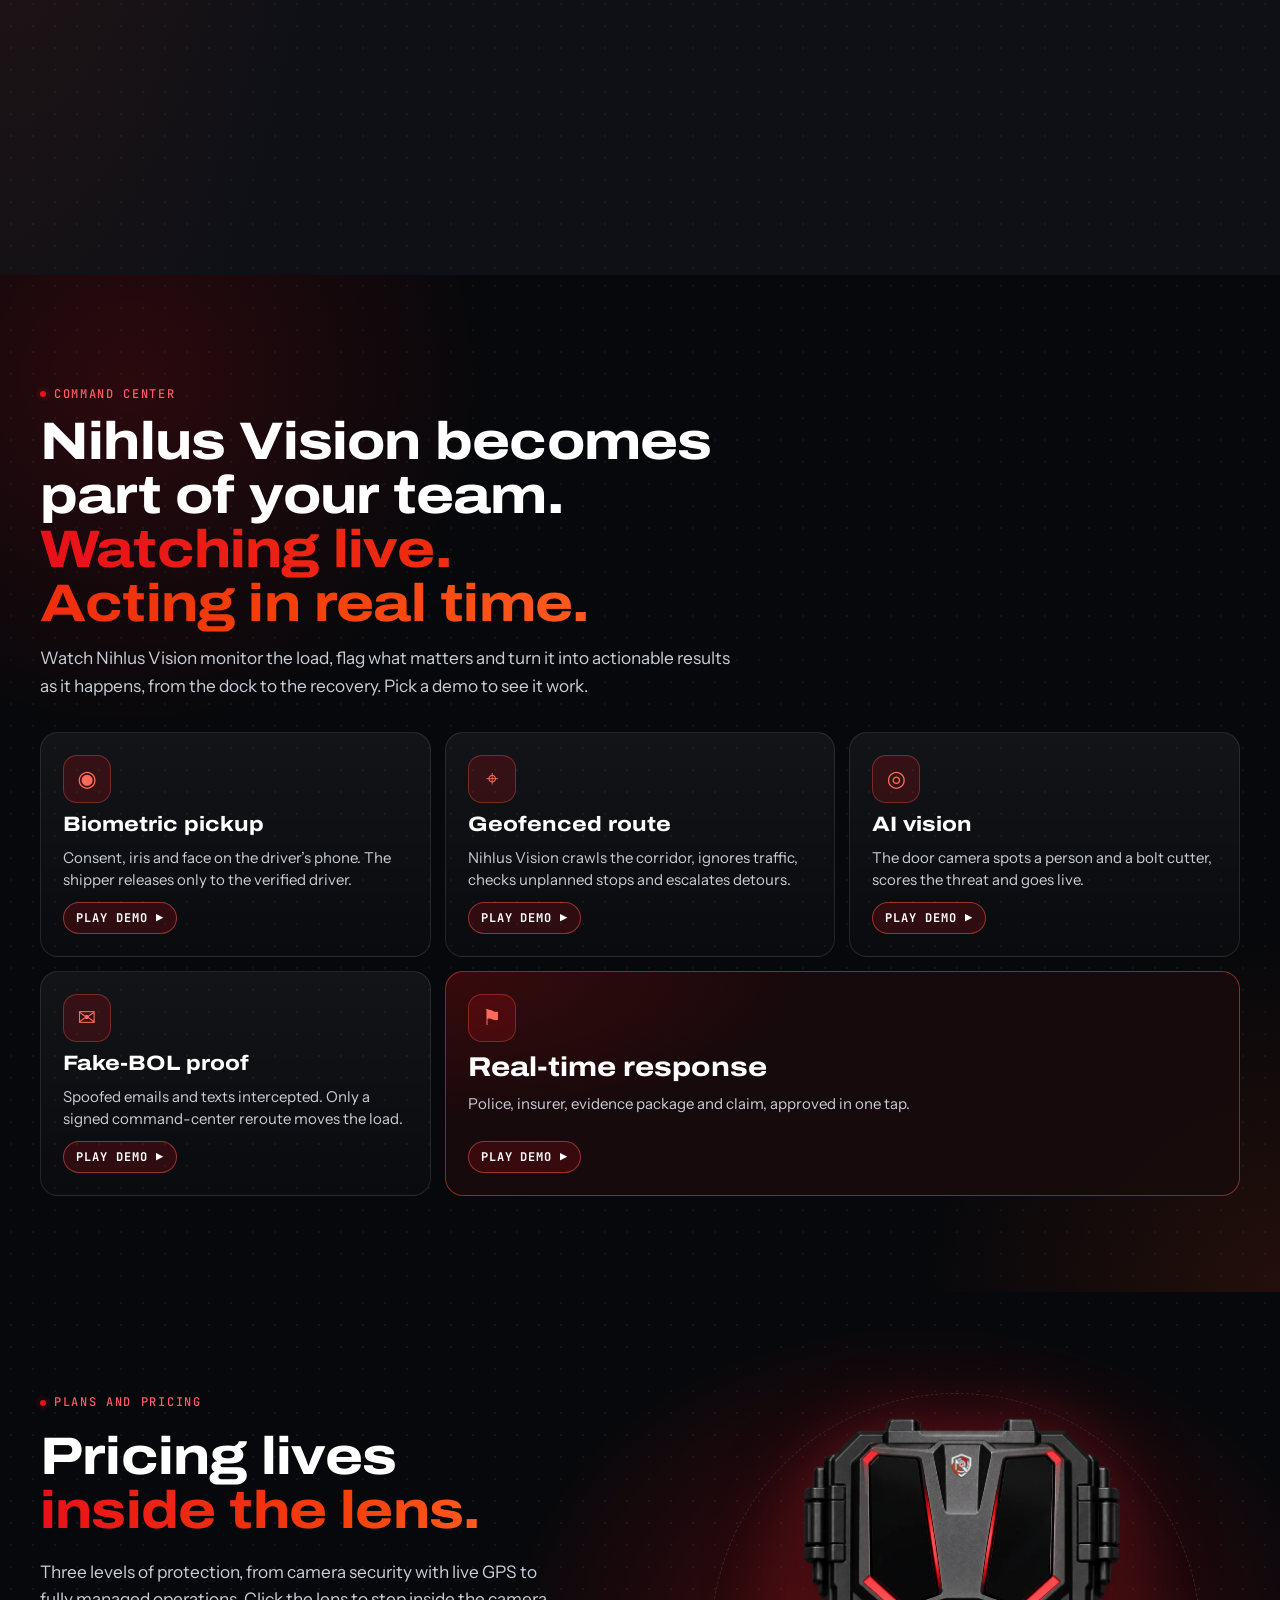
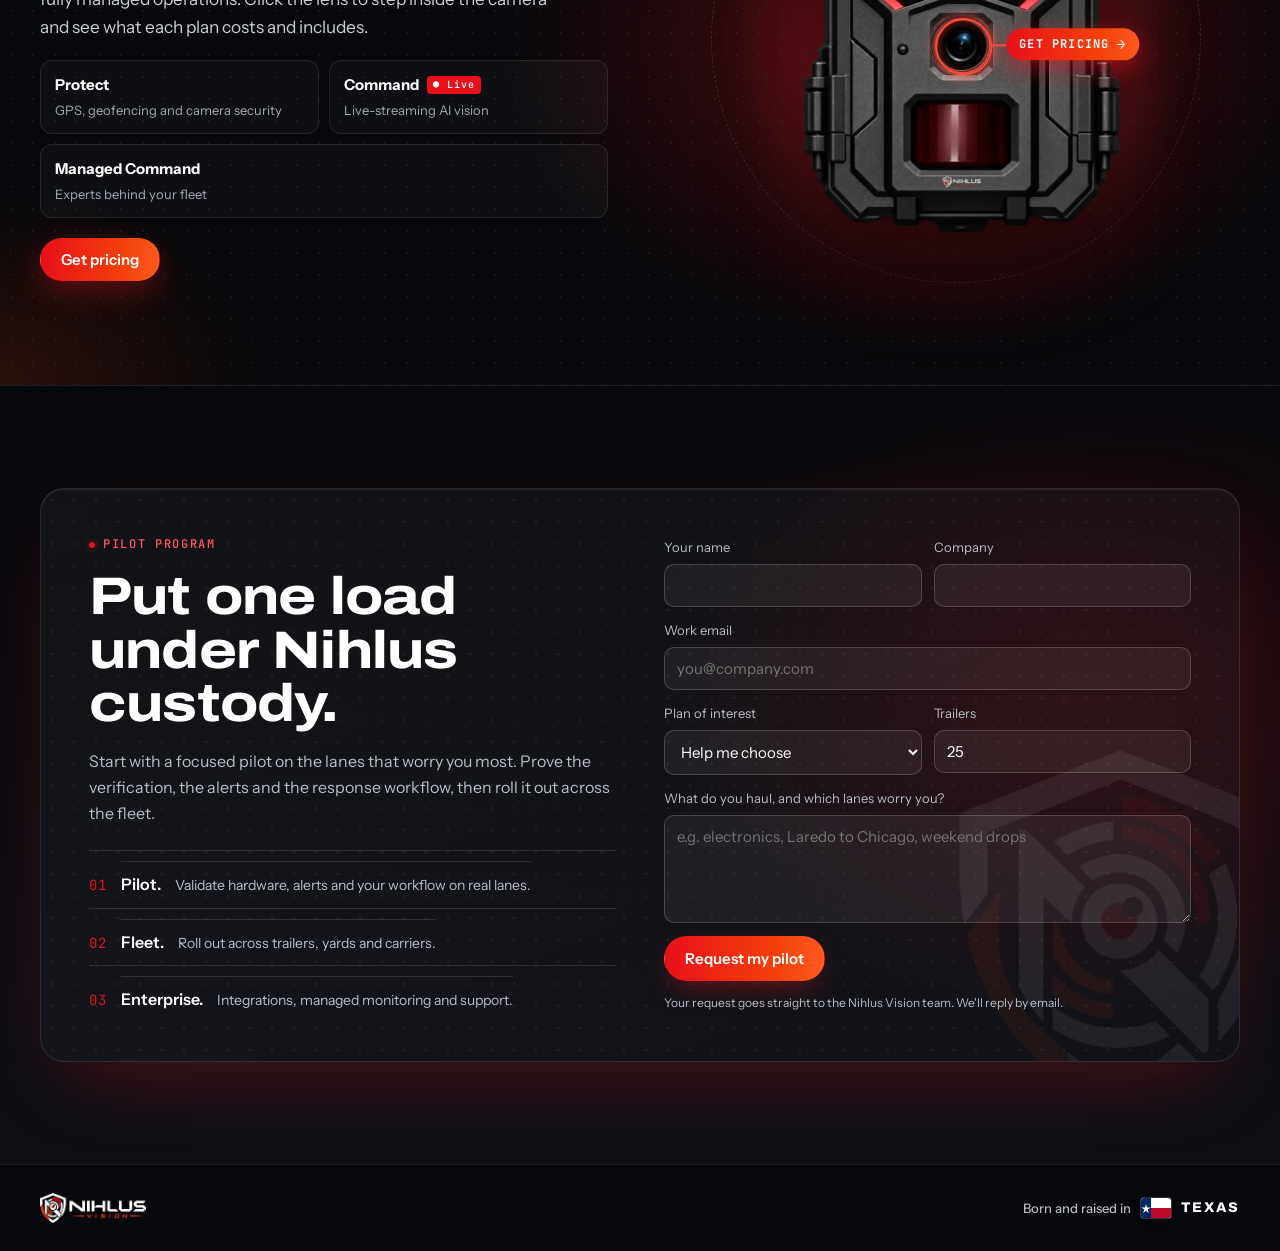
==== commit 60528761: "Fix search visibility basics on the homepage - Keep the real stat values in the page text; animate a" ====
--- a/index.html
+++ b/index.html
@@ -3,14 +3,19 @@
 <head>
 <meta charset="utf-8">
 <meta name="viewport" content="width=device-width,initial-scale=1">
-<title>Nihlus Vision — Always On, Always Watching Cargo Security</title>
+<title>Nihlus Vision — Cargo Theft Prevention. Every Load. Every Mile. Verified.</title>
 <meta name="description" content="Nihlus Vision stops cargo theft, not just tracks it: biometric driver pickup, geofenced routes, a camera on the trailer door, fake-BOL lockout and real-time response with law enforcement and insurance.">
 <meta name="theme-color" content="#07080b">
 <meta property="og:type" content="website">
-<meta property="og:title" content="Nihlus Vision — Tracking tells you where your cargo went. Nihlus Vision stops it from going.">
+<meta property="og:title" content="Nihlus Vision — Cargo Theft Prevention. Every Load. Every Mile. Verified.">
 <meta property="og:description" content="Nihlus Vision stops cargo theft, not just tracks it: biometric driver pickup, geofenced routes, a camera on the trailer door, fake-BOL lockout and real-time response with law enforcement and insurance.">
 <meta property="og:url" content="https://www.nihlusvision.com/">
 <meta property="og:image" content="https://www.nihlusvision.com/og.png">
+<meta name="twitter:card" content="summary_large_image">
+<meta name="twitter:title" content="Nihlus Vision — Cargo Theft Prevention. Every Load. Every Mile. Verified.">
+<meta name="twitter:description" content="Nihlus Vision stops cargo theft, not just tracks it: biometric driver pickup, geofenced routes, a camera on the trailer door, fake-BOL lockout and real-time response with law enforcement and insurance.">
+<meta name="twitter:image" content="https://www.nihlusvision.com/og.png">
+<script type="application/ld+json">{"@context": "https://schema.org", "@graph": [{"@type": "Organization", "@id": "https://www.nihlusvision.com/#org", "name": "Nihlus Vision", "url": "https://www.nihlusvision.com/", "logo": "https://www.nihlusvision.com/logo.webp", "image": "https://www.nihlusvision.com/og.png", "description": "Nihlus Vision stops cargo theft, not just tracks it: biometric driver pickup, geofenced routes, a camera on the trailer door, fake-BOL lockout and real-time response with law enforcement and insurance."}, {"@type": "WebSite", "@id": "https://www.nihlusvision.com/#site", "url": "https://www.nihlusvision.com/", "name": "Nihlus Vision", "publisher": {"@id": "https://www.nihlusvision.com/#org"}}, {"@type": "Service", "name": "Nihlus Vision cargo theft prevention", "serviceType": "Cargo security and theft prevention", "provider": {"@id": "https://www.nihlusvision.com/#org"}, "areaServed": "US", "description": "Nihlus Vision stops cargo theft, not just tracks it: biometric driver pickup, geofenced routes, a camera on the trailer door, fake-BOL lockout and real-time response with law enforcement and insurance."}]}</script>
 <link rel="canonical" href="https://www.nihlusvision.com/">
 <link rel="icon" type="image/png" href="[data-uri]">
 
@@ -164,6 +169,7 @@
 .stat:hover{border-color:rgba(232,16,26,.45);transform:translateY(-2px)}
 .stat::before{content:"";position:absolute;left:0;right:0;top:0;height:3px;background:var(--heat);transform:scaleX(1);transform-origin:left}
 .stat .k{font:500 11px/1.3 var(--f-mono);letter-spacing:.1em;text-transform:uppercase;color:#8d94a0}
+.sr-only{position:absolute;width:1px;height:1px;padding:0;margin:-1px;overflow:hidden;clip:rect(0,0,0,0);white-space:nowrap;border:0}
 .num{font:800 clamp(1.9rem,19cqi,3.7rem)/1 var(--f-display);max-width:100%;font-stretch:116%;letter-spacing:-.02em;font-variant-numeric:tabular-nums;white-space:nowrap;
   background:var(--heat);-webkit-background-clip:text;background-clip:text;color:transparent;filter:drop-shadow(0 0 0 rgba(232,16,26,0))}
 .stat .lbl{color:#d6d9df;font-size:15px;line-height:1.45}
@@ -1169,13 +1175,13 @@
     <div class="stats">
       <div class="stat">
         <div class="k">2025 · U.S.</div>
-        <div class="num" data-count="725" data-prefix="$" data-suffix="M">$725M</div>
+        <div class="num" data-count="725" data-prefix="$" data-suffix="M"><span class="sr-only">$725M</span><span class="num-anim" aria-hidden="true">$725M</span></div>
         <div class="lbl">Reported cargo theft losses in 2025</div>
         <span class="chg">▲ 60% vs 2024</span>
       </div>
       <div class="stat">
         <div class="k">Q2 2026 vs Q2 2025</div>
-        <div class="num" data-count="124" data-prefix="+" data-suffix="%">+124%</div>
+        <div class="num" data-count="124" data-prefix="+" data-suffix="%"><span class="sr-only">+124%</span><span class="num-anim" aria-hidden="true">+124%</span></div>
         <div class="bars" aria-label="Quarterly losses: $135.7 million in Q2 2025, $304.6 million in Q2 2026">
           <div class="bar"><span>Q2 2025</span><span class="track"><i class="fill" style="width:44.5%"></i></span><span>$135.7M</span></div>
           <div class="bar now"><span>Q2 2026</span><span class="track"><i class="fill" style="width:100%"></i></span><span>$304.6M</span></div>
@@ -1183,13 +1189,13 @@
       </div>
       <div class="stat">
         <div class="k">Q2 2026 · per theft</div>
-        <div class="num" data-count="564" data-prefix="$" data-suffix="K">$564K</div>
+        <div class="num" data-count="564" data-prefix="$" data-suffix="K"><span class="sr-only">$564K</span><span class="num-anim" aria-hidden="true">$564K</span></div>
         <div class="lbl">Average loss per theft, with 26% fewer thefts</div>
         <span class="chg">▲ 2× the 2025 average</span>
       </div>
       <div class="stat">
         <div class="k">Every year · U.S.</div>
-        <div class="num" data-count="35" data-prefix="$15–" data-suffix="B">$15–35B</div>
+        <div class="num" data-count="35" data-prefix="$15–" data-suffix="B"><span class="sr-only">$15–35B</span><span class="num-anim" aria-hidden="true">$15–35B</span></div>
         <div class="lbl">Estimated total annual cost of cargo theft</div>
         <span class="chg neutral">NICB, citing DHS</span>
       </div>
@@ -1482,8 +1488,8 @@
   tiles.forEach(t=>{t.classList.add('arm');state.set(t,{timer:0,raf:0});});
   function run(t,delay){
     const st=state.get(t);clearTimeout(st.timer);cancelAnimationFrame(st.raf);
-    const n=t.querySelector('[data-count]');
-    const to=+n.dataset.count,pre=n.dataset.prefix||'',suf=n.dataset.suffix||'';
+    const d=t.querySelector('[data-count]'),n=d.querySelector('.num-anim')||d;
+    const to=+d.dataset.count,pre=d.dataset.prefix||'',suf=d.dataset.suffix||'';
     n.textContent=pre+'0'+suf;
     st.timer=setTimeout(()=>{
       t.classList.add('go');
@@ -1494,7 +1500,7 @@
   function reset(t){
     const st=state.get(t);clearTimeout(st.timer);cancelAnimationFrame(st.raf);
     t.classList.remove('go');
-    const n=t.querySelector('[data-count]');n.textContent=(n.dataset.prefix||'')+n.dataset.count+(n.dataset.suffix||'');
+    const d=t.querySelector('[data-count]');(d.querySelector('.num-anim')||d).textContent=(d.dataset.prefix||'')+d.dataset.count+(d.dataset.suffix||'');
   }
   const io=new IntersectionObserver(es=>es.forEach(e=>{
     if(e.isIntersecting&&e.intersectionRatio>=.35){ if(!e.target.classList.contains('go'))run(e.target,(tiles.indexOf(e.target)%4)*160); }
@@ -1506,10 +1512,10 @@
 (function(){
   function fit(){document.querySelectorAll('.num').forEach(n=>{
     n.style.fontSize='';const box=n.parentElement.clientWidth-40;
-    const pre=n.textContent;const full=(n.dataset.prefix||'')+n.dataset.count+(n.dataset.suffix||'');n.textContent=full;
+    const v=n.querySelector('.num-anim')||n;const pre=v.textContent;const full=(n.dataset.prefix||'')+n.dataset.count+(n.dataset.suffix||'');v.textContent=full;
     let f=parseFloat(getComputedStyle(n).fontSize),i=0;
     while(n.scrollWidth>box&&f>18&&i<40){f-=1;n.style.fontSize=f+'px';i++;}
-    n.textContent=pre;});}
+    v.textContent=pre;});}
   addEventListener('resize',fit);
   (document.fonts&&document.fonts.ready?document.fonts.ready:Promise.resolve()).then(fit);fit();
 })();
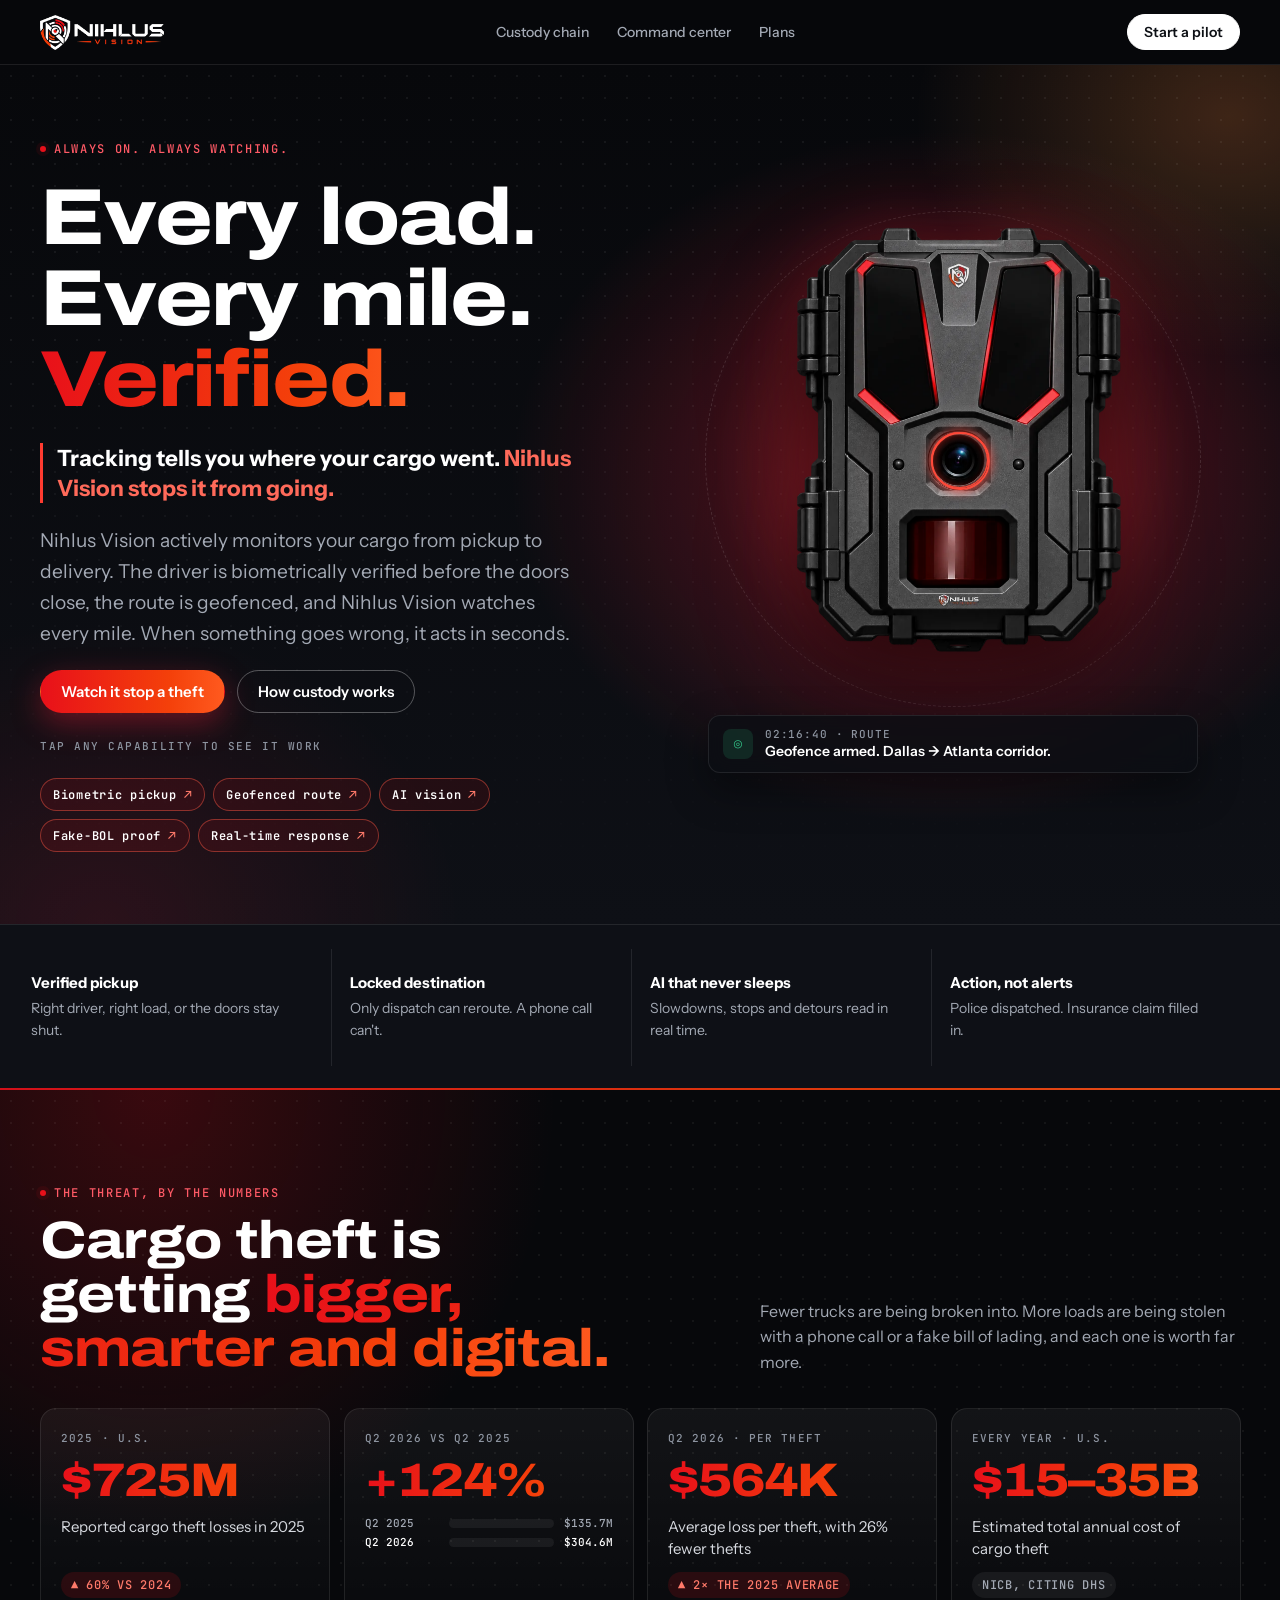
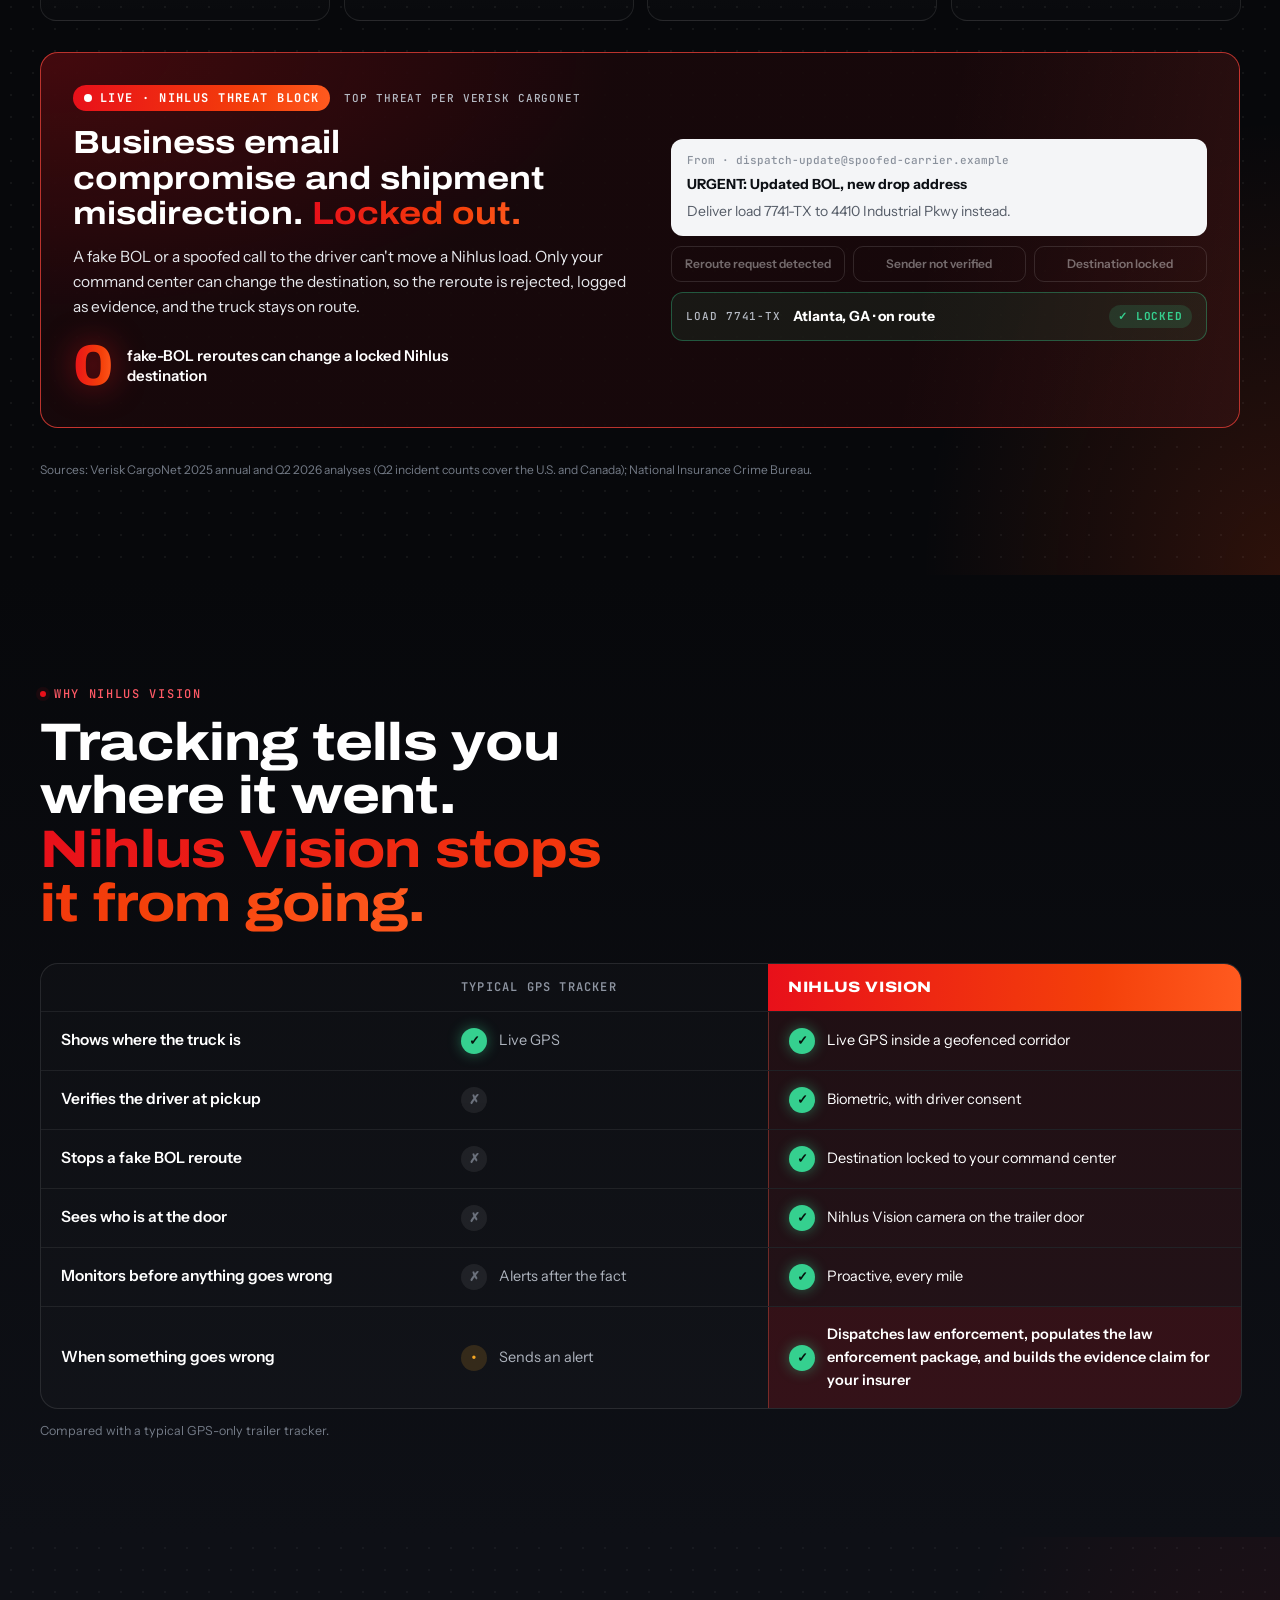
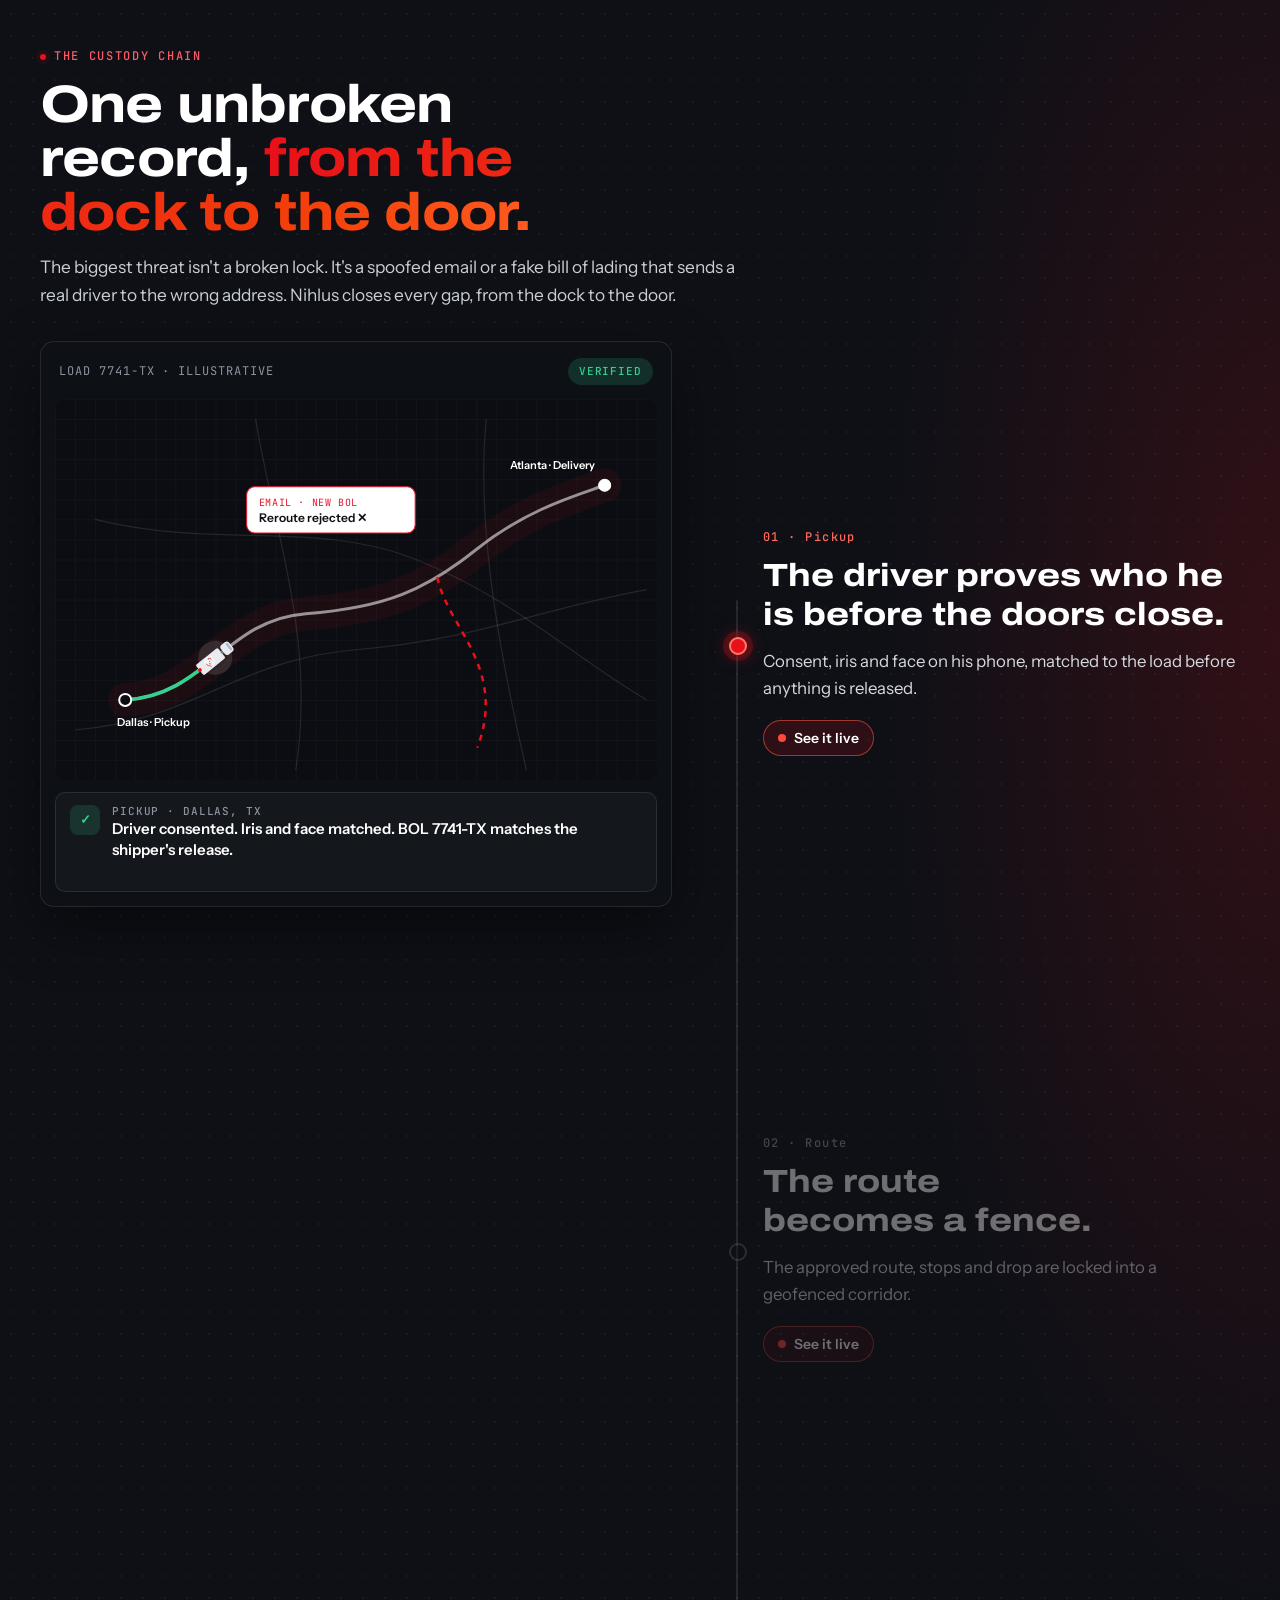
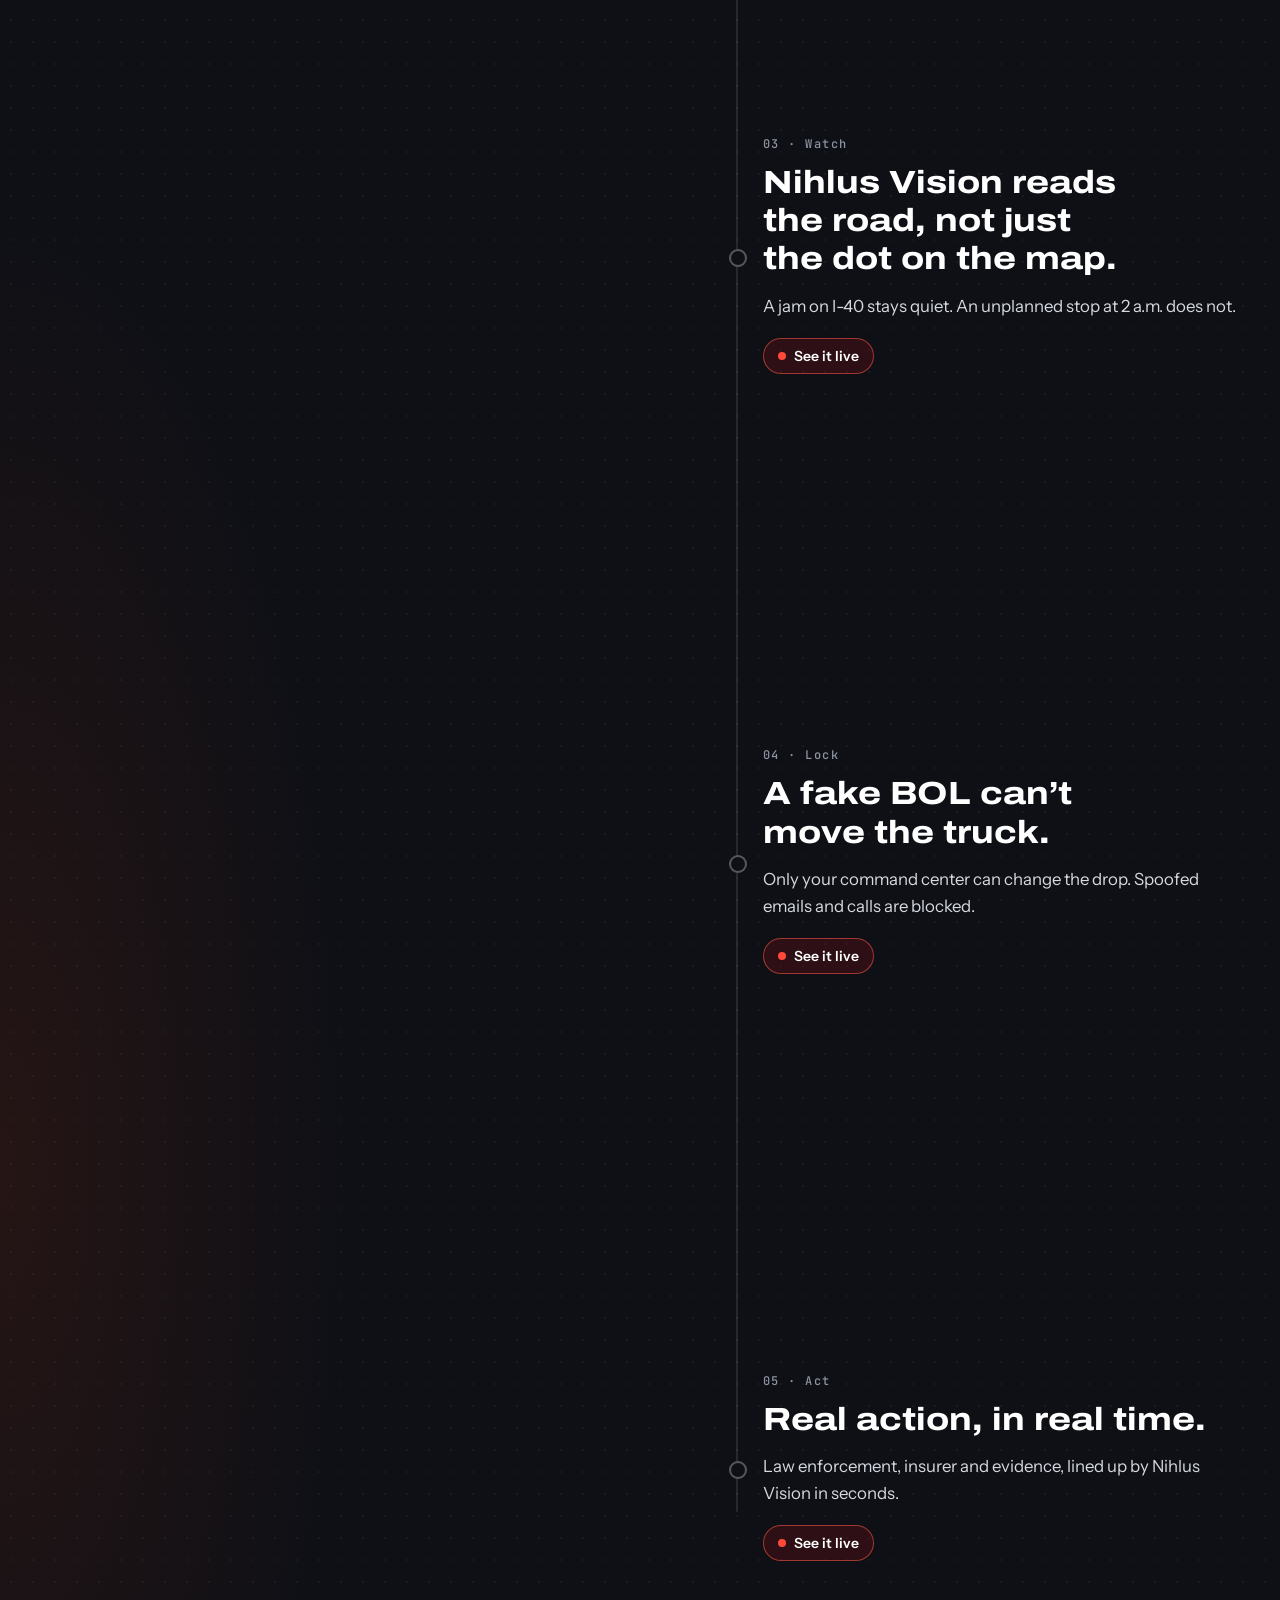
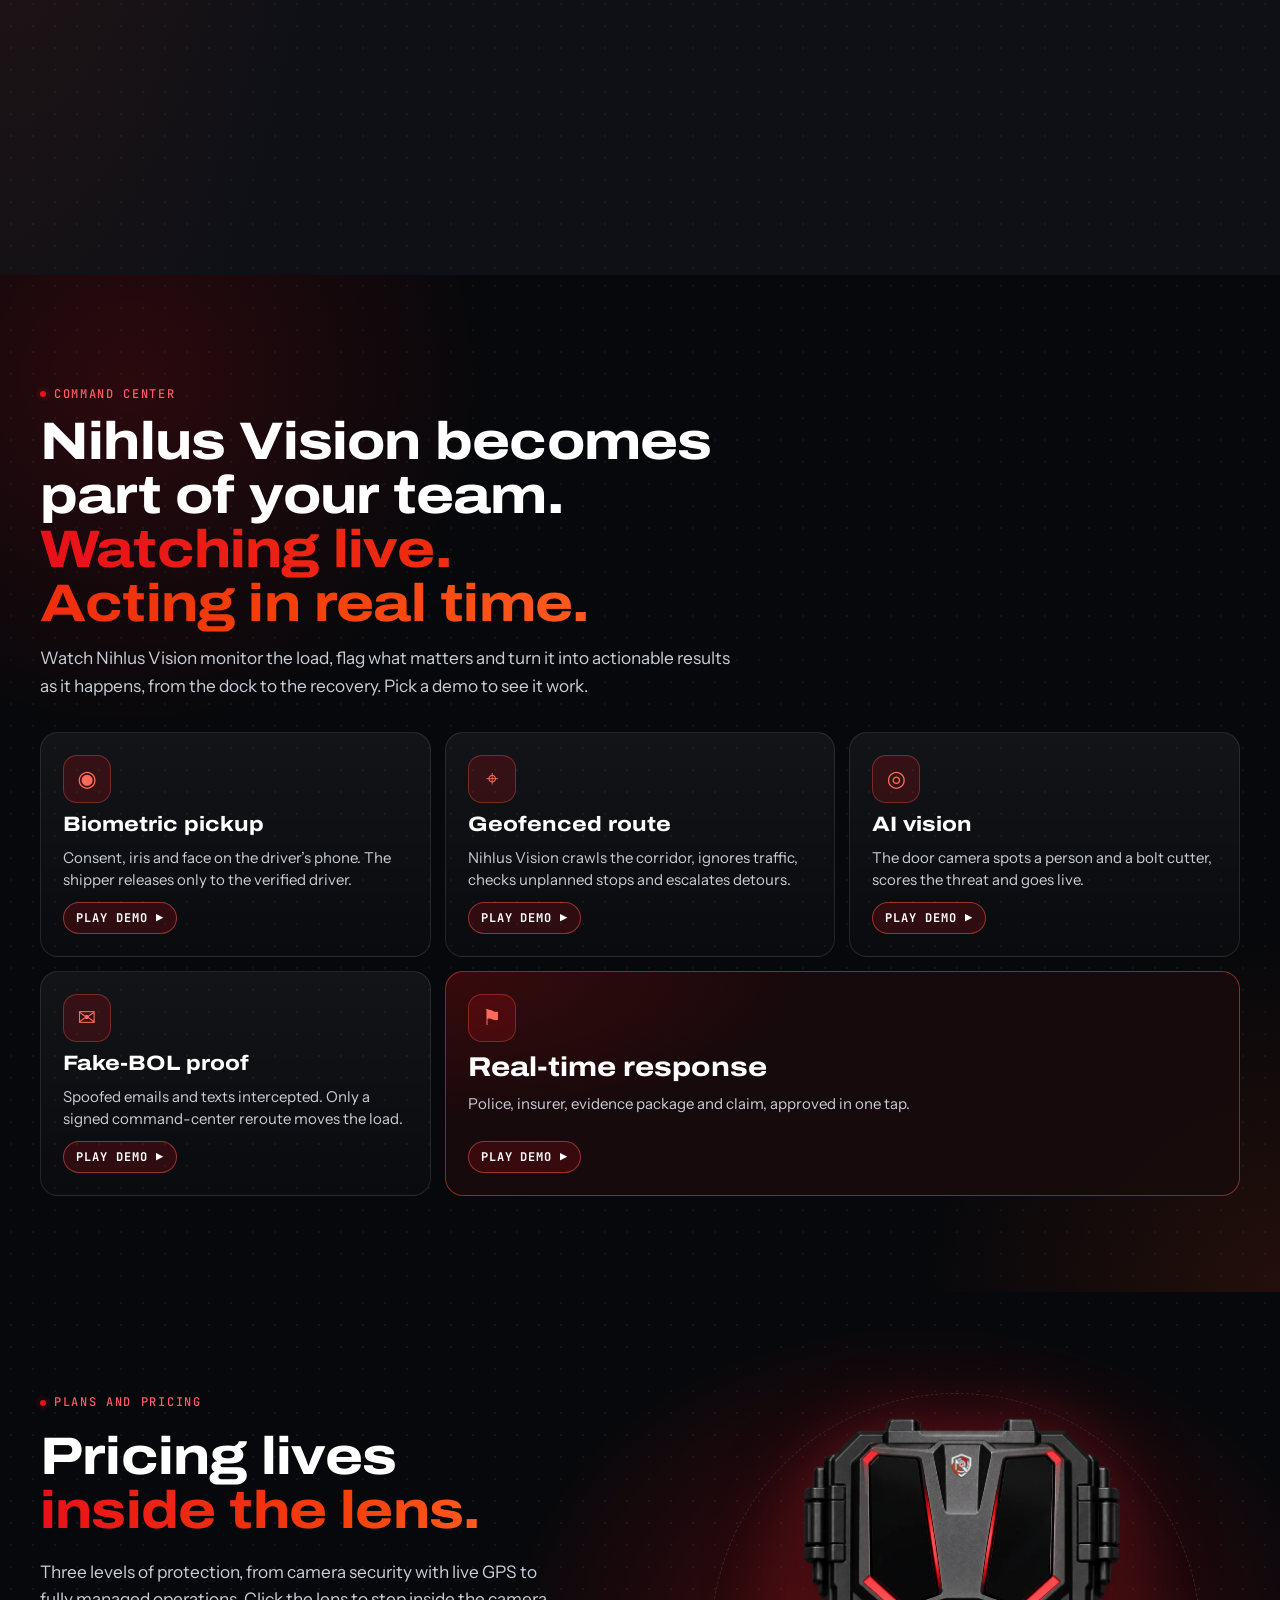
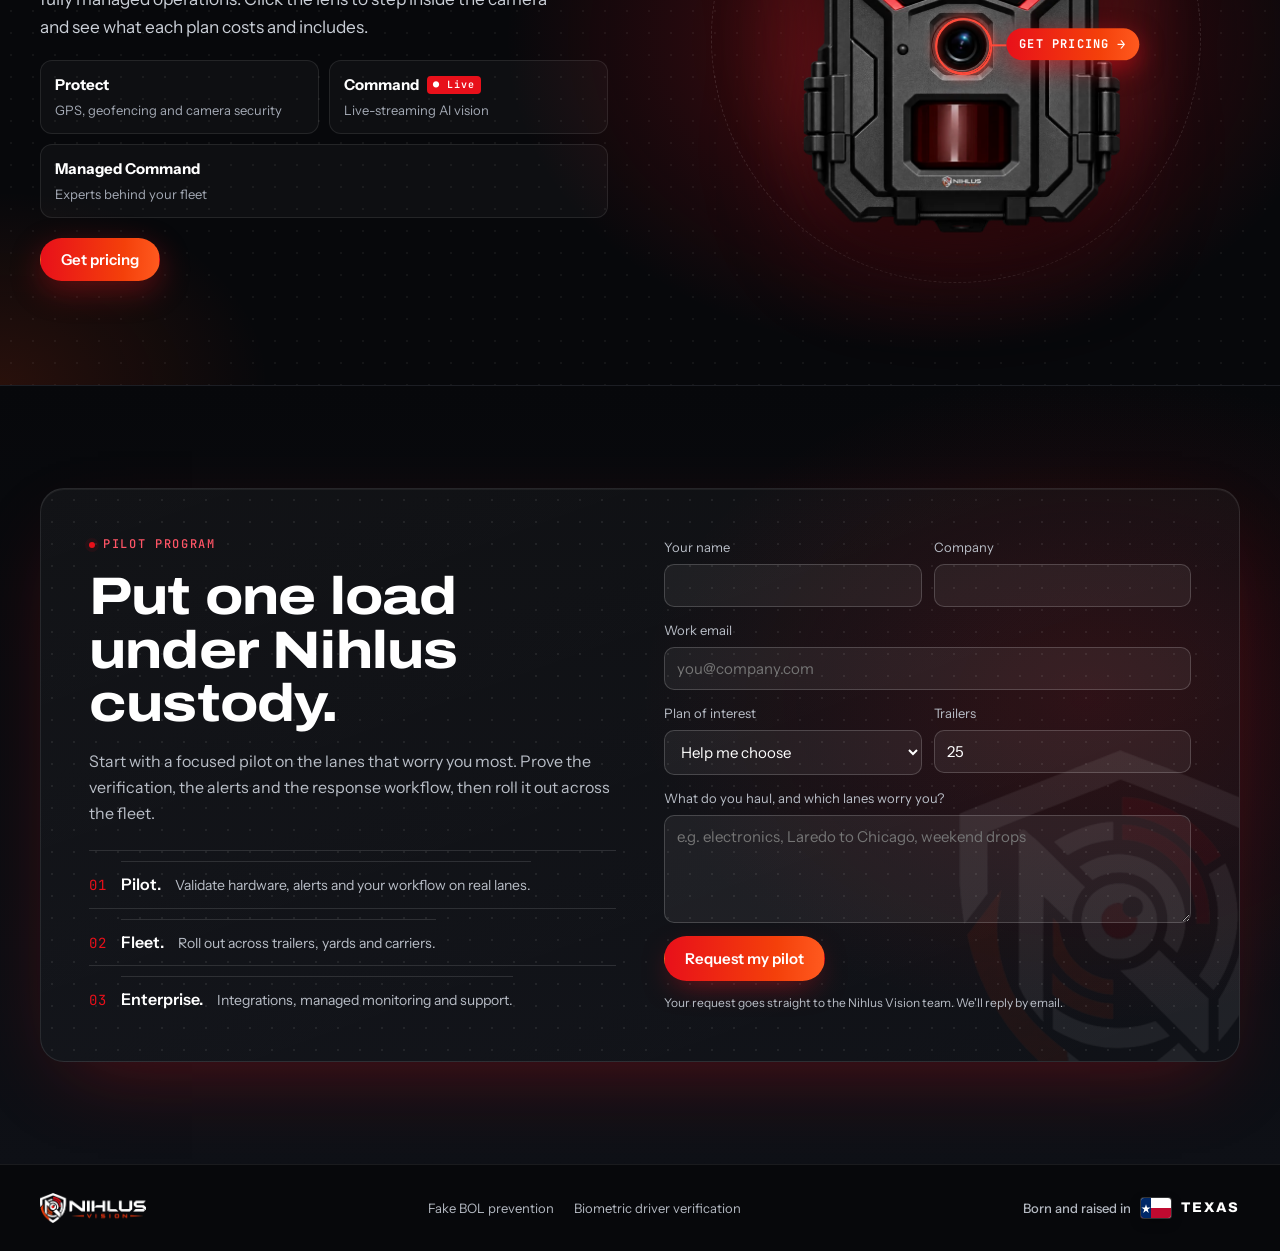
==== commit 0918f750: "Add fake BOL and biometric driver verification pages - /fake-bol-prevention and /biometric-driver-ve" ====
--- a/index.html
+++ b/index.html
@@ -1399,7 +1399,7 @@
   </div>
 </div>
 
-<footer><div class="wrap"><span style="display:flex;align-items:center;gap:14px;flex-wrap:wrap"><img class="foot-logo" src="[data-uri]" alt="Nihlus Vision" width="106" height="30"></span><span class="tx">Born and raised in <svg class="tx-flag" viewBox="0 0 30 20" aria-hidden="true"><rect width="30" height="20" fill="#fff"/><rect y="10" width="30" height="10" fill="#bf0a30"/><rect width="10" height="20" fill="#002868"/><path fill="#fff" d="M5 6.2l1.08 3.32h3.49l-2.82 2.05 1.08 3.32L5 12.84l-2.83 2.05 1.08-3.32L.43 9.52h3.49z"/></svg><b>Texas</b></span></div></footer>
+<footer><div class="wrap"><span style="display:flex;align-items:center;gap:14px;flex-wrap:wrap"><img class="foot-logo" src="[data-uri]" alt="Nihlus Vision" width="106" height="30"></span><nav aria-label="Topics" style="display:flex;flex-wrap:wrap;gap:8px 20px;align-self:center"><a href="/fake-bol-prevention" style="text-decoration:none;color:#b4b9c2">Fake BOL prevention</a><a href="/biometric-driver-verification" style="text-decoration:none;color:#b4b9c2">Biometric driver verification</a></nav><span class="tx">Born and raised in <svg class="tx-flag" viewBox="0 0 30 20" aria-hidden="true"><rect width="30" height="20" fill="#fff"/><rect y="10" width="30" height="10" fill="#bf0a30"/><rect width="10" height="20" fill="#002868"/><path fill="#fff" d="M5 6.2l1.08 3.32h3.49l-2.82 2.05 1.08 3.32L5 12.84l-2.83 2.05 1.08-3.32L.43 9.52h3.49z"/></svg><b>Texas</b></span></div></footer>
 
 <script>
 document.documentElement.classList.add('js');
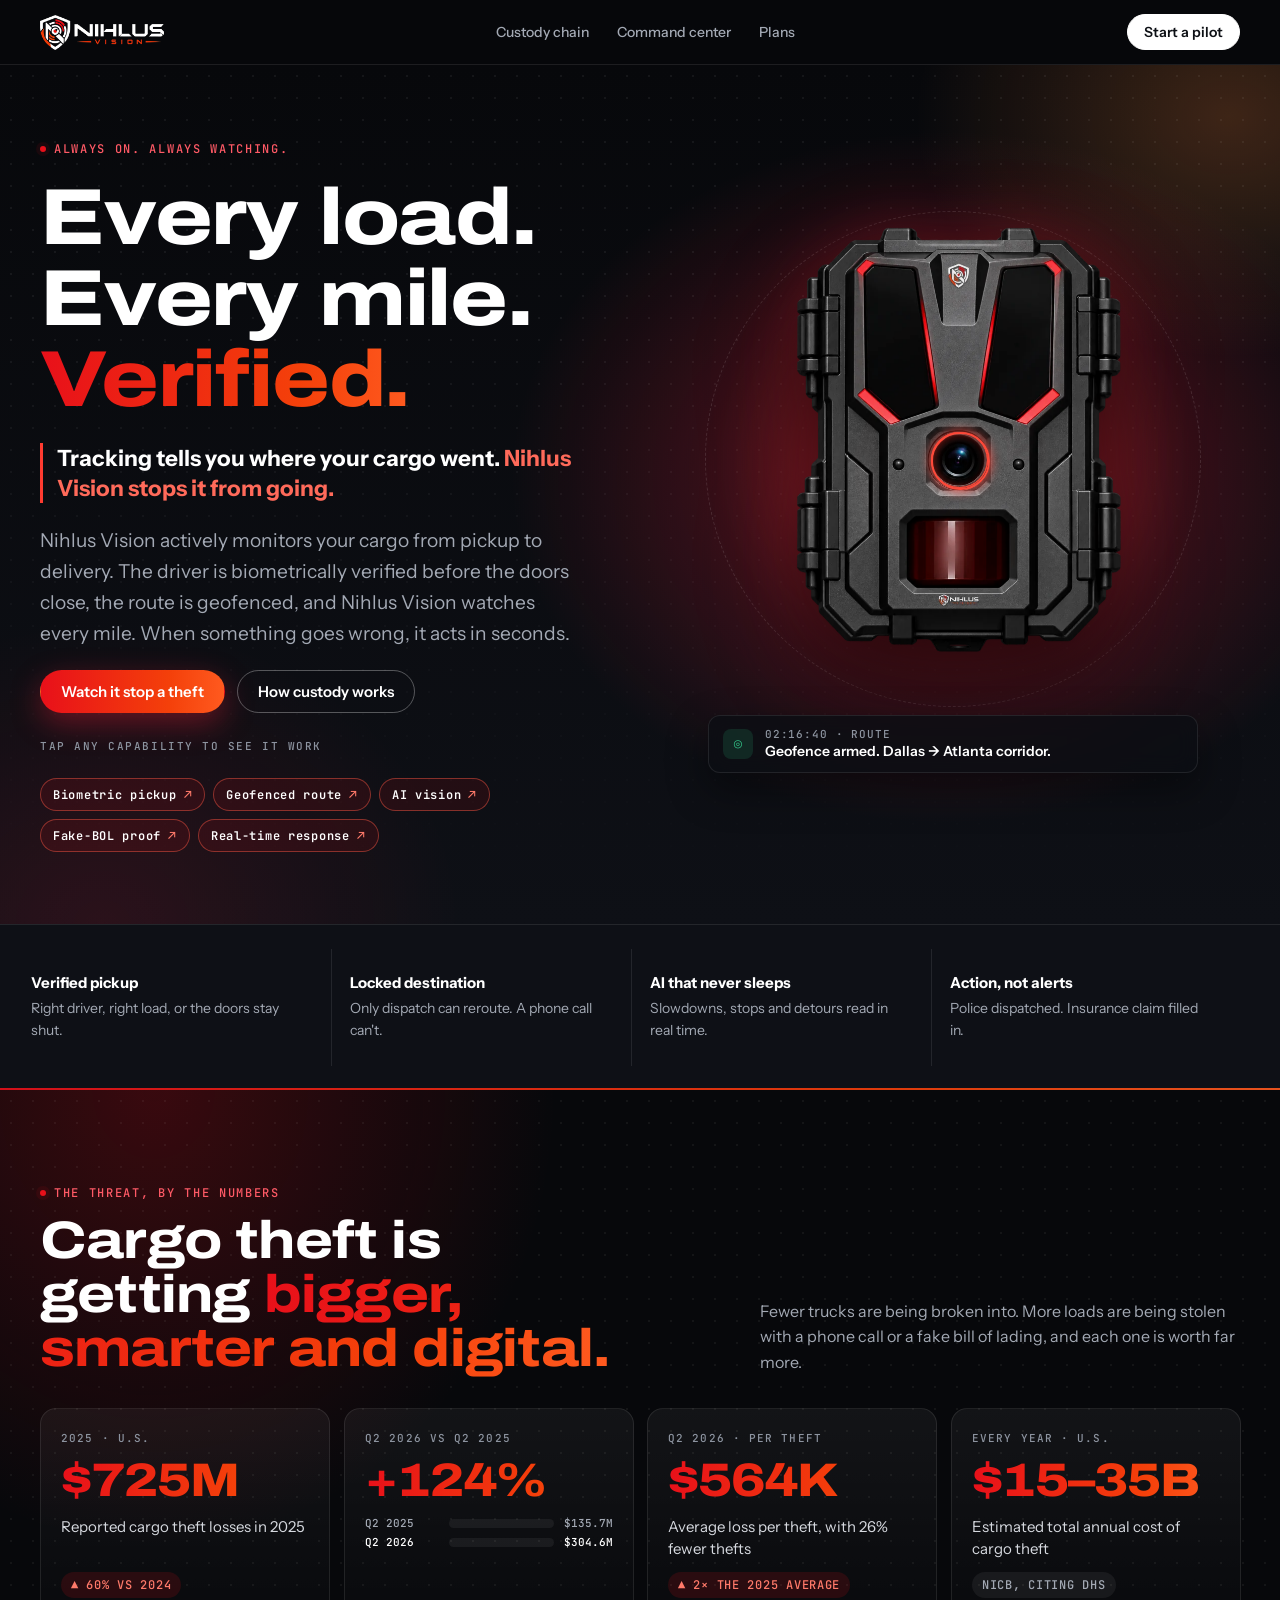
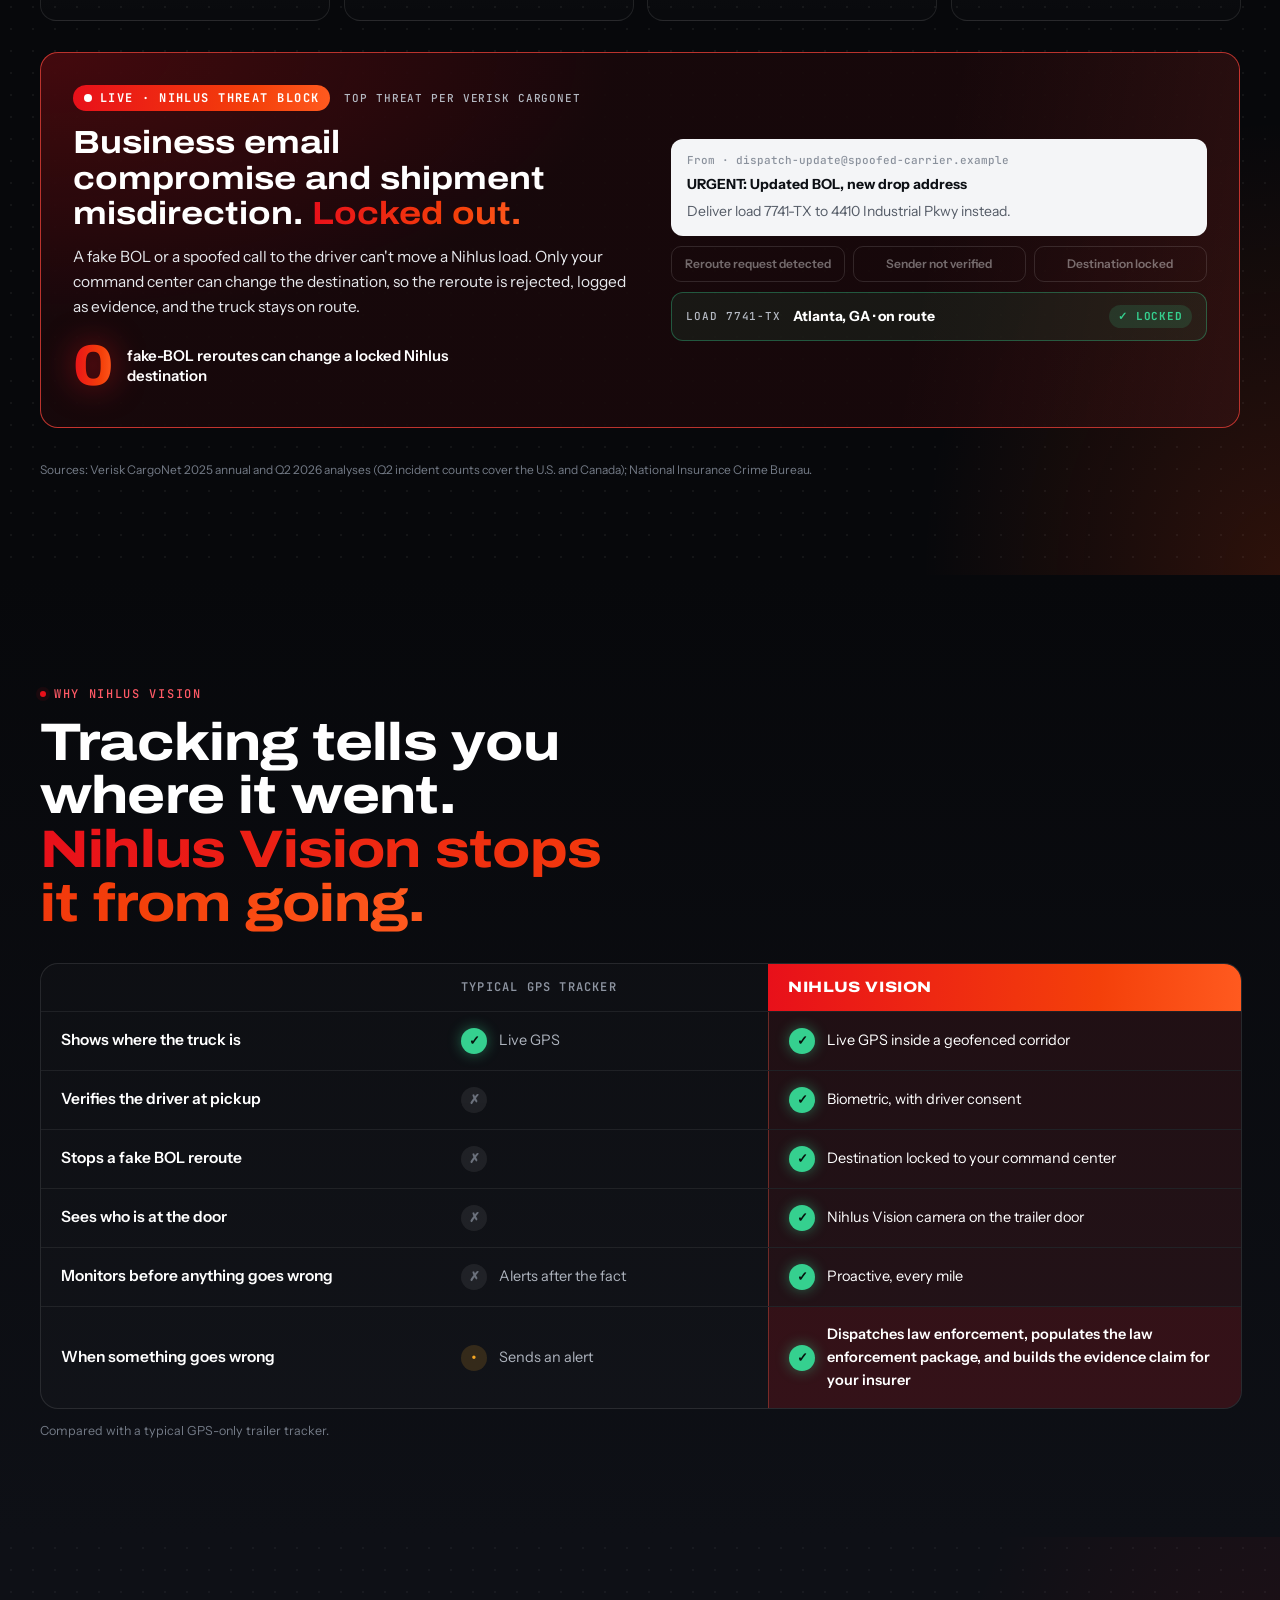
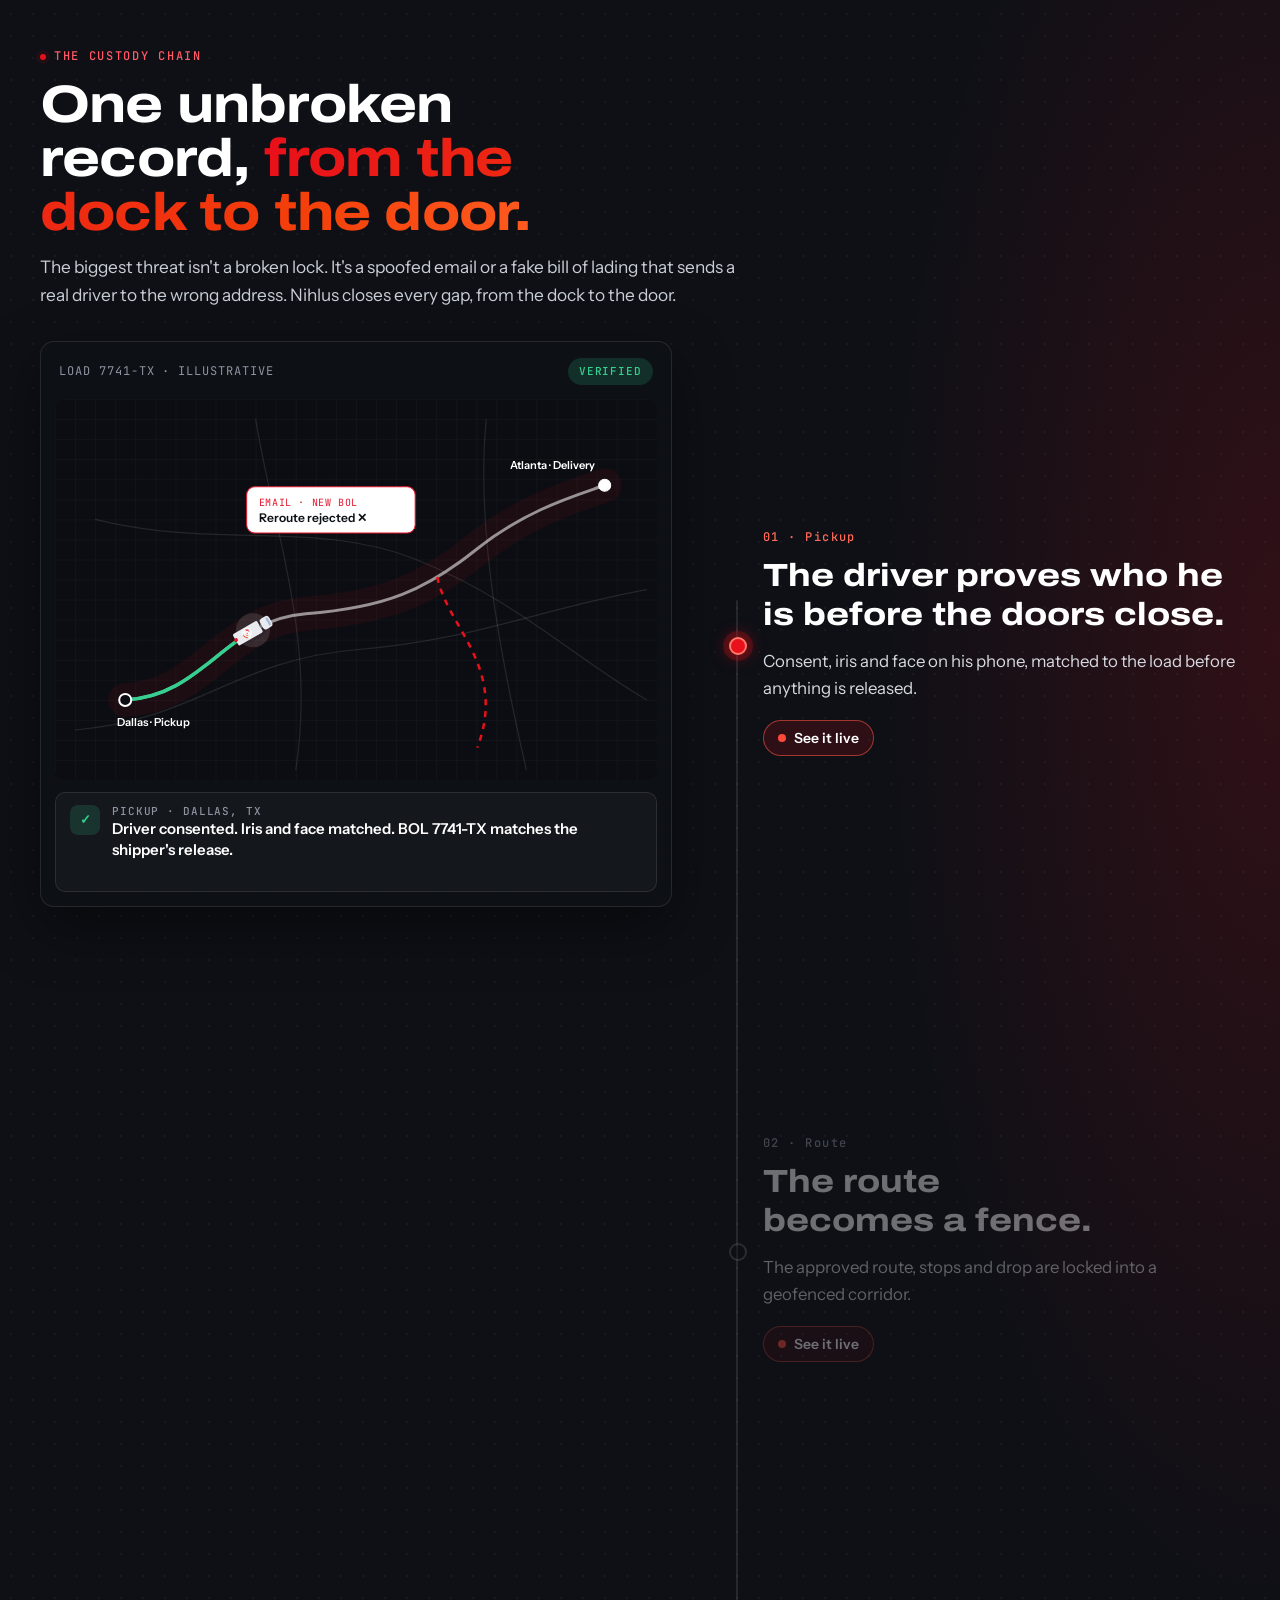
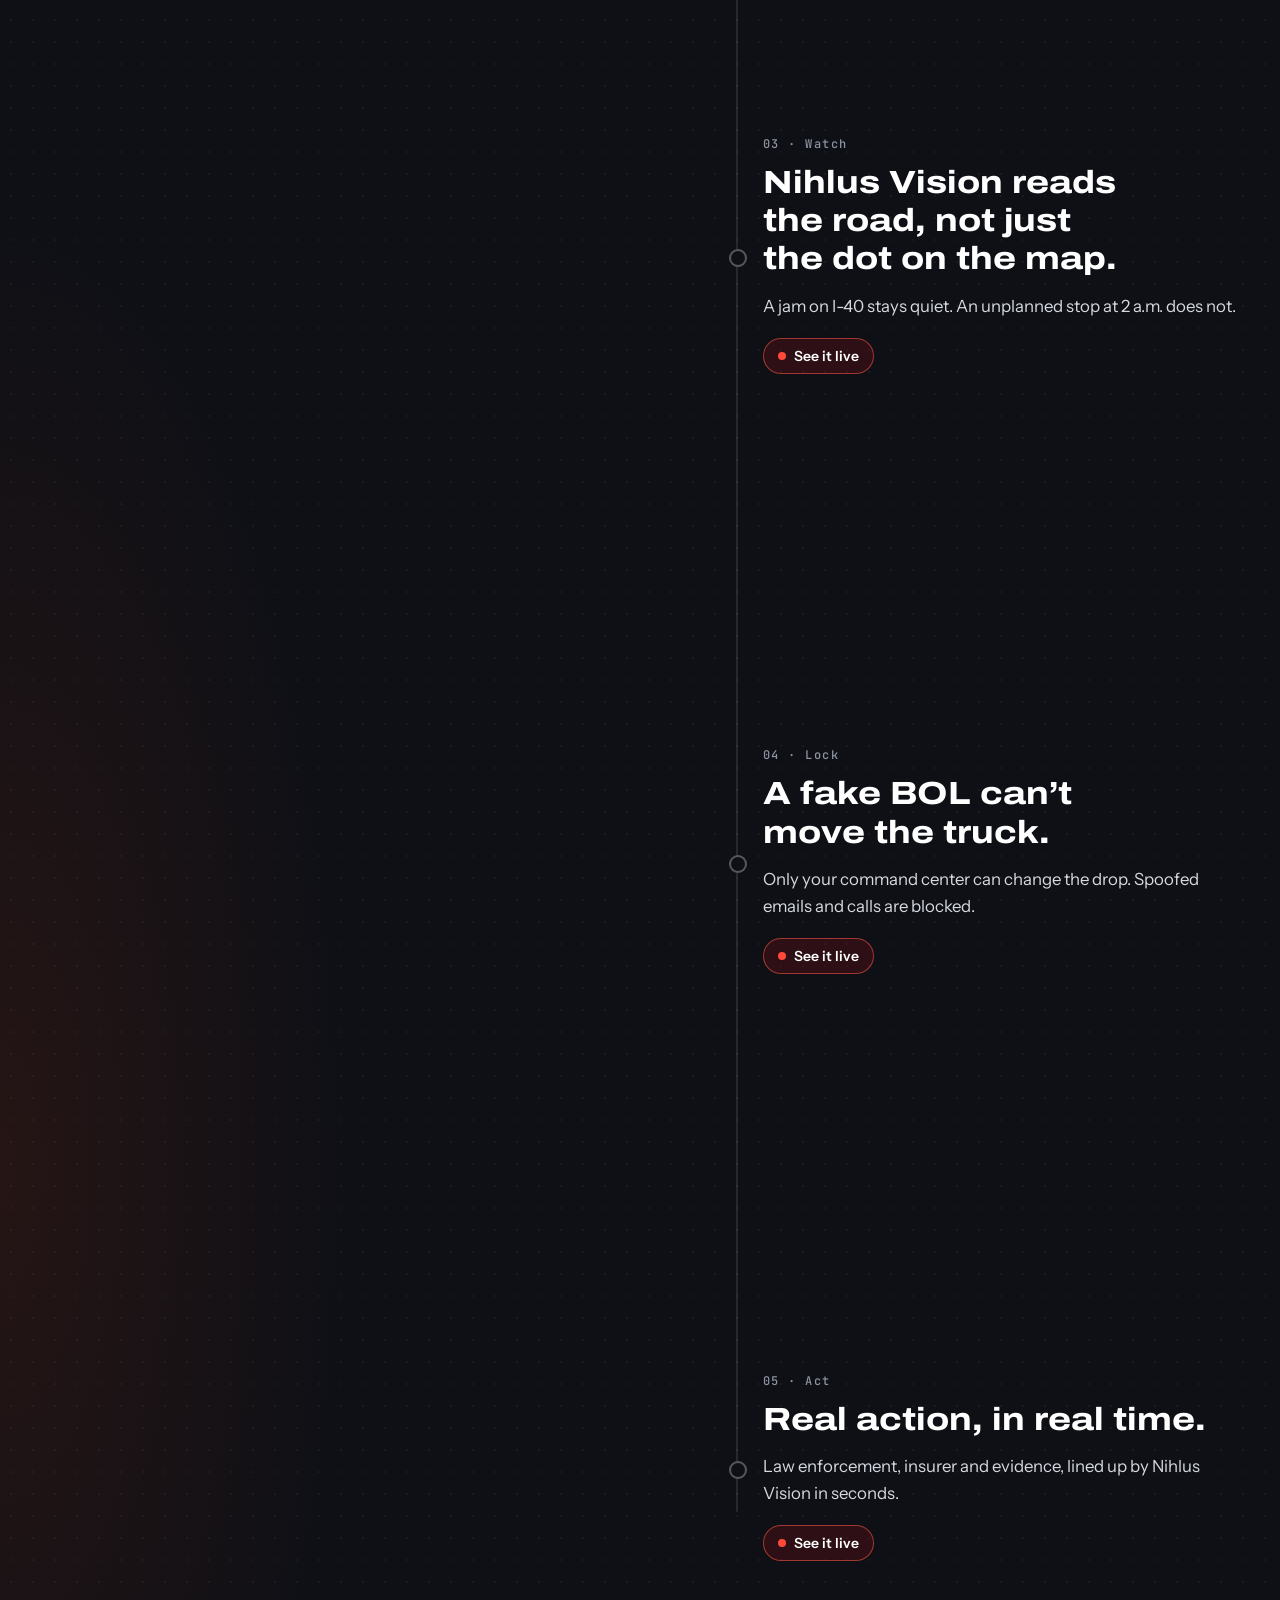
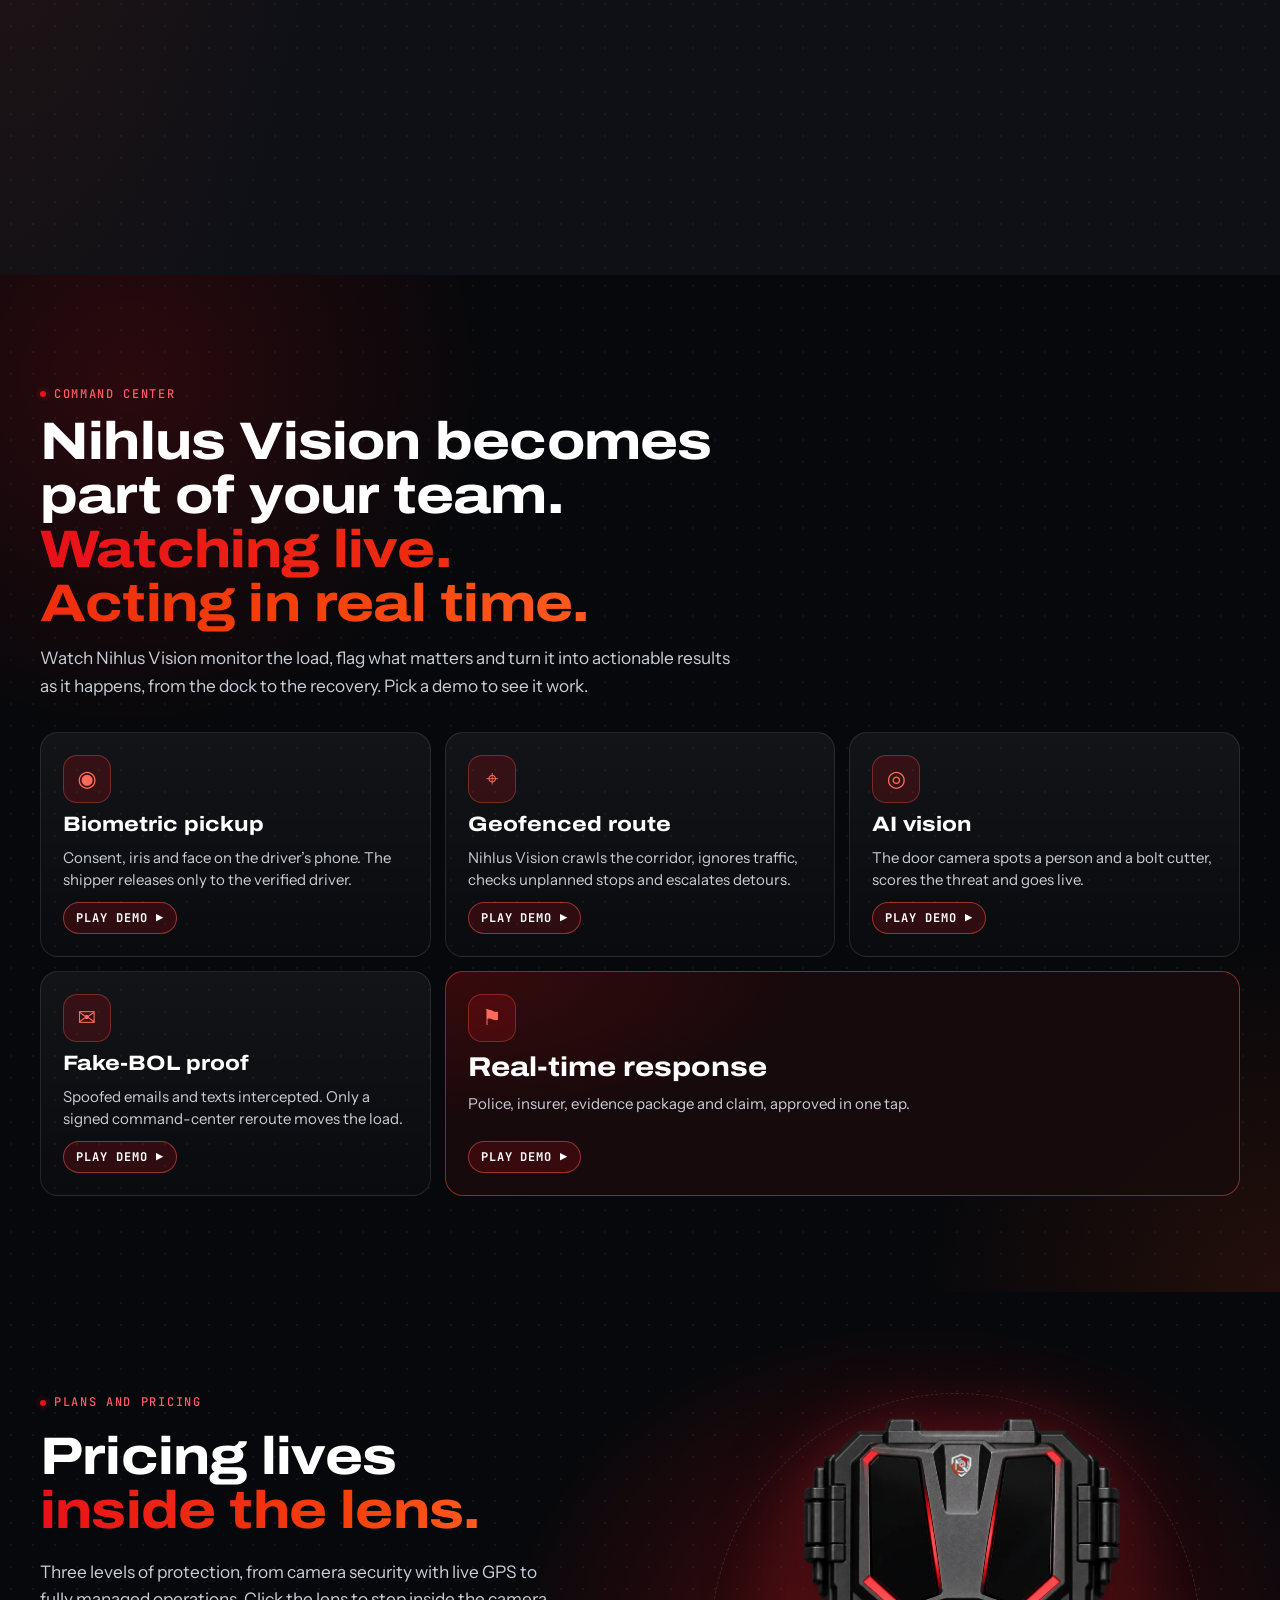
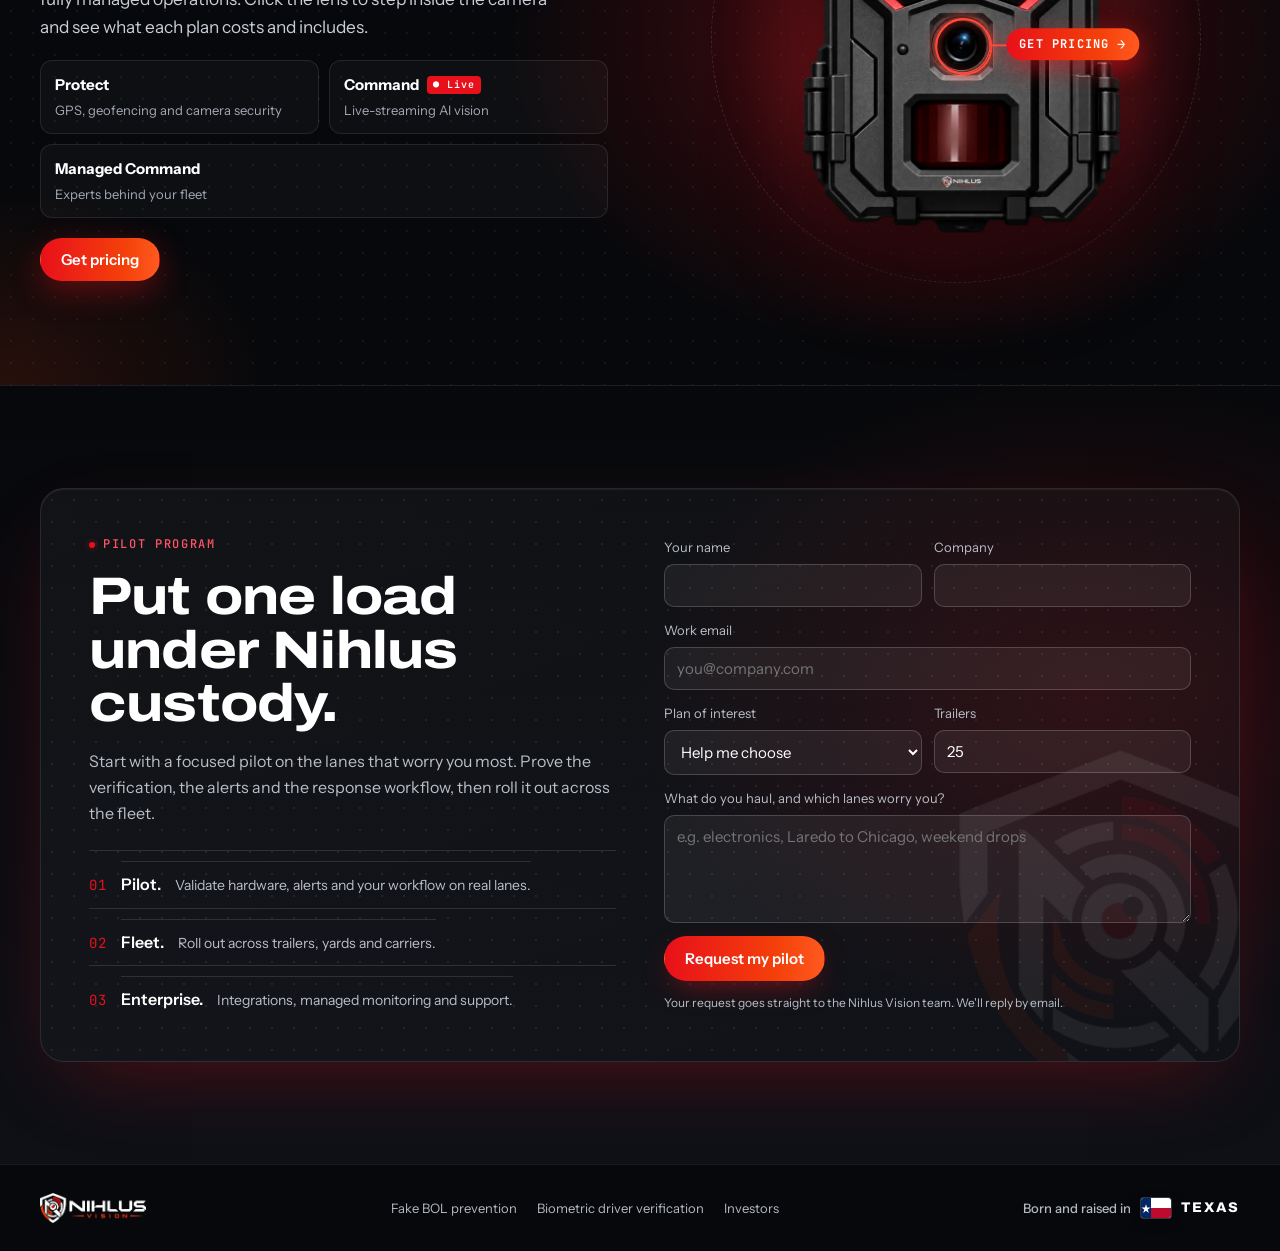
==== commit 46398d8f: "Add investors page with an inquiry form - /investors: short company overview and a form that sends i" ====
--- a/index.html
+++ b/index.html
@@ -1399,7 +1399,7 @@
   </div>
 </div>
 
-<footer><div class="wrap"><span style="display:flex;align-items:center;gap:14px;flex-wrap:wrap"><img class="foot-logo" src="[data-uri]" alt="Nihlus Vision" width="106" height="30"></span><nav aria-label="Topics" style="display:flex;flex-wrap:wrap;gap:8px 20px;align-self:center"><a href="/fake-bol-prevention" style="text-decoration:none;color:#b4b9c2">Fake BOL prevention</a><a href="/biometric-driver-verification" style="text-decoration:none;color:#b4b9c2">Biometric driver verification</a></nav><span class="tx">Born and raised in <svg class="tx-flag" viewBox="0 0 30 20" aria-hidden="true"><rect width="30" height="20" fill="#fff"/><rect y="10" width="30" height="10" fill="#bf0a30"/><rect width="10" height="20" fill="#002868"/><path fill="#fff" d="M5 6.2l1.08 3.32h3.49l-2.82 2.05 1.08 3.32L5 12.84l-2.83 2.05 1.08-3.32L.43 9.52h3.49z"/></svg><b>Texas</b></span></div></footer>
+<footer><div class="wrap"><span style="display:flex;align-items:center;gap:14px;flex-wrap:wrap"><img class="foot-logo" src="[data-uri]" alt="Nihlus Vision" width="106" height="30"></span><nav aria-label="Topics" style="display:flex;flex-wrap:wrap;gap:8px 20px;align-self:center"><a href="/fake-bol-prevention" style="text-decoration:none;color:#b4b9c2">Fake BOL prevention</a><a href="/biometric-driver-verification" style="text-decoration:none;color:#b4b9c2">Biometric driver verification</a><a href="/investors" style="text-decoration:none;color:#b4b9c2">Investors</a></nav><span class="tx">Born and raised in <svg class="tx-flag" viewBox="0 0 30 20" aria-hidden="true"><rect width="30" height="20" fill="#fff"/><rect y="10" width="30" height="10" fill="#bf0a30"/><rect width="10" height="20" fill="#002868"/><path fill="#fff" d="M5 6.2l1.08 3.32h3.49l-2.82 2.05 1.08 3.32L5 12.84l-2.83 2.05 1.08-3.32L.43 9.52h3.49z"/></svg><b>Texas</b></span></div></footer>
 
 <script>
 document.documentElement.classList.add('js');
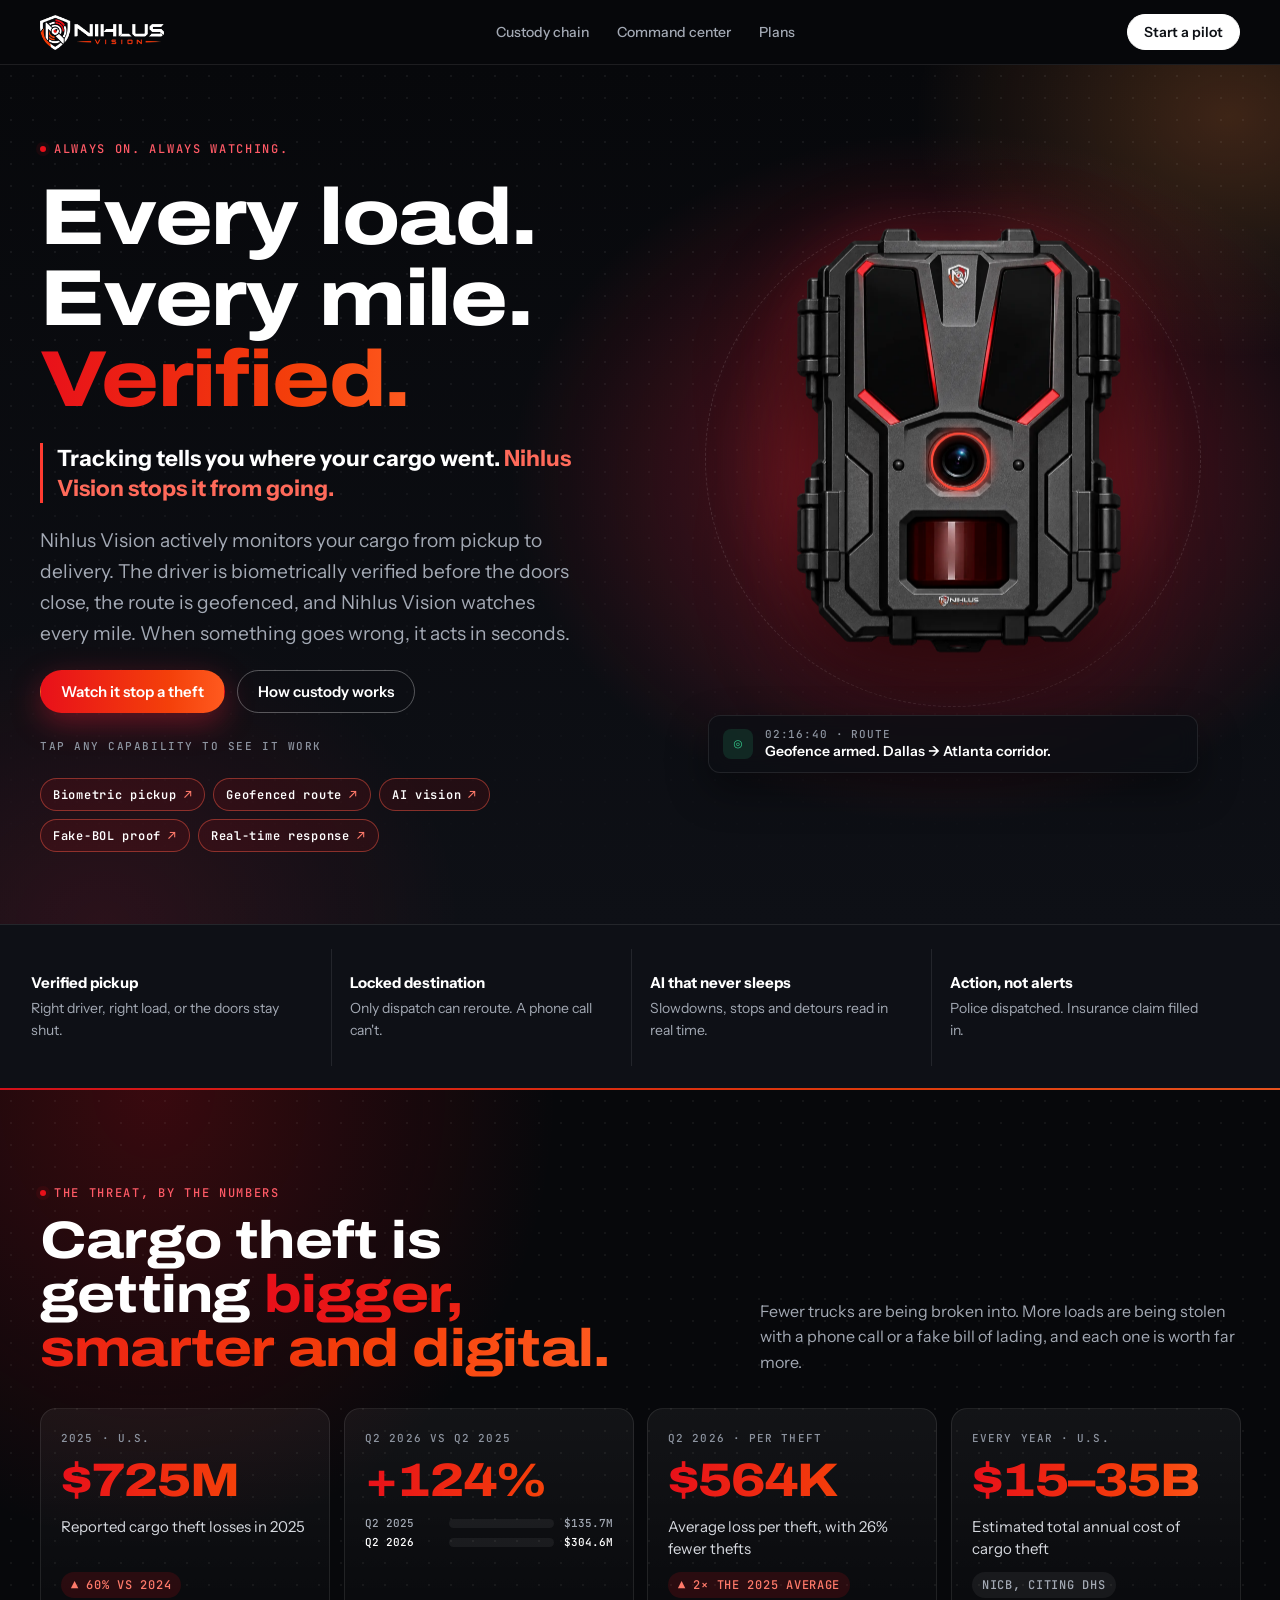
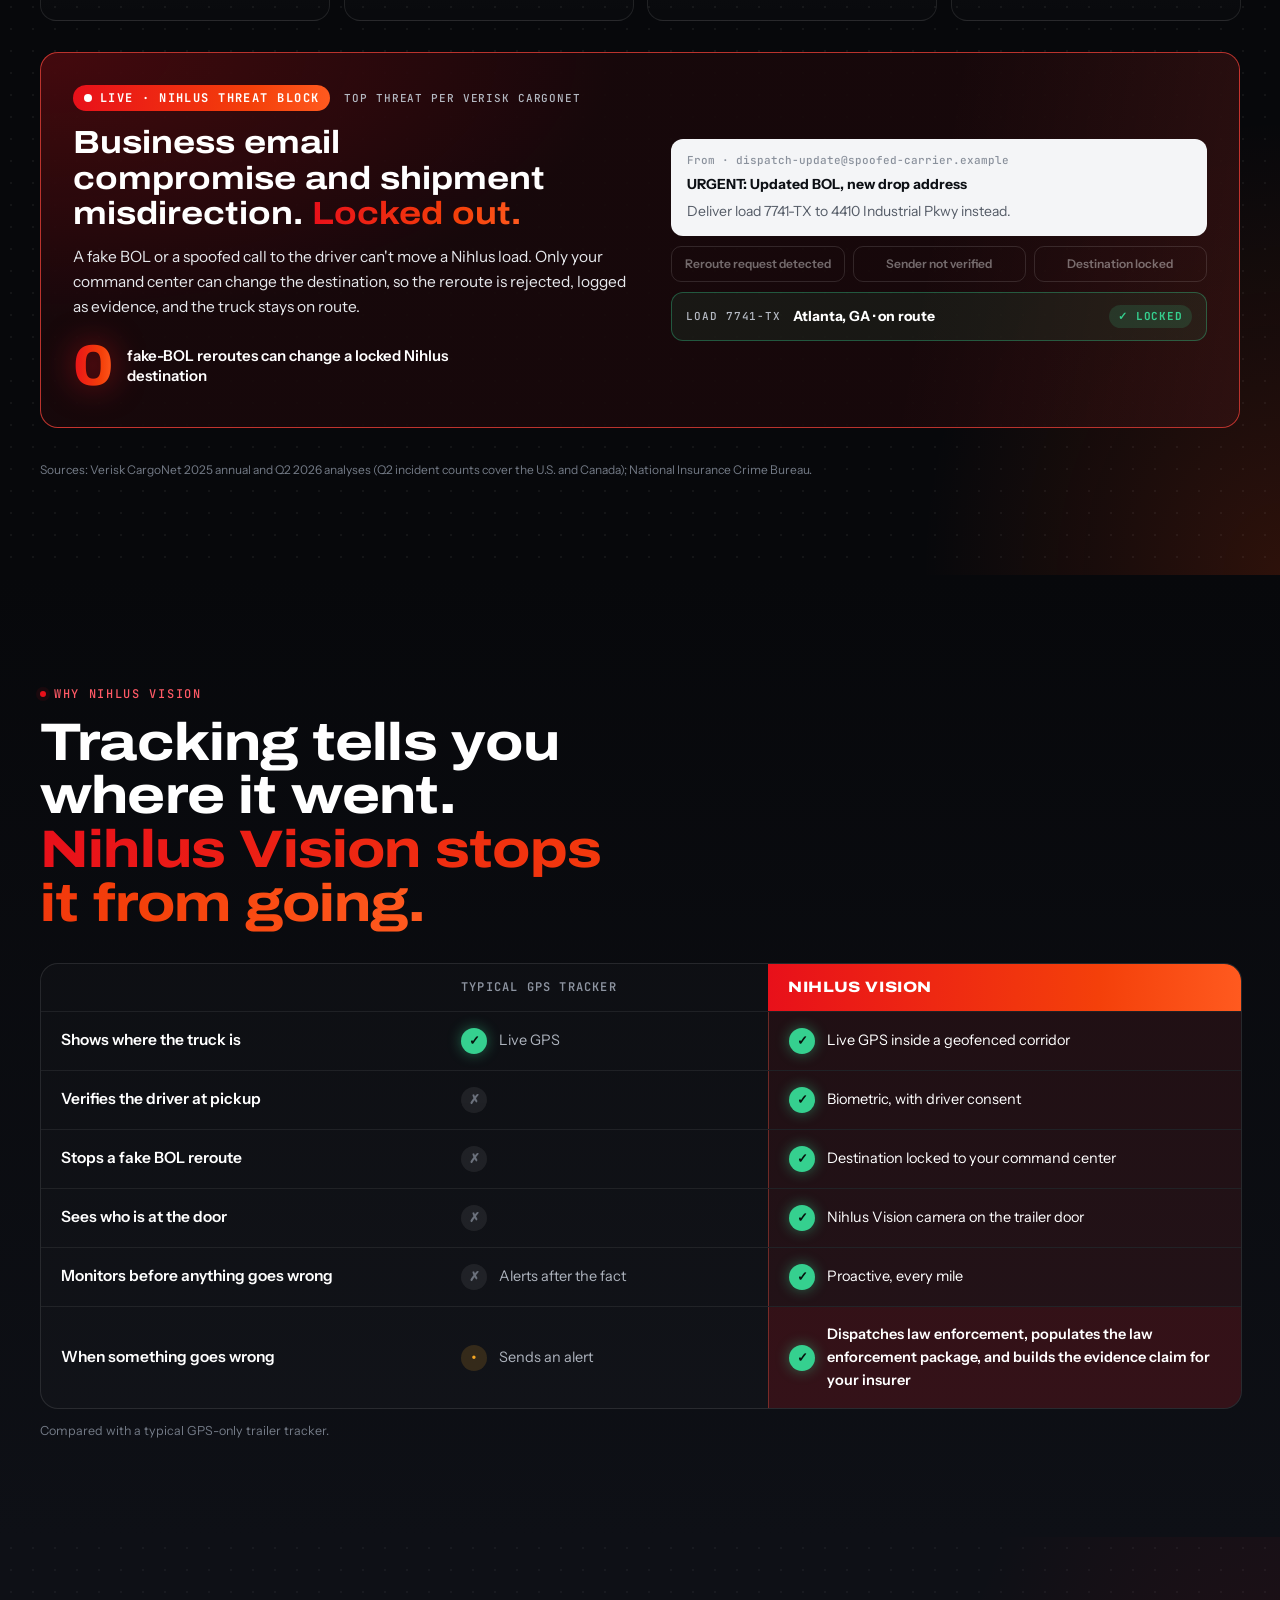
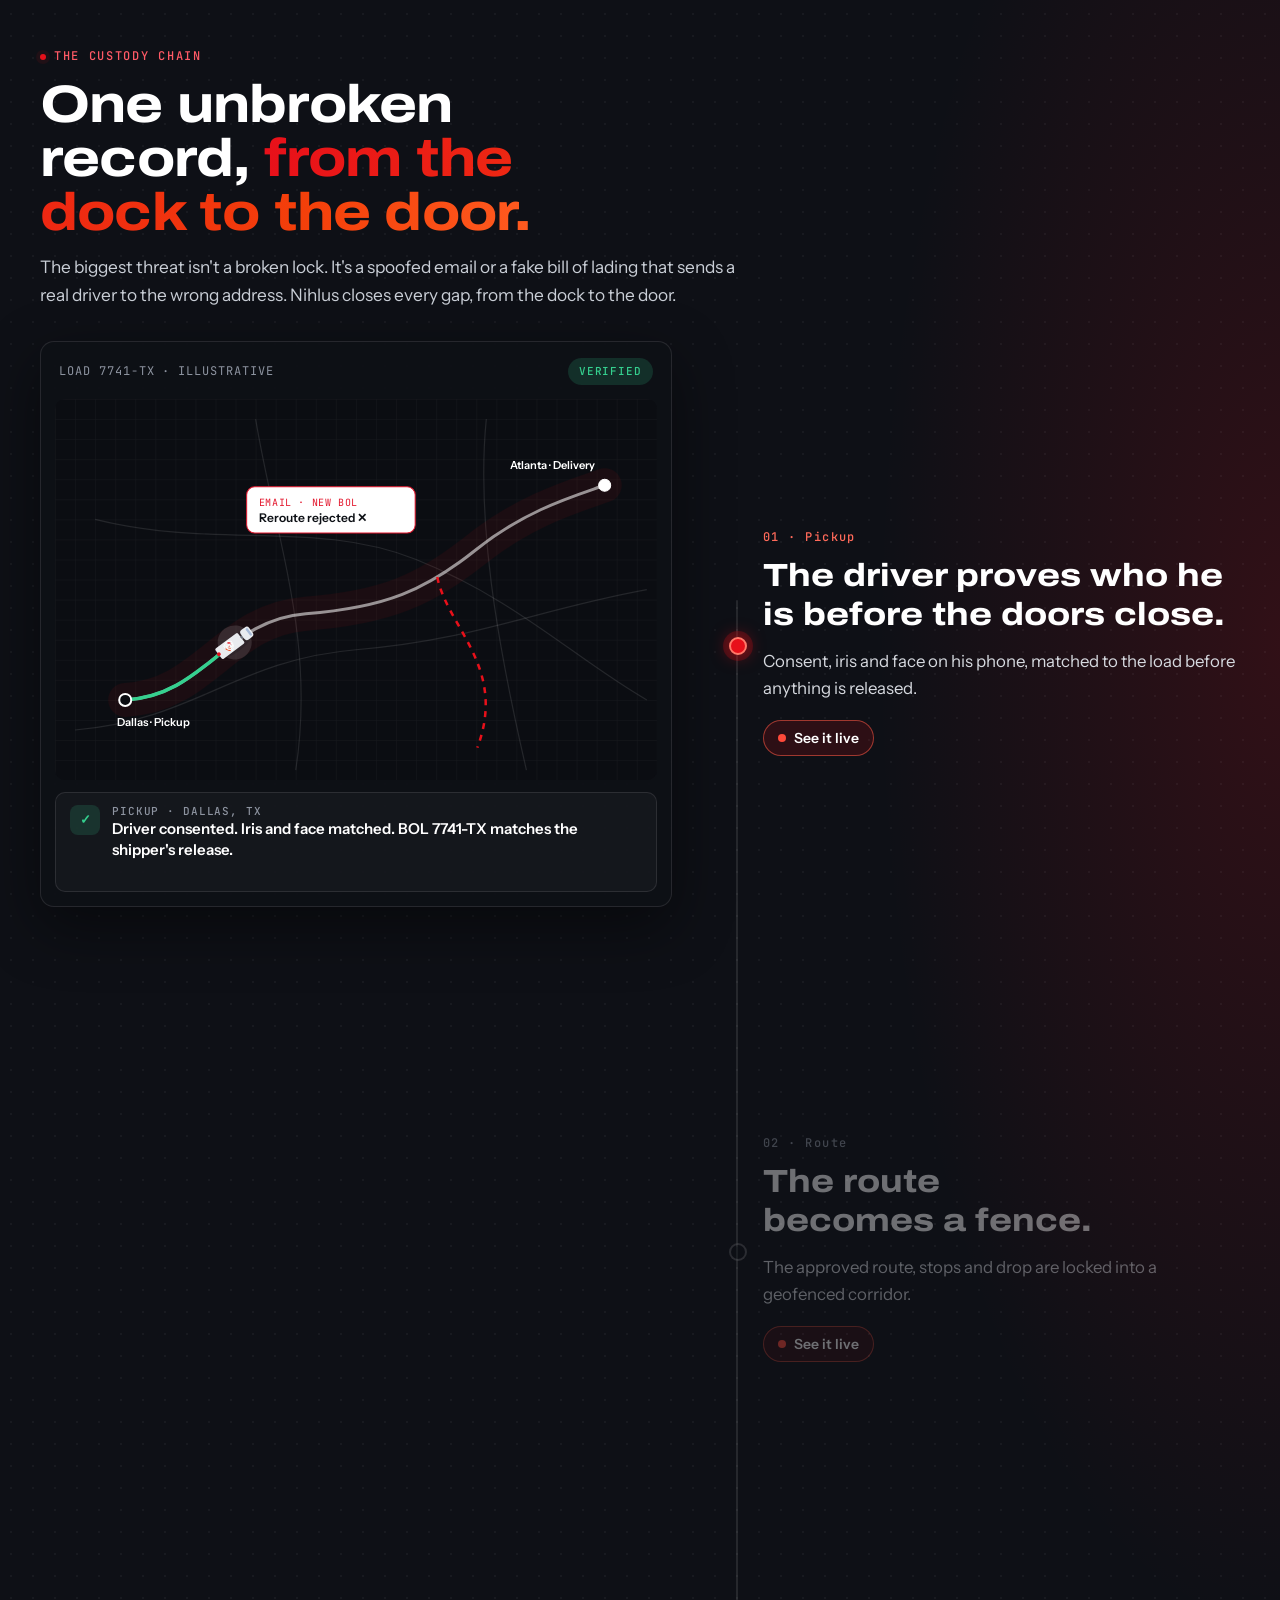
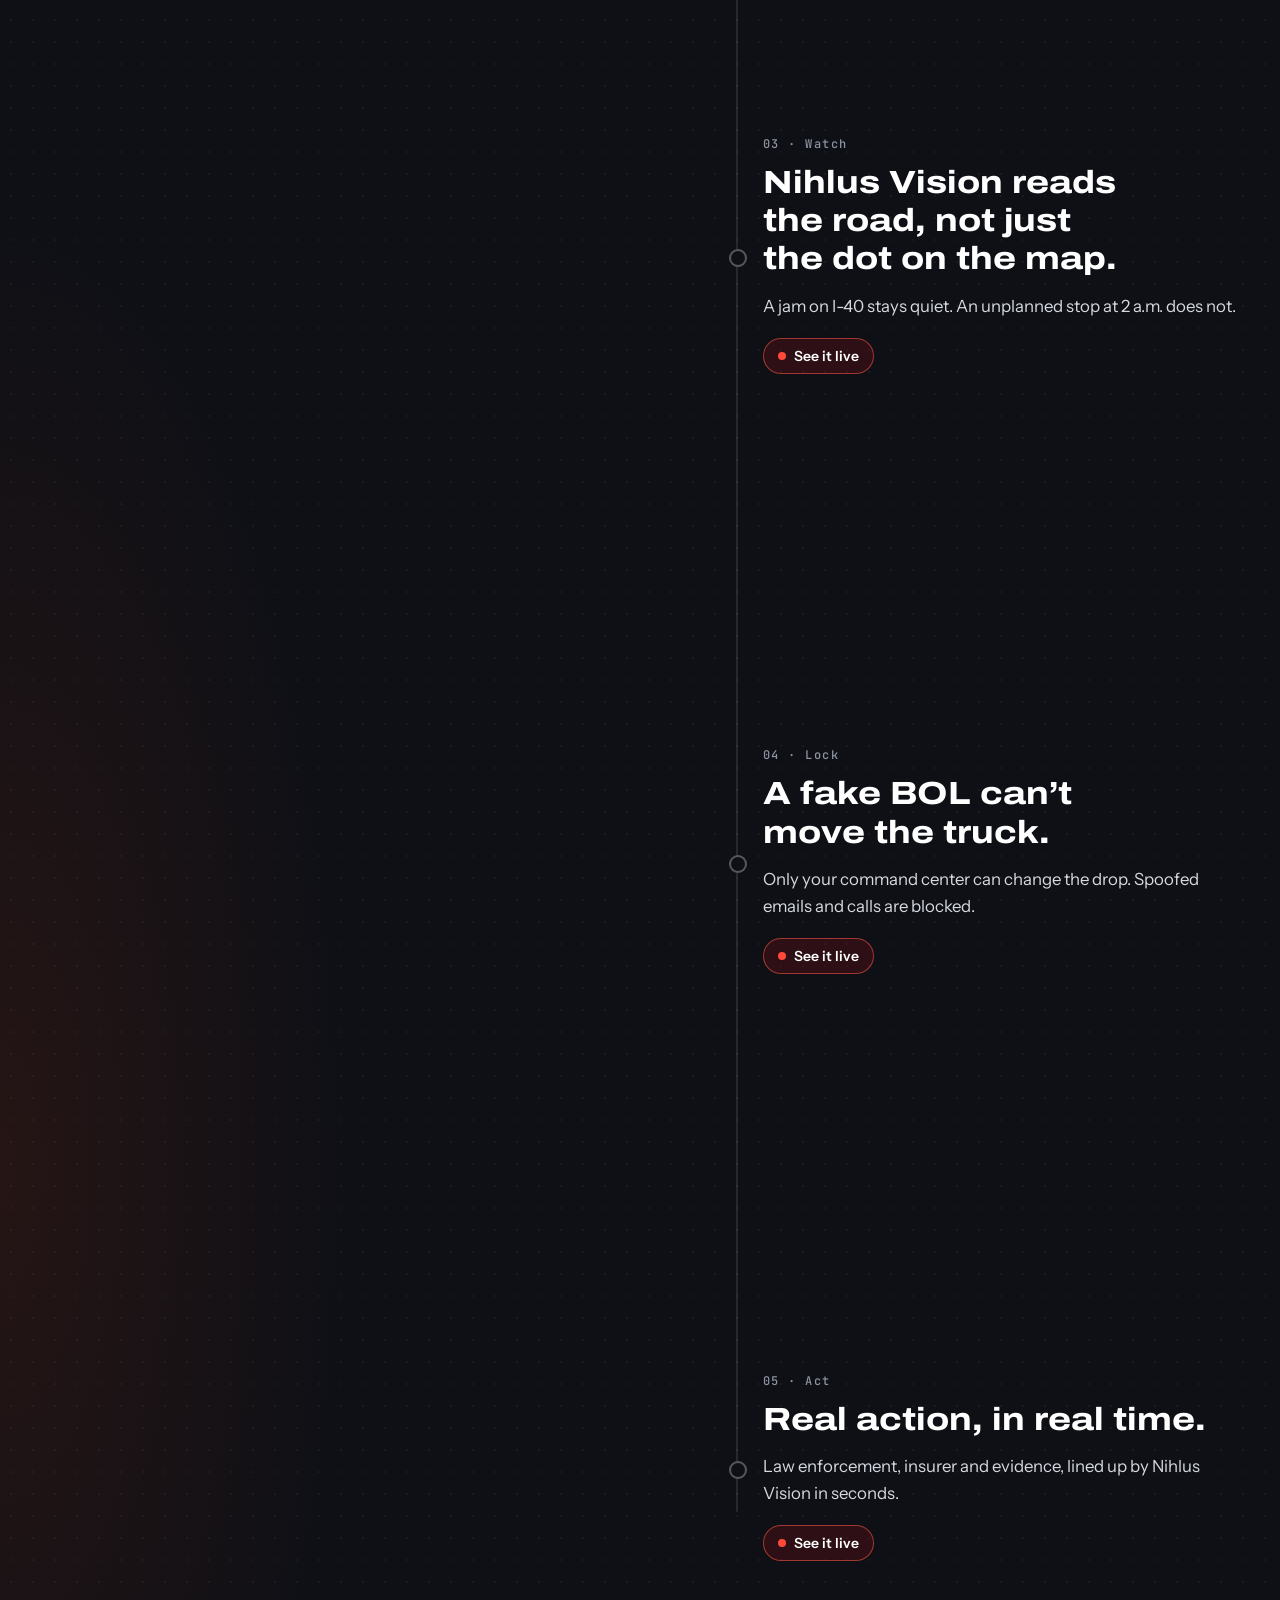
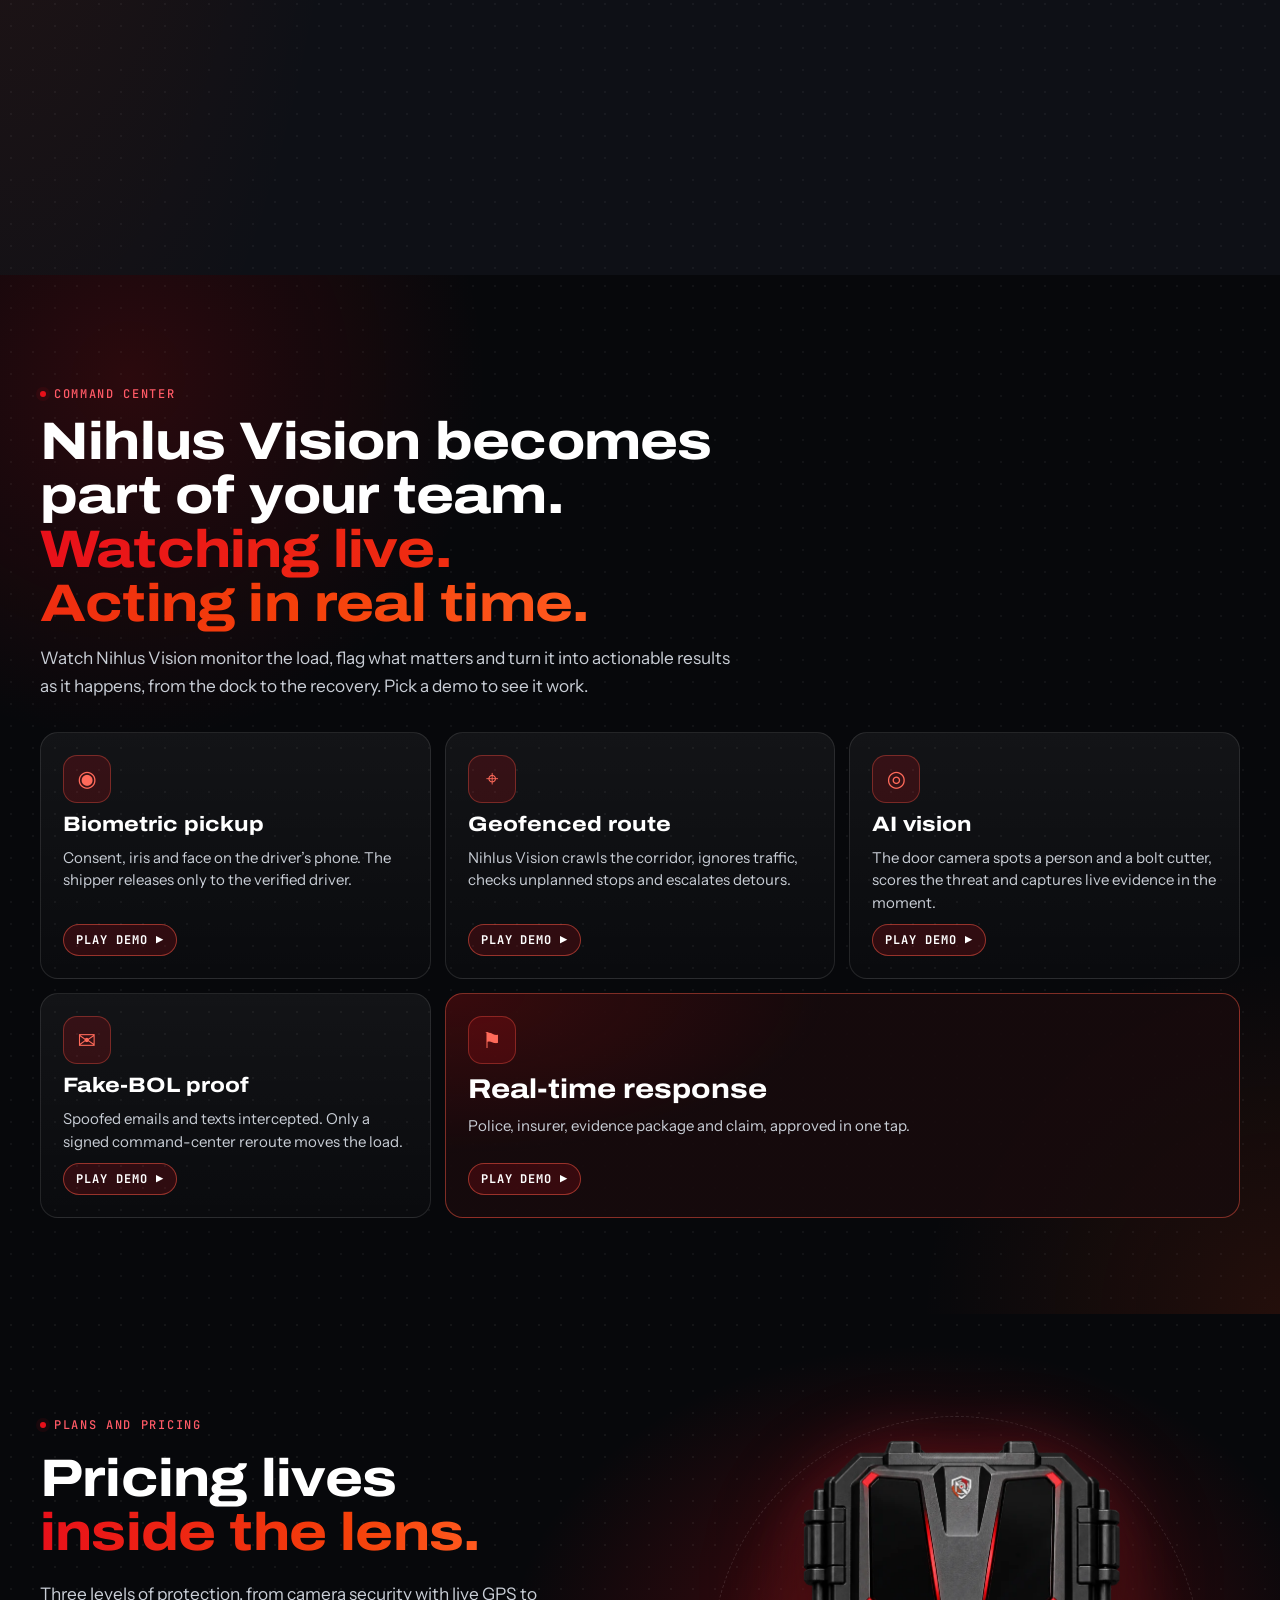
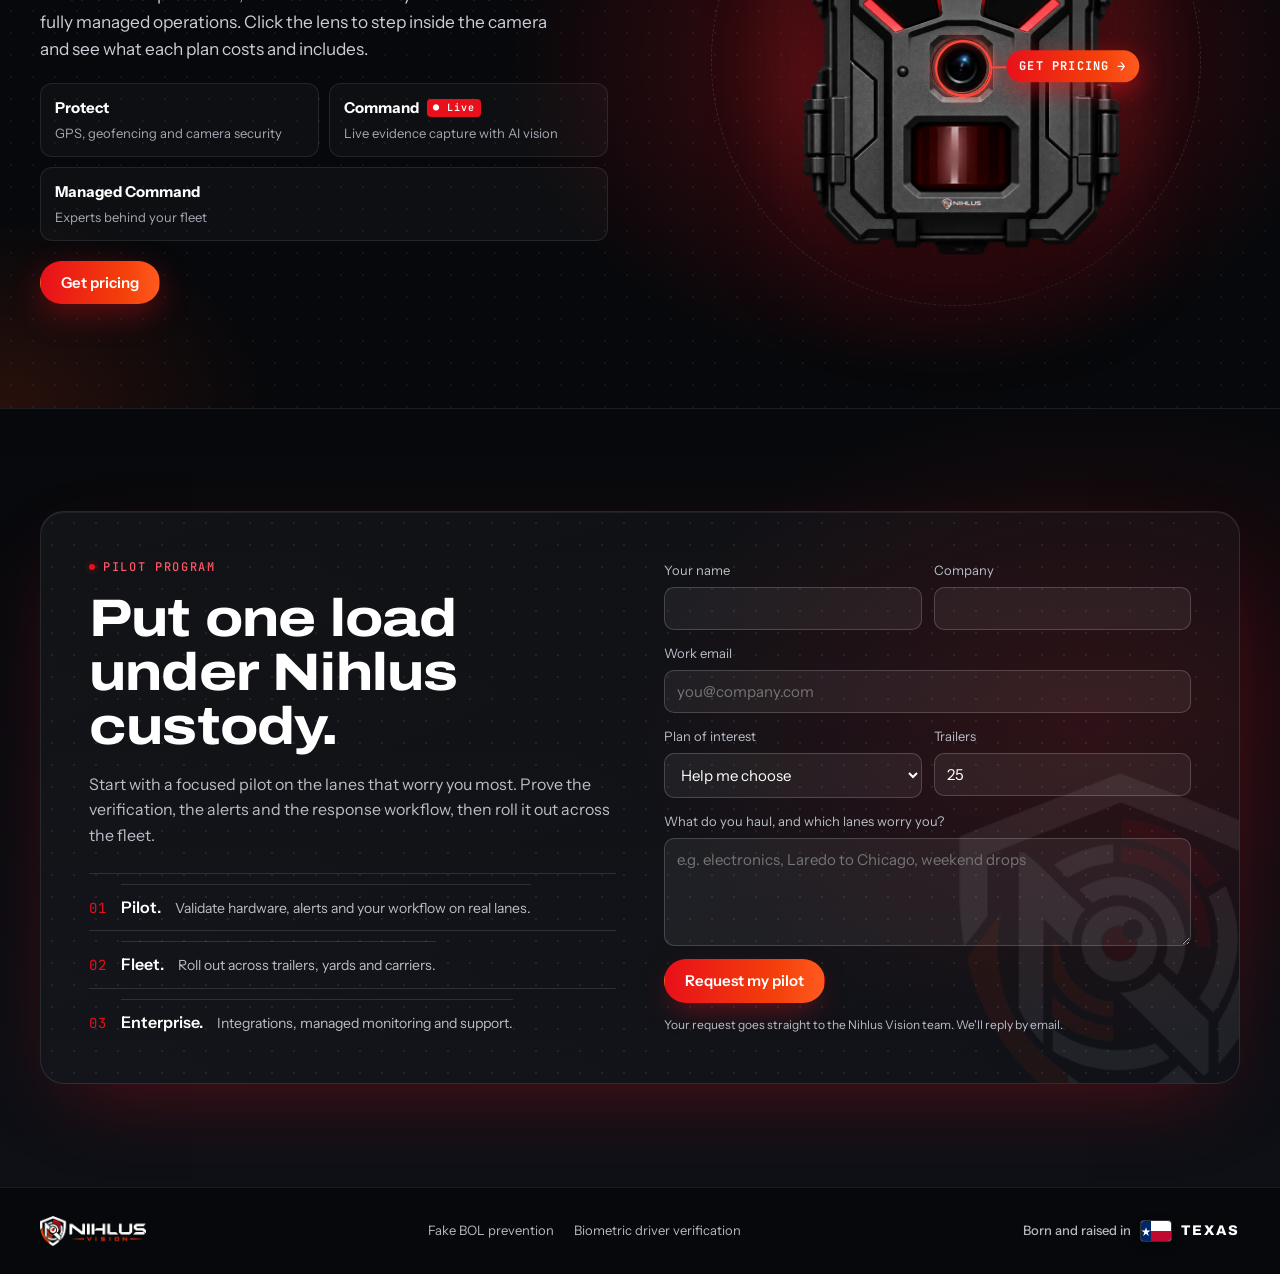
==== commit 64ce192b: "Reword live streaming as on-demand live evidence capture The camera opens a live view only when an a" ====
--- a/index.html
+++ b/index.html
@@ -1308,7 +1308,7 @@
         <span class="ct-ic" aria-hidden="true">⌖</span><b>Geofenced route</b><span class="ct-p">Nihlus Vision crawls the corridor, ignores traffic, checks unplanned stops and escalates detours.</span><span class="ct-go">Play demo ▶</span>
       </button>
       <button class="cmd-tile" type="button" data-xp="vision">
-        <span class="ct-ic" aria-hidden="true">◎</span><b>AI vision</b><span class="ct-p">The door camera spots a person and a bolt cutter, scores the threat and goes live.</span><span class="ct-go">Play demo ▶</span>
+        <span class="ct-ic" aria-hidden="true">◎</span><b>AI vision</b><span class="ct-p">The door camera spots a person and a bolt cutter, scores the threat and captures live evidence in the moment.</span><span class="ct-go">Play demo ▶</span>
       </button>
       <button class="cmd-tile" type="button" data-xp="bol">
         <span class="ct-ic" aria-hidden="true">✉</span><b>Fake-BOL proof</b><span class="ct-p">Spoofed emails and texts intercepted. Only a signed command-center reroute moves the load.</span><span class="ct-go">Play demo ▶</span>
@@ -1328,7 +1328,7 @@
       <p>Three levels of protection, from camera security with live GPS to fully managed operations. Click the lens to step inside the camera and see what each plan costs and includes.</p>
       <ul class="vault-plans">
         <li><b>Protect</b><span>GPS, geofencing and camera security</span></li>
-        <li><b>Command <em>● Live</em></b><span>Live-streaming AI vision</span></li>
+        <li><b>Command <em>● Live</em></b><span>Live evidence capture with AI vision</span></li>
         <li class="wide"><b>Managed Command</b><span>Experts behind your fleet</span></li>
       </ul>
       <button class="btn primary" type="button" data-vault>Get pricing</button>
@@ -1399,7 +1399,7 @@
   </div>
 </div>
 
-<footer><div class="wrap"><span style="display:flex;align-items:center;gap:14px;flex-wrap:wrap"><img class="foot-logo" src="[data-uri]" alt="Nihlus Vision" width="106" height="30"></span><nav aria-label="Topics" style="display:flex;flex-wrap:wrap;gap:8px 20px;align-self:center"><a href="/fake-bol-prevention" style="text-decoration:none;color:#b4b9c2">Fake BOL prevention</a><a href="/biometric-driver-verification" style="text-decoration:none;color:#b4b9c2">Biometric driver verification</a><a href="/investors" style="text-decoration:none;color:#b4b9c2">Investors</a></nav><span class="tx">Born and raised in <svg class="tx-flag" viewBox="0 0 30 20" aria-hidden="true"><rect width="30" height="20" fill="#fff"/><rect y="10" width="30" height="10" fill="#bf0a30"/><rect width="10" height="20" fill="#002868"/><path fill="#fff" d="M5 6.2l1.08 3.32h3.49l-2.82 2.05 1.08 3.32L5 12.84l-2.83 2.05 1.08-3.32L.43 9.52h3.49z"/></svg><b>Texas</b></span></div></footer>
+<footer><div class="wrap"><span style="display:flex;align-items:center;gap:14px;flex-wrap:wrap"><img class="foot-logo" src="[data-uri]" alt="Nihlus Vision" width="106" height="30"></span><nav aria-label="Topics" style="display:flex;flex-wrap:wrap;gap:8px 20px;align-self:center"><a href="/fake-bol-prevention" style="text-decoration:none;color:#b4b9c2">Fake BOL prevention</a><a href="/biometric-driver-verification" style="text-decoration:none;color:#b4b9c2">Biometric driver verification</a></nav><span class="tx">Born and raised in <svg class="tx-flag" viewBox="0 0 30 20" aria-hidden="true"><rect width="30" height="20" fill="#fff"/><rect y="10" width="30" height="10" fill="#bf0a30"/><rect width="10" height="20" fill="#002868"/><path fill="#fff" d="M5 6.2l1.08 3.32h3.49l-2.82 2.05 1.08 3.32L5 12.84l-2.83 2.05 1.08-3.32L.43 9.52h3.49z"/></svg><b>Texas</b></span></div></footer>
 
 <script>
 document.documentElement.classList.add('js');
@@ -1597,7 +1597,7 @@
     at(2600,()=>{m.svg.classList.remove('jam');tweenT(0.64,1600);status.className='chip';status.textContent='Load 7741-TX · In corridor';});
     at(4400,()=>{m.svg.classList.add('bol');log('bad','05:03:27','Reroute attempt rejected','Driver received an emailed BOL with a new drop address from an unverified sender. Destination unchanged. Sender and message saved as evidence.');fire(0,'Destination locked · evidence saved');status.className='chip bad';status.textContent='Reroute attempt';});
     at(7200,()=>{m.svg.classList.remove('bol');m.svg.classList.add('hijack');tweenD(0.6,2200);log('bad','05:41:02','Corridor exit detected','Truck left the geofence on an unapproved exit. Manager and AI alerted at the same moment.');
-      setTimeout(()=>log('warn','05:41:06','Live stream started','Command camera went live on the rear door. AI vision tracking 1 person at the trailer.'),reduce?0:700);status.className='chip bad';status.textContent='Corridor exit · responding';eta.textContent='Off route · 1.8 mi outside corridor';});
+      setTimeout(()=>log('warn','05:41:06','Live evidence capture started','Command camera tapped in on the rear door. AI vision tracking 1 person at the trailer.'),reduce?0:700);status.className='chip bad';status.textContent='Corridor exit · responding';eta.textContent='Off route · 1.8 mi outside corridor';});
     at(8800,()=>{log('bad','05:41:19','Law enforcement dispatched','Live position shared with the nearest agency. Updates every 10 s.');fire(1,'Dispatched · live position shared');});
     at(10200,()=>{log('ok','05:41:40','Insurance claim populated','Claim NV-2291 drafted with timeline, 4 door photos and the GPS trail.');fire(2,'Claim NV-2291 · evidence attached');});
   }
@@ -1615,14 +1615,14 @@
       {v:'detect',k:'Camera-based alerts',h:'A photo, not just a ping.',p:'Motion at the rear door wakes the camera. The alert arrives with the picture, so you see who is at the trailer.'},
       {v:'timeline',k:'Incident visibility',h:'The whole incident in one place.',p:'Every trigger, photo and response lands on one timeline, ready to review or hand to your insurer.'},
       {v:'monitor',k:'Real-time monitoring',h:'Work the alerts that matter.',p:'Alerts are sorted by severity across the fleet, so your team handles the open door before the low battery.'}]},
-    {n:'Command',art:2,tag:'Intelligence. Control. Confidence.',d:'Live-streaming AI vision and full custody',img:'',lens:[.262,.541],lr:.046,hwName:'Live-streaming camera · hardware upgrade',live:true,mo:99,hw:399,feat:true,
-     f:['Live-streaming camera for AI vision','Biometric pickup verification','Locked-destination rerouting','AI-assisted security workflow','Full command center'],
+    {n:'Command',art:2,tag:'Intelligence. Control. Confidence.',d:'Live evidence capture and full custody',img:'',lens:[.262,.541],lr:.046,hwName:'Live evidence camera · hardware upgrade',live:true,mo:99,hw:399,feat:true,
+     f:['Tap-in live evidence with AI vision','Biometric pickup verification','Locked-destination rerouting','AI-assisted security workflow','Full command center'],
      scenes:[
-      {v:'live',k:'Live-streaming camera',h:'Go live on the door.',p:'The Command camera streams live video to the dashboard. AI vision and your team see the scene as it happens, not after.'},
+      {v:'live',k:'Live evidence capture',h:'Tap in for live evidence.',p:'When an alert fires, tap in and the Command camera captures live evidence in the moment. AI vision and your team see the scene as it happens, not after.'},
       {v:'bio',k:'Biometric pickup',h:'The right driver, or no pickup.',p:'The driver is verified against the approved carrier roster, and the BOL, seal and trailer are matched before the doors close.'},
       {v:'lock',k:'Locked destination',h:'A fake BOL can’t move the truck.',p:'Only the command center can change the drop address. A spoofed email or phone call to the driver is rejected and saved as evidence.'},
       {v:'ai',k:'AI-assisted workflow',h:'AI that acts, not just alerts.',p:'When a load leaves its corridor, the AI and your manager see it together. Dispatch and the insurance claim start in seconds.'}]},
-    {n:'Managed Command',art:3,tag:'Experts behind your fleet.',d:'Managed security operations',img:'',lens:[.225,.22],lr:.06,hwName:'Live-streaming camera · custom deployment',live:true,mo:149,hw:null,from:true,
+    {n:'Managed Command',art:3,tag:'Experts behind your fleet.',d:'Managed security operations',img:'',lens:[.225,.22],lr:.06,hwName:'Live evidence camera · custom deployment',live:true,mo:149,hw:null,from:true,
      f:['Human monitoring escalation','Law-enforcement coordination','Insurance claim support','Enterprise support and volume pricing'],
      scenes:[
       {v:'ops',k:'Human escalation',h:'People on watch, around the clock.',p:'Nihlus operators review what the AI escalates, day and night, and make the call when a load is at risk.'},
@@ -1969,8 +1969,8 @@
         typeLog($('#vLog'),[['02:31:49','Person detected · 97% confidence','y'],['02:31:50','Context: 02:31, not an approved stop, driver asleep in cab'],['02:32:31','Loitering at door · 42 s','y']],live,900);}},
       {t:'Tool at the lock',d:'A bolt cutter appears at the lock. Nihlus Vision classifies it as a tamper attempt.',cap:'Bolt cutter at the lock: tamper attempt',fx(live){root.firstElementChild.classList.add('s1','s2','s3');risk(92,'Critical','#ff3b30',live);$('#vSt').className='tagp r';$('#vSt').textContent='Tamper';
         typeLog($('#vLog'),[['02:32:36','Object: bolt cutter · 88%','r'],['02:32:36','Classified: TAMPER ATTEMPT','r'],['02:32:37','Door photos captured · 4 frames']],live,700);}},
-      {t:'Goes live and acts',d:'The Command camera goes live to your team. Nihlus Vision alerts the driver, the manager and recommends dispatch.',cap:'Live stream to the command center, AI takes action',fx(live){root.firstElementChild.classList.add('s1','s2','s3','s4');
-        typeLog($('#vLog'),[['02:32:38','Live stream started · command center','g'],['02:32:38','Cab alarm + driver alert sent','g'],['02:32:39','Manager paged · incident NV-0317 opened','g'],['02:32:40','Recommend: notify law enforcement','r']],live,700);
+      {t:'Captures live evidence and acts',d:'The Command camera captures live evidence for your team in the moment. Nihlus Vision alerts the driver, the manager and recommends dispatch.',cap:'Live evidence to the command center, AI takes action',fx(live){root.firstElementChild.classList.add('s1','s2','s3','s4');
+        typeLog($('#vLog'),[['02:32:38','Live evidence capture started · command center','g'],['02:32:38','Cab alarm + driver alert sent','g'],['02:32:39','Manager paged · incident NV-0317 opened','g'],['02:32:40','Recommend: notify law enforcement','r']],live,700);
         const c=()=>{const d=document.createElement('div');d.className='caret';$('#vLog').appendChild(d);const b=document.createElement('button');b.type='button';b.className='ai-act';b.dataset.go='response';b.textContent='Open response →';b.style.marginTop='8px';$('#vLog').appendChild(b);};live?later(c,3000):c();}}
     ]};
   function risk(p,label,col,live,delay=0){const f=()=>{$('#vBar').style.width=p+'%';const r=$('#vRisk');r.textContent=label;r.style.color=col;};live?later(f,delay):f();}
@@ -2023,7 +2023,7 @@
       {focus:'.inc',t:'Incident opened',d:'The corridor exit and tamper attempt become one incident with a running clock.',cap:'Incident opened automatically',fx(live){}},
       {focus:'#xActs',t:'AI lines up the actions',d:'Nihlus AI recommends the five things that should happen now, in order.',cap:'AI recommends every action at once',ms:4800,fx(live){ACTS.forEach((a,i)=>{const f=()=>addAct(a,i);live?later(f,300+i*450):f();});}},
       {focus:'#xActs',t:'Manager approves',d:'One tap approves law enforcement dispatch. You can tap Approve on any action yourself.',cap:'Manager approves: law enforcement dispatched',fx(live){const f=()=>doAct(0);live?later(f,900):f();const g=()=>doAct(4);live?later(g,2200):g();}},
-      {focus:'#xPkg',t:'Evidence package builds',d:'Photos, live video, GPS trail, BOL and the pickup record are packaged automatically.',cap:'Evidence package assembles itself',ms:6000,fx(live){const f=()=>doAct(2);live?later(f,200):f();$('#xPkgSt').className='tagp y';$('#xPkgSt').textContent='Building';
+      {focus:'#xPkg',t:'Evidence package builds',d:'Photos, live evidence clips, GPS trail, BOL and the pickup record are packaged automatically.',cap:'Evidence package assembles itself',ms:6000,fx(live){const f=()=>doAct(2);live?later(f,200):f();$('#xPkgSt').className='tagp y';$('#xPkgSt').textContent='Building';
         FILES.forEach((x,i)=>{const g=()=>{const d=document.createElement('div');d.className='file';d.innerHTML=`<span>${x[0]}</span><span class="bar3"><i></i></span><em>${x[1]}</em>`;$('#xPkg').appendChild(d);
           const bar=d.querySelector('i');live?requestAnimationFrame(()=>requestAnimationFrame(()=>bar.style.width='100%')):(bar.style.transition='none',bar.style.width='100%');};live?later(g,400+i*550):g();});
         const z=()=>{const d=document.createElement('div');d.className='zip';d.innerHTML='<span class="tagp g">Ready</span> Package NV-2291 · 6 items · timestamped and hashed';$('#xPkg').appendChild(d);$('#xPkgSt').className='tagp g';$('#xPkgSt').textContent='Ready';};
@@ -2035,7 +2035,7 @@
         i.querySelector('.tagp').className='tagp g';i.querySelector('.tagp').textContent='● Resolved';i.querySelector('span:nth-of-type(2)').textContent='Recovered 06:58 by Tupelo PD · load intact · seal 04418 replaced';};live?later(f,500):f();}}
     ]};
   const ACTS=[['⚑','Notify law enforcement','Share live position with the nearest agency, updating every 10 s'],['$','Notify insurer','Open claim NV-2291 with the evidence package'],['▣','Prepare evidence package','Photos, video, GPS trail, BOL, pickup record'],['✉','Notify shipper and consignee','Status update with ETA impact'],['☎','Driver welfare check','Call and cab alert to M. Reyes']];
-  const FILES=[['Door photos · 4 frames','1.8 MB'],['Live video clip · 02:32–02:36','24 MB'],['GPS trail · 812 mi','0.4 MB'],['BOL 7741-TX + seal 04418','0.2 MB'],['Biometric pickup record','0.1 MB'],['Blocked reroute emails · 2','0.1 MB']];
+  const FILES=[['Door photos · 4 frames','1.8 MB'],['Live evidence clip · 02:32–02:36','24 MB'],['GPS trail · 812 mi','0.4 MB'],['BOL 7741-TX + seal 04418','0.2 MB'],['Biometric pickup record','0.1 MB'],['Blocked reroute emails · 2','0.1 MB']];
   function addAct(a,i){const d=document.createElement('div');d.className='act2';d.dataset.i=i;d.innerHTML=`<span class="ic">${a[0]}</span><div><b>${a[1]}</b><span>${a[2]}</span></div><button type="button">Approve</button>`;
     d.querySelector('button').addEventListener('click',()=>doAct(i));$('#xActs').appendChild(d);}
   function doAct(i){const d=root&&root.querySelector(`.act2[data-i="${i}"]`);if(!d||d.classList.contains('done'))return;d.classList.add('done');
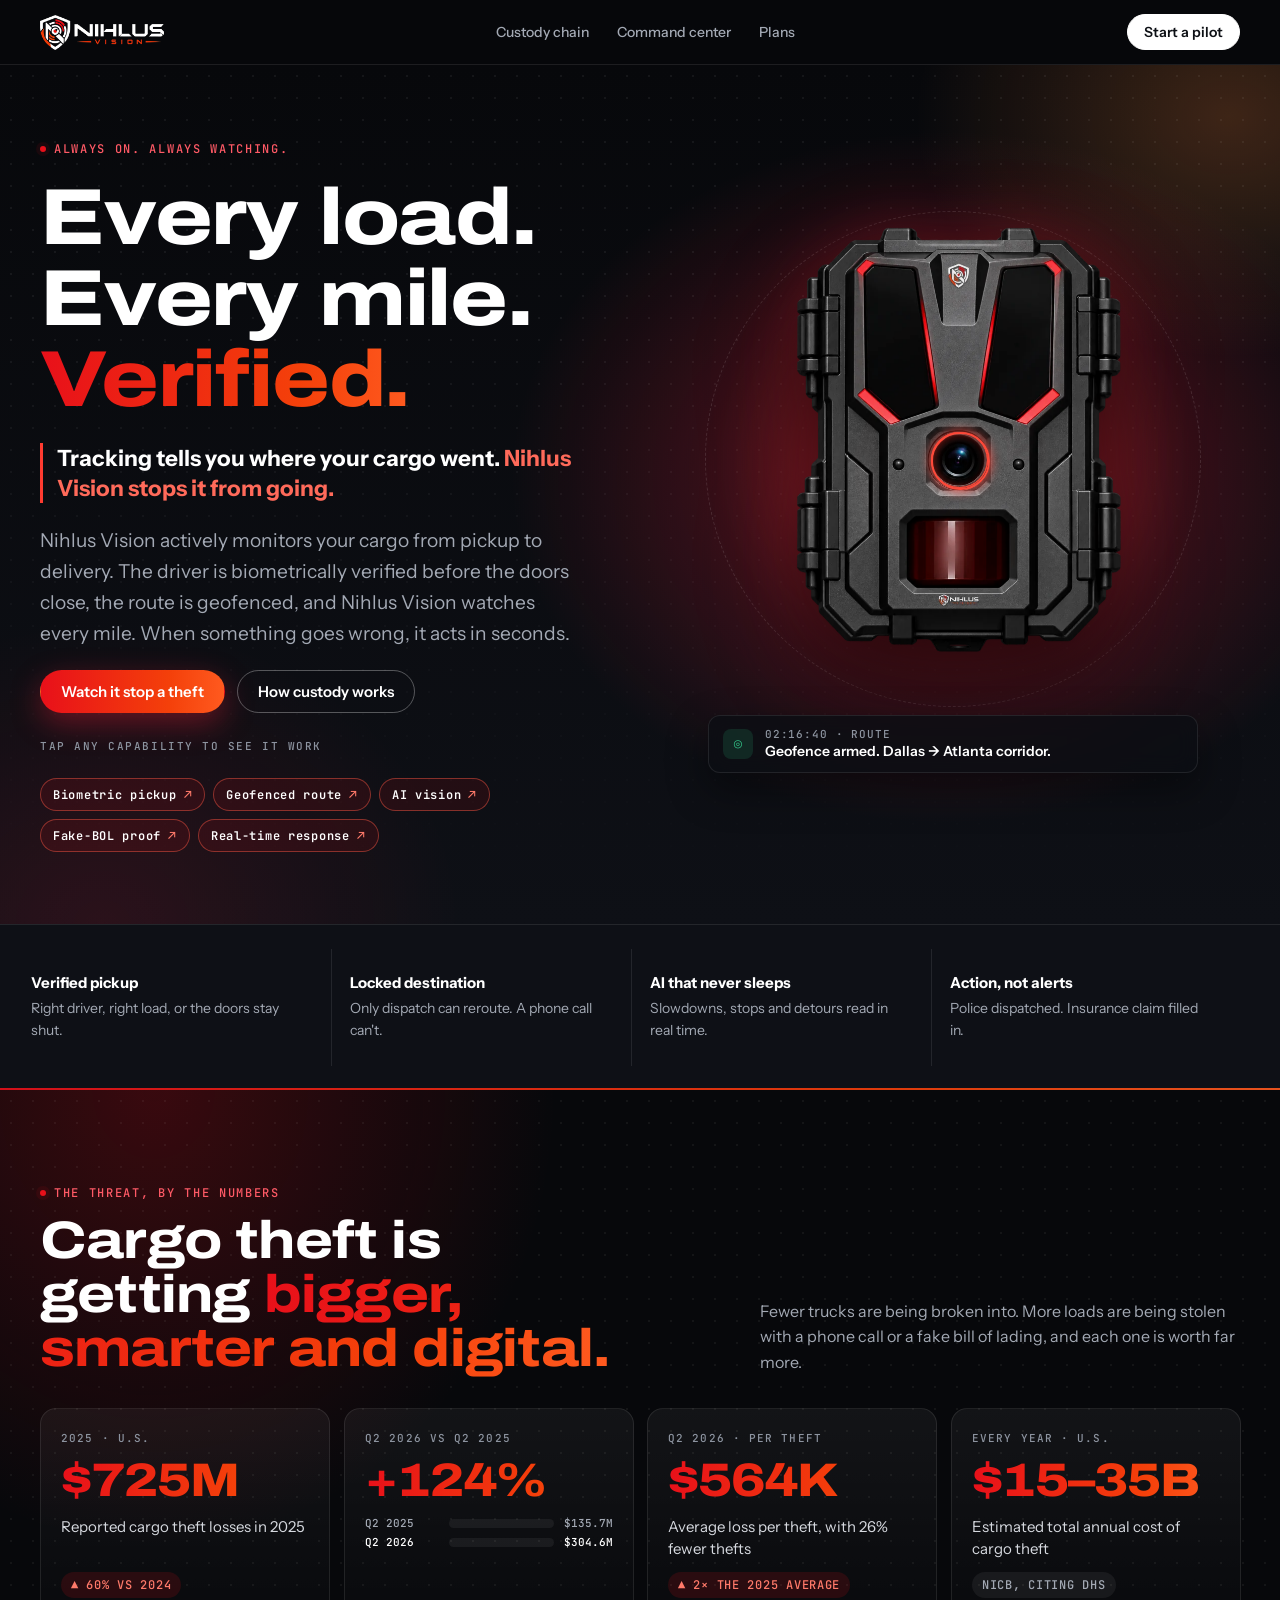
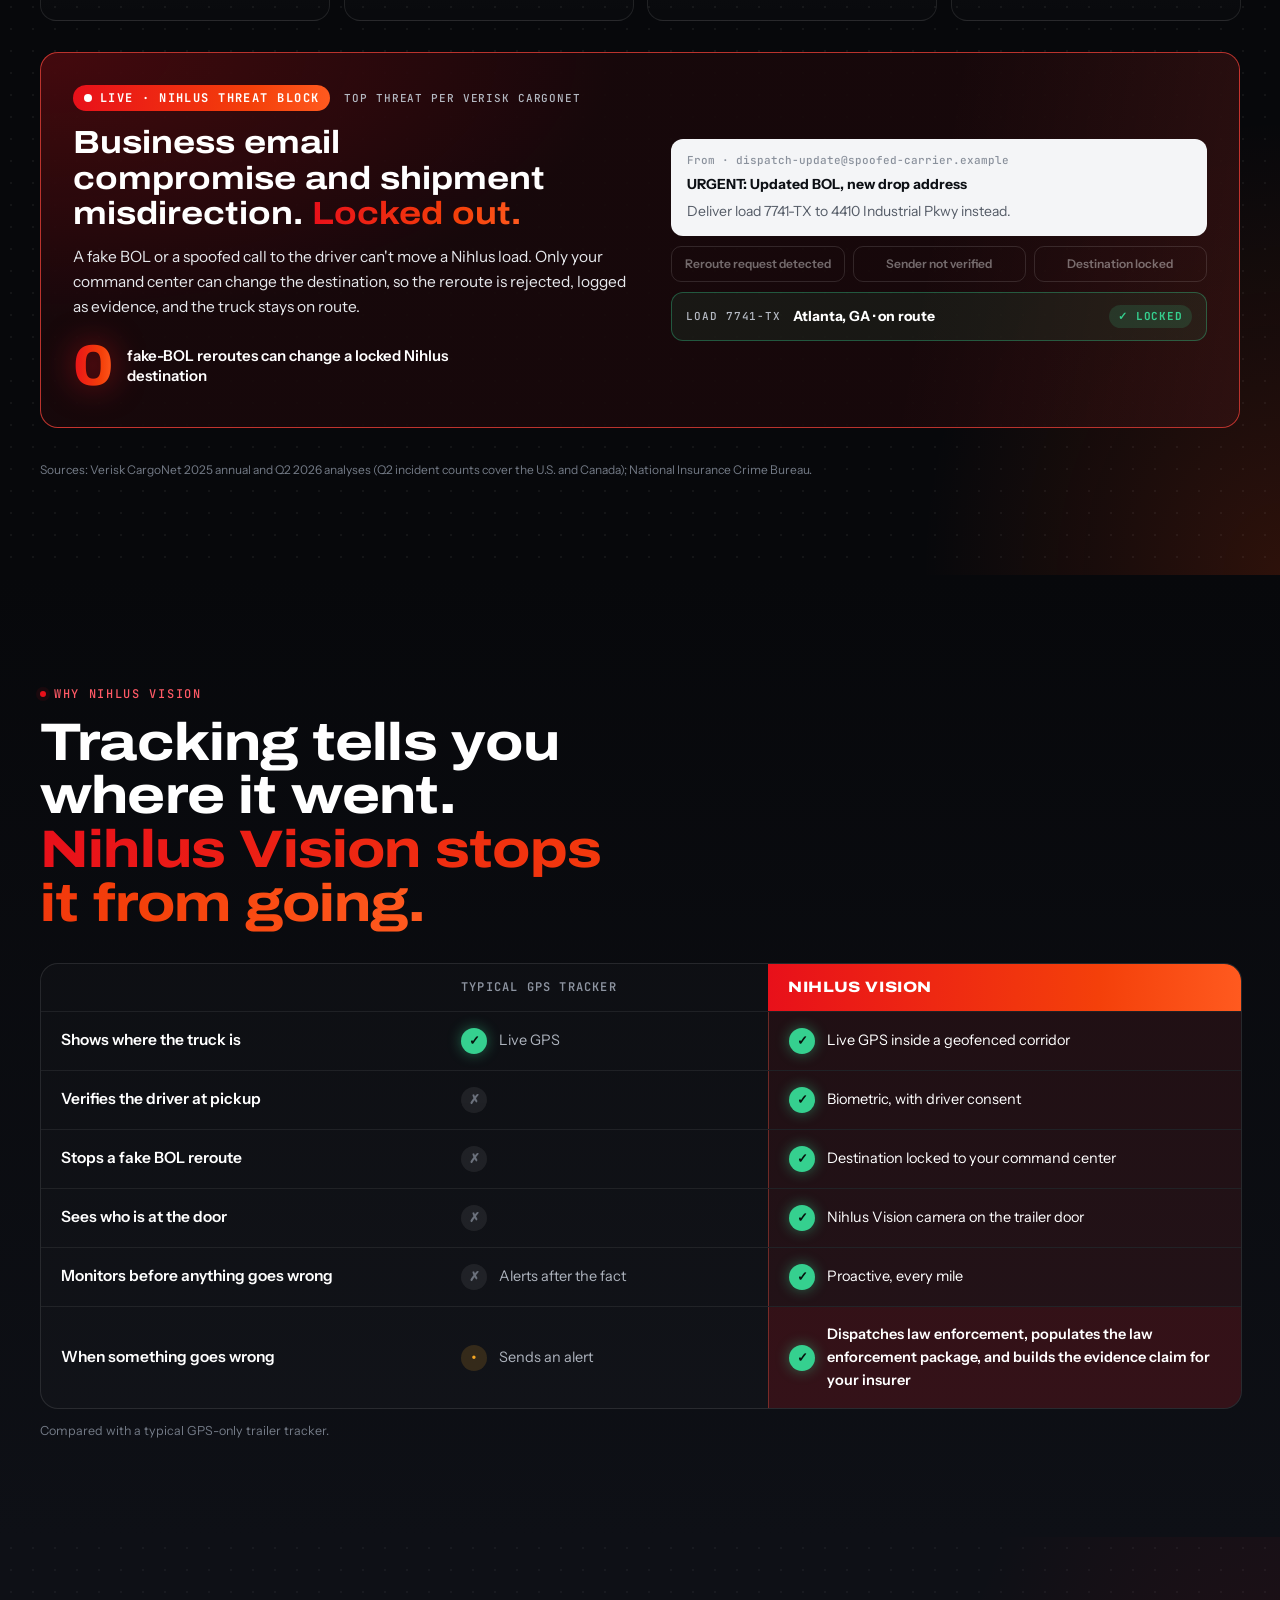
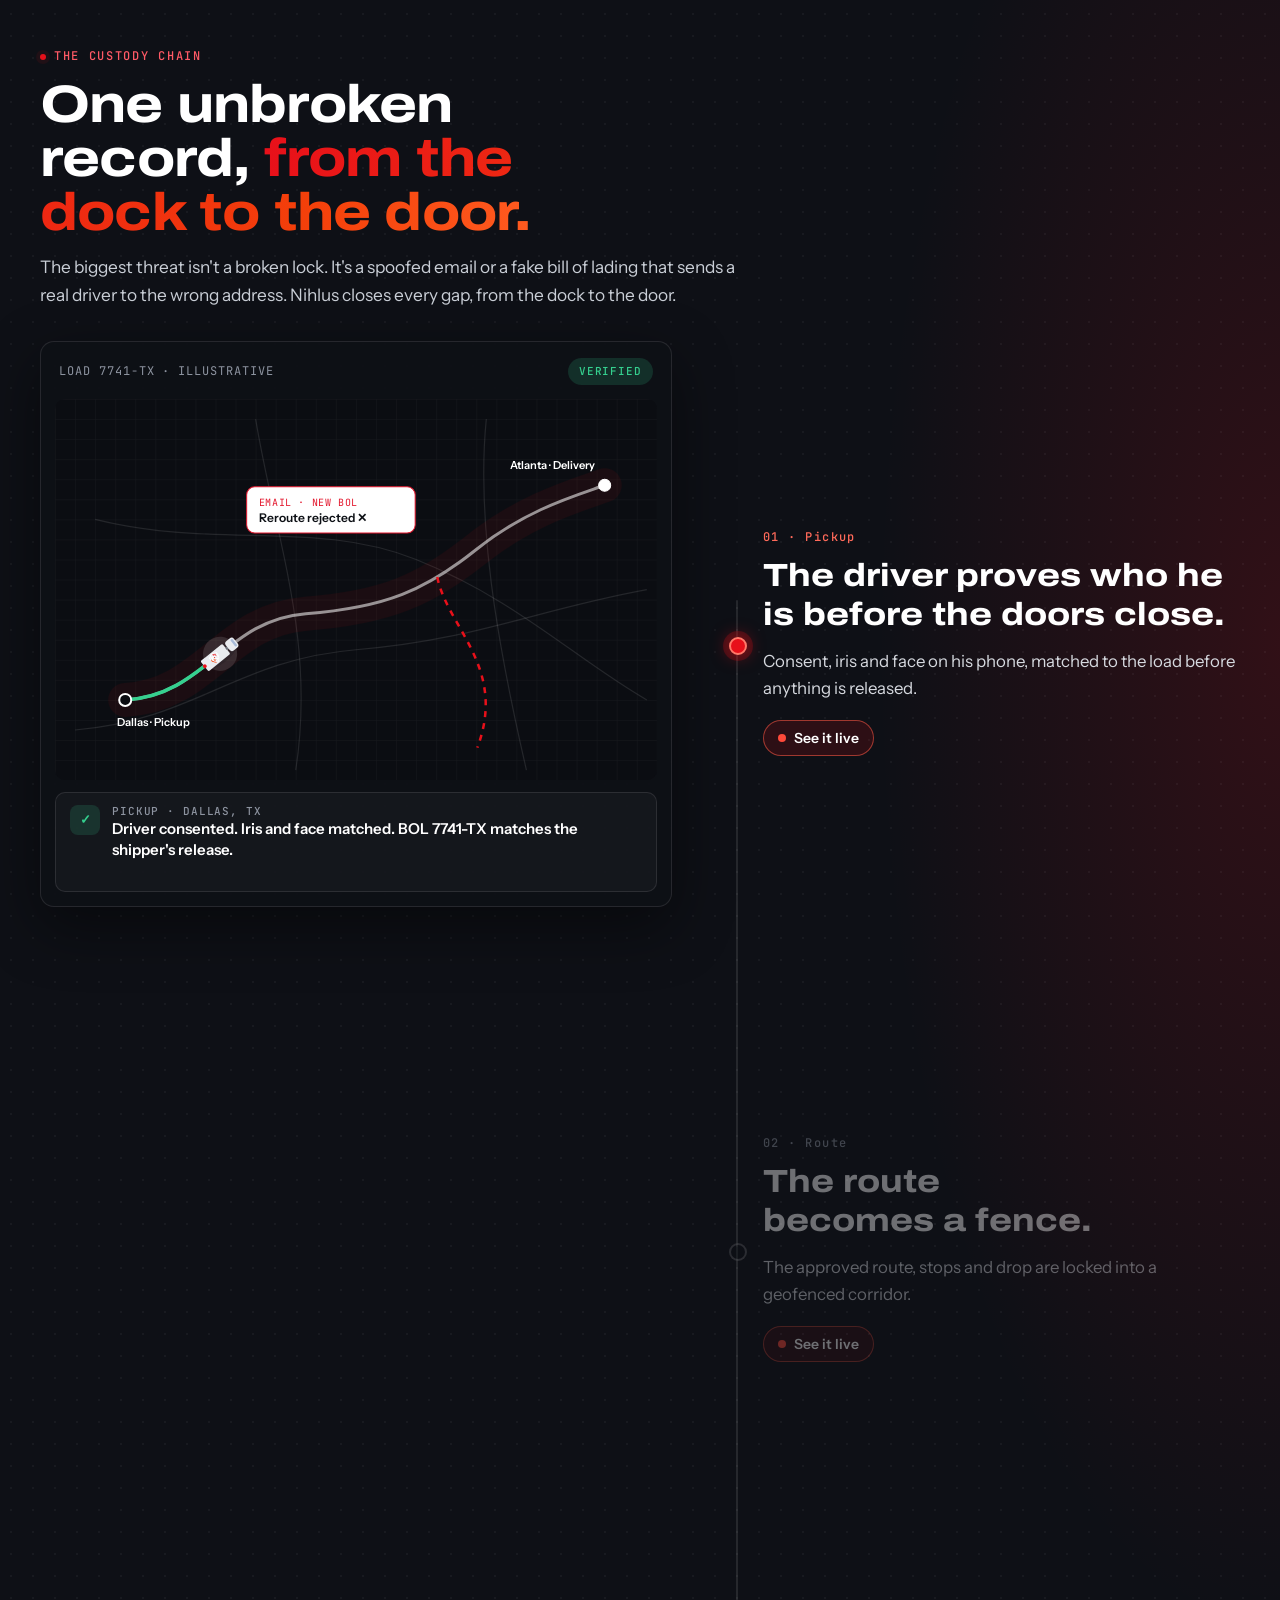
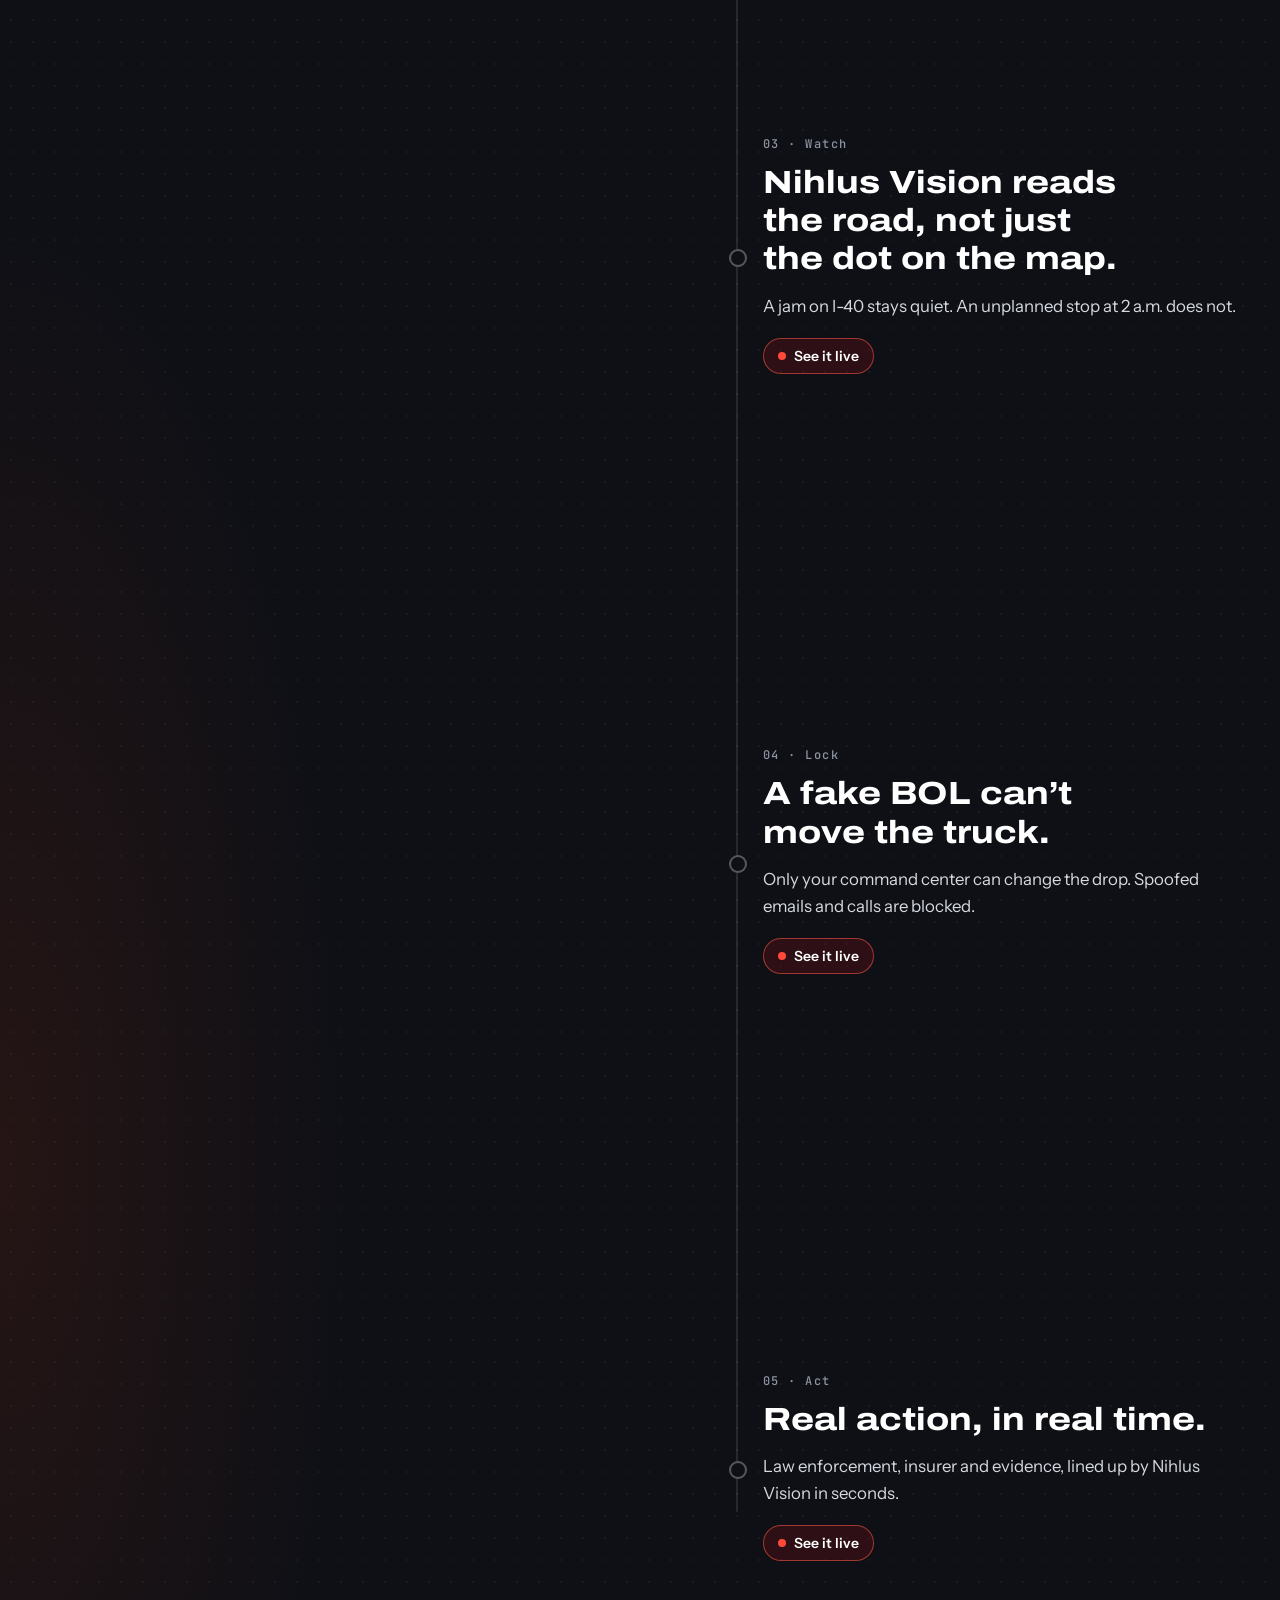
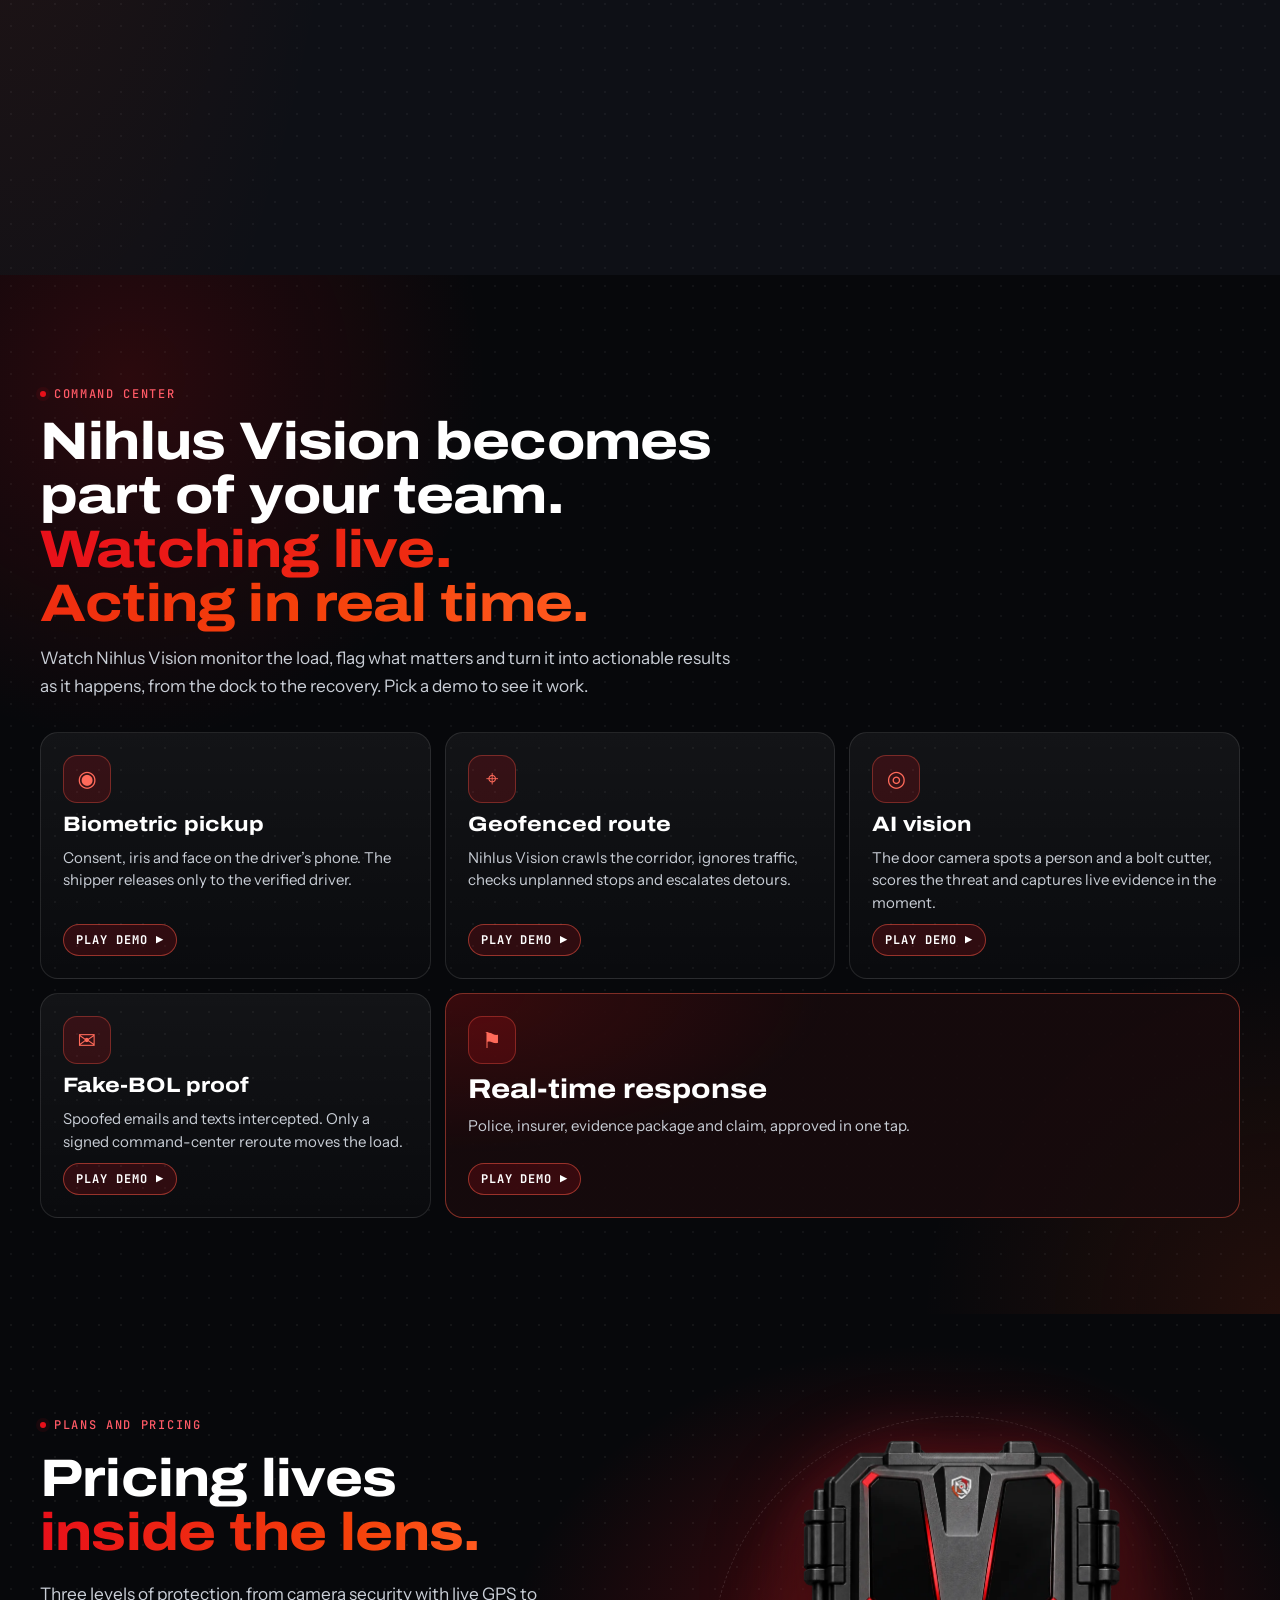
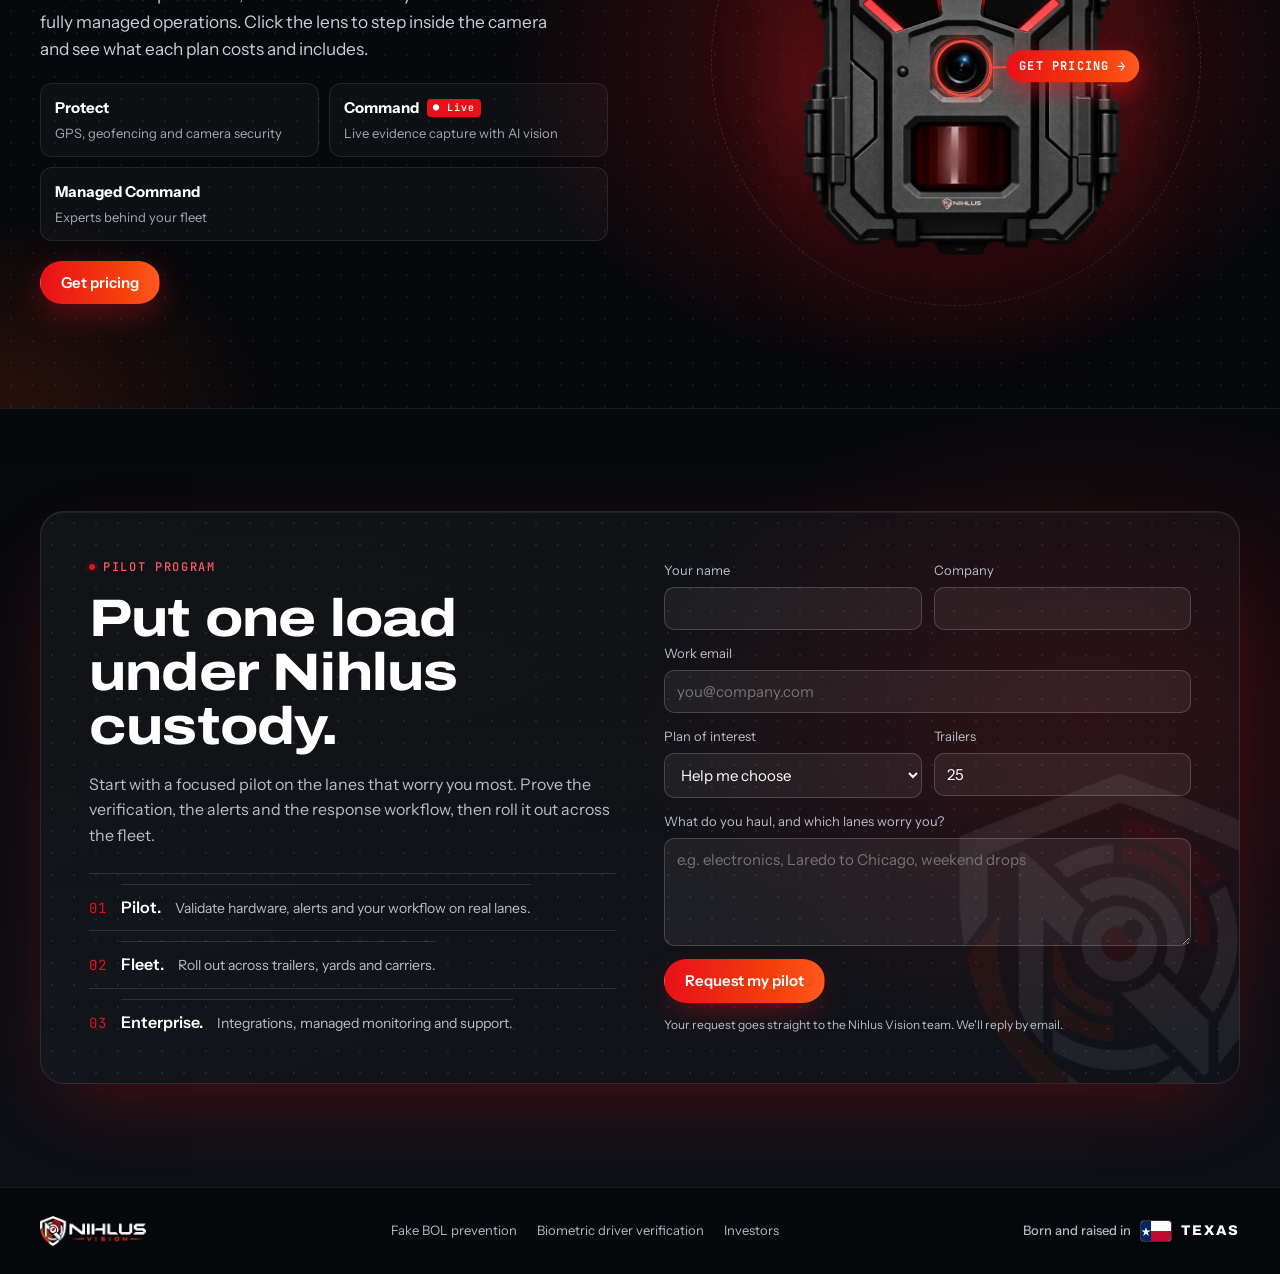
==== commit 0652b212: "Merge pull request #4 from albertarechiga-jpg/investors Investors" ====
--- a/index.html
+++ b/index.html
@@ -1399,7 +1399,7 @@
   </div>
 </div>
 
-<footer><div class="wrap"><span style="display:flex;align-items:center;gap:14px;flex-wrap:wrap"><img class="foot-logo" src="[data-uri]" alt="Nihlus Vision" width="106" height="30"></span><nav aria-label="Topics" style="display:flex;flex-wrap:wrap;gap:8px 20px;align-self:center"><a href="/fake-bol-prevention" style="text-decoration:none;color:#b4b9c2">Fake BOL prevention</a><a href="/biometric-driver-verification" style="text-decoration:none;color:#b4b9c2">Biometric driver verification</a></nav><span class="tx">Born and raised in <svg class="tx-flag" viewBox="0 0 30 20" aria-hidden="true"><rect width="30" height="20" fill="#fff"/><rect y="10" width="30" height="10" fill="#bf0a30"/><rect width="10" height="20" fill="#002868"/><path fill="#fff" d="M5 6.2l1.08 3.32h3.49l-2.82 2.05 1.08 3.32L5 12.84l-2.83 2.05 1.08-3.32L.43 9.52h3.49z"/></svg><b>Texas</b></span></div></footer>
+<footer><div class="wrap"><span style="display:flex;align-items:center;gap:14px;flex-wrap:wrap"><img class="foot-logo" src="[data-uri]" alt="Nihlus Vision" width="106" height="30"></span><nav aria-label="Topics" style="display:flex;flex-wrap:wrap;gap:8px 20px;align-self:center"><a href="/fake-bol-prevention" style="text-decoration:none;color:#b4b9c2">Fake BOL prevention</a><a href="/biometric-driver-verification" style="text-decoration:none;color:#b4b9c2">Biometric driver verification</a><a href="/investors" style="text-decoration:none;color:#b4b9c2">Investors</a></nav><span class="tx">Born and raised in <svg class="tx-flag" viewBox="0 0 30 20" aria-hidden="true"><rect width="30" height="20" fill="#fff"/><rect y="10" width="30" height="10" fill="#bf0a30"/><rect width="10" height="20" fill="#002868"/><path fill="#fff" d="M5 6.2l1.08 3.32h3.49l-2.82 2.05 1.08 3.32L5 12.84l-2.83 2.05 1.08-3.32L.43 9.52h3.49z"/></svg><b>Texas</b></span></div></footer>
 
 <script>
 document.documentElement.classList.add('js');
